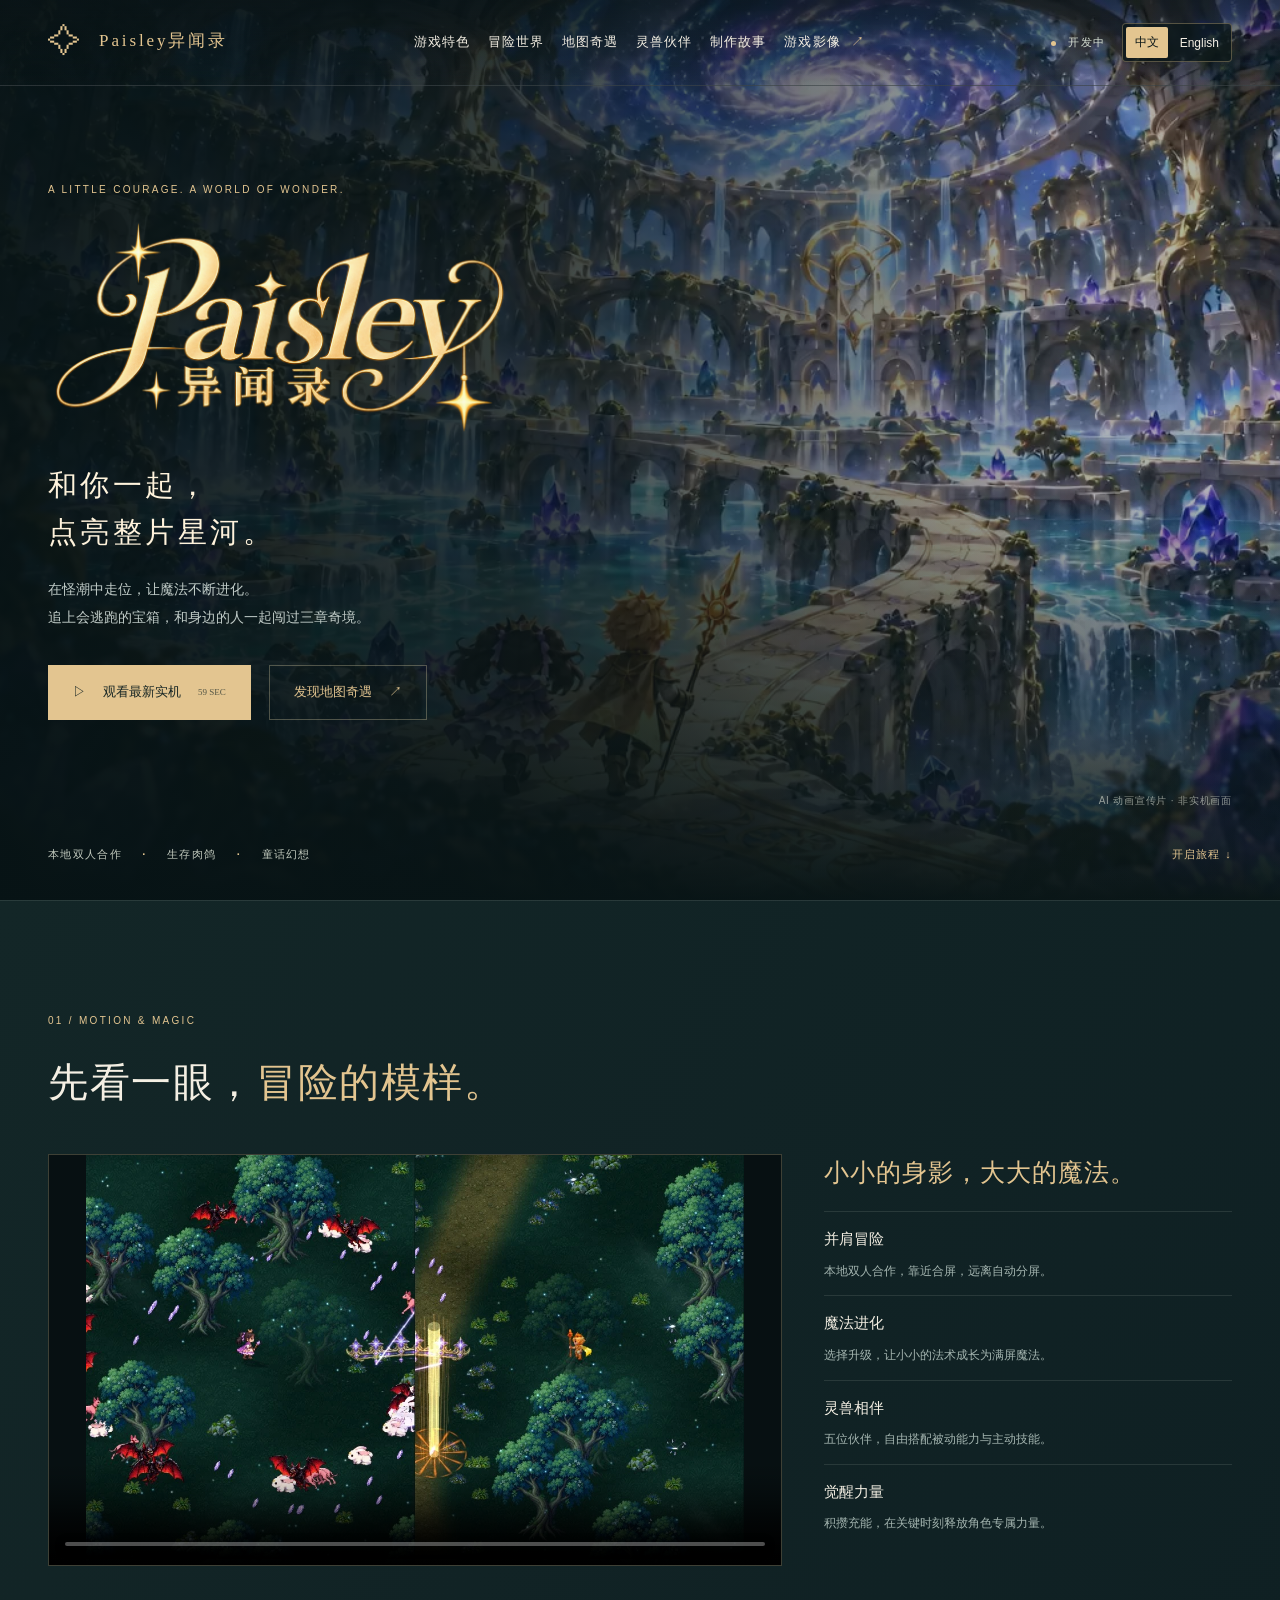
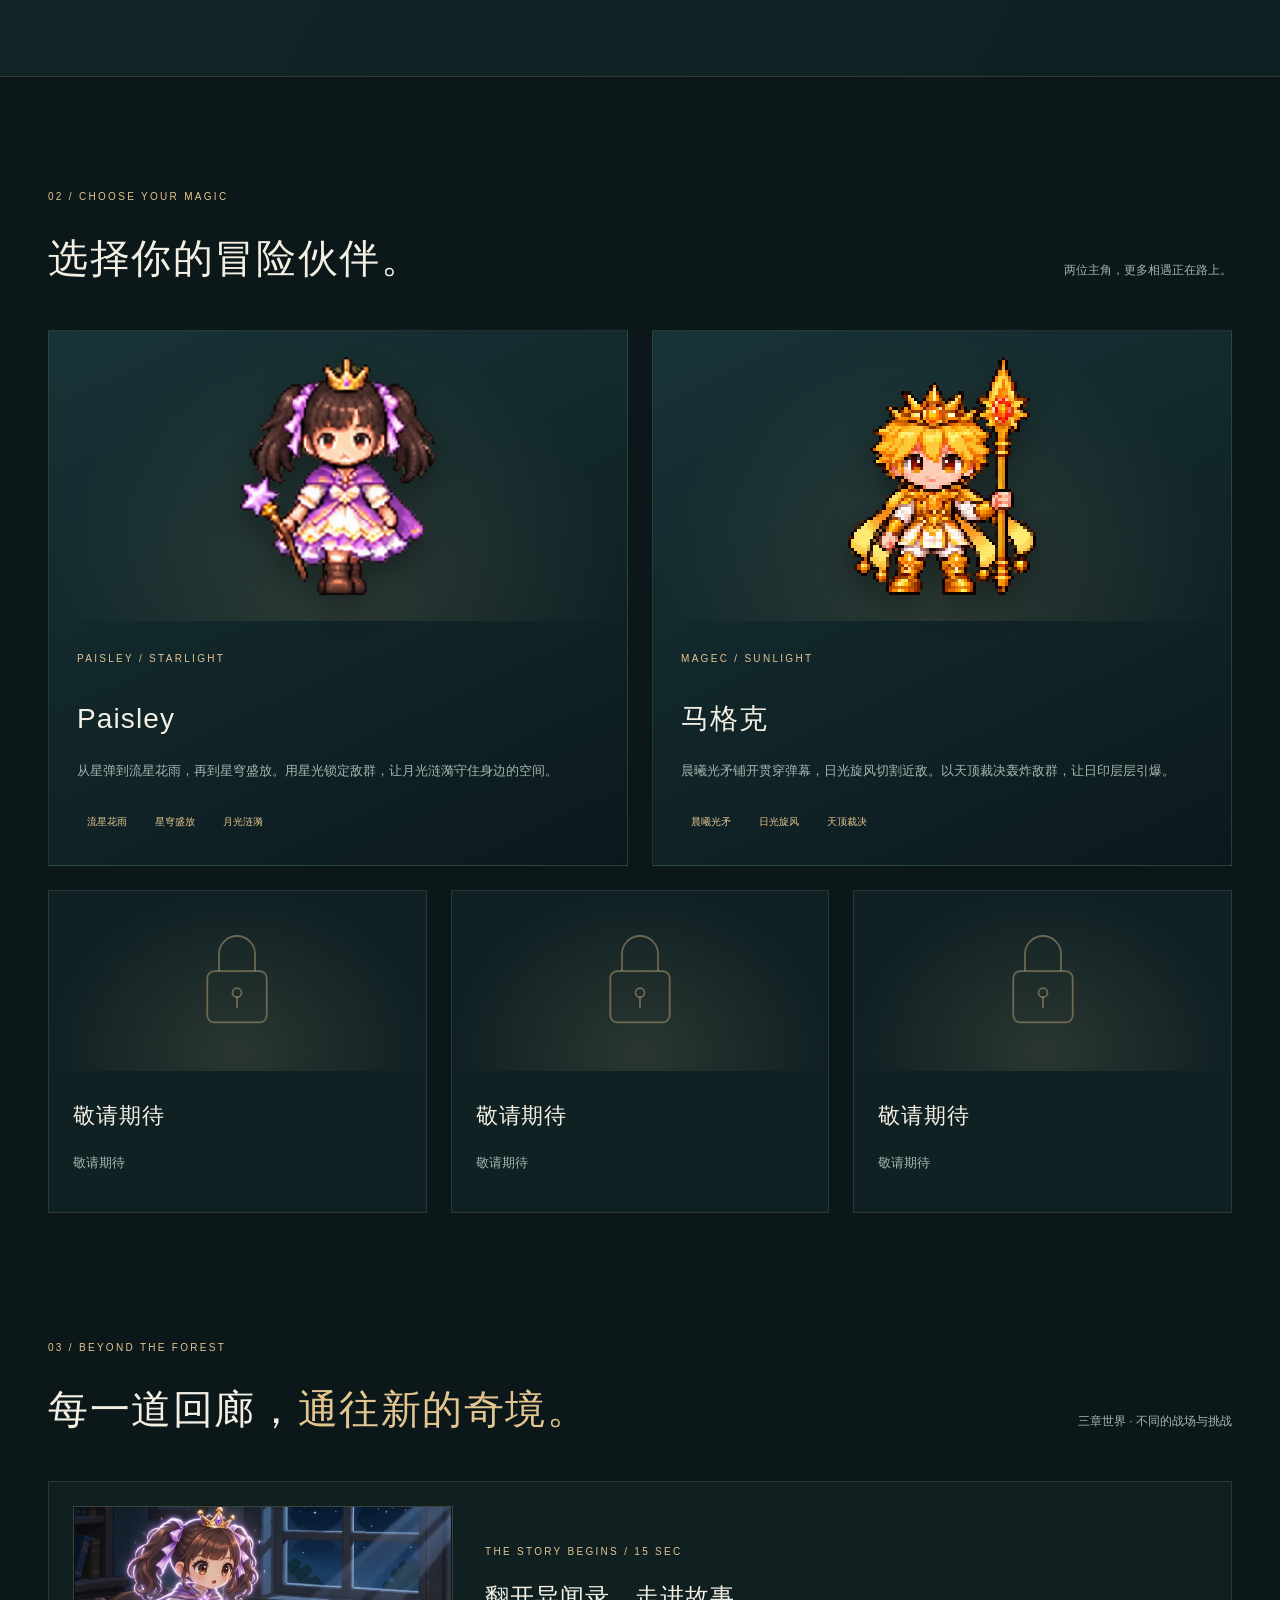
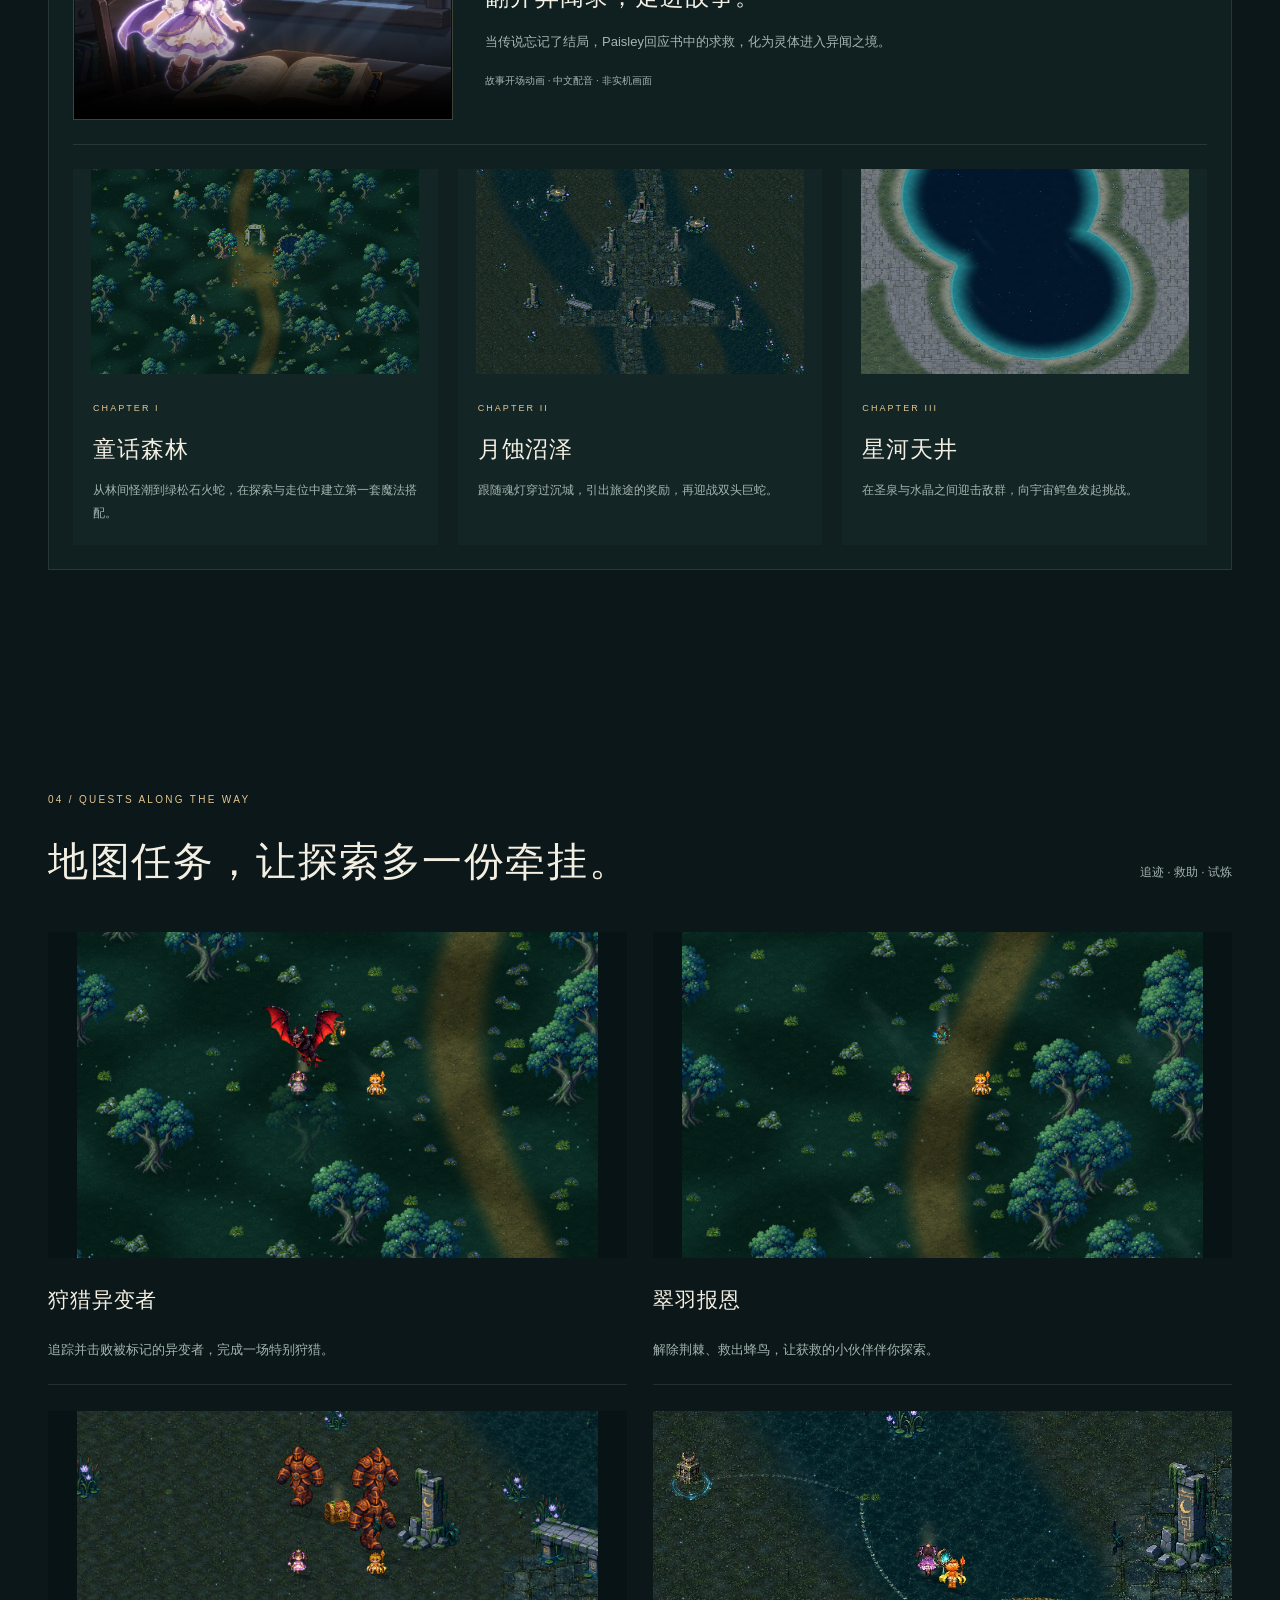
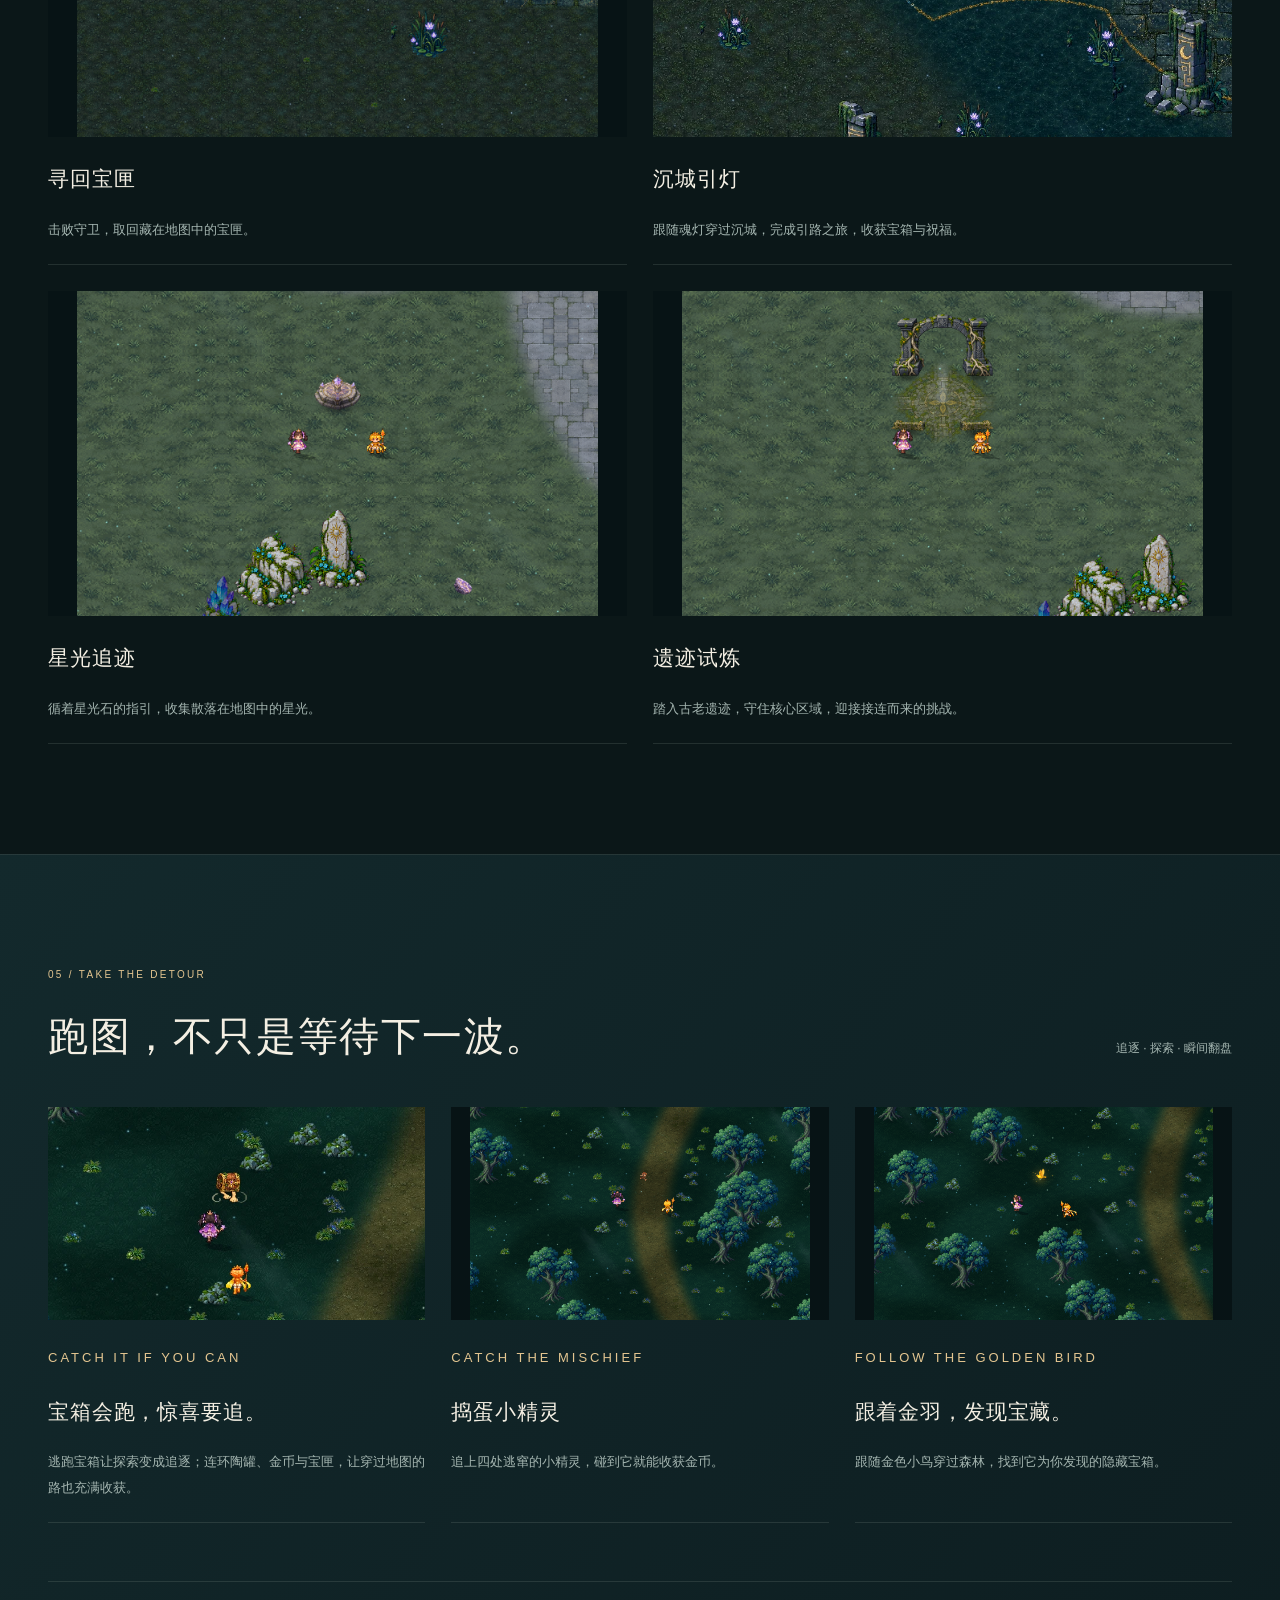
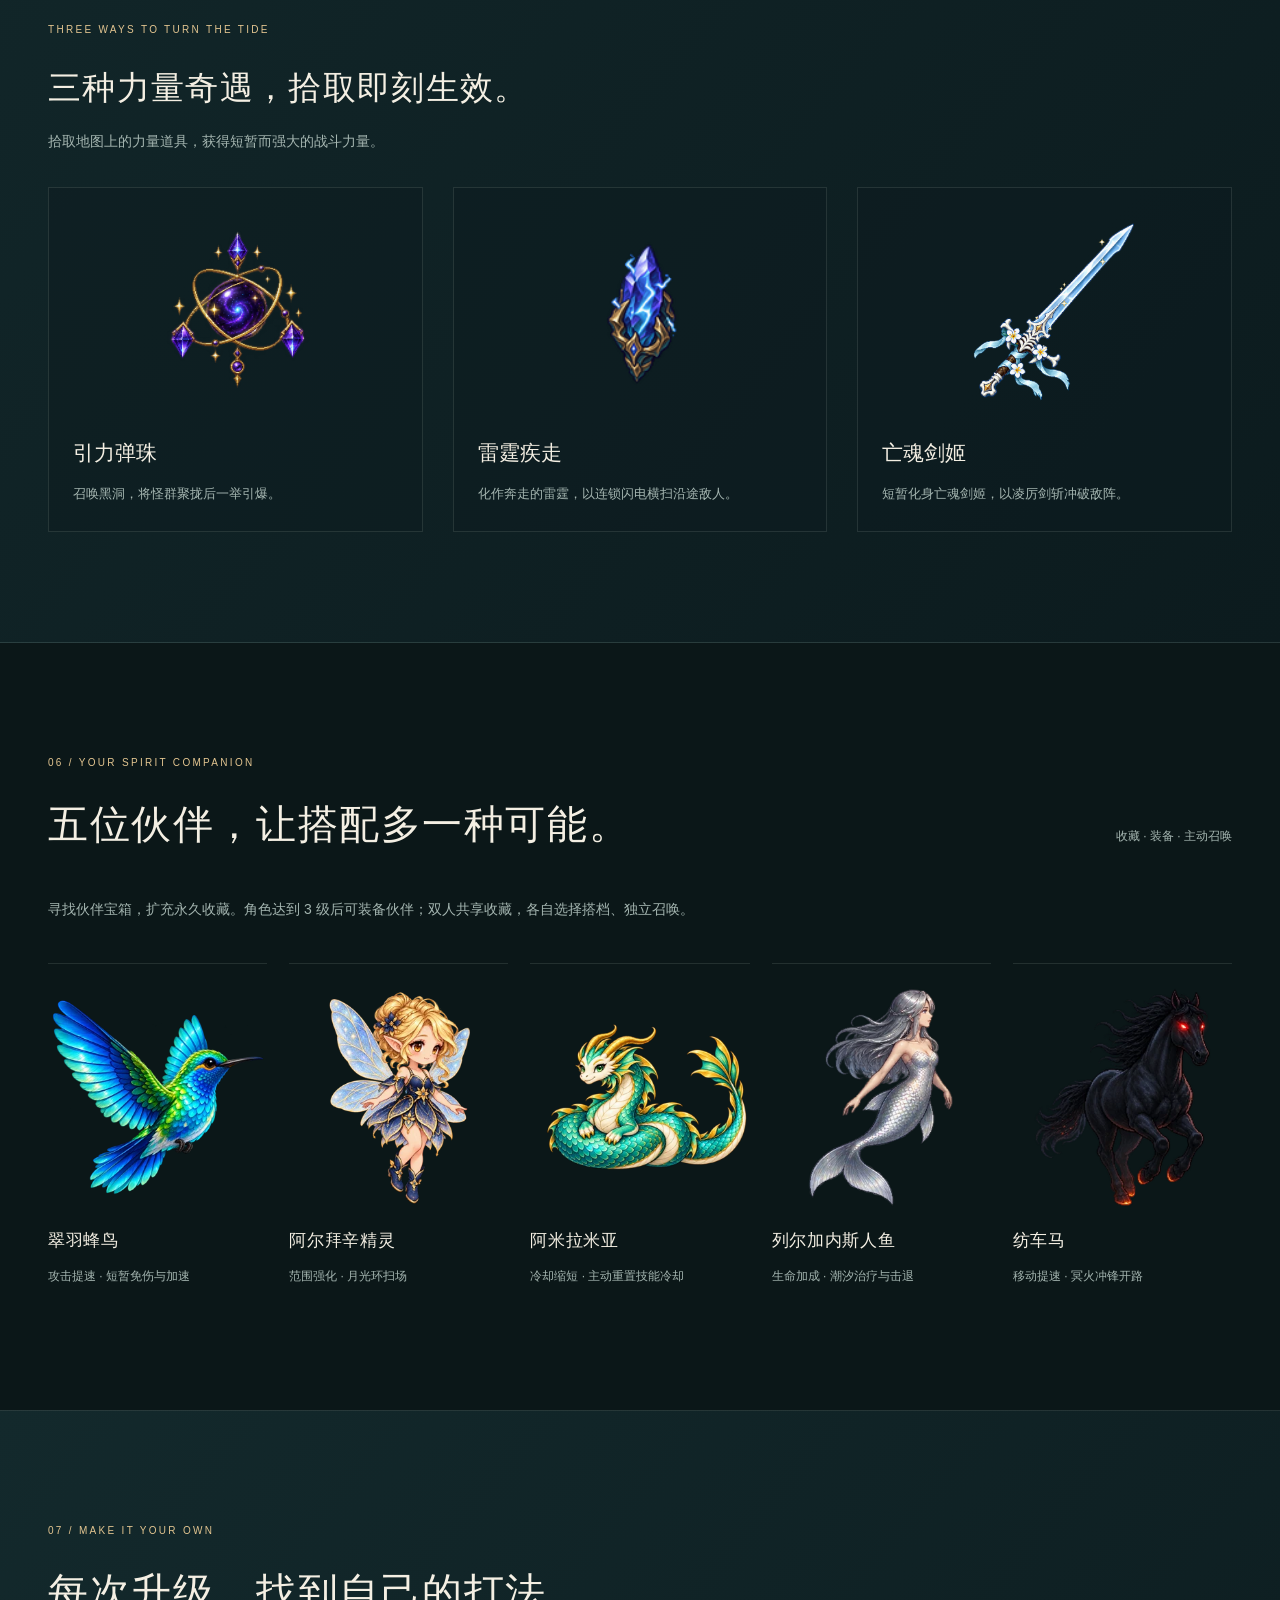
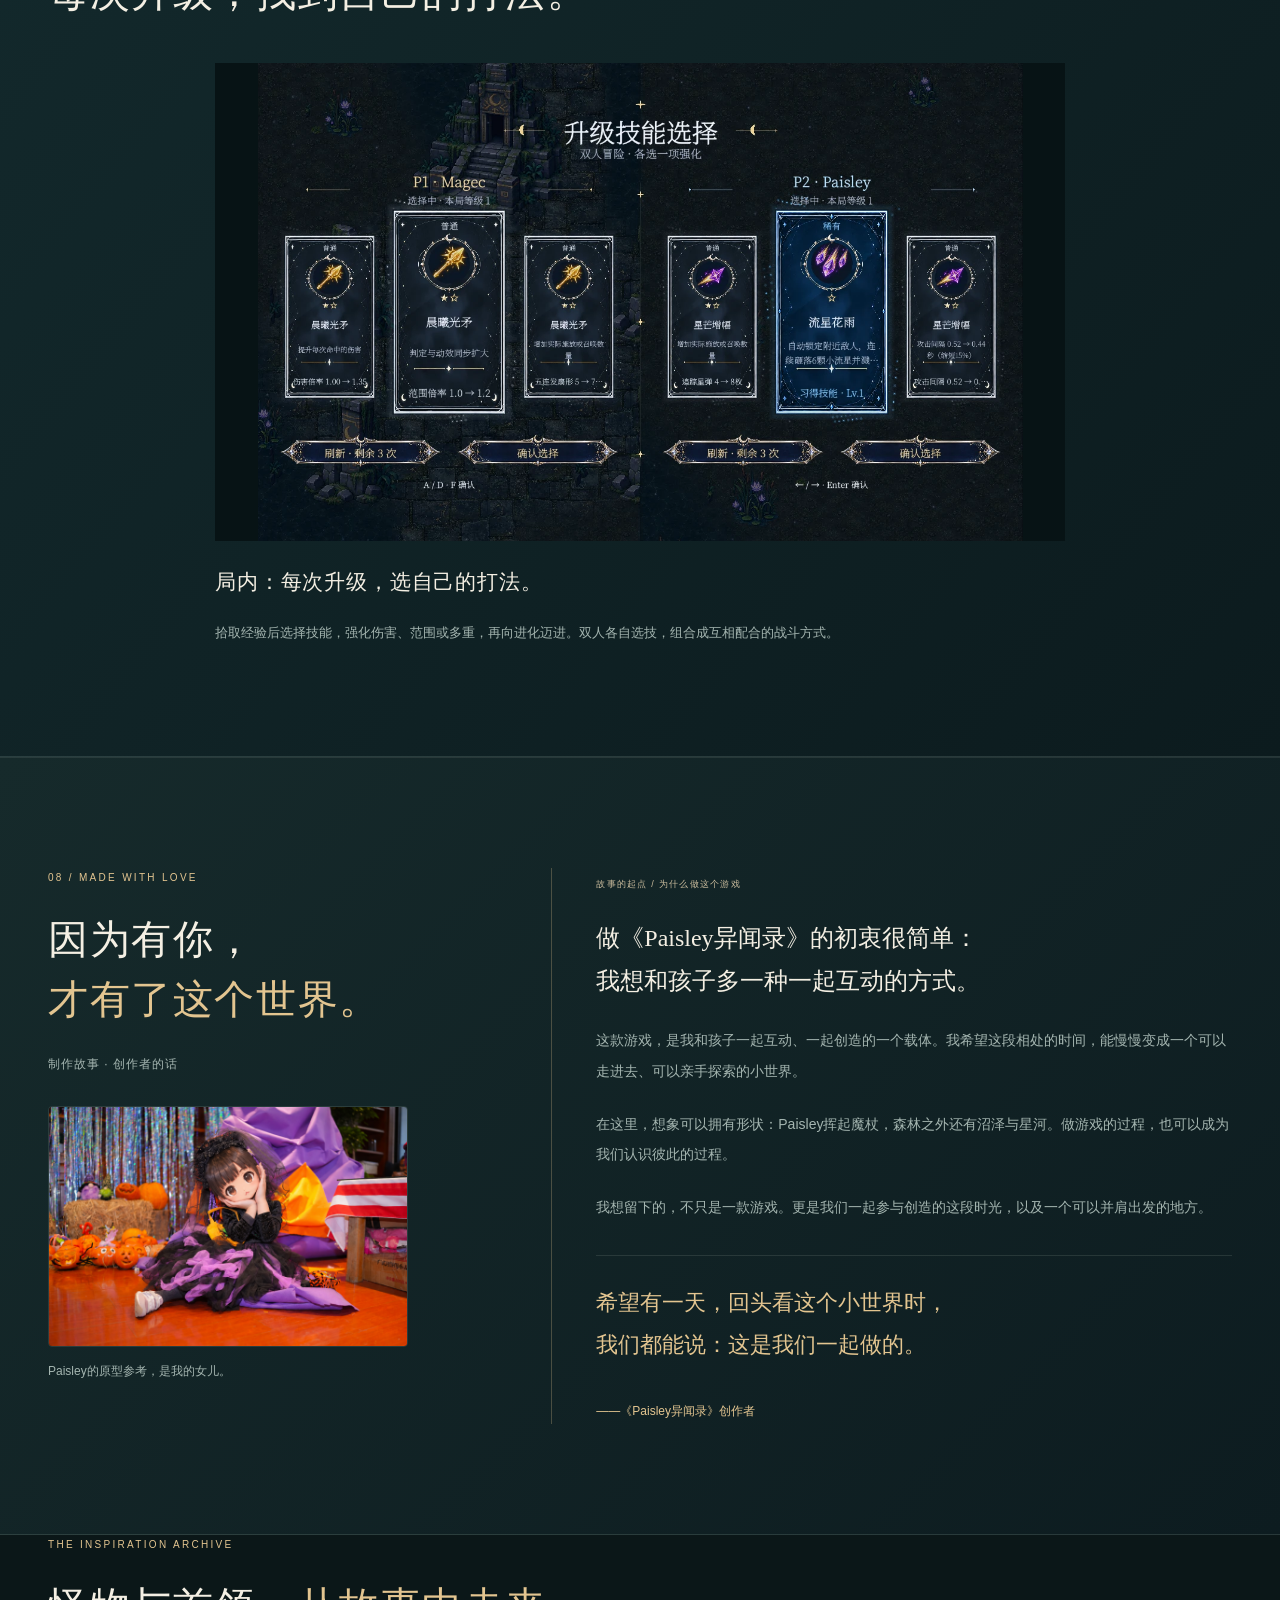
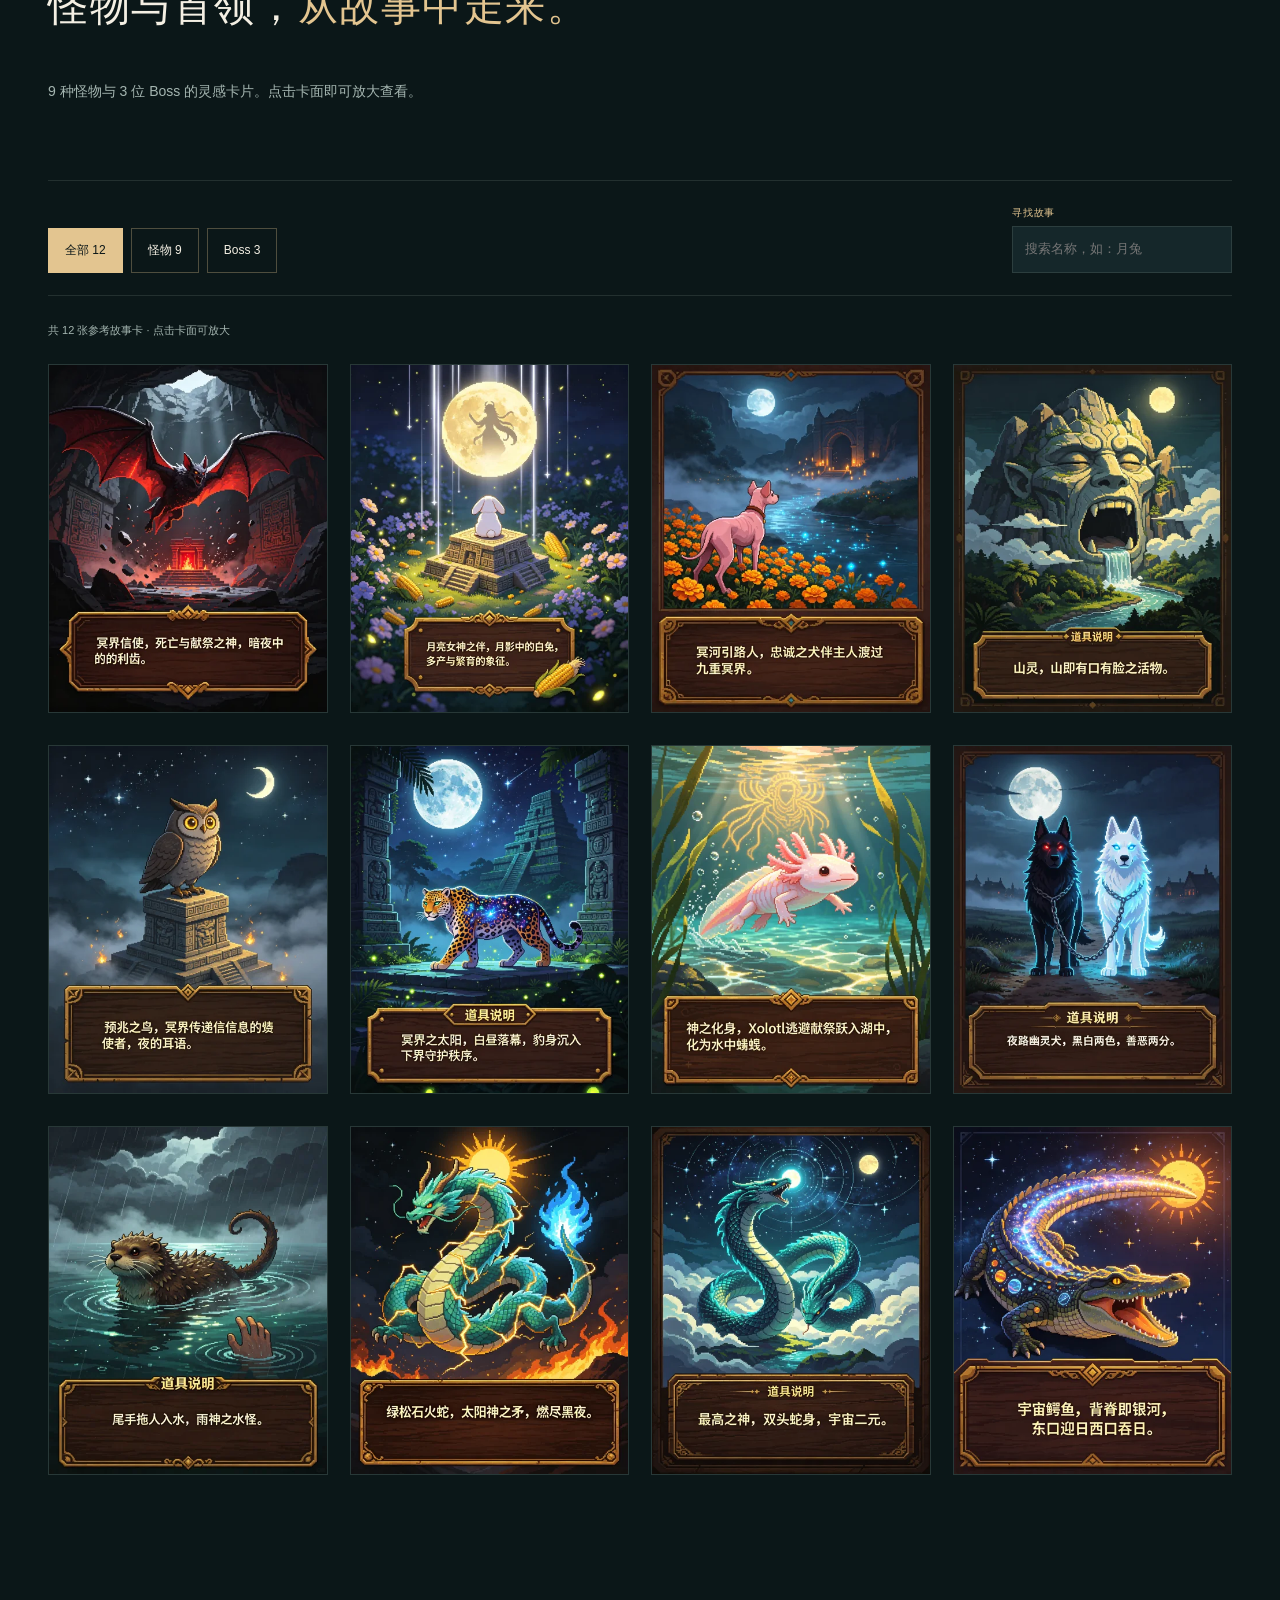
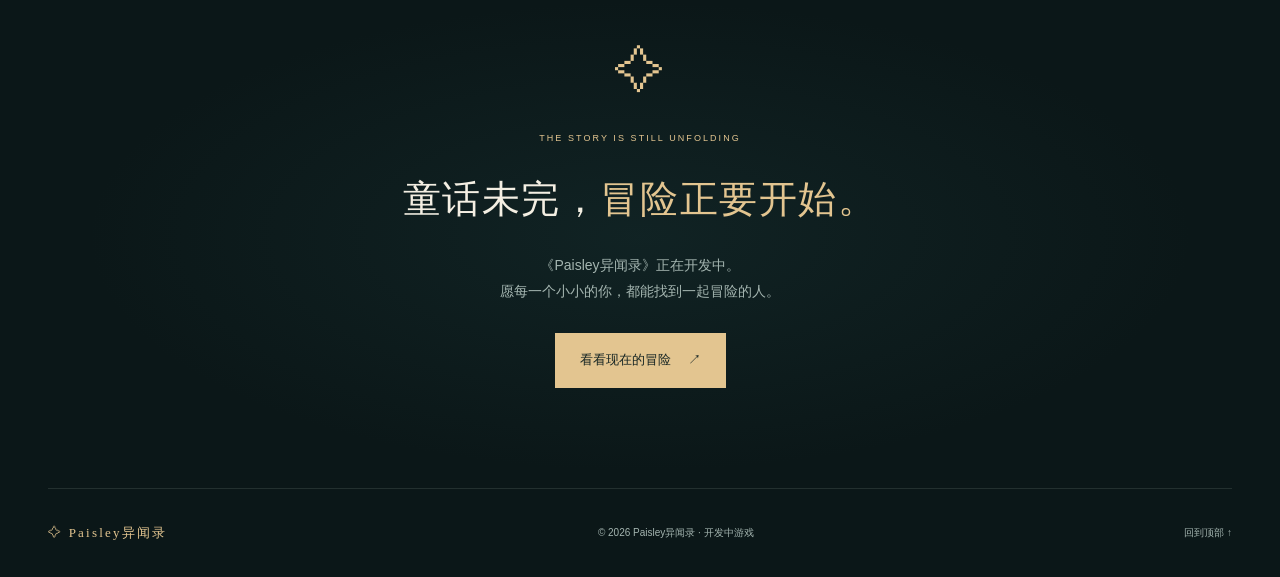
==== index.html @ 0dbfaace "Group compact story video above chapter maps" ====
<!doctype html>
<html lang="zh-CN">
<head>
  <meta charset="utf-8">
  <meta name="viewport" content="width=device-width, initial-scale=1">
  <meta name="theme-color" content="#0b1718">
  <title>Paisley异闻录 — 和你一起，点亮星河</title>
  <meta name="description" content="走进Paisley异闻录：本地双人动态分屏、三章世界、技能进化、五只灵兽伙伴与地图奇遇。观看当前开发版本的游戏实机。">
  <meta property="og:title" content="Paisley异闻录">
  <meta property="og:description" content="两位小小的英雄，一场穿越森林与星河的生存冒险。">
  <meta property="og:image" content="https://possbb.github.io/emberwake/media/current/cinematic-clean-poster-20261011.webp">
  <link rel="icon" href="favicon.svg" type="image/svg+xml">
  <link rel="stylesheet" href="style.css?v=clean-hero-20261011">
  <link rel="stylesheet" href="characters.css?v=1">
  <script src="script.js?v=release-scope-20261011" defer></script>
  <link rel="stylesheet" href="lore.css?v=inline-2">

<link rel="stylesheet" href="language.css?v=2"><script src="translations.js?v=elf-activity-20261011" defer></script><script src="language.js?v=clean-hero-20261011" defer></script><script src="lore.js?v=enemy-cards-20261011" defer></script><link rel="stylesheet" href="current.css?v=world-overview-20261011"></head>
<body>
  <a class="skip" href="#main">跳到主要内容</a>
  <header class="header"><a class="brand" href="#" aria-label="Paisley异闻录首页"><span class="brand-star">✧</span> Paisley异闻录</a><nav aria-label="主导航"><a href="#adventure">游戏特色</a><a href="#worlds">冒险世界</a><a href="#encounters">地图奇遇</a><a href="#companions">灵兽伙伴</a><a href="#story">制作故事</a><a href="#films">游戏影像 <span>↗</span></a></nav><span class="status"><i></i> 开发中</span><div class="language-switch" role="group" aria-label="Language / 语言"><button type="button" data-language="zh" aria-pressed="true" lang="zh-CN">中文</button><button type="button" data-language="en" aria-pressed="false" lang="en">English</button></div></header>
  <main id="main">
    <section class="hero" aria-labelledby="hero-title">
      <div class="hero-art"><video id="hero-video" muted playsinline preload="metadata" poster="media/current/cinematic-clean-poster-20261011.webp" aria-hidden="true" tabindex="-1"><source src="media/paisley-cinematic-clean-30s-20261011.mp4" type="video/mp4"></video></div><div class="hero-shade"></div><div class="hero-content wrap">
        <p class="eyebrow">A LITTLE COURAGE. A WORLD OF WONDER.</p>
        <h1 id="hero-title" class="hero-wordmark"><img src="media/current/paisley-wordmark.png" alt="Paisley异闻录" fetchpriority="high"></h1>
        <p class="hero-line">和你一起，<br>点亮整片星河。</p>
        <p class="hero-description">在怪潮中走位，让魔法不断进化。<br>追上会逃跑的宝箱，和身边的人一起闯过三章奇境。</p>
        <div class="actions"><a class="button primary" href="#films" data-watch="gameplay"><span>▷</span> 观看最新实机 <small>59 SEC</small></a><a class="button quiet" href="#encounters">发现地图奇遇 <span>↗</span></a></div>
      </div><div class="hero-bottom wrap"><span>本地双人合作 <b>·</b> 生存肉鸽 <b>·</b> 童话幻想</span><a href="#adventure">开启旅程 ↓</a></div><span class="art-note">AI 动画宣传片 · 非实机画面</span>
    </section>

<section id="films" class="section films"><div class="wrap"><div class="section-heading"><div><p class="eyebrow">01 / MOTION & MAGIC</p><h2>先看一眼，<em>冒险的模样。</em></h2></div></div><div class="film-grid"><article class="film"><div class="video-frame"><video id="gameplay" controls playsinline preload="metadata" poster="media/current/coop.webp" aria-label="59秒开发中游戏实机演示"><source src="media/gameplay-zh.mp4" type="video/mp4">您的浏览器不支持视频播放，<a href="media/gameplay-zh.mp4">下载实机视频</a>。</video></div></article><aside id="adventure" class="film-features" aria-labelledby="film-features-title"><h3 id="film-features-title">小小的身影，大大的魔法。</h3><ul><li><h4>并肩冒险</h4><p>本地双人合作，靠近合屏，远离自动分屏。</p></li><li><h4>魔法进化</h4><p>选择升级，让小小的法术成长为满屏魔法。</p></li><li><h4>灵兽相伴</h4><p>五位伙伴，自由搭配被动能力与主动技能。</p></li><li><h4>觉醒力量</h4><p>积攒充能，在关键时刻释放角色专属力量。</p></li></ul></aside></div></div></section>

<section id="characters" class="section wrap current-heroes"><div class="section-heading"><div><p class="eyebrow">02 / CHOOSE YOUR MAGIC</p><h2>选择你的冒险伙伴。</h2></div><p>两位主角，更多相遇正在路上。</p></div><div class="current-roster"><article><div class="current-hero-art"><img src="media/current/princess.webp" alt="Paisley当前游戏形象" width="500" height="500" loading="lazy"></div><div class="current-hero-copy"><p class="eyebrow">PAISLEY / STARLIGHT</p><h3>Paisley</h3><p>从星弹到流星花雨，再到星穹盛放。用星光锁定敌群，让月光涟漪守住身边的空间。</p><ul class="spell-tags"><li>流星花雨</li><li>星穹盛放</li><li>月光涟漪</li></ul></div></article><article><div class="current-hero-art"><img src="media/current/magec-pixel-v9.png" alt="马格克当前游戏形象" width="500" height="500" loading="lazy"></div><div class="current-hero-copy"><p class="eyebrow">MAGEC / SUNLIGHT</p><h3>马格克</h3><p>晨曦光矛铺开贯穿弹幕，日光旋风切割近敌。以天顶裁决轰炸敌群，让日印层层引爆。</p><ul class="spell-tags"><li>晨曦光矛</li><li>日光旋风</li><li>天顶裁决</li></ul></div></article></div><div class="locked-roster"><article class="hero-locked"><div class="current-hero-art" aria-hidden="true"><svg viewBox="0 0 100 120" width="90" height="108" fill="none" stroke="currentColor" stroke-width="2"><path d="M30 49V30a20 20 0 0 1 40 0v19"/><rect x="17" y="49" width="66" height="57" rx="8"/><circle cx="50" cy="73" r="5"/><path d="M50 78v12"/></svg></div><div class="current-hero-copy"><h3>敬请期待</h3><p>敬请期待</p></div></article><article class="hero-locked"><div class="current-hero-art" aria-hidden="true"><svg viewBox="0 0 100 120" width="90" height="108" fill="none" stroke="currentColor" stroke-width="2"><path d="M30 49V30a20 20 0 0 1 40 0v19"/><rect x="17" y="49" width="66" height="57" rx="8"/><circle cx="50" cy="73" r="5"/><path d="M50 78v12"/></svg></div><div class="current-hero-copy"><h3>敬请期待</h3><p>敬请期待</p></div></article><article class="hero-locked"><div class="current-hero-art" aria-hidden="true"><svg viewBox="0 0 100 120" width="90" height="108" fill="none" stroke="currentColor" stroke-width="2"><path d="M30 49V30a20 20 0 0 1 40 0v19"/><rect x="17" y="49" width="66" height="57" rx="8"/><circle cx="50" cy="73" r="5"/><path d="M50 78v12"/></svg></div><div class="current-hero-copy"><h3>敬请期待</h3><p>敬请期待</p></div></article></div></section>
    <section id="worlds" class="section wrap worlds"><div class="section-heading"><div><p class="eyebrow">03 / BEYOND THE FOREST</p><h2>每一道回廊，<em>通往新的奇境。</em></h2></div><p>三章世界 · 不同的战场与挑战</p></div><div class="world-overview"><figure class="world-story film"><div class="video-frame"><video id="world-story-video" controls playsinline preload="none" poster="media/current/story-spirit-poster.webp" aria-label="15秒故事开场：小公主化为灵体进入异闻录"><source src="media/paisley-story-spirit-15s.mp4" type="video/mp4"><a href="media/paisley-story-spirit-15s.mp4">下载故事视频</a></video></div><figcaption><div><span class="eyebrow">THE STORY BEGINS / 15 SEC</span><h3>翻开异闻录，走进故事。</h3><p>当传说忘记了结局，Paisley回应书中的求救，化为灵体进入异闻之境。</p></div><span class="world-story-note">故事开场动画 · 中文配音 · 非实机画面</span></figcaption></figure><div class="world-grid"><article><img src="media/current/map-view-2x-0.webp" alt="童话森林地图预览，林木与草地间的探索道路" loading="lazy"><div><span class="eyebrow">CHAPTER I</span><h3>童话森林</h3><p>从林间怪潮到绿松石火蛇，在探索与走位中建立第一套魔法搭配。</p></div></article><article><img src="media/current/map-view-2x-1.webp" alt="月蚀沼泽与沉没神庙地图预览" loading="lazy"><div><span class="eyebrow">CHAPTER II</span><h3>月蚀沼泽</h3><p>跟随魂灯穿过沉城，引出旅途的奖励，再迎战双头巨蛇。</p></div></article><article><img src="media/current/map-view-2x-2.webp" alt="星河天井与映星圣泉地图预览" loading="lazy"><div><span class="eyebrow">CHAPTER III</span><h3>星河天井</h3><p>在圣泉与水晶之间迎击敌群，向宇宙鳄鱼发起挑战。</p></div></article></div></div></section>



<section id="map-tasks" class="section wrap"><div class="section-heading"><div><p class="eyebrow">04 / QUESTS ALONG THE WAY</p><h2>地图任务，让探索多一份牵挂。</h2></div><p>追迹 · 救助 · 试炼</p></div><div class="encounter-grid"><article><img src="media/current/task-hunt.webp" alt="狩猎异变者" loading="lazy" width="1440" height="810"><div><h3>狩猎异变者</h3><p>追踪并击败被标记的异变者，完成一场特别狩猎。</p></div></article><article><img src="media/current/task-hummingbird.webp" alt="翠羽报恩" loading="lazy" width="1440" height="810"><div><h3>翠羽报恩</h3><p>解除荆棘、救出蜂鸟，让获救的小伙伴伴你探索。</p></div></article><article><img src="media/current/task-cache-chapter.webp" alt="寻回宝匣" loading="lazy" width="1440" height="810"><div><h3>寻回宝匣</h3><p>击败守卫，取回藏在地图中的宝匣。</p></div></article><article><img src="media/current/lantern-activity.webp" alt="沉城引灯" loading="lazy" width="1440" height="810"><div><h3>沉城引灯</h3><p>跟随魂灯穿过沉城，完成引路之旅，收获宝箱与祝福。</p></div></article><article><img src="media/current/task-trail-chapter.webp" alt="星光追迹" loading="lazy" width="1440" height="810"><div><h3>星光追迹</h3><p>循着星光石的指引，收集散落在地图中的星光。</p></div></article><article><img src="media/current/task-trial-chapter.webp" alt="遗迹试炼" loading="lazy" width="1440" height="810"><div><h3>遗迹试炼</h3><p>踏入古老遗迹，守住核心区域，迎接接连而来的挑战。</p></div></article></div></section>
<section id="encounters" class="section encounters"><div class="wrap"><div class="section-heading"><div><p class="eyebrow">05 / TAKE THE DETOUR</p><h2>跑图，不只是等待下一波。</h2></div><p>追逐 · 探索 · 瞬间翻盘</p></div><div class="encounter-grid"><article><img src="media/current/chest-activity.webp" alt="宝箱会跑，惊喜要追。" loading="lazy" width="1440" height="810"><div><p class="eyebrow">CATCH IT IF YOU CAN</p><h3>宝箱会跑，惊喜要追。</h3><p>逃跑宝箱让探索变成追逐；连环陶罐、金币与宝匣，让穿过地图的路也充满收获。</p></div></article><article><img src="media/current/mischievous-elf-activity.webp" alt="捣蛋小精灵" loading="lazy" width="1440" height="810"><div><p class="eyebrow">CATCH THE MISCHIEF</p><h3>捣蛋小精灵</h3><p>追上四处逃窜的小精灵，碰到它就能收获金币。</p></div></article><article><img src="media/current/golden-bird-activity.webp" alt="跟着金羽，发现宝藏。" loading="lazy" width="1440" height="810"><div><p class="eyebrow">FOLLOW THE GOLDEN BIRD</p><h3>跟着金羽，发现宝藏。</h3><p>跟随金色小鸟穿过森林，找到它为你发现的隐藏宝箱。</p></div></article></div><div class="power-encounters" aria-labelledby="power-title"><p class="eyebrow">THREE WAYS TO TURN THE TIDE</p><h3 id="power-title">三种力量奇遇，拾取即刻生效。</h3><p class="power-intro">拾取地图上的力量道具，获得短暂而强大的战斗力量。</p><div class="power-grid"><article><div class="power-art power-art-gravity"><img src="media/current/power-gravity.png" alt="引力弹珠" loading="lazy"></div><h4>引力弹珠</h4><p>召唤黑洞，将怪群聚拢后一举引爆。</p></article><article><div class="power-art power-art-thunder"><img src="media/current/power-thunder.png" alt="雷霆疾走" loading="lazy"></div><h4>雷霆疾走</h4><p>化作奔走的雷霆，以连锁闪电横扫沿途敌人。</p></article><article><div class="power-art power-art-swordswoman"><img src="media/current/power-swordswoman.png" alt="亡魂剑姬" loading="lazy"></div><h4>亡魂剑姬</h4><p>短暂化身亡魂剑姬，以凌厉剑斩冲破敌阵。</p></article></div></div></div></section>
<section id="companions" class="section wrap"><div class="section-heading"><div><p class="eyebrow">06 / YOUR SPIRIT COMPANION</p><h2>五位伙伴，让搭配多一种可能。</h2></div><p>收藏 · 装备 · 主动召唤</p></div><p class="module-intro">寻找伙伴宝箱，扩充永久收藏。角色达到 3 级后可装备伙伴；双人共享收藏，各自选择搭档、独立召唤。</p><div class="companion-grid"><article><img src="media/current/jade_hummingbird.webp" alt="翠羽蜂鸟" loading="lazy" width="320" height="320"><h3>翠羽蜂鸟</h3><p>攻击提速 · 短暂免伤与加速</p></article><article><img src="media/current/albaicin.webp" alt="阿尔拜辛精灵" loading="lazy" width="320" height="320"><h3>阿尔拜辛精灵</h3><p>范围强化 · 月光环扫场</p></article><article><img src="media/current/amilamia.webp" alt="阿米拉米亚" loading="lazy" width="320" height="320"><h3>阿米拉米亚</h3><p>冷却缩短 · 主动重置技能冷却</p></article><article><img src="media/current/sirena_lierganes.webp" alt="列尔加内斯人鱼" loading="lazy" width="320" height="320"><h3>列尔加内斯人鱼</h3><p>生命加成 · 潮汐治疗与击退</p></article><article><img src="media/current/cabalo_fiana.webp" alt="纺车马" loading="lazy" width="320" height="320"><h3>纺车马</h3><p>移动提速 · 冥火冲锋开路</p></article></div></section>
<section id="growth" class="section growth"><div class="wrap"><div class="section-heading"><div><p class="eyebrow">07 / MAKE IT YOUR OWN</p><h2>每次升级，找到自己的打法。</h2></div></div><div class="growth-grid"><article><img src="media/current/choices.webp" alt="局内：每次升级，选自己的打法。" loading="lazy" width="1440" height="810"><h3>局内：每次升级，选自己的打法。</h3><p>拾取经验后选择技能，强化伤害、范围或多重，再向进化迈进。双人各自选技，组合成互相配合的战斗方式。</p></article></div></div></section>
    <section id="story" class="section story-section" aria-labelledby="story-title">
      <div class="wrap story-layout">
        <div class="story-heading"><p class="eyebrow">08 / MADE WITH LOVE</p><h2 id="story-title">因为有你，<br><em>才有了这个世界。</em></h2><p class="story-caption">制作故事 · 创作者的话</p><figure id="princess-inspiration" class="princess-inspiration"><img src="media/current/princess-inspiration.png" alt="女儿的照片，以游戏Paisley风格呈现" width="1536" height="1024" loading="lazy"><figcaption>Paisley的原型参考，是我的女儿。</figcaption></figure></div>
        <article class="story-letter"><span class="tag">故事的起点 / 为什么做这个游戏</span><p class="story-lead">做《Paisley异闻录》的初衷很简单：<br>我想和孩子多一种一起互动的方式。</p><p>这款游戏，是我和孩子一起互动、一起创造的一个载体。我希望这段相处的时间，能慢慢变成一个可以走进去、可以亲手探索的小世界。</p><p>在这里，想象可以拥有形状：Paisley挥起魔杖，森林之外还有沼泽与星河。做游戏的过程，也可以成为我们认识彼此的过程。</p><p>我想留下的，不只是一款游戏。更是我们一起参与创造的这段时光，以及一个可以并肩出发的地方。</p><blockquote>希望有一天，回头看这个小世界时，<br>我们都能说：这是我们一起做的。</blockquote><p class="story-sign">——《Paisley异闻录》创作者</p></article>
      </div>

    </section>

      <section id="inspiration" class="section wrap inspiration"><div class="section-heading"><div><p class="eyebrow">THE INSPIRATION ARCHIVE</p><h2>怪物与首领，<em>从故事中走来。</em></h2></div></div><p class="devlog-intro">9 种怪物与 3 位 Boss 的灵感卡片。点击卡面即可放大查看。</p><div class="inline-library"><div class="lore-tools"><div class="lore-filters" role="group" aria-label="按类型筛选"><button type="button" data-filter="全部" aria-pressed="true">全部 12</button><button type="button" data-filter="怪物" aria-pressed="false">怪物 9</button><button type="button" data-filter="Boss" aria-pressed="false">Boss 3</button></div><label class="lore-search">寻找故事<input type="search" id="card-search" placeholder="搜索名称，如：月兔" autocomplete="off"></label></div><p id="card-count" class="lore-count" aria-live="polite">共 12 张参考故事卡 · 点击卡面可放大</p><div class="lore-grid"><article id="camazotz" class="lore-card" data-category="怪物"><a class="card-image" href="media/lore/camazotz.webp" data-card-title="蝙蝠 · Camazotz" aria-label="放大阅读：蝙蝠 · Camazotz"><img src="media/lore/camazotz-thumb.webp" alt="蝙蝠 · Camazotz HD-2D 参考故事卡，点击放大阅读卡面文字" width="480" height="600" loading="lazy"></a></article><article id="rabbit" class="lore-card" data-category="怪物"><a class="card-image" href="media/lore/rabbit.webp" data-card-title="月兔" aria-label="放大阅读：月兔"><img src="media/lore/rabbit-thumb.webp" alt="月兔 HD-2D 参考故事卡，点击放大阅读卡面文字" width="480" height="600" loading="lazy"></a></article><article id="xolo" class="lore-card" data-category="怪物"><a class="card-image" href="media/lore/xolo.webp" data-card-title="无毛犬 · Xoloitzcuintli" aria-label="放大阅读：无毛犬 · Xoloitzcuintli"><img src="media/lore/xolo-thumb.webp" alt="无毛犬 · Xoloitzcuintli HD-2D 参考故事卡，点击放大阅读卡面文字" width="480" height="600" loading="lazy"></a></article><article id="witz" class="lore-card" data-category="怪物"><a class="card-image" href="media/lore/witz.webp" data-card-title="山灵 · Witz" aria-label="放大阅读：山灵 · Witz"><img src="media/lore/witz-thumb.webp" alt="山灵 · Witz HD-2D 参考故事卡，点击放大阅读卡面文字" width="480" height="600" loading="lazy"></a></article><article id="tecolote" class="lore-card" data-category="怪物"><a class="card-image" href="media/lore/tecolote.webp" data-card-title="猫头鹰 · Tecolote" aria-label="放大阅读：猫头鹰 · Tecolote"><img src="media/lore/tecolote-thumb.webp" alt="猫头鹰 · Tecolote HD-2D 参考故事卡，点击放大阅读卡面文字" width="480" height="600" loading="lazy"></a></article><article id="balam" class="lore-card" data-category="怪物"><a class="card-image" href="media/lore/balam.webp" data-card-title="美洲豹 · Balam" aria-label="放大阅读：美洲豹 · Balam"><img src="media/lore/balam-thumb.webp" alt="美洲豹 · Balam HD-2D 参考故事卡，点击放大阅读卡面文字" width="480" height="600" loading="lazy"></a></article><article id="axolotl" class="lore-card" data-category="怪物"><a class="card-image" href="media/lore/axolotl.webp" data-card-title="蝾螈 · Axolotl" aria-label="放大阅读：蝾螈 · Axolotl"><img src="media/lore/axolotl-thumb.webp" alt="蝾螈 · Axolotl HD-2D 参考故事卡，点击放大阅读卡面文字" width="480" height="600" loading="lazy"></a></article><article id="cadejo" class="lore-card" data-category="怪物"><a class="card-image" href="media/lore/cadejo.webp" data-card-title="幽灵犬 · Cadejo" aria-label="放大阅读：幽灵犬 · Cadejo"><img src="media/lore/cadejo-thumb.webp" alt="幽灵犬 · Cadejo HD-2D 参考故事卡，点击放大阅读卡面文字" width="480" height="600" loading="lazy"></a></article><article id="ahuizotl" class="lore-card" data-category="怪物"><a class="card-image" href="media/lore/ahuizotl.webp" data-card-title="水怪 · Ahuizotl" aria-label="放大阅读：水怪 · Ahuizotl"><img src="media/lore/ahuizotl-thumb.webp" alt="水怪 · Ahuizotl HD-2D 参考故事卡，点击放大阅读卡面文字" width="480" height="600" loading="lazy"></a></article><article id="xiuhcoatl" class="lore-card" data-category="Boss"><a class="card-image" href="media/lore/xiuhcoatl.webp" data-card-title="绿松石火蛇 · Xiuhcoatl" aria-label="放大阅读：绿松石火蛇 · Xiuhcoatl"><img src="media/lore/xiuhcoatl-thumb.webp" alt="绿松石火蛇 · Xiuhcoatl HD-2D 参考故事卡，点击放大阅读卡面文字" width="480" height="600" loading="lazy"></a></article><article id="itzamna" class="lore-card" data-category="Boss"><a class="card-image" href="media/lore/itzamna.webp" data-card-title="双头蛇 · Itzamna" aria-label="放大阅读：双头蛇 · Itzamna"><img src="media/lore/itzamna-thumb.webp" alt="双头蛇 · Itzamna HD-2D 参考故事卡，点击放大阅读卡面文字" width="480" height="600" loading="lazy"></a></article><article id="itzamcabain" class="lore-card" data-category="Boss"><a class="card-image" href="media/lore/itzamcabain.webp" data-card-title="宇宙鳄鱼 · Itzam Cab Ain" aria-label="放大阅读：宇宙鳄鱼 · Itzam Cab Ain"><img src="media/lore/itzamcabain-thumb.webp" alt="宇宙鳄鱼 · Itzam Cab Ain HD-2D 参考故事卡，点击放大阅读卡面文字" width="480" height="600" loading="lazy"></a></article></div><p id="card-empty" hidden>没有找到对应卡片，试试其他名称或分类。</p><noscript><p>可直接点击卡面打开大图；启用 JavaScript 后可使用分类与搜索。</p></noscript></div></section>
    <section class="closing wrap"><span class="closing-star">✧</span><p class="eyebrow">THE STORY IS STILL UNFOLDING</p><h2>童话未完，<em>冒险正要开始。</em></h2><p>《Paisley异闻录》正在开发中。<br>愿每一个小小的你，都能找到一起冒险的人。</p><a class="button primary" href="#films" data-watch="gameplay">看看现在的冒险 <span>↗</span></a></section>
  </main>
  <footer class="footer wrap"><a class="brand" href="#">✧ Paisley异闻录</a><p>© 2026 Paisley异闻录 · 开发中游戏</p><a href="#">回到顶部 ↑</a></footer>
<dialog id="card-viewer" aria-labelledby="viewer-title"><div class="viewer-bar"><h2 id="viewer-title">参考故事卡</h2><button id="viewer-close" type="button" aria-label="关闭大图">关闭 ×</button></div><img id="viewer-image" alt=""></dialog></body>
</html>
---- style.css ----
@charset "UTF-8";
:root{--bg:#0b1718;--panel:#102021;--gold:#e3c590;--text:#f4efe3;--muted:#a4b5b0;--line:#bac8ba24;--serif:Georgia,"Noto Serif SC","Songti SC",SimSun,serif}*{box-sizing:border-box}html{scroll-behavior:smooth;scroll-padding-top:88px}body{margin:0;background:var(--bg);color:var(--text);font-family:"Microsoft YaHei","PingFang SC",sans-serif;font-size:15px;line-height:1.9}a{color:inherit;text-decoration:none}button,a,video{ -webkit-tap-highlight-color:transparent}a:focus-visible,video:focus-visible{outline:2px solid var(--gold);outline-offset:6px}img{max-width:100%;display:block}p,h1,h2,h3{margin-top:0}h2{font-family:var(--serif);font-size:clamp(29px,3.1vw,44px);font-weight:400;line-height:1.5;letter-spacing:.04em;margin-bottom:23px}h2 em{font-style:normal;color:var(--gold)}h3{font-weight:500;letter-spacing:.04em}p{color:var(--muted)}.wrap{width:min(1200px,calc(100% - 96px));margin-inline:auto}.header{height:86px;display:flex;align-items:center;gap:32px;padding:0 48px;position:absolute;inset:0 0 auto;z-index:3;border-bottom:1px solid #fff2;background:linear-gradient(#09131699,transparent)}.brand{font-family:Georgia,serif;letter-spacing:.17em;font-size:17px;color:var(--gold);white-space:nowrap}.brand-star{font-size:33px;vertical-align:middle;margin-right:8px}.header nav{display:flex;gap:36px;margin:auto;font-size:13px;letter-spacing:.08em}.header nav a:hover,.footer a:hover{color:var(--gold)}.header nav span{color:var(--gold);margin-left:6px}.status{font-size:11px;letter-spacing:.13em;color:#d5ded2}.status i{display:inline-block;width:5px;height:5px;background:var(--gold);border-radius:50%;margin-right:8px}.hero{position:relative;min-height:780px;height:min(920px,100svh);overflow:hidden;background:#14282b}.hero-art{position:absolute;inset:0;background:url(media/current/cinematic-clean-poster-20261011.webp) center 45%/cover no-repeat;opacity:.83}.hero-shade{position:absolute;inset:0;background:linear-gradient(90deg,#071315ed 0%,#071315a6 34%,#07131510 76%),linear-gradient(0deg,var(--bg),transparent 32%,#07131526)}.hero-content{position:relative;padding-top:180px}.eyebrow{font-size:10px;font-weight:500;letter-spacing:.23em;color:var(--gold);margin-bottom:24px}.hero h1{font-family:var(--serif);font-weight:400;font-size:clamp(60px,7.5vw,104px);line-height:1.25;letter-spacing:.12em;margin-bottom:8px;text-shadow:0 4px 40px #0007}.english-title{font-family:Georgia,serif;font-size:16px;color:var(--gold);letter-spacing:.22em;margin-bottom:34px}.hero-line{color:#fff3dc;font-family:var(--serif);font-size:29px;line-height:1.6;letter-spacing:.12em;margin-bottom:20px}.hero-description{color:#c0cbc7;font-size:14px;line-height:2}.actions{display:flex;gap:18px;margin-top:34px;align-items:center}.button{display:inline-flex;align-items:center;justify-content:center;gap:17px;padding:14px 24px;min-height:52px;font-size:13px;transition:background .2s,transform .2s}.button:hover{transform:translateY(-2px)}.primary{background:var(--gold);color:#162523;border:1px solid var(--gold)}.primary:hover{background:#f3d9ac}.button small{font:9px Georgia,serif;opacity:.7}.quiet{border:1px solid #d8cda155;color:var(--gold)}.quiet:hover{background:#e3c59015}.hero-bottom{position:absolute;bottom:35px;left:0;right:0;display:flex;justify-content:space-between;font-size:11px;letter-spacing:.12em;color:#c1c9bd}.hero-bottom b{margin:0 16px;color:var(--gold)}.hero-bottom a{color:var(--gold)}.art-note{position:absolute;right:48px;bottom:90px;font-size:10px;letter-spacing:.08em;color:#e2e7da99}.section{padding-top:110px;padding-bottom:110px}.adventure{display:grid;grid-template-columns:.85fr 1.4fr;gap:80px}.section-intro>p:last-child{font-size:14px;line-height:2.2}.features{display:grid;grid-template-columns:1fr 1fr;gap:40px 45px}.features article{border-top:1px solid var(--line);padding-top:22px}.feature-number{font-family:Georgia,serif;color:var(--gold);font-style:italic;font-size:20px}.features h3{font-size:19px;margin:12px 0}.features p{font-size:13px;line-height:2;margin-bottom:17px}.tag{font-size:9px;letter-spacing:.14em;color:#cbbd9e}.films{background:linear-gradient(120deg,#132627,#0f2023);border-block:1px solid var(--line)}.section-heading{display:flex;align-items:end;justify-content:space-between;gap:25px;margin-bottom:40px}.section-heading h2{margin-bottom:0}.section-heading>p{font-size:12px;margin-bottom:8px}.film-grid{display:grid;grid-template-columns:1fr 1fr;gap:30px}.video-frame{border:1px solid #c4b68b4a;background:#071012;aspect-ratio:16/9;overflow:hidden}.video-frame video{width:100%;height:100%;display:block;object-fit:contain}.film-heading{display:flex;align-items:center;justify-content:space-between;margin:20px 0 10px}.film-heading h3{font-family:var(--serif);font-size:24px;margin:0}.film-heading>span{color:var(--gold);font-size:11px;letter-spacing:.1em}.film>p{font-size:12px;line-height:2.2}.film-label{color:var(--gold);margin-right:10px}.blue{color:#a6d4e2}.video-note{font-size:11px;line-height:1.8;padding-top:22px;margin:24px 0 0;border-top:1px solid var(--line);color:#819b97}.heroes{display:grid;grid-template-columns:1fr 1fr;gap:110px;align-items:center}.hero-portrait{position:relative;max-width:480px;border:1px solid #c4b68b50;padding:10px}.hero-portrait>img{width:100%;aspect-ratio:4/5;object-fit:cover;object-position:50% 35%}.portrait-caption{background:linear-gradient(transparent,#0b1718ef);position:absolute;bottom:10px;left:10px;right:10px;padding:80px 26px 25px;color:var(--gold);font:11px Georgia,serif;letter-spacing:.18em}.portrait-caption span{display:block;font-family:var(--serif);font-size:28px;margin-top:14px;color:var(--text)}.hero-story>p{font-size:14px;line-height:2.2}.hero-story .eyebrow{font-size:10px}.bear-intro{display:flex;align-items:center;gap:22px;border-top:1px solid var(--line);margin-top:30px;padding-top:23px}.bear-intro>img{width:92px;height:105px;object-fit:contain}.bear-intro h3{font-family:var(--serif);font-size:24px;margin:4px 0}.bear-intro p{font-size:12px;margin:0}.worlds{padding-top:15px}.world-grid{display:grid;grid-template-columns:repeat(3,1fr);gap:24px}.world-grid article{border-bottom:1px solid #c4b68b40;background:#122122}.world-grid img{width:100%;aspect-ratio:16/10;object-fit:cover;opacity:.9;transition:opacity .3s}.world-grid article:hover img{opacity:1}.world-grid article>div{padding:26px 24px 20px}.world-grid h3{font-family:var(--serif);font-size:25px;margin:12px 0 7px}.world-grid p{font-size:12px;margin:0}.world-grid .eyebrow{font-size:9px}.closing{text-align:center;padding:40px 0 100px;background:radial-gradient(ellipse,#20434444,transparent 66%)}.closing-star{font-size:50px;color:var(--gold);display:block;margin-bottom:10px}.closing .eyebrow{font-size:9px}.closing h2{font-size:clamp(28px,3vw,40px)}.closing>p:not(.eyebrow){font-size:14px;margin-bottom:28px}.footer{border-top:1px solid var(--line);padding-block:32px;display:flex;justify-content:space-between;align-items:center;gap:20px}.footer .brand{font-size:13px}.footer p,.footer>a:last-child{font-size:10px;color:var(--muted);margin:0}.skip{position:absolute;top:-60px;left:10px;padding:8px;background:var(--gold);color:var(--bg);z-index:10}.skip:focus{top:10px}
@media(min-width:1600px){.hero-content{padding-top:210px}.hero-art{background-position:center 42%}}@media(max-width:1000px){.wrap{width:calc(100% - 64px)}.header{padding-inline:32px}.adventure{gap:40px;grid-template-columns:.8fr 1.2fr}.heroes{gap:55px}.features{gap:28px}.hero{height:820px;min-height:0}.hero-art{background-position:58% center}.section{padding-block:80px}.worlds{padding-top:0}.section-heading{align-items:start;flex-direction:column;gap:10px}.world-grid{gap:16px}.world-grid article>div{padding:20px 16px}.world-grid p{min-height:46px}}
@media(max-width:680px){.wrap{width:calc(100% - 40px)}.header{height:70px;padding-inline:20px;gap:15px;justify-content:space-between}.brand{font-size:13px;letter-spacing:.1em}.brand-star{font-size:25px;margin-right:4px}.header nav{margin:0;gap:16px;font-size:11px;letter-spacing:0}.header nav a:first-child{display:none}.header nav span,.status{display:none}.hero{height:790px}.hero-art{background-position:62% center;opacity:.65}.hero-shade{background:linear-gradient(90deg,#071315dc,#07131548),linear-gradient(0deg,var(--bg),transparent 60%)}.hero-content{padding-top:150px}.hero .eyebrow{font-size:8px;letter-spacing:.16em}.hero h1{font-size:58px;letter-spacing:.07em}.english-title{font-size:12px;margin-top:14px;margin-bottom:34px}.hero-line{font-size:27px}.hero-description{font-size:12px}.actions{gap:12px;margin-top:32px}.button{padding:13px 17px;gap:10px;font-size:12px}.button small{font-size:8px}.hero-bottom{bottom:29px;font-size:9px;letter-spacing:.03em}.hero-bottom b{margin:0 7px}.art-note{right:20px;bottom:65px;font-size:8px}.section{padding-block:64px}.adventure{grid-template-columns:1fr;gap:24px}.features{gap:28px 24px}.features h3{font-size:16px}.features p{font-size:12px}.tag{font-size:8px}.eyebrow{font-size:9px;margin-bottom:18px}.film-grid{grid-template-columns:1fr;gap:26px}.film-heading h3{font-size:22px}.film>p{font-size:11px}.section-heading{margin-bottom:27px}.section-heading h2{font-size:29px}.section-heading>p{font-size:11px}.heroes{grid-template-columns:1fr;gap:38px}.hero-portrait{width:90%;margin-inline:auto}.hero-story h2{font-size:34px}.hero-story>p{font-size:13px}.bear-intro>img{width:75px;height:86px}.worlds{padding-top:10px}.world-grid{grid-template-columns:1fr;gap:26px}.world-grid p{min-height:0}.world-grid article>div{padding:22px}.closing{padding-top:0;padding-bottom:65px}.closing h2{font-size:26px}.closing h2 em{display:block}.closing>p:not(.eyebrow){font-size:12px}.footer{flex-wrap:wrap;padding-block:26px;gap:16px}.footer p{order:3;width:100%;font-size:9px}.footer .brand{font-size:12px}}
@media(prefers-reduced-motion:reduce){html{scroll-behavior:auto}*,*::before,*::after{transition:none!important;animation:none!important}}
.hero-art video{width:100%;height:100%;object-fit:cover;object-position:center 45%;pointer-events:none}.hero-art video[hidden]{display:none}@media(min-width:1600px){.hero-art video{object-position:center 42%}}@media(max-width:1000px){.hero-art video{object-position:58% center}}@media(max-width:680px){.hero-art video{object-position:62% center}}

/* Creator story and development journal */
.header nav{gap:24px}.story-section{background:linear-gradient(135deg,#162a2b,#0d1c20);border-block:1px solid var(--line)}.story-layout{display:grid;grid-template-columns:.85fr 1.4fr;gap:90px}.story-caption{font-size:12px;letter-spacing:.08em}.story-symbol{font-family:var(--serif);font-size:62px;color:var(--gold);margin:42px 0 12px}.story-symbol span{font:20px Georgia,serif;vertical-align:middle;color:var(--muted);margin:0 18px}.story-letter{border-left:1px solid #e3c59045;padding-left:44px}.story-letter .story-lead{font-family:var(--serif);font-size:24px;line-height:1.8;color:var(--text);margin-top:20px}.story-letter>p{font-size:14px;line-height:2.2;margin-bottom:22px}.story-letter blockquote{font-family:var(--serif);font-size:22px;line-height:1.9;color:var(--gold);margin:32px 0;padding-top:26px;border-top:1px solid var(--line)}.story-letter .story-sign{font-size:12px;color:var(--gold);margin-bottom:0}.devlog-intro{font-size:14px;max-width:780px;line-height:2.1;margin-bottom:45px}.dev-timeline{list-style:none;padding:0;margin:0;display:grid;grid-template-columns:1fr 1fr;gap:0 56px}.dev-timeline li{display:flex;gap:23px;border-top:1px solid var(--line);padding:30px 0}.dev-index{font:italic 28px Georgia,serif;color:#c9b180;min-width:34px}.dev-timeline h3{font-family:var(--serif);font-size:23px;line-height:1.6;margin:10px 0 12px}.dev-timeline p{font-size:13px;line-height:2.1;margin:0}.devlog-note{margin-top:20px;padding:24px 28px;border-left:2px solid var(--gold);background:#142526}.devlog-note .status{display:inline}.devlog-note p{font-size:12px;line-height:2;margin:10px 0 0}@media(max-width:1000px){.story-layout{gap:45px}.story-letter{padding-left:28px}.header nav{gap:16px}.header>.status{display:none}.dev-timeline{gap:0 30px}}@media(max-width:680px){.header{height:104px;flex-wrap:wrap;align-content:center;gap:6px}.header nav{width:100%;justify-content:space-between;gap:12px}.header nav a:first-child{display:block}.hero-content{padding-top:162px}.story-layout{grid-template-columns:1fr;gap:22px}.story-symbol{margin:20px 0 10px;font-size:42px}.story-letter{padding-left:20px}.story-letter .story-lead{font-size:21px}.story-letter>p{font-size:13px}.story-letter blockquote{font-size:19px}.dev-timeline{grid-template-columns:1fr}.dev-timeline li{gap:16px;padding:25px 0}.dev-timeline h3{font-size:22px}.devlog-intro{font-size:13px}.dev-index{font-size:24px}.devlog-note{padding:20px}}
.inspiration{padding-top:0}.inspiration-grid{display:grid;grid-template-columns:repeat(4,minmax(0,1fr));gap:24px}.inspiration-grid a{border-bottom:1px solid var(--line);padding-bottom:18px}.inspiration-grid img{width:100%;height:auto;aspect-ratio:4/5;object-fit:contain;background:#071011}.inspiration-grid span{display:block;font-family:var(--serif);font-size:18px;margin-top:15px}.inspiration-grid small{color:var(--gold);font-size:10px}.header nav{gap:18px}@media(max-width:1000px){.header nav{gap:12px}.inspiration-grid{gap:16px}}@media(max-width:680px){.header nav{gap:10px;flex-wrap:wrap;justify-content:flex-start}.header{height:120px}.hero-content{padding-top:177px}.inspiration-grid{grid-template-columns:repeat(2,minmax(0,1fr));gap:24px 16px}.inspiration-grid span{font-size:16px}.inspiration .section-heading{align-items:start}}

/* Localized game title */
.hero .english-title{letter-spacing:.06em;max-width:540px;line-height:1.6}
@media(max-width:600px){.hero h1{font-size:clamp(38px,10vw,58px)}}
---- characters.css ----
.character-roster{padding-top:0}.character-grid{display:grid;grid-template-columns:repeat(2,minmax(0,1fr));gap:28px}.character-card{--hero-color:142,219,213;overflow:hidden;border:1px solid rgba(var(--hero-color),.25);background:#102021;border-radius:8px}.character-card.solar{--hero-color:239,192,102}.character-art{height:250px;display:flex;align-items:flex-end;justify-content:center;overflow:hidden;background:radial-gradient(ellipse at 50% 90%,rgba(var(--hero-color),.22),transparent 68%),linear-gradient(145deg,#142a2b,#0a151b);border-bottom:1px solid rgba(var(--hero-color),.2)}.character-art img{width:270px;height:225px;max-width:80%;object-fit:contain;object-position:center bottom;image-rendering:pixelated;filter:drop-shadow(0 0 25px rgba(var(--hero-color),.15))}.character-copy{padding:30px}.character-copy .eyebrow{color:rgb(var(--hero-color));margin-bottom:12px}.character-copy h3{font-size:30px;margin:0 0 16px}.character-copy p{font-size:15px;line-height:1.9;color:var(--muted)}.spell-tags{list-style:none;display:flex;flex-wrap:wrap;gap:8px;padding:0;margin:22px 0 0}.spell-tags li{font-size:12px;color:rgb(var(--hero-color));border:1px solid rgba(var(--hero-color),.25);padding:6px 10px;border-radius:30px}.future-characters{display:grid;grid-template-columns:1fr 1fr;gap:28px;margin-top:28px}.future-characters>div{border:1px dashed var(--line);padding:25px;text-align:center;background:#0e1c1d}.future-characters .eyebrow{font-size:10px;margin-bottom:12px;color:var(--muted)}.future-characters h3{font-size:19px;color:var(--muted);margin:0}@media(max-width:680px){.character-grid{grid-template-columns:1fr}.character-art{height:210px}.character-art img{height:195px;width:240px}.character-copy{padding:24px}.future-characters{gap:14px}.future-characters>div{padding:20px 8px}.future-characters .eyebrow{font-size:8px}}
---- lore.css ----
.lore-header{display:flex;justify-content:space-between;align-items:center;padding-block:28px;border-bottom:1px solid var(--line)}.lore-header>a:last-child{font-size:12px;color:var(--gold)}.lore-intro{padding-top:75px;padding-bottom:40px}.lore-intro h1{font-family:var(--serif);font-size:clamp(36px,5vw,64px);font-weight:400;line-height:1.4;letter-spacing:.04em;margin-bottom:25px}.lore-intro em{color:var(--gold);font-style:normal}.lore-description{font-size:14px;line-height:2.2}.lore-boundary{font-size:12px;max-width:800px;color:#94a8a2}.lore-library{padding-bottom:80px}.lore-tools{display:flex;align-items:end;justify-content:space-between;gap:24px;border-block:1px solid var(--line);padding-block:22px}.lore-filters{display:flex;gap:8px;flex-wrap:wrap}.lore-filters button,#viewer-close{font:inherit;font-size:12px;border:1px solid #e3c59050;background:transparent;color:var(--text);padding:10px 16px;cursor:pointer}.lore-filters button[aria-pressed=true]{background:var(--gold);color:var(--bg)}button:focus-visible,input:focus-visible{outline:2px solid var(--gold);outline-offset:3px}.lore-search{font-size:10px;color:var(--gold);letter-spacing:.08em}.lore-search input{display:block;margin-top:4px;padding:10px 12px;width:220px;font:inherit;font-size:13px;background:#15272a;border:1px solid var(--line);color:var(--text)}.lore-count{font-size:11px;margin:24px 0}.lore-grid{display:grid;grid-template-columns:repeat(4,minmax(0,1fr));gap:32px 22px}.lore-card{background:#102122;border:1px solid var(--line);scroll-margin-top:24px}.lore-card[hidden]{display:none}.card-image{display:block;position:relative}.card-image img{width:100%;height:auto;aspect-ratio:4/5;object-fit:contain;background:#071011}.card-image>span{position:absolute;bottom:10px;right:10px;background:#071315e8;color:var(--gold);font-size:10px;padding:3px 10px;border:1px solid #e3c59066}.card-image:hover{outline:1px solid var(--gold)}.lore-caption{padding:18px}.lore-caption h2{font-size:19px;line-height:1.6;letter-spacing:0;margin:9px 0}.lore-caption p{font-size:12px;margin:0}.lore-caption .tag{font-size:9px}#card-viewer{background:#0b1718;color:var(--text);border:1px solid #e3c59080;padding:0;width:min(900px,94vw);max-height:92svh;overflow:auto}#card-viewer::backdrop{background:#030909ed}.viewer-bar{position:sticky;top:0;background:#0b1718f5;padding:15px 20px;display:flex;align-items:center;gap:20px;z-index:1;border-bottom:1px solid var(--line)}.viewer-bar h2{font:16px var(--serif);margin:0;margin-right:auto}.viewer-bar a{font-size:11px;color:var(--gold);white-space:nowrap}#viewer-image{width:100%;height:auto}#card-viewer>p{font-size:11px;text-align:center;margin:16px}body:has(dialog[open]){overflow:hidden}@media(max-width:1000px){.lore-grid{grid-template-columns:repeat(3,minmax(0,1fr))}.lore-tools{flex-wrap:wrap}}@media(max-width:680px){.lore-header{padding-block:22px}.lore-header>a:last-child{font-size:10px}.lore-intro{padding-top:45px}.lore-intro h1{font-size:36px}.lore-description{font-size:13px}.lore-grid{grid-template-columns:repeat(2,minmax(0,1fr));gap:20px 12px}.lore-caption{padding:12px}.lore-caption h2{font-size:16px}.lore-caption p{font-size:11px}.lore-filters button{padding:9px 12px}.lore-search,.lore-search input{width:100%}.viewer-bar{gap:10px;padding:12px}.viewer-bar h2{font-size:14px}.viewer-bar a{font-size:10px}#viewer-close{padding:8px;white-space:nowrap}.card-image>span{font-size:9px;bottom:6px;right:6px}}

.inline-archive{margin-top:32px}.inline-archive>summary{width:fit-content;list-style:none;cursor:pointer}.inline-archive>summary::-webkit-details-marker{display:none}.archive-close,.inline-archive[open] .archive-open{display:none}.inline-archive[open] .archive-close{display:inline}.inline-library{padding-top:28px}.inline-library .lore-grid{margin-top:24px}#inspiration{scroll-margin-top:28px}
---- language.css ----
.language-switch{display:flex;align-items:center;gap:3px;flex-shrink:0;border:1px solid #e3c59055;border-radius:4px;padding:3px;background:#0b1718b8}
.language-switch button{font:12px Arial,sans-serif;color:var(--text);background:transparent;border:0;border-radius:2px;padding:7px 9px;cursor:pointer;white-space:nowrap}
.language-switch button[aria-pressed=true]{background:var(--gold);color:#0b1718}
.language-switch button:focus-visible{outline:2px solid var(--gold);outline-offset:3px}
.header{gap:16px}.header nav{flex:1;justify-content:center;gap:18px}.header>.status{white-space:nowrap}
.lore-header{gap:20px}.lore-header>.language-switch{margin-left:auto}
html[lang=en]{--ui-font:Arial,Helvetica,sans-serif;--serif:Georgia,'Times New Roman',serif}
html[lang=en] .hero-line{line-height:1.25;letter-spacing:0}
html[lang=en] h2{letter-spacing:0;line-height:1.25}
html[lang=en] .hero-description{max-width:560px}
html[lang=en] .hero-content{max-width:1200px}
html[lang=en] .lore-caption h2{font-size:18px;overflow-wrap:anywhere}
html[lang=en] .hero-bottom{letter-spacing:0}
@media(max-width:1200px){.header>.status{display:none}.header nav{gap:12px}.header .brand{font-size:14px}}
@media(max-width:900px){.header{height:auto;min-height:112px;flex-wrap:wrap;padding-block:16px;gap:12px}.header>.language-switch{margin-left:auto}.header nav{order:3;width:100%;flex-basis:100%;justify-content:flex-start;flex-wrap:wrap;gap:10px 18px}.header nav a{display:block!important}.hero-content{padding-top:190px}.lore-header{flex-wrap:wrap}.lore-header>a:nth-child(2){order:3;width:100%}}
@media(max-width:680px){.header{min-height:120px;padding-inline:20px;align-content:center}.header .brand{font-size:13px;letter-spacing:1px}.language-switch button{padding:7px 8px;font-size:12px}.header nav{gap:8px 14px}.header nav a{font-size:11px}.hero-content{padding-top:190px}html[lang=en] .hero-line{font-size:32px}html[lang=en] .hero-bottom{font-size:9px}html[lang=en] .hero-bottom b{margin-inline:4px}html[lang=en] .hero-bottom>a{display:none}html[lang=en] .section-heading h2{font-size:29px}.lore-filters{max-width:100%}html[lang=en] .lore-filters button{padding:9px 10px;font-size:11px}}
---- current.css ----
/* Current game showcase. Existing site typography and palette are retained. */
.hero-art{background-image:url(media/current/cinematic-clean-poster-20261011.webp)}
.hero-shade{background:linear-gradient(90deg,#071315f5 0%,#071315c7 40%,#07131530 85%),linear-gradient(0deg,var(--bg),transparent 45%)}
.current-roster{display:grid;grid-template-columns:repeat(2,minmax(0,1fr));gap:24px}
.current-roster article{border:1px solid var(--line);background:linear-gradient(155deg,#183337,#0b191c);overflow:hidden}
.current-hero-art{height:290px;display:flex;justify-content:center;align-items:end;padding:26px;background:radial-gradient(ellipse at 50% 90%,#c7b27625,transparent 70%)}
.current-hero-art img{width:auto;height:100%;max-width:100%;object-fit:contain;filter:drop-shadow(0 12px 14px #0005)}
.current-hero-copy{padding:28px}.current-hero-copy h3{font-size:28px;margin-bottom:14px}.current-hero-copy p{font-size:13px}.current-hero-copy .eyebrow{font-size:10px}
.current-hero-copy .spell-tags li{color:var(--gold);border-color:var(--line);font-size:10px}
.encounters,.growth{background:linear-gradient(130deg,#13292c,#0c1b1e);border-block:1px solid var(--line)}
.encounter-grid{display:grid;grid-template-columns:repeat(3,minmax(0,1fr));gap:26px}
.encounter-grid article{border-bottom:1px solid var(--line)}.encounter-grid img,.growth-grid img{width:100%;height:auto;aspect-ratio:16/9;object-fit:contain;background:#071315}
.encounter-grid article>div{padding:25px 0 8px}.encounter-grid h3,.growth-grid h3{font-size:21px;line-height:1.6}.encounter-grid p,.growth-grid p{font-size:13px;line-height:2}
.capture-note{font-size:11px;margin:30px 0 0;color:var(--muted)}.module-intro{max-width:780px;margin-bottom:40px;font-size:14px}
.companion-grid{display:grid;grid-template-columns:repeat(5,minmax(0,1fr));gap:22px}.companion-grid article{border-top:1px solid var(--line);padding-top:24px}.companion-grid img{width:100%;height:auto;aspect-ratio:1;object-fit:contain}.companion-grid h3{font-size:17px;margin:18px 0 8px}.companion-grid p{font-size:12px;line-height:1.9}
.growth-grid{display:grid;grid-template-columns:1fr;gap:32px;max-width:850px;margin-inline:auto}.growth-grid h3{margin-top:24px}.growth-grid p{margin-bottom:0}
.world-grid img{aspect-ratio:16/9;object-fit:contain}.hero-description{max-width:630px}
@media(max-width:1050px){.header nav{gap:12px;font-size:11px}.current-hero-copy{padding:22px}.current-hero-art{height:240px}.companion-grid{grid-template-columns:repeat(3,minmax(0,1fr))}}
@media(max-width:680px){.current-roster,.encounter-grid,.growth-grid{grid-template-columns:1fr}.current-hero-art{height:280px}.companion-grid{grid-template-columns:repeat(2,minmax(0,1fr));gap:20px}.section{padding-top:65px;padding-bottom:65px}.header nav{display:flex;overflow-x:auto;flex-wrap:nowrap;white-space:nowrap;justify-content:flex-start;width:100%;padding-bottom:5px}.header{height:125px}.hero-content{padding-top:178px}.hero{min-height:790px}.hero-bottom{flex-wrap:wrap;gap:12px}.art-note{bottom:110px;right:24px}.hero-description{font-size:14px}.actions{flex-wrap:wrap}.current-hero-copy h3{font-size:26px}}
@media(prefers-reduced-motion:reduce){html{scroll-behavior:auto}.hero-art video{display:none}}

.film-grid{grid-template-columns:minmax(0,1.8fr) minmax(250px,1fr);gap:42px;align-items:start;max-width:none}.film-features{scroll-margin-top:110px}.film-features>h3{font:400 25px/1.5 var(--serif);margin:0 0 20px;color:var(--gold)}.film-features ul{list-style:none;padding:0;margin:0}.film-features li{padding:13px 0;border-top:1px solid var(--line)}.film-features h4{font-size:15px;margin:0 0 6px;font-weight:500}.film-features p{font-size:12px;line-height:1.9;margin:0}@media(max-width:800px){.film-grid{grid-template-columns:1fr;gap:28px}.film-features ul{display:grid;grid-template-columns:1fr 1fr;gap:0 22px}}@media(max-width:420px){.film-features ul{grid-template-columns:1fr}}

.power-encounters{margin-top:58px;padding-top:38px;border-top:1px solid var(--line)}
.power-encounters>h3{font:400 clamp(24px,2.6vw,34px)/1.5 var(--serif);margin-bottom:15px}.power-intro{font-size:14px;max-width:780px}
.power-grid{display:grid;grid-template-columns:repeat(3,minmax(0,1fr));gap:30px;margin-top:32px}.power-grid article{padding:24px;border:1px solid var(--line);background:#0c1b1e70}.power-grid h4{font-size:21px;font-weight:500;line-height:1.6;margin:12px 0}.power-grid p{font-size:13px;line-height:2}.power-grid .power-tag{color:var(--gold);font-size:12px}.power-tip{border-top:1px solid var(--line);padding-top:18px;margin-bottom:0}
@media(max-width:800px){.power-grid{grid-template-columns:1fr;gap:20px}.power-encounters{margin-top:36px}.power-grid article{padding:22px}}

.power-art{position:relative;width:200px;height:200px;margin:0 auto 24px;overflow:hidden}.power-art img{display:block;width:100%;height:100%;object-fit:contain}.power-art-gravity img{position:absolute;left:0;top:0;width:600px;height:400px;max-width:none}.power-grid article>p{margin-bottom:0}

.princess-inspiration{width:100%;max-width:360px;margin:30px 0 0}.princess-inspiration img{display:block;width:100%;height:auto;border:1px solid var(--line);border-radius:4px}.princess-inspiration figcaption{color:var(--muted);font-size:12px;line-height:1.9;margin-top:13px}.story-layout{align-items:start}@media(max-width:680px){.princess-inspiration{max-width:340px;margin:24px 0 12px}.story-layout{gap:30px}}

.hero h1.hero-wordmark{width:min(460px,100%);margin:0 0 30px;line-height:0;letter-spacing:0}.hero-wordmark img{display:block;width:100%;height:auto}@media(max-width:680px){.hero h1.hero-wordmark{width:min(310px,100%);margin-bottom:26px}}

.current-hero-art img[src*="magec-pixel-v9"]{image-rendering:pixelated}.locked-roster{display:grid;grid-template-columns:repeat(3,minmax(0,1fr));gap:24px;margin-top:24px}.hero-locked{border:1px solid var(--line);background:#102124}.hero-locked .current-hero-art{height:180px;align-items:center;color:#c9b18075}.hero-locked .current-hero-copy{padding:24px}.hero-locked h3{font-size:22px}.hero-locked p{color:var(--muted)}@media(max-width:680px){.locked-roster{grid-template-columns:1fr}.hero-locked .current-hero-art{height:150px}}

#map-tasks .encounter-grid{grid-template-columns:repeat(2,minmax(0,1fr))}@media(max-width:680px){#map-tasks .encounter-grid{grid-template-columns:1fr}}

/* Story opening and chapters share one compact world module. */
.world-overview{border:1px solid var(--line);background:#102021;padding:24px}
.world-story{display:grid;grid-template-columns:minmax(0,380px) minmax(0,1fr);align-items:center;gap:32px;margin:0 0 24px;padding-bottom:24px;border-bottom:1px solid var(--line);max-width:none}
.world-story .video-frame{aspect-ratio:16/9;background:#071315}
.world-story video{display:block;width:100%;height:100%;object-fit:contain}
.world-story figcaption{min-width:0}
.world-story h3{font-size:24px;margin:10px 0}
.world-story p{font-size:13px;margin:0;max-width:540px}
.world-story-note{display:block;font-size:10px;color:var(--muted);margin-top:16px}
.world-overview .world-grid{gap:20px}
.world-overview .world-grid article{background:#142526;border-bottom:0}
.world-overview .world-grid article>div{padding:18px 20px 20px}
.world-overview .world-grid h3{font-size:23px;margin-top:8px}
@media(max-width:1000px){.world-story{grid-template-columns:minmax(0,42%) minmax(0,1fr);gap:24px}.world-story h3{font-size:21px}.world-overview{padding:20px}.world-overview .world-grid{gap:14px}.world-overview .world-grid article>div{padding:16px}}
@media(max-width:680px){.world-overview{padding:16px}.world-story{grid-template-columns:1fr;gap:16px;margin-bottom:20px;padding-bottom:20px}.world-story h3{font-size:22px}.world-story-note{margin-top:12px}.world-overview .world-grid{gap:16px}.world-overview .world-grid article{display:grid;grid-template-columns:38% minmax(0,1fr);align-items:center}.world-overview .world-grid img{height:100%;aspect-ratio:auto;object-fit:cover}.world-overview .world-grid article>div{padding:14px}.world-overview .world-grid h3{font-size:19px;margin:4px 0}.world-overview .world-grid p{font-size:11px}.world-overview .world-grid .eyebrow{font-size:8px;letter-spacing:.12em}}
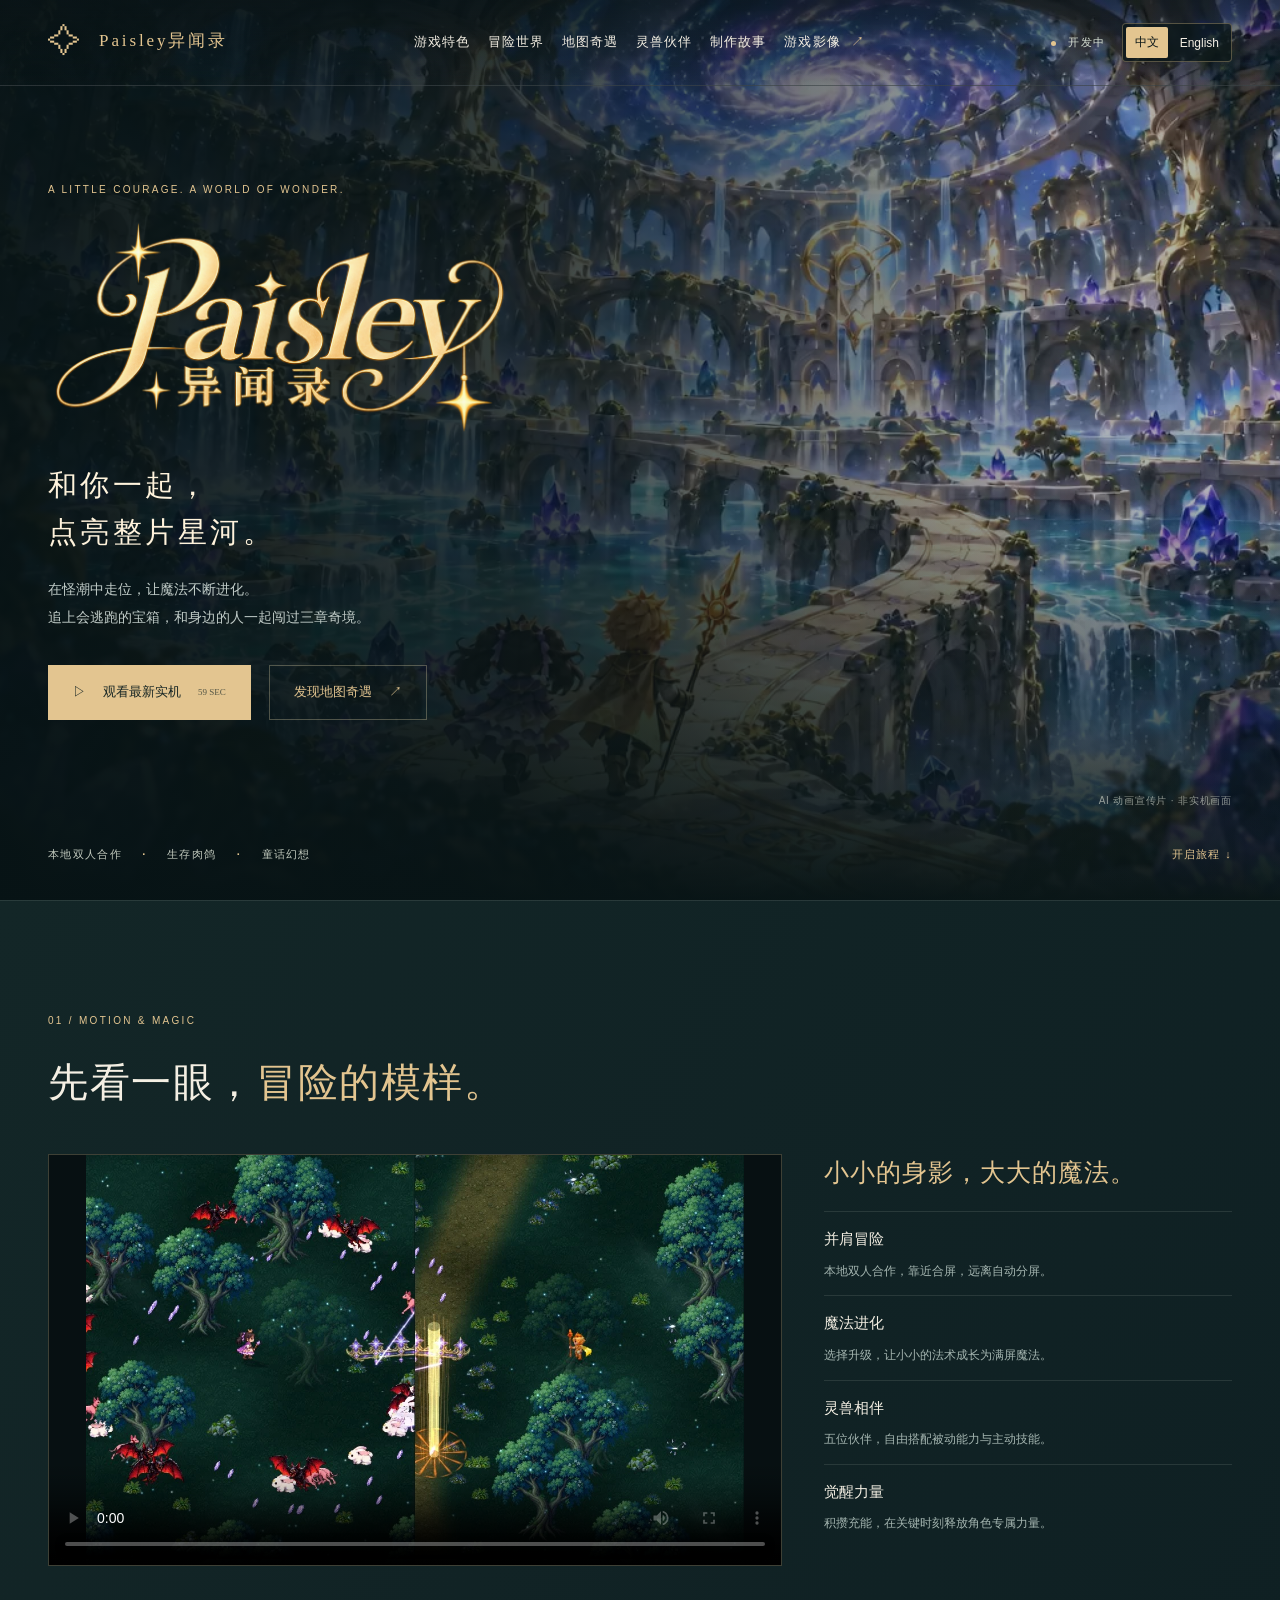
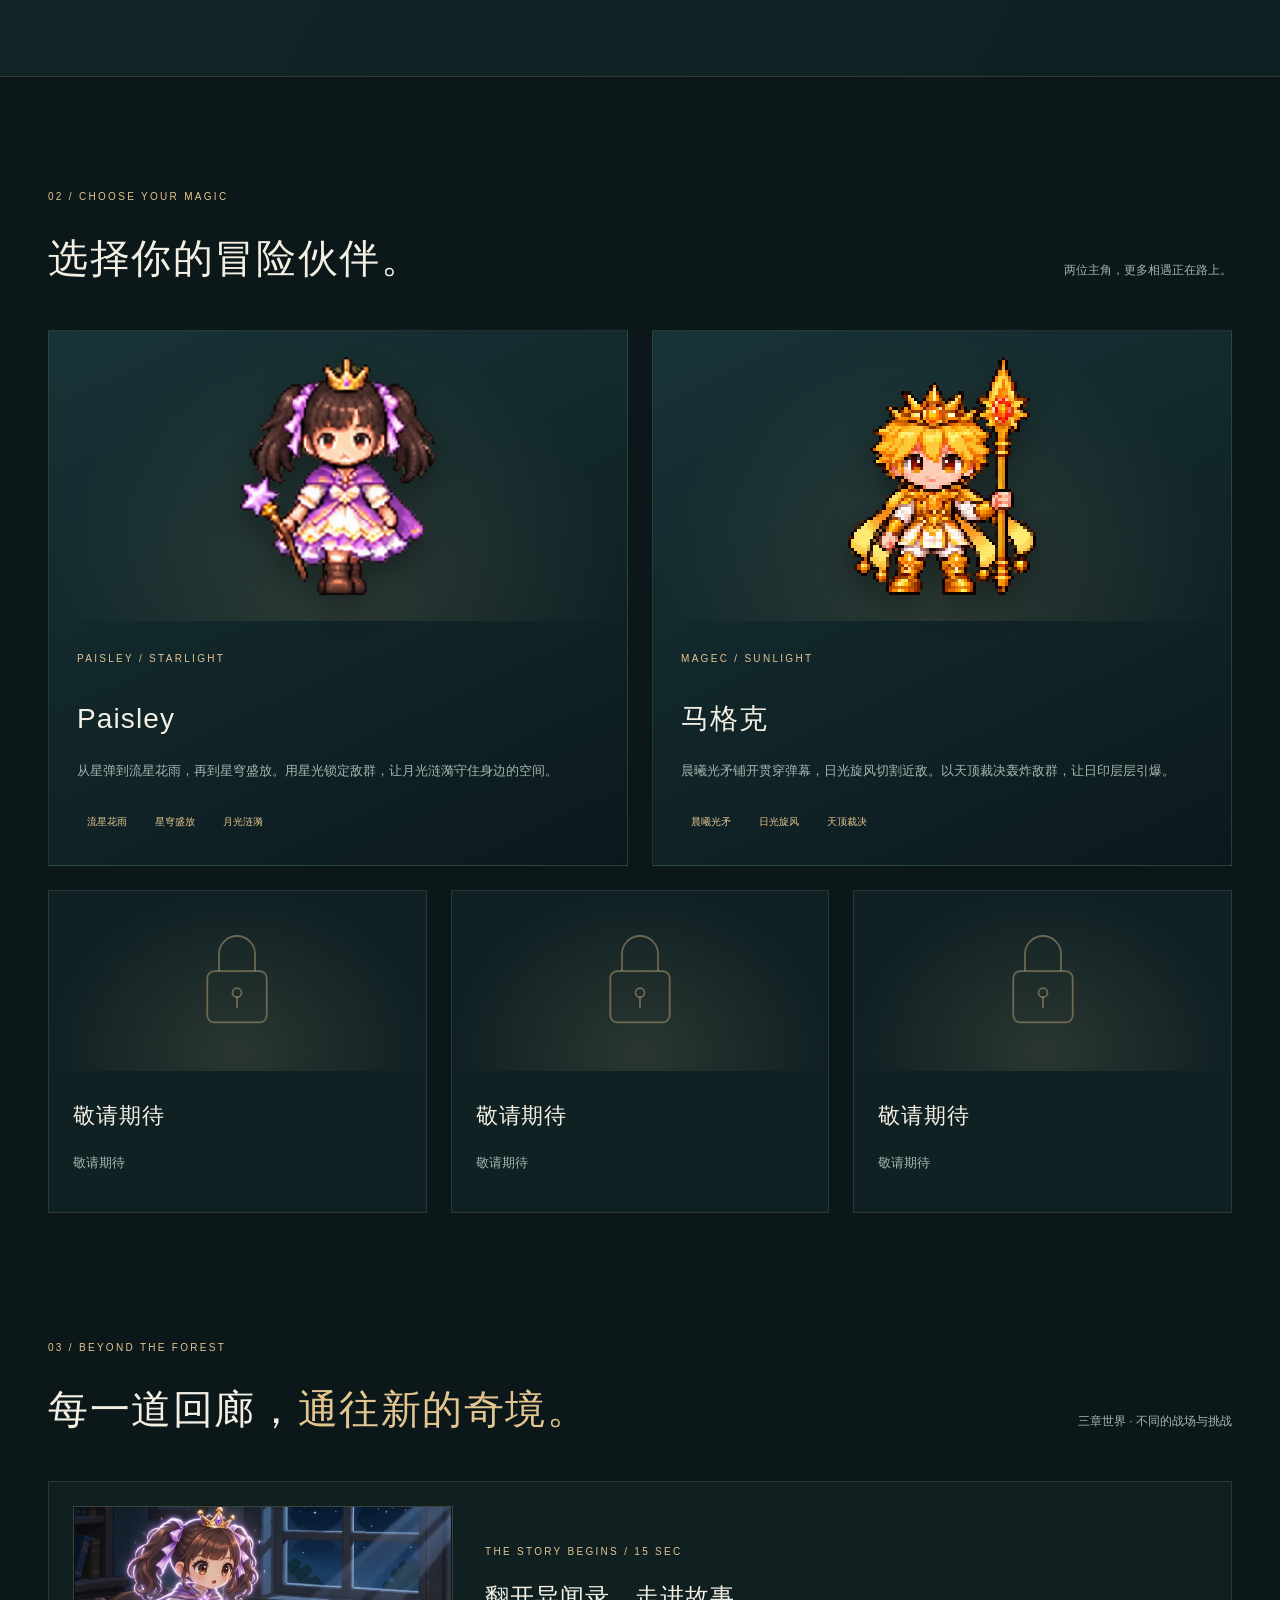
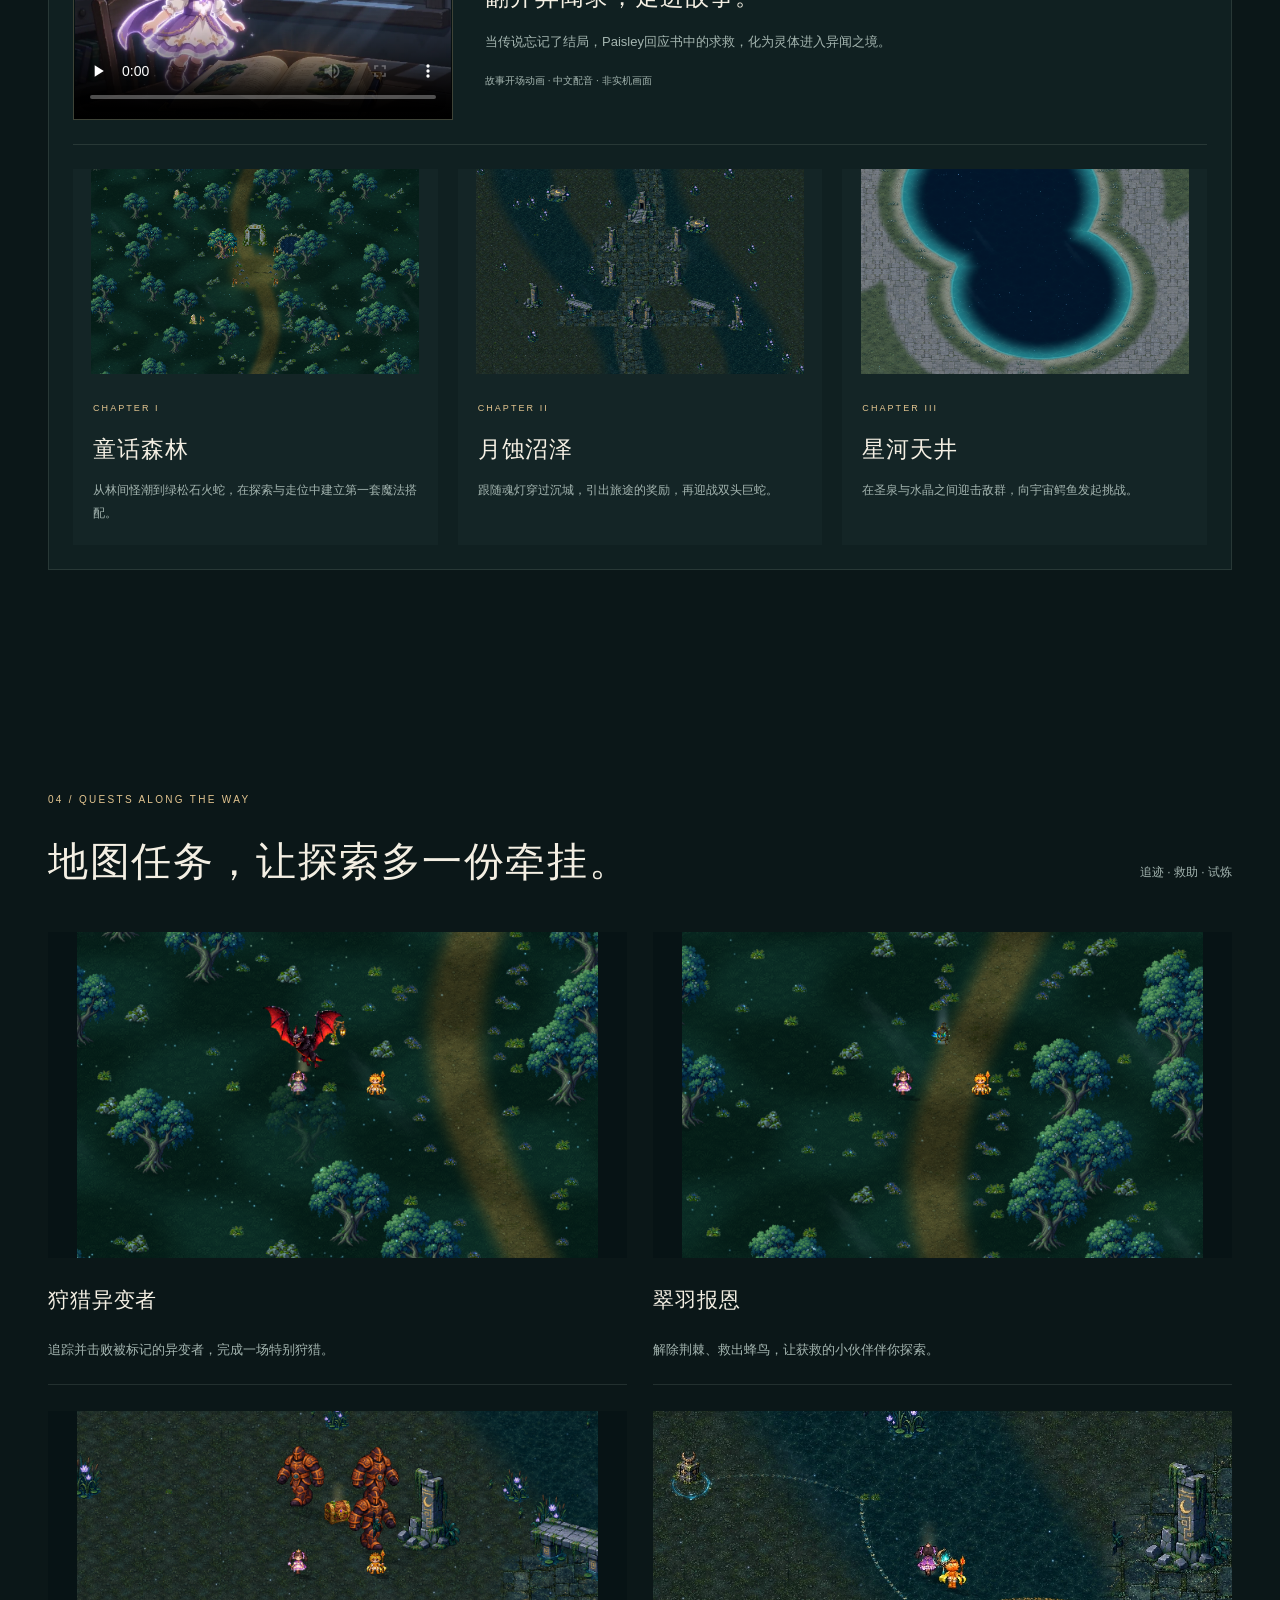
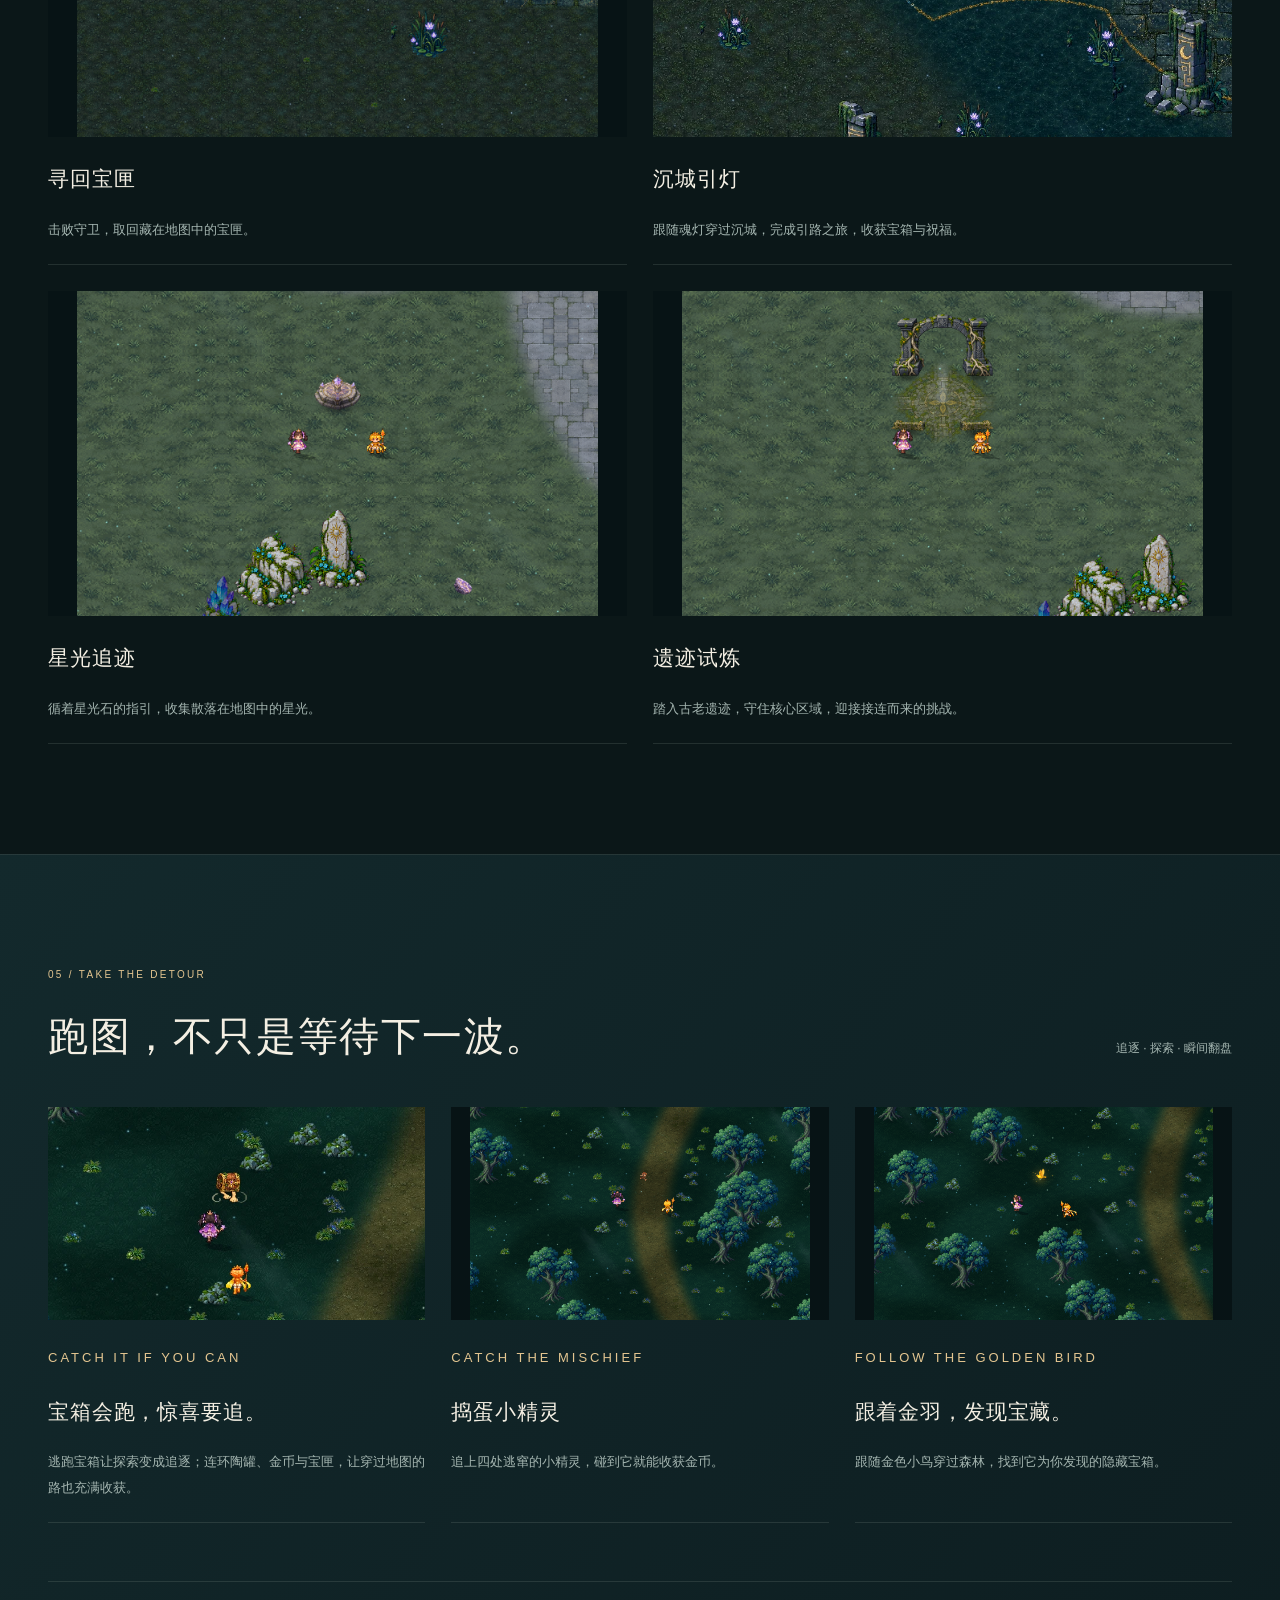
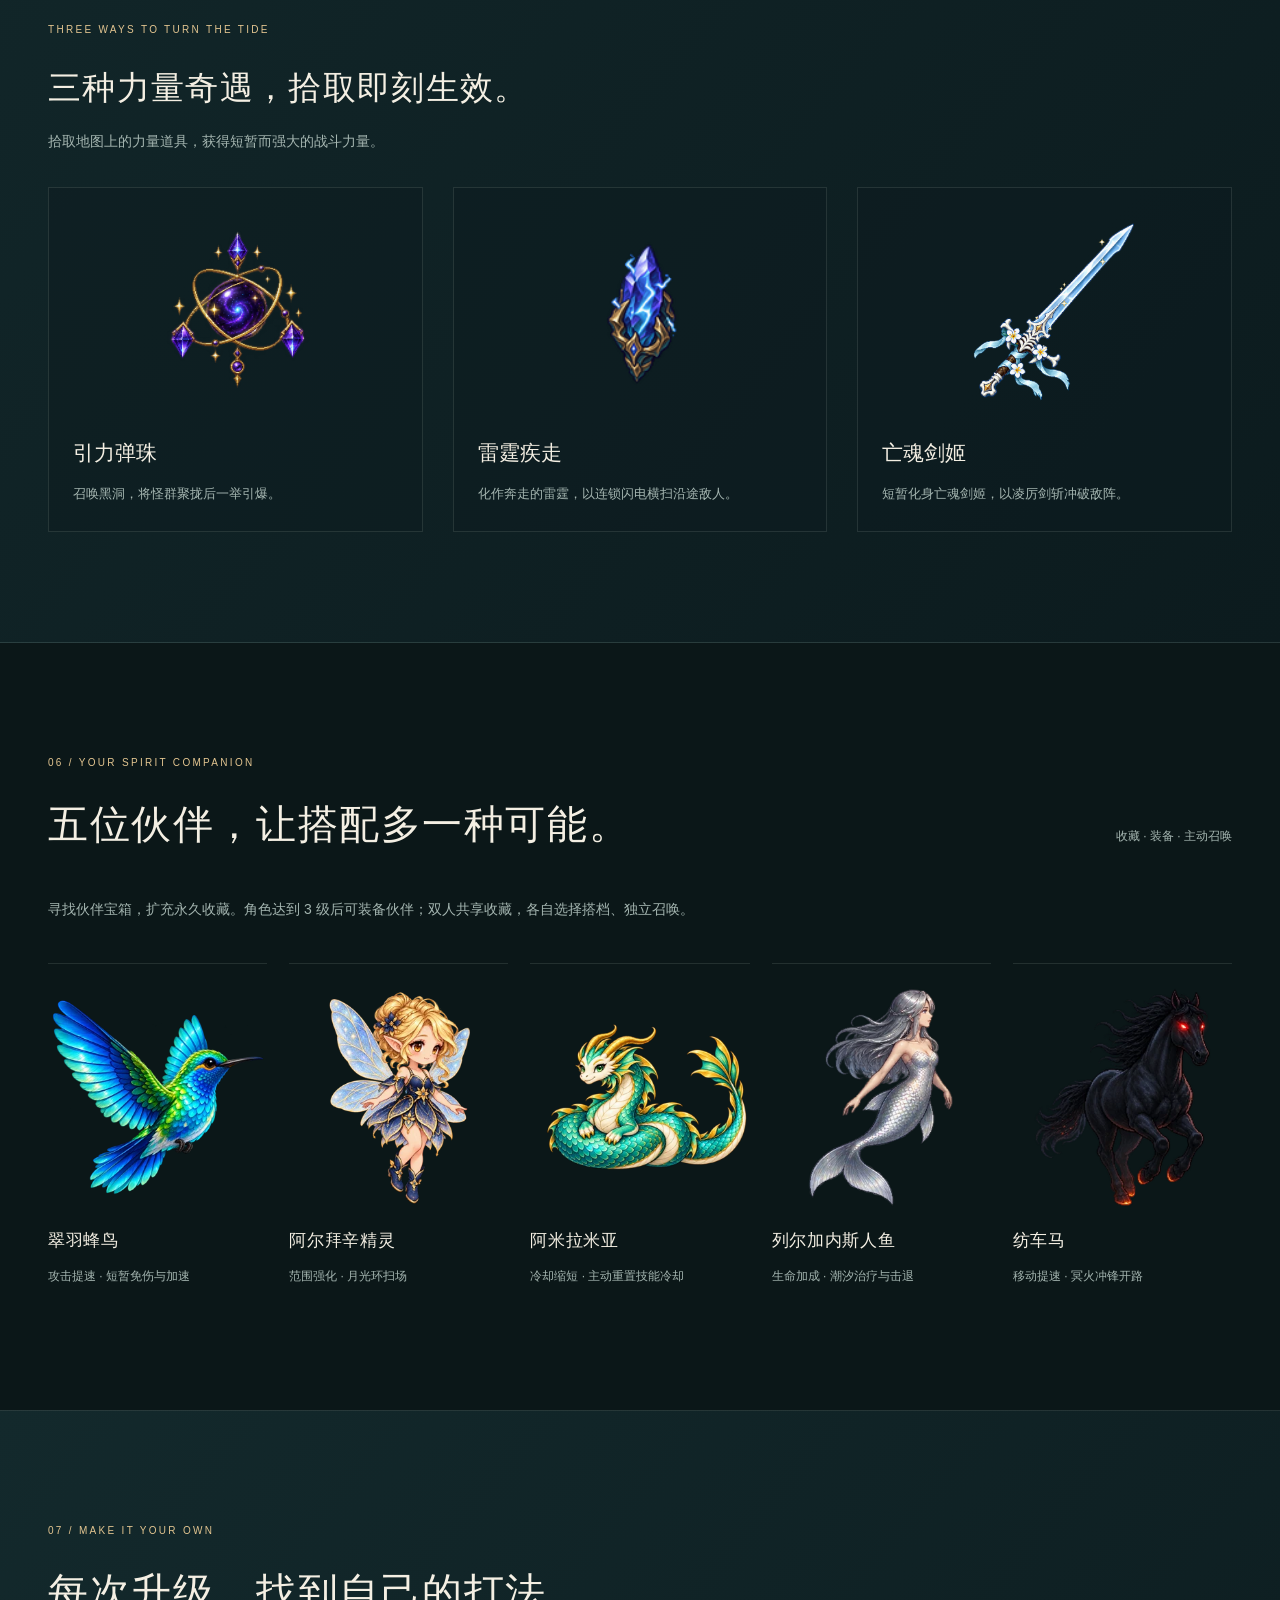
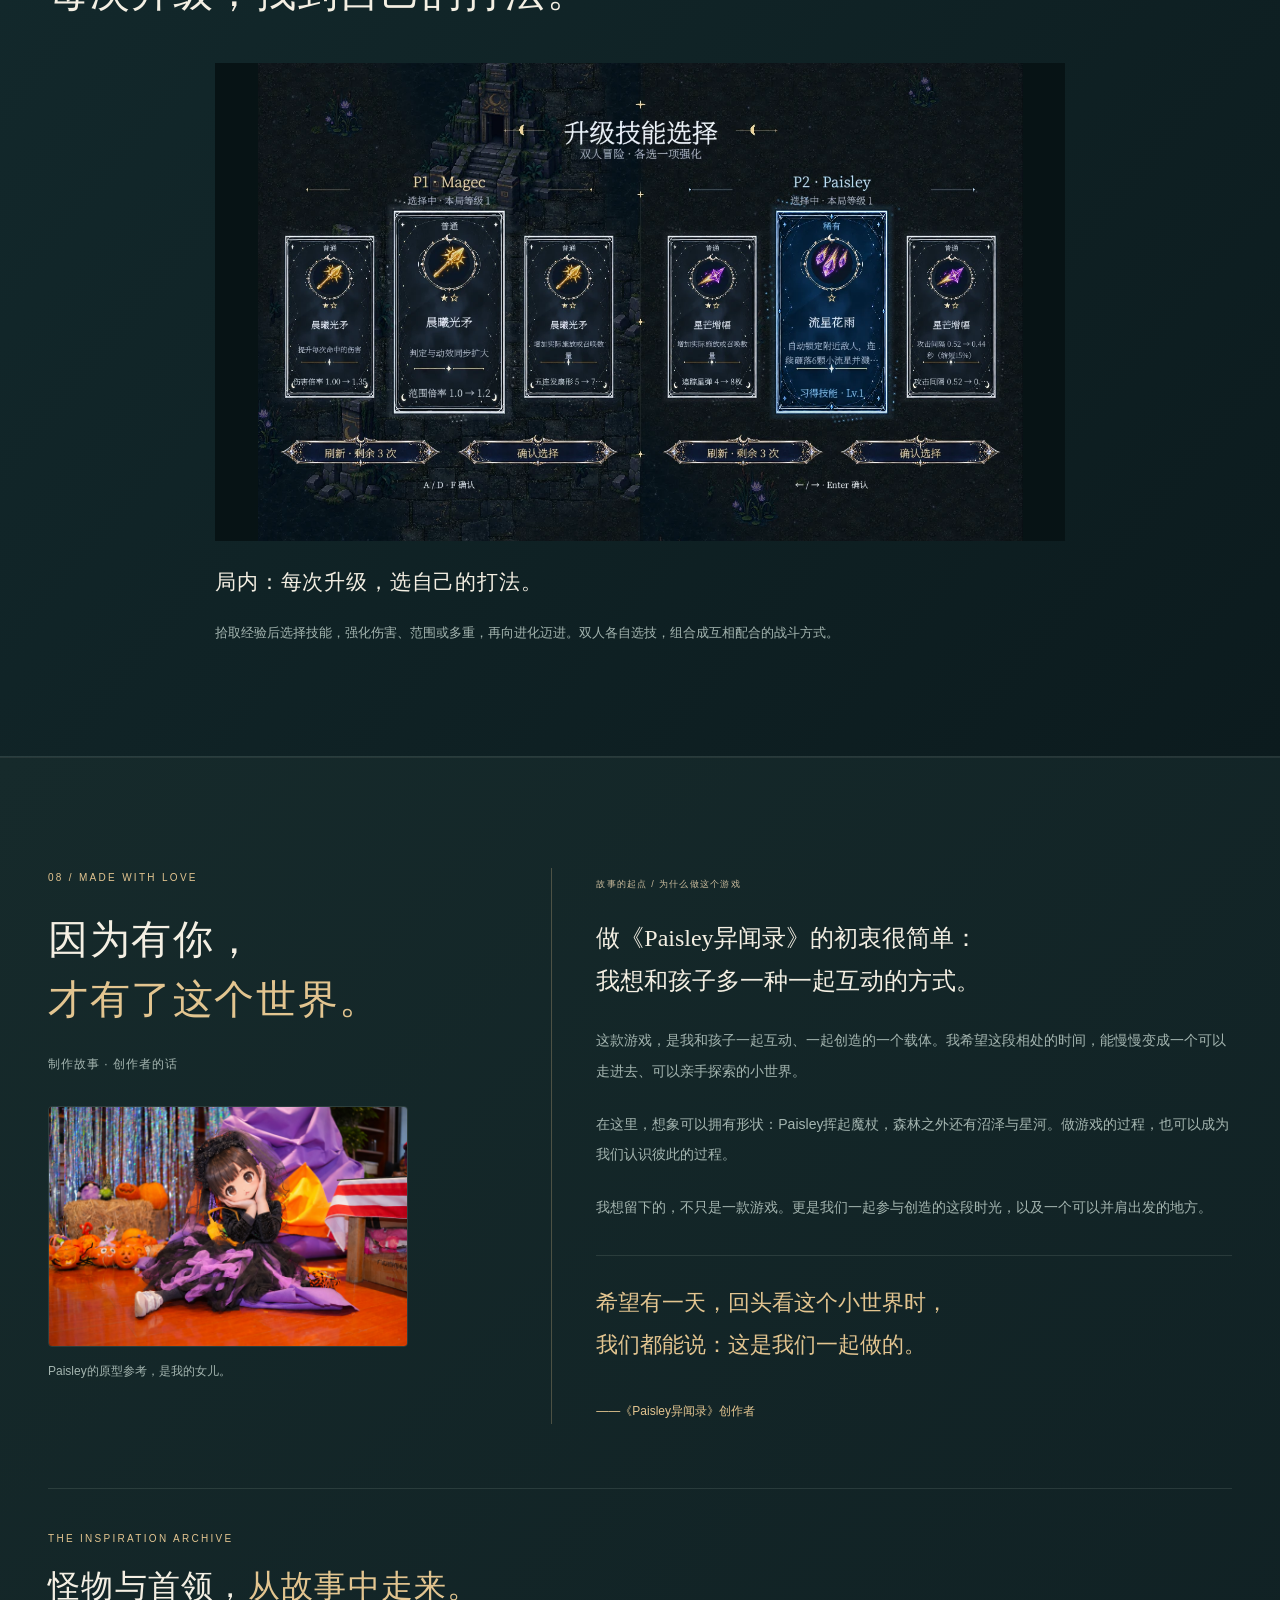
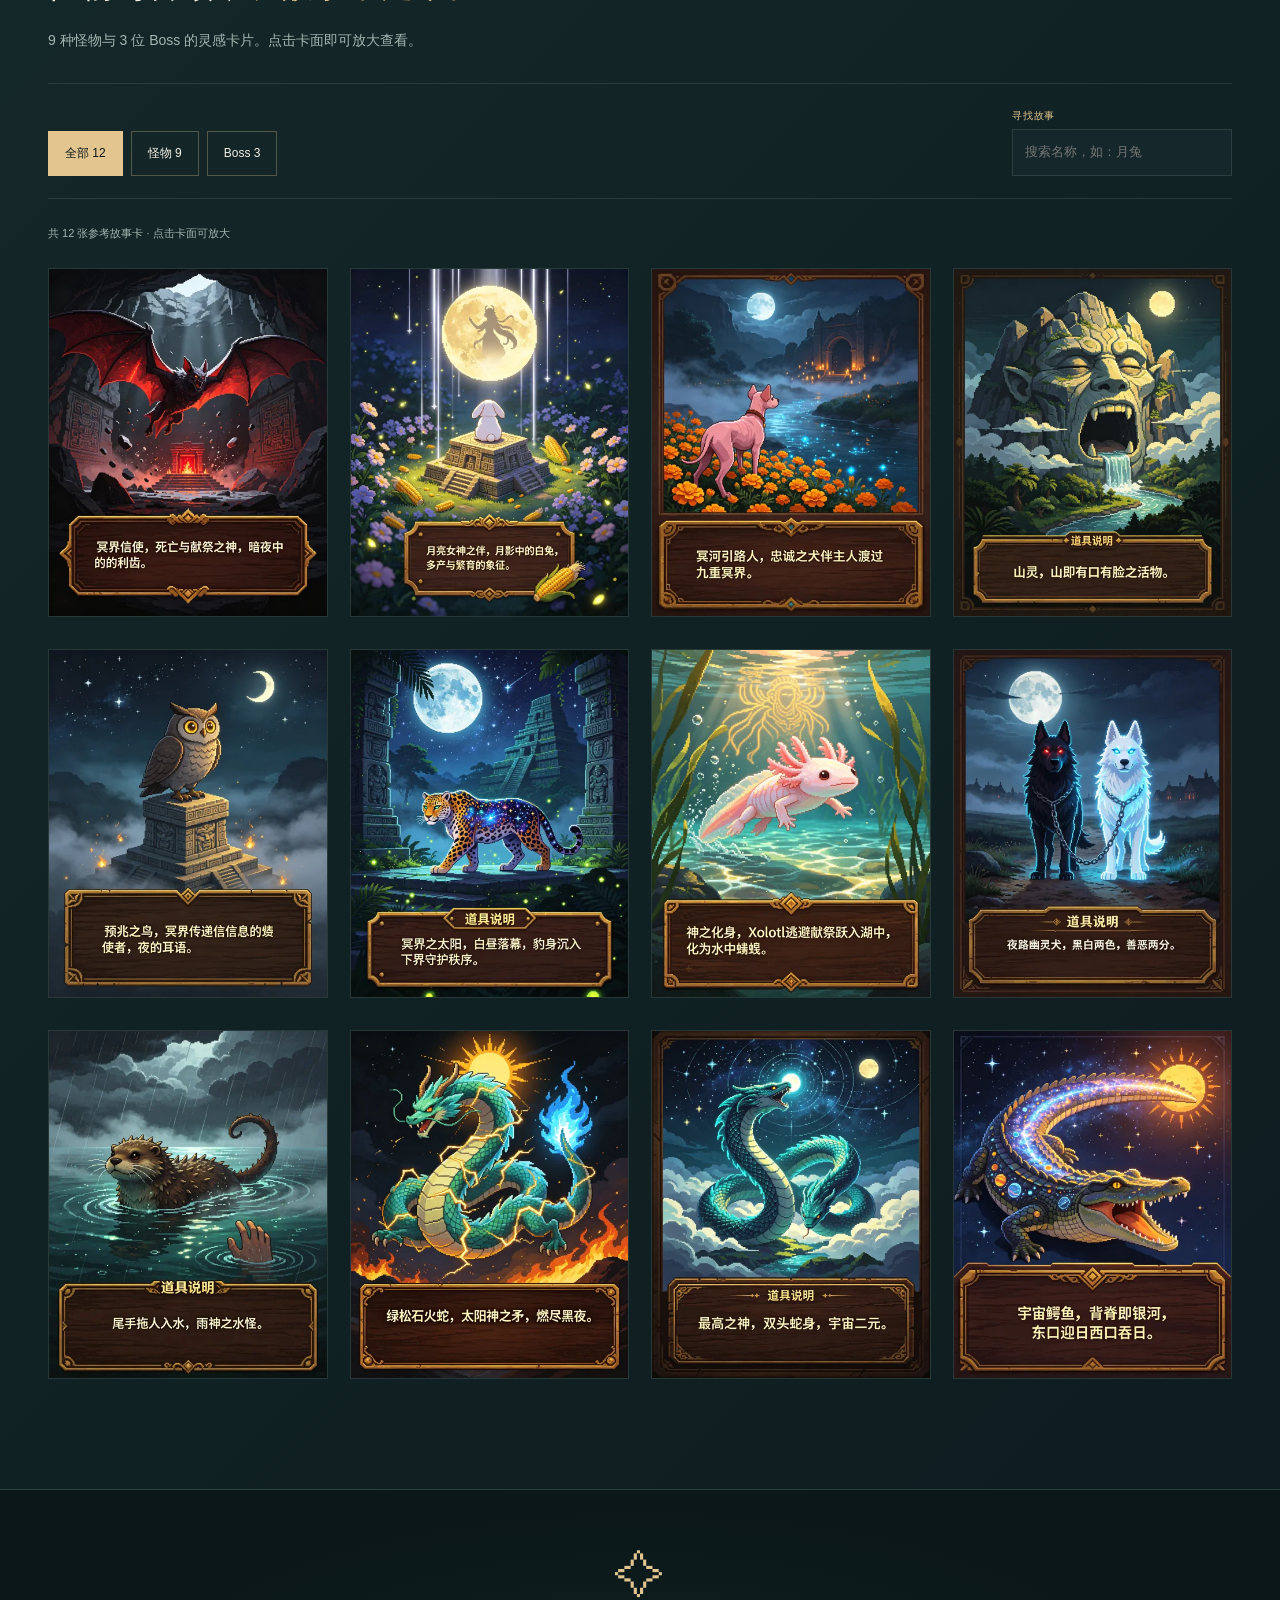
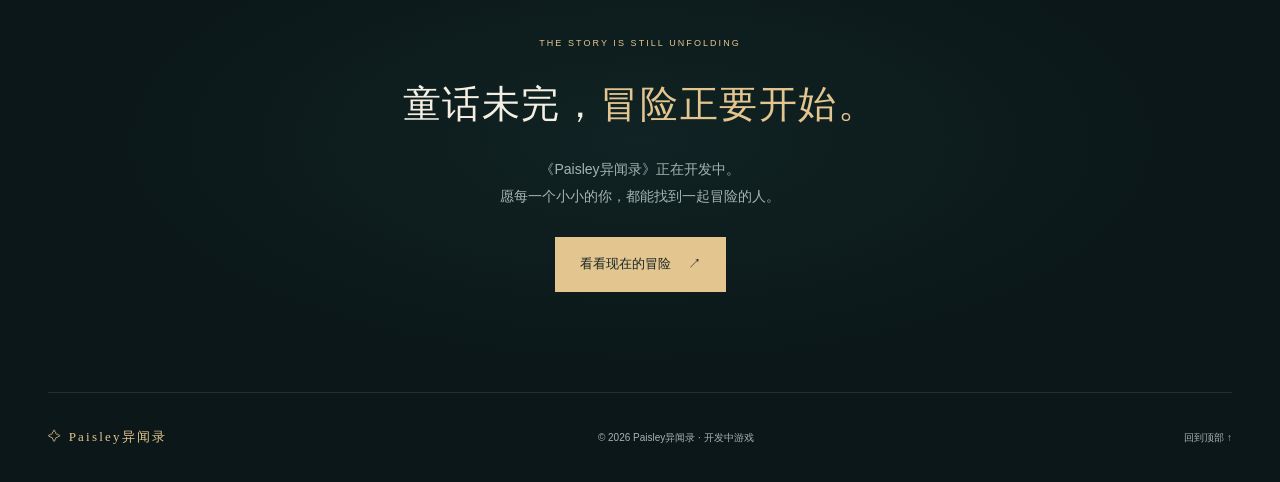
==== commit 7931dcc3: "Merge inspiration archive into creator story section" ====
--- a/index.html
+++ b/index.html
@@ -15,7 +15,7 @@
   <script src="script.js?v=release-scope-20261011" defer></script>
   <link rel="stylesheet" href="lore.css?v=inline-2">
 
-<link rel="stylesheet" href="language.css?v=2"><script src="translations.js?v=elf-activity-20261011" defer></script><script src="language.js?v=clean-hero-20261011" defer></script><script src="lore.js?v=enemy-cards-20261011" defer></script><link rel="stylesheet" href="current.css?v=world-overview-20261011"></head>
+<link rel="stylesheet" href="language.css?v=2"><script src="translations.js?v=elf-activity-20261011" defer></script><script src="language.js?v=clean-hero-20261011" defer></script><script src="lore.js?v=enemy-cards-20261011" defer></script><link rel="stylesheet" href="current.css?v=unified-story-20261011"></head>
 <body>
   <a class="skip" href="#main">跳到主要内容</a>
   <header class="header"><a class="brand" href="#" aria-label="Paisley异闻录首页"><span class="brand-star">✧</span> Paisley异闻录</a><nav aria-label="主导航"><a href="#adventure">游戏特色</a><a href="#worlds">冒险世界</a><a href="#encounters">地图奇遇</a><a href="#companions">灵兽伙伴</a><a href="#story">制作故事</a><a href="#films">游戏影像 <span>↗</span></a></nav><span class="status"><i></i> 开发中</span><div class="language-switch" role="group" aria-label="Language / 语言"><button type="button" data-language="zh" aria-pressed="true" lang="zh-CN">中文</button><button type="button" data-language="en" aria-pressed="false" lang="en">English</button></div></header>
@@ -47,9 +47,8 @@
         <article class="story-letter"><span class="tag">故事的起点 / 为什么做这个游戏</span><p class="story-lead">做《Paisley异闻录》的初衷很简单：<br>我想和孩子多一种一起互动的方式。</p><p>这款游戏，是我和孩子一起互动、一起创造的一个载体。我希望这段相处的时间，能慢慢变成一个可以走进去、可以亲手探索的小世界。</p><p>在这里，想象可以拥有形状：Paisley挥起魔杖，森林之外还有沼泽与星河。做游戏的过程，也可以成为我们认识彼此的过程。</p><p>我想留下的，不只是一款游戏。更是我们一起参与创造的这段时光，以及一个可以并肩出发的地方。</p><blockquote>希望有一天，回头看这个小世界时，<br>我们都能说：这是我们一起做的。</blockquote><p class="story-sign">——《Paisley异闻录》创作者</p></article>
       </div>
 
+      <div id="inspiration" class="wrap inspiration story-inspiration"><div class="section-heading"><div><p class="eyebrow">THE INSPIRATION ARCHIVE</p><h3>怪物与首领，<em>从故事中走来。</em></h3></div></div><p class="devlog-intro">9 种怪物与 3 位 Boss 的灵感卡片。点击卡面即可放大查看。</p><div class="inline-library"><div class="lore-tools"><div class="lore-filters" role="group" aria-label="按类型筛选"><button type="button" data-filter="全部" aria-pressed="true">全部 12</button><button type="button" data-filter="怪物" aria-pressed="false">怪物 9</button><button type="button" data-filter="Boss" aria-pressed="false">Boss 3</button></div><label class="lore-search">寻找故事<input type="search" id="card-search" placeholder="搜索名称，如：月兔" autocomplete="off"></label></div><p id="card-count" class="lore-count" aria-live="polite">共 12 张参考故事卡 · 点击卡面可放大</p><div class="lore-grid"><article id="camazotz" class="lore-card" data-category="怪物"><a class="card-image" href="media/lore/camazotz.webp" data-card-title="蝙蝠 · Camazotz" aria-label="放大阅读：蝙蝠 · Camazotz"><img src="media/lore/camazotz-thumb.webp" alt="蝙蝠 · Camazotz HD-2D 参考故事卡，点击放大阅读卡面文字" width="480" height="600" loading="lazy"></a></article><article id="rabbit" class="lore-card" data-category="怪物"><a class="card-image" href="media/lore/rabbit.webp" data-card-title="月兔" aria-label="放大阅读：月兔"><img src="media/lore/rabbit-thumb.webp" alt="月兔 HD-2D 参考故事卡，点击放大阅读卡面文字" width="480" height="600" loading="lazy"></a></article><article id="xolo" class="lore-card" data-category="怪物"><a class="card-image" href="media/lore/xolo.webp" data-card-title="无毛犬 · Xoloitzcuintli" aria-label="放大阅读：无毛犬 · Xoloitzcuintli"><img src="media/lore/xolo-thumb.webp" alt="无毛犬 · Xoloitzcuintli HD-2D 参考故事卡，点击放大阅读卡面文字" width="480" height="600" loading="lazy"></a></article><article id="witz" class="lore-card" data-category="怪物"><a class="card-image" href="media/lore/witz.webp" data-card-title="山灵 · Witz" aria-label="放大阅读：山灵 · Witz"><img src="media/lore/witz-thumb.webp" alt="山灵 · Witz HD-2D 参考故事卡，点击放大阅读卡面文字" width="480" height="600" loading="lazy"></a></article><article id="tecolote" class="lore-card" data-category="怪物"><a class="card-image" href="media/lore/tecolote.webp" data-card-title="猫头鹰 · Tecolote" aria-label="放大阅读：猫头鹰 · Tecolote"><img src="media/lore/tecolote-thumb.webp" alt="猫头鹰 · Tecolote HD-2D 参考故事卡，点击放大阅读卡面文字" width="480" height="600" loading="lazy"></a></article><article id="balam" class="lore-card" data-category="怪物"><a class="card-image" href="media/lore/balam.webp" data-card-title="美洲豹 · Balam" aria-label="放大阅读：美洲豹 · Balam"><img src="media/lore/balam-thumb.webp" alt="美洲豹 · Balam HD-2D 参考故事卡，点击放大阅读卡面文字" width="480" height="600" loading="lazy"></a></article><article id="axolotl" class="lore-card" data-category="怪物"><a class="card-image" href="media/lore/axolotl.webp" data-card-title="蝾螈 · Axolotl" aria-label="放大阅读：蝾螈 · Axolotl"><img src="media/lore/axolotl-thumb.webp" alt="蝾螈 · Axolotl HD-2D 参考故事卡，点击放大阅读卡面文字" width="480" height="600" loading="lazy"></a></article><article id="cadejo" class="lore-card" data-category="怪物"><a class="card-image" href="media/lore/cadejo.webp" data-card-title="幽灵犬 · Cadejo" aria-label="放大阅读：幽灵犬 · Cadejo"><img src="media/lore/cadejo-thumb.webp" alt="幽灵犬 · Cadejo HD-2D 参考故事卡，点击放大阅读卡面文字" width="480" height="600" loading="lazy"></a></article><article id="ahuizotl" class="lore-card" data-category="怪物"><a class="card-image" href="media/lore/ahuizotl.webp" data-card-title="水怪 · Ahuizotl" aria-label="放大阅读：水怪 · Ahuizotl"><img src="media/lore/ahuizotl-thumb.webp" alt="水怪 · Ahuizotl HD-2D 参考故事卡，点击放大阅读卡面文字" width="480" height="600" loading="lazy"></a></article><article id="xiuhcoatl" class="lore-card" data-category="Boss"><a class="card-image" href="media/lore/xiuhcoatl.webp" data-card-title="绿松石火蛇 · Xiuhcoatl" aria-label="放大阅读：绿松石火蛇 · Xiuhcoatl"><img src="media/lore/xiuhcoatl-thumb.webp" alt="绿松石火蛇 · Xiuhcoatl HD-2D 参考故事卡，点击放大阅读卡面文字" width="480" height="600" loading="lazy"></a></article><article id="itzamna" class="lore-card" data-category="Boss"><a class="card-image" href="media/lore/itzamna.webp" data-card-title="双头蛇 · Itzamna" aria-label="放大阅读：双头蛇 · Itzamna"><img src="media/lore/itzamna-thumb.webp" alt="双头蛇 · Itzamna HD-2D 参考故事卡，点击放大阅读卡面文字" width="480" height="600" loading="lazy"></a></article><article id="itzamcabain" class="lore-card" data-category="Boss"><a class="card-image" href="media/lore/itzamcabain.webp" data-card-title="宇宙鳄鱼 · Itzam Cab Ain" aria-label="放大阅读：宇宙鳄鱼 · Itzam Cab Ain"><img src="media/lore/itzamcabain-thumb.webp" alt="宇宙鳄鱼 · Itzam Cab Ain HD-2D 参考故事卡，点击放大阅读卡面文字" width="480" height="600" loading="lazy"></a></article></div><p id="card-empty" hidden>没有找到对应卡片，试试其他名称或分类。</p><noscript><p>可直接点击卡面打开大图；启用 JavaScript 后可使用分类与搜索。</p></noscript></div></div>
     </section>
-
-      <section id="inspiration" class="section wrap inspiration"><div class="section-heading"><div><p class="eyebrow">THE INSPIRATION ARCHIVE</p><h2>怪物与首领，<em>从故事中走来。</em></h2></div></div><p class="devlog-intro">9 种怪物与 3 位 Boss 的灵感卡片。点击卡面即可放大查看。</p><div class="inline-library"><div class="lore-tools"><div class="lore-filters" role="group" aria-label="按类型筛选"><button type="button" data-filter="全部" aria-pressed="true">全部 12</button><button type="button" data-filter="怪物" aria-pressed="false">怪物 9</button><button type="button" data-filter="Boss" aria-pressed="false">Boss 3</button></div><label class="lore-search">寻找故事<input type="search" id="card-search" placeholder="搜索名称，如：月兔" autocomplete="off"></label></div><p id="card-count" class="lore-count" aria-live="polite">共 12 张参考故事卡 · 点击卡面可放大</p><div class="lore-grid"><article id="camazotz" class="lore-card" data-category="怪物"><a class="card-image" href="media/lore/camazotz.webp" data-card-title="蝙蝠 · Camazotz" aria-label="放大阅读：蝙蝠 · Camazotz"><img src="media/lore/camazotz-thumb.webp" alt="蝙蝠 · Camazotz HD-2D 参考故事卡，点击放大阅读卡面文字" width="480" height="600" loading="lazy"></a></article><article id="rabbit" class="lore-card" data-category="怪物"><a class="card-image" href="media/lore/rabbit.webp" data-card-title="月兔" aria-label="放大阅读：月兔"><img src="media/lore/rabbit-thumb.webp" alt="月兔 HD-2D 参考故事卡，点击放大阅读卡面文字" width="480" height="600" loading="lazy"></a></article><article id="xolo" class="lore-card" data-category="怪物"><a class="card-image" href="media/lore/xolo.webp" data-card-title="无毛犬 · Xoloitzcuintli" aria-label="放大阅读：无毛犬 · Xoloitzcuintli"><img src="media/lore/xolo-thumb.webp" alt="无毛犬 · Xoloitzcuintli HD-2D 参考故事卡，点击放大阅读卡面文字" width="480" height="600" loading="lazy"></a></article><article id="witz" class="lore-card" data-category="怪物"><a class="card-image" href="media/lore/witz.webp" data-card-title="山灵 · Witz" aria-label="放大阅读：山灵 · Witz"><img src="media/lore/witz-thumb.webp" alt="山灵 · Witz HD-2D 参考故事卡，点击放大阅读卡面文字" width="480" height="600" loading="lazy"></a></article><article id="tecolote" class="lore-card" data-category="怪物"><a class="card-image" href="media/lore/tecolote.webp" data-card-title="猫头鹰 · Tecolote" aria-label="放大阅读：猫头鹰 · Tecolote"><img src="media/lore/tecolote-thumb.webp" alt="猫头鹰 · Tecolote HD-2D 参考故事卡，点击放大阅读卡面文字" width="480" height="600" loading="lazy"></a></article><article id="balam" class="lore-card" data-category="怪物"><a class="card-image" href="media/lore/balam.webp" data-card-title="美洲豹 · Balam" aria-label="放大阅读：美洲豹 · Balam"><img src="media/lore/balam-thumb.webp" alt="美洲豹 · Balam HD-2D 参考故事卡，点击放大阅读卡面文字" width="480" height="600" loading="lazy"></a></article><article id="axolotl" class="lore-card" data-category="怪物"><a class="card-image" href="media/lore/axolotl.webp" data-card-title="蝾螈 · Axolotl" aria-label="放大阅读：蝾螈 · Axolotl"><img src="media/lore/axolotl-thumb.webp" alt="蝾螈 · Axolotl HD-2D 参考故事卡，点击放大阅读卡面文字" width="480" height="600" loading="lazy"></a></article><article id="cadejo" class="lore-card" data-category="怪物"><a class="card-image" href="media/lore/cadejo.webp" data-card-title="幽灵犬 · Cadejo" aria-label="放大阅读：幽灵犬 · Cadejo"><img src="media/lore/cadejo-thumb.webp" alt="幽灵犬 · Cadejo HD-2D 参考故事卡，点击放大阅读卡面文字" width="480" height="600" loading="lazy"></a></article><article id="ahuizotl" class="lore-card" data-category="怪物"><a class="card-image" href="media/lore/ahuizotl.webp" data-card-title="水怪 · Ahuizotl" aria-label="放大阅读：水怪 · Ahuizotl"><img src="media/lore/ahuizotl-thumb.webp" alt="水怪 · Ahuizotl HD-2D 参考故事卡，点击放大阅读卡面文字" width="480" height="600" loading="lazy"></a></article><article id="xiuhcoatl" class="lore-card" data-category="Boss"><a class="card-image" href="media/lore/xiuhcoatl.webp" data-card-title="绿松石火蛇 · Xiuhcoatl" aria-label="放大阅读：绿松石火蛇 · Xiuhcoatl"><img src="media/lore/xiuhcoatl-thumb.webp" alt="绿松石火蛇 · Xiuhcoatl HD-2D 参考故事卡，点击放大阅读卡面文字" width="480" height="600" loading="lazy"></a></article><article id="itzamna" class="lore-card" data-category="Boss"><a class="card-image" href="media/lore/itzamna.webp" data-card-title="双头蛇 · Itzamna" aria-label="放大阅读：双头蛇 · Itzamna"><img src="media/lore/itzamna-thumb.webp" alt="双头蛇 · Itzamna HD-2D 参考故事卡，点击放大阅读卡面文字" width="480" height="600" loading="lazy"></a></article><article id="itzamcabain" class="lore-card" data-category="Boss"><a class="card-image" href="media/lore/itzamcabain.webp" data-card-title="宇宙鳄鱼 · Itzam Cab Ain" aria-label="放大阅读：宇宙鳄鱼 · Itzam Cab Ain"><img src="media/lore/itzamcabain-thumb.webp" alt="宇宙鳄鱼 · Itzam Cab Ain HD-2D 参考故事卡，点击放大阅读卡面文字" width="480" height="600" loading="lazy"></a></article></div><p id="card-empty" hidden>没有找到对应卡片，试试其他名称或分类。</p><noscript><p>可直接点击卡面打开大图；启用 JavaScript 后可使用分类与搜索。</p></noscript></div></section>
     <section class="closing wrap"><span class="closing-star">✧</span><p class="eyebrow">THE STORY IS STILL UNFOLDING</p><h2>童话未完，<em>冒险正要开始。</em></h2><p>《Paisley异闻录》正在开发中。<br>愿每一个小小的你，都能找到一起冒险的人。</p><a class="button primary" href="#films" data-watch="gameplay">看看现在的冒险 <span>↗</span></a></section>
   </main>
   <footer class="footer wrap"><a class="brand" href="#">✧ Paisley异闻录</a><p>© 2026 Paisley异闻录 · 开发中游戏</p><a href="#">回到顶部 ↑</a></footer>
--- a/current.css
+++ b/current.css
@@ -51,3 +51,5 @@
 .world-overview .world-grid h3{font-size:23px;margin-top:8px}
 @media(max-width:1000px){.world-story{grid-template-columns:minmax(0,42%) minmax(0,1fr);gap:24px}.world-story h3{font-size:21px}.world-overview{padding:20px}.world-overview .world-grid{gap:14px}.world-overview .world-grid article>div{padding:16px}}
 @media(max-width:680px){.world-overview{padding:16px}.world-story{grid-template-columns:1fr;gap:16px;margin-bottom:20px;padding-bottom:20px}.world-story h3{font-size:22px}.world-story-note{margin-top:12px}.world-overview .world-grid{gap:16px}.world-overview .world-grid article{display:grid;grid-template-columns:38% minmax(0,1fr);align-items:center}.world-overview .world-grid img{height:100%;aspect-ratio:auto;object-fit:cover}.world-overview .world-grid article>div{padding:14px}.world-overview .world-grid h3{font-size:19px;margin:4px 0}.world-overview .world-grid p{font-size:11px}.world-overview .world-grid .eyebrow{font-size:8px;letter-spacing:.12em}}
+
+.story-inspiration{margin-top:64px;padding-top:40px;border-top:1px solid var(--line)}.story-inspiration .section-heading{margin-bottom:16px}.story-inspiration h3{font-family:var(--serif);font-size:clamp(24px,2.5vw,32px);font-weight:400;line-height:1.5;margin-bottom:0}.story-inspiration h3 em{font-style:normal;color:var(--gold)}.story-inspiration .eyebrow{margin-bottom:14px}.story-inspiration .devlog-intro{margin-bottom:0}@media(max-width:680px){.story-inspiration{margin-top:40px;padding-top:30px}}
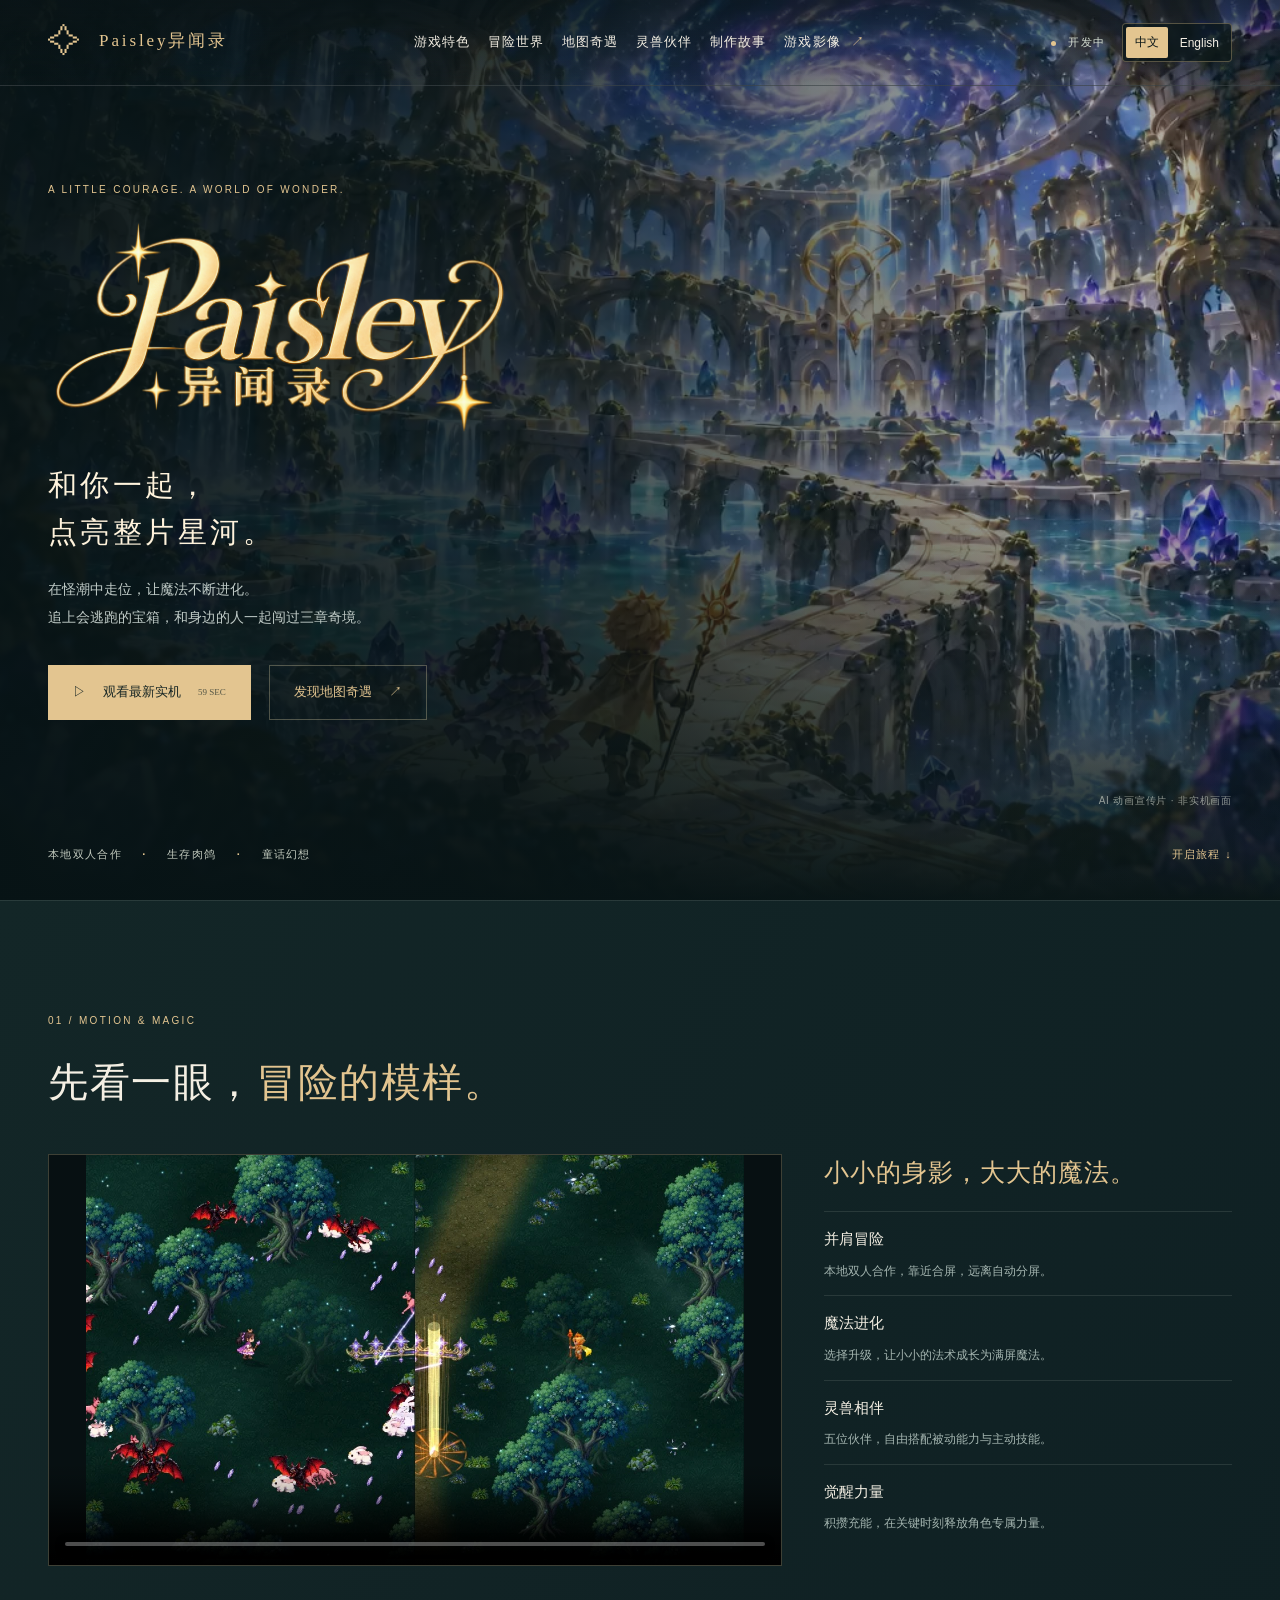
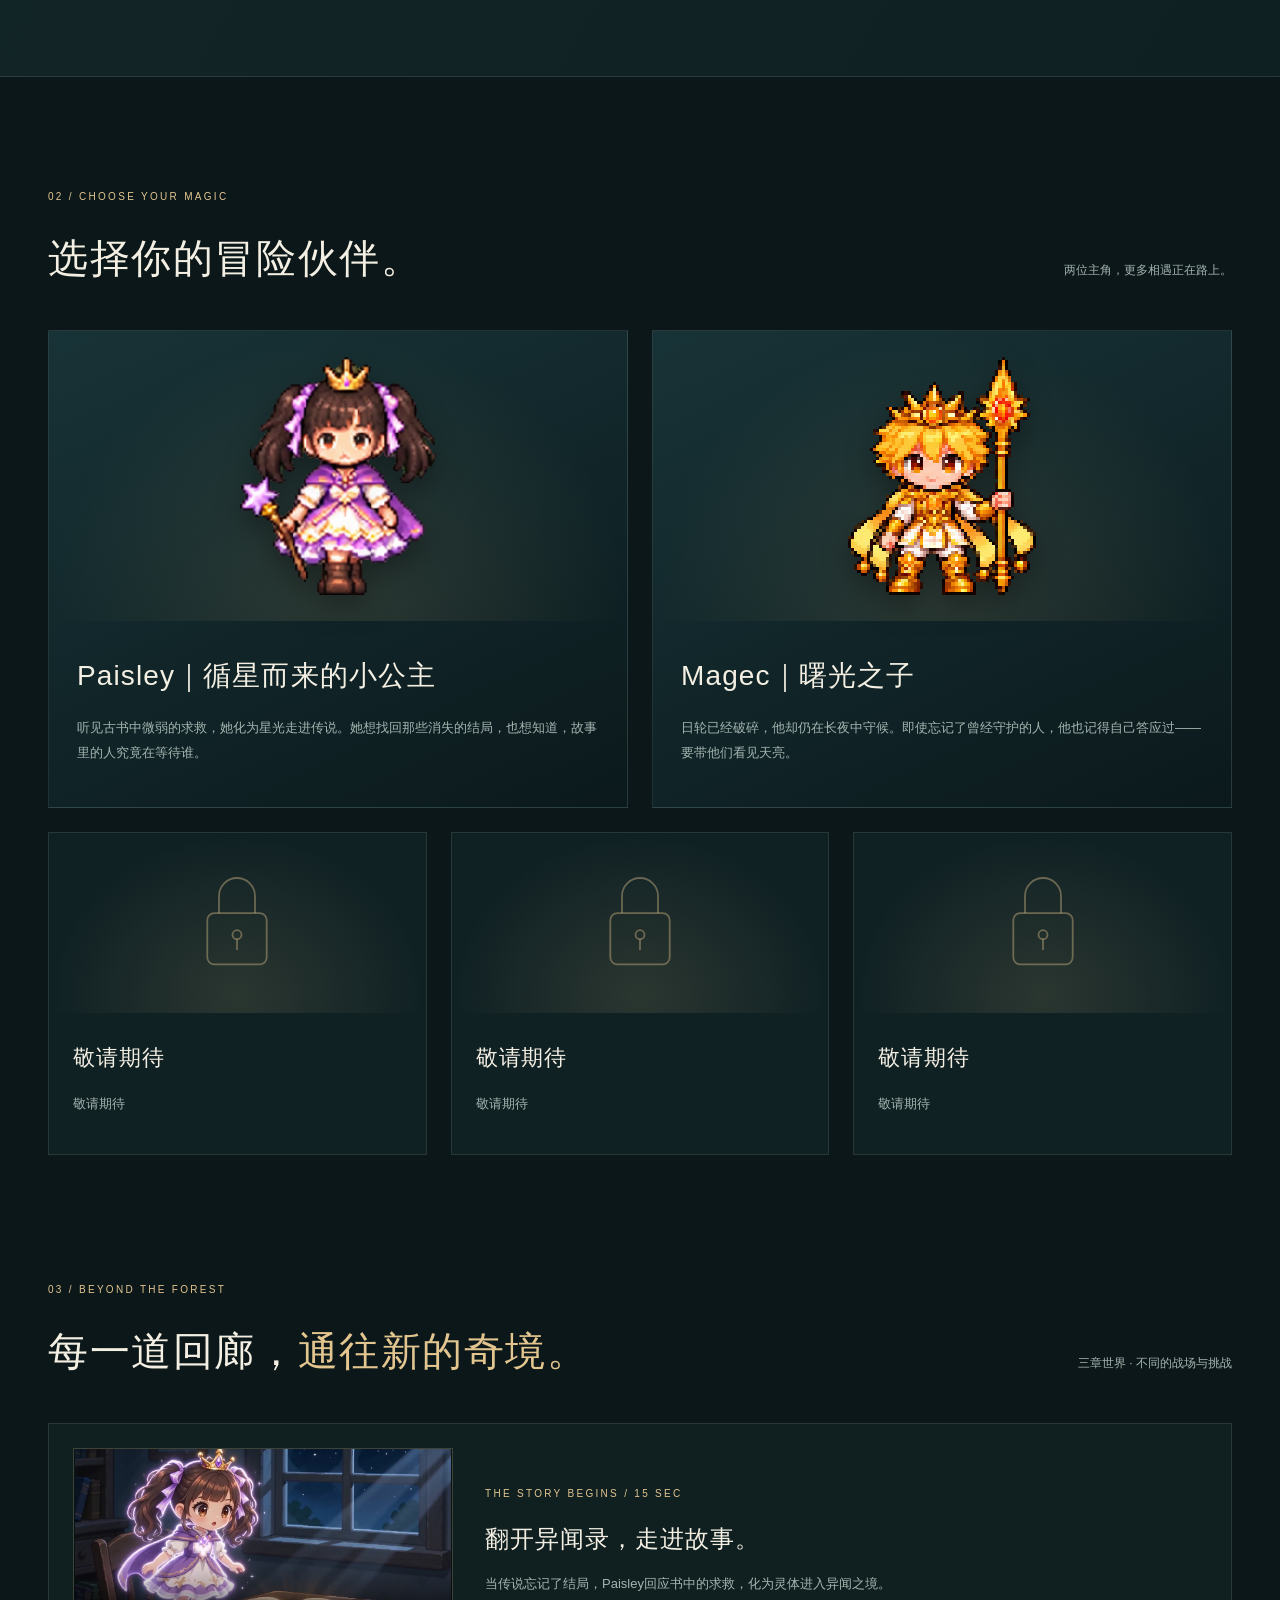
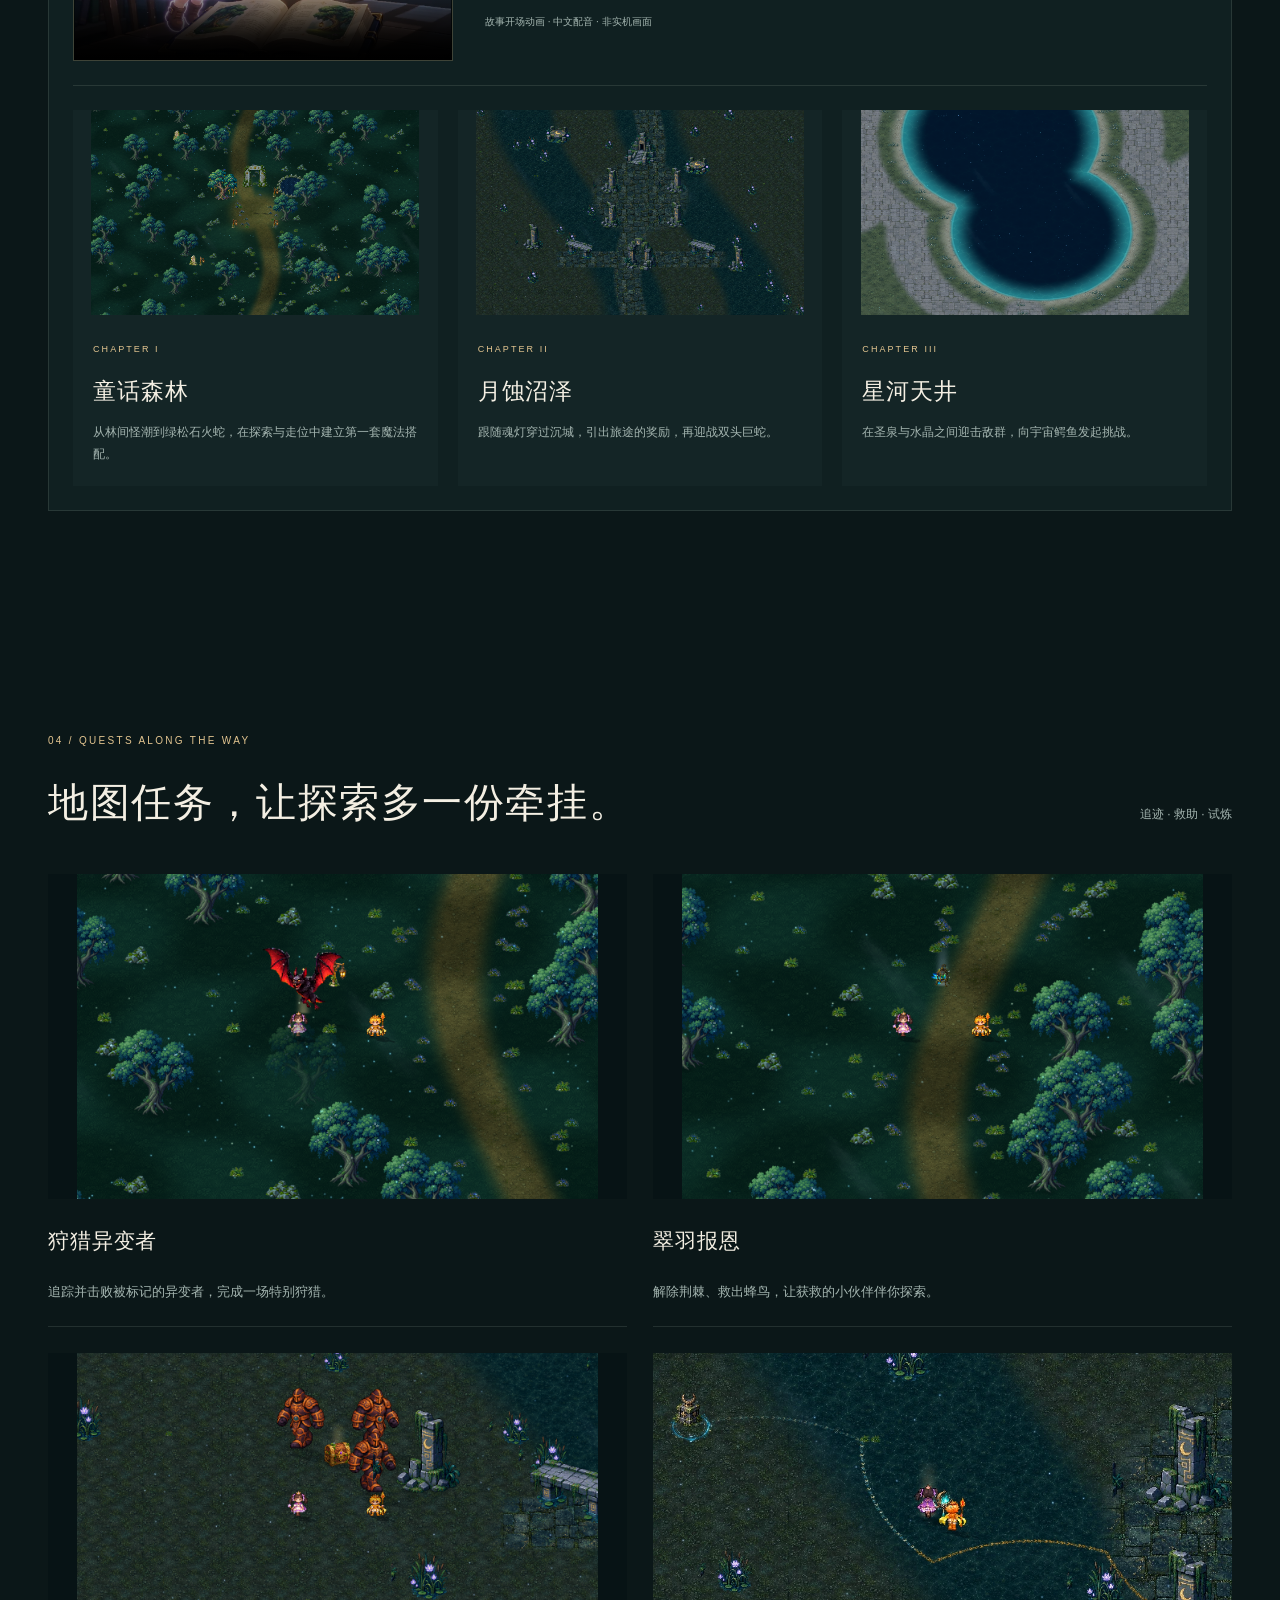
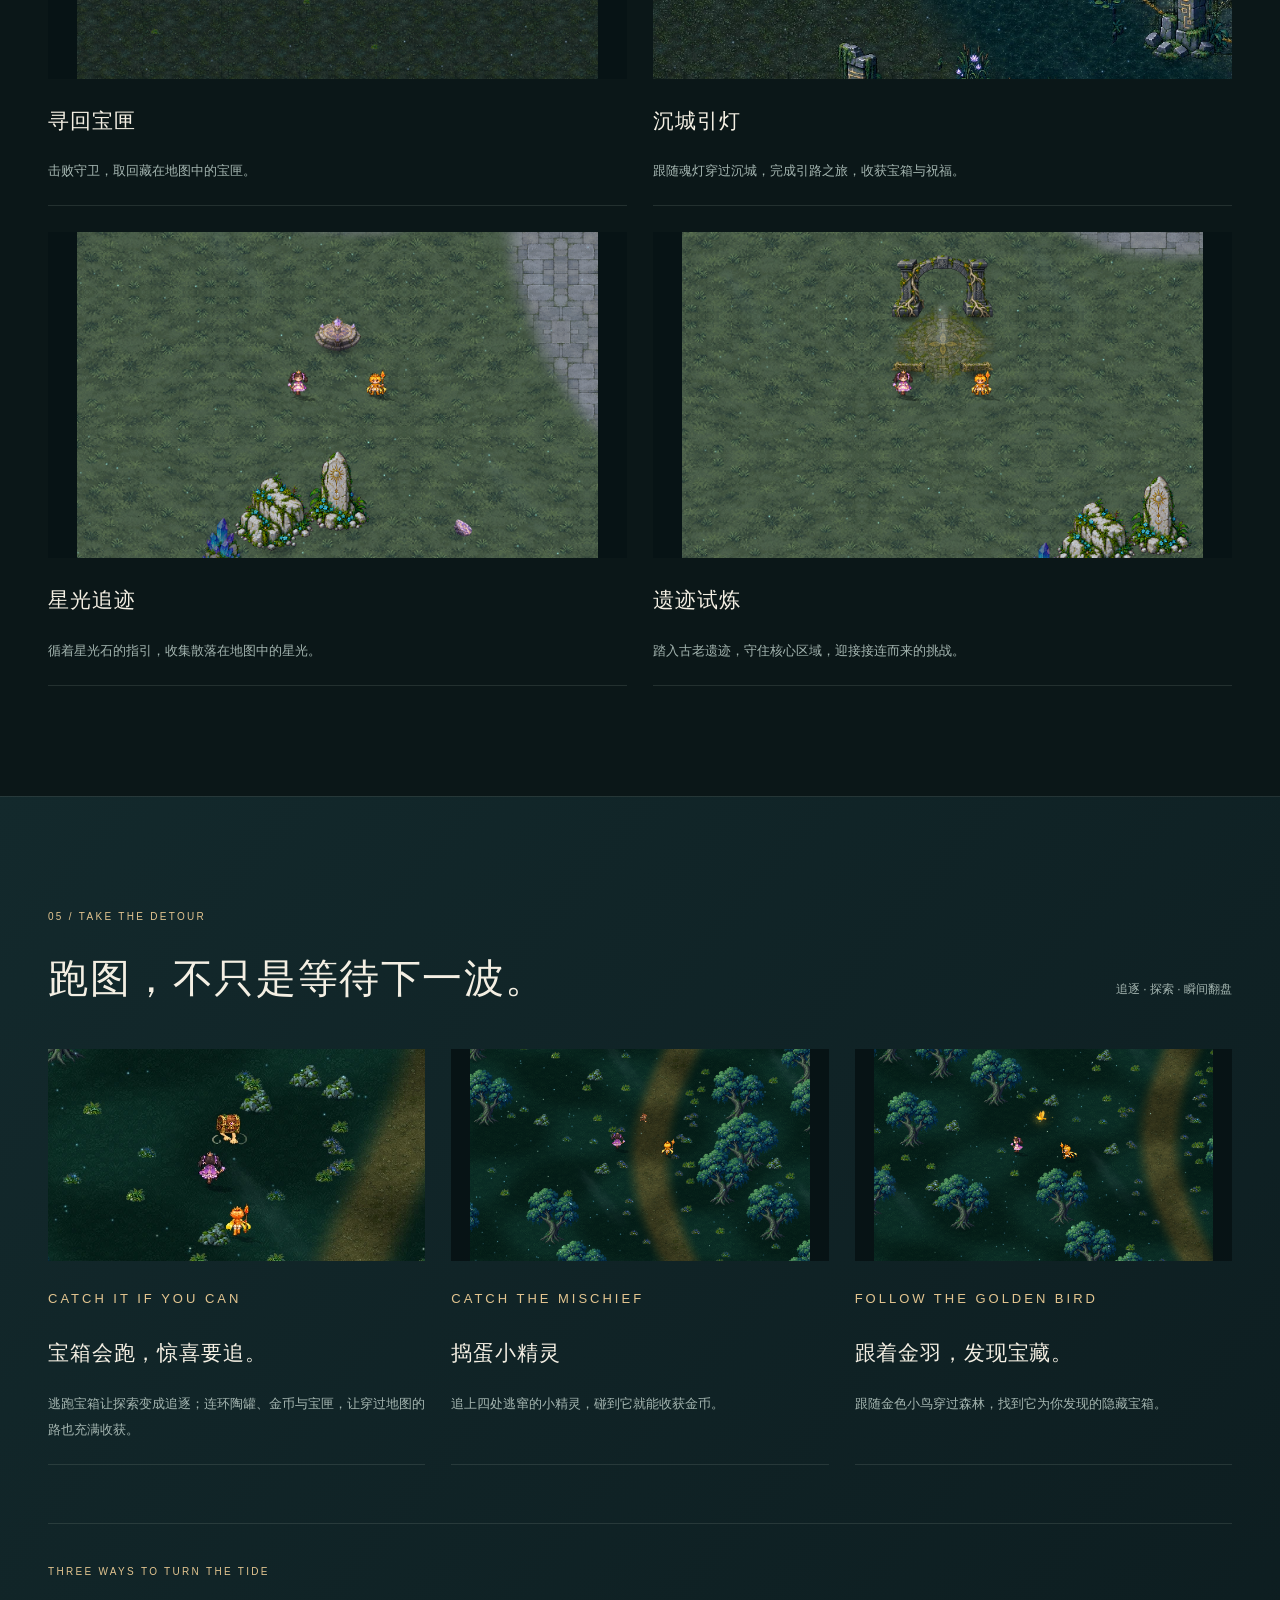
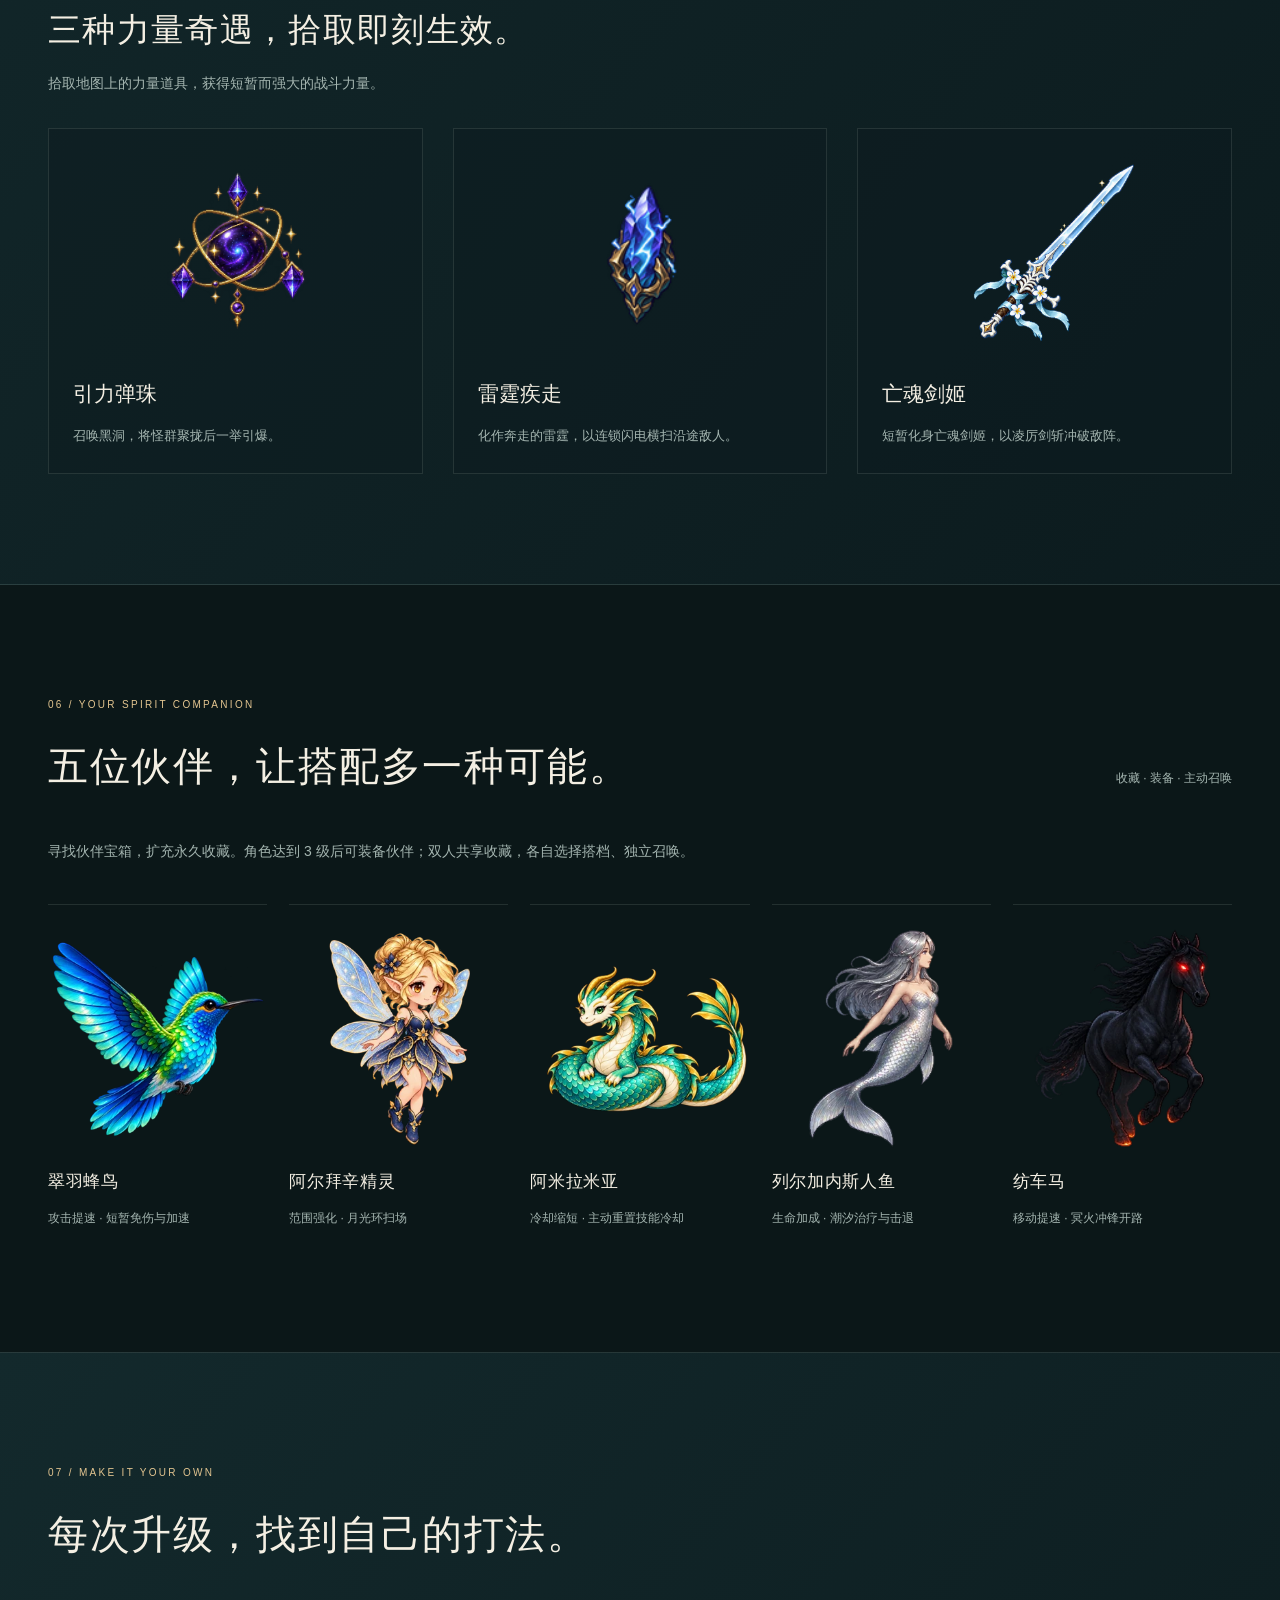
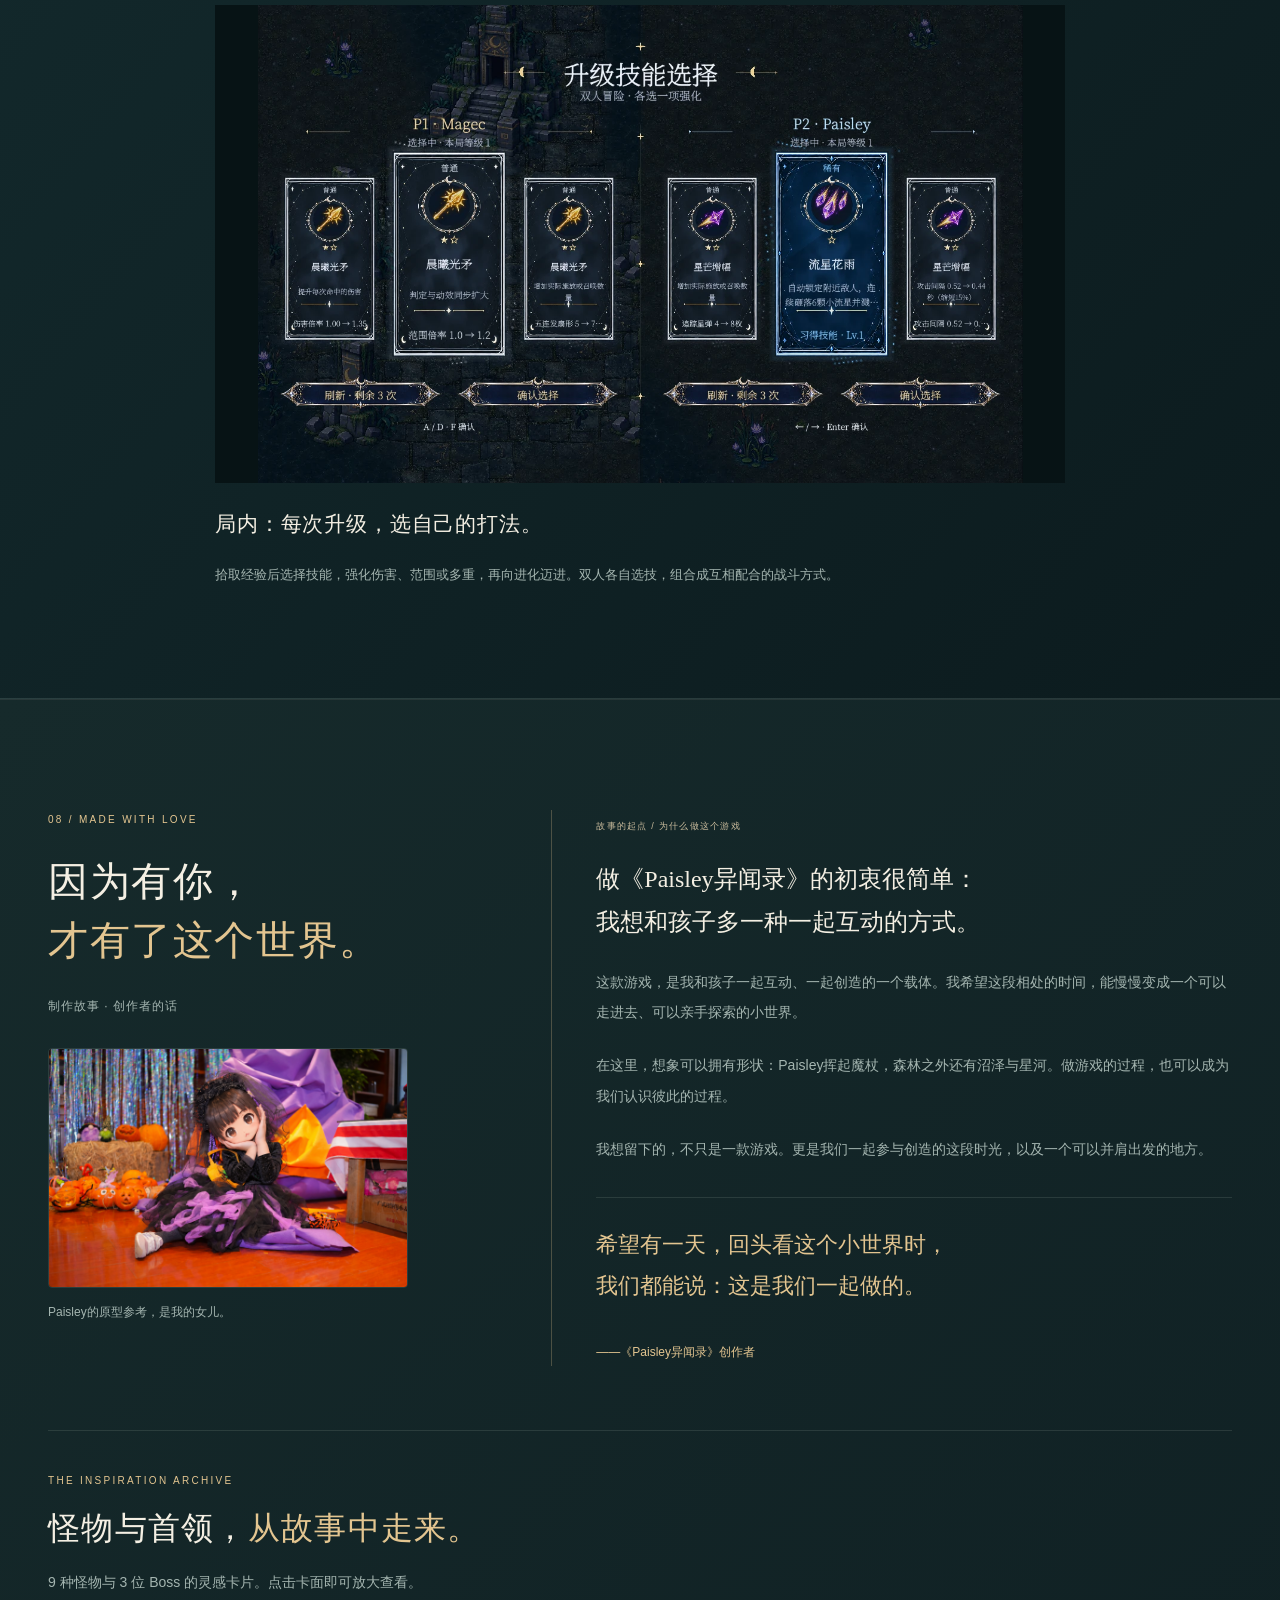
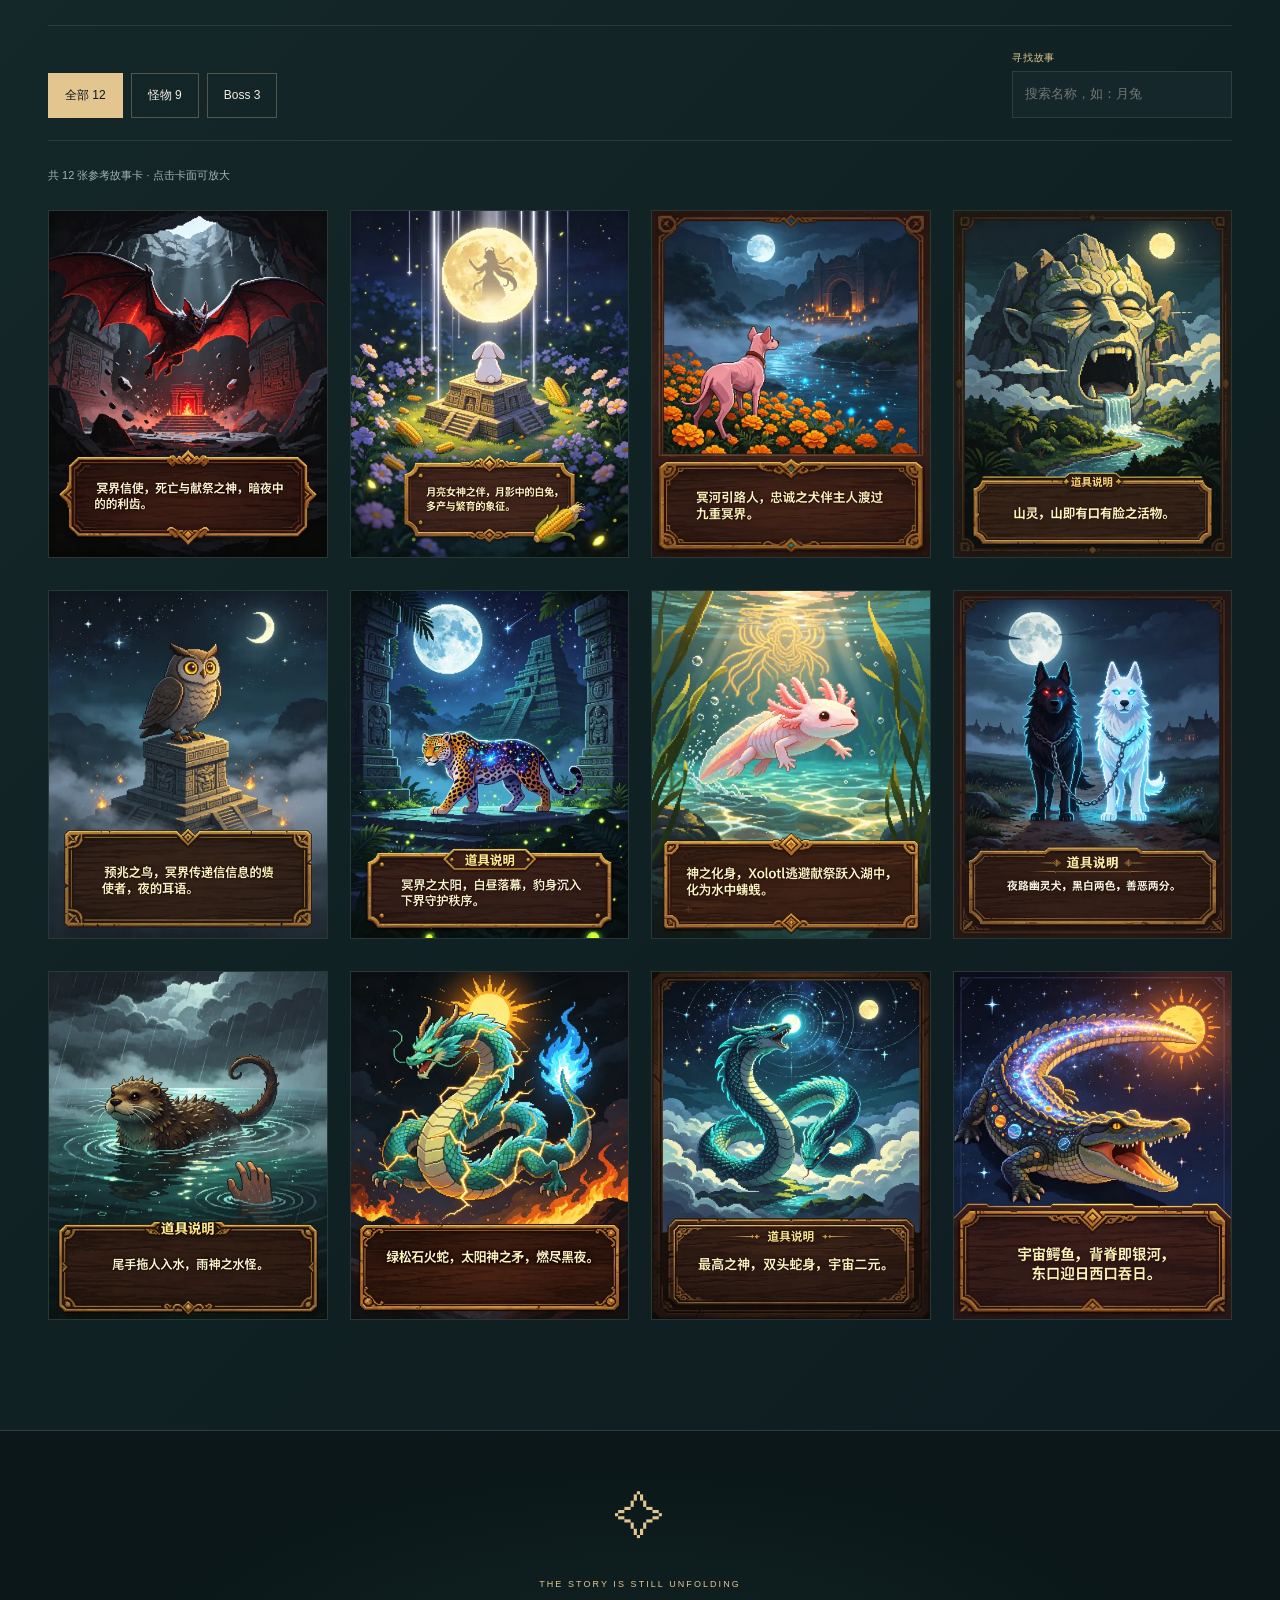
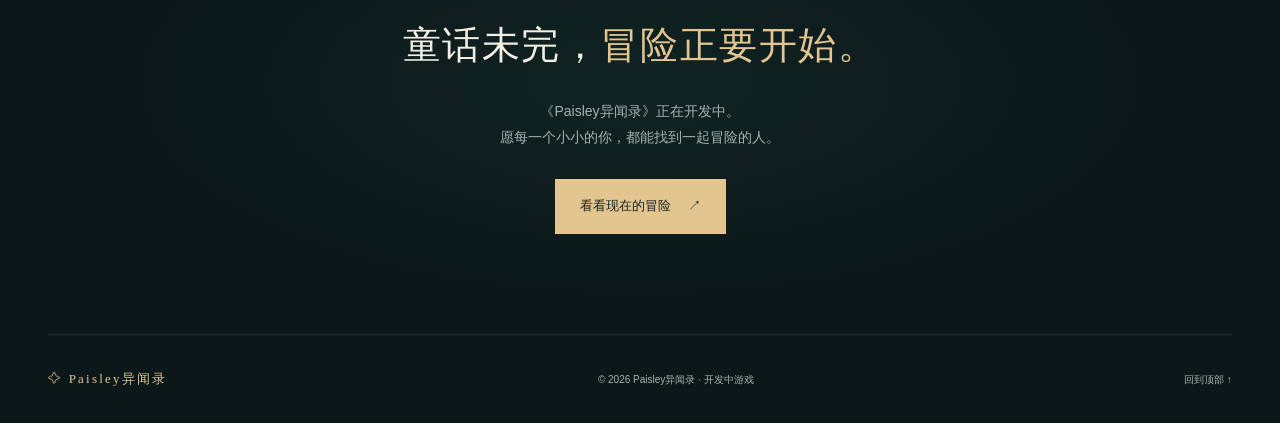
==== commit 30f8b199: "Replace hero skill summaries with character stories" ====
--- a/index.html
+++ b/index.html
@@ -15,7 +15,7 @@
   <script src="script.js?v=release-scope-20261011" defer></script>
   <link rel="stylesheet" href="lore.css?v=inline-2">
 
-<link rel="stylesheet" href="language.css?v=2"><script src="translations.js?v=elf-activity-20261011" defer></script><script src="language.js?v=clean-hero-20261011" defer></script><script src="lore.js?v=enemy-cards-20261011" defer></script><link rel="stylesheet" href="current.css?v=unified-story-20261011"></head>
+<link rel="stylesheet" href="language.css?v=2"><script src="translations.js?v=hero-stories-20261011" defer></script><script src="language.js?v=clean-hero-20261011" defer></script><script src="lore.js?v=enemy-cards-20261011" defer></script><link rel="stylesheet" href="current.css?v=unified-story-20261011"></head>
 <body>
   <a class="skip" href="#main">跳到主要内容</a>
   <header class="header"><a class="brand" href="#" aria-label="Paisley异闻录首页"><span class="brand-star">✧</span> Paisley异闻录</a><nav aria-label="主导航"><a href="#adventure">游戏特色</a><a href="#worlds">冒险世界</a><a href="#encounters">地图奇遇</a><a href="#companions">灵兽伙伴</a><a href="#story">制作故事</a><a href="#films">游戏影像 <span>↗</span></a></nav><span class="status"><i></i> 开发中</span><div class="language-switch" role="group" aria-label="Language / 语言"><button type="button" data-language="zh" aria-pressed="true" lang="zh-CN">中文</button><button type="button" data-language="en" aria-pressed="false" lang="en">English</button></div></header>
@@ -32,7 +32,7 @@
 
 <section id="films" class="section films"><div class="wrap"><div class="section-heading"><div><p class="eyebrow">01 / MOTION & MAGIC</p><h2>先看一眼，<em>冒险的模样。</em></h2></div></div><div class="film-grid"><article class="film"><div class="video-frame"><video id="gameplay" controls playsinline preload="metadata" poster="media/current/coop.webp" aria-label="59秒开发中游戏实机演示"><source src="media/gameplay-zh.mp4" type="video/mp4">您的浏览器不支持视频播放，<a href="media/gameplay-zh.mp4">下载实机视频</a>。</video></div></article><aside id="adventure" class="film-features" aria-labelledby="film-features-title"><h3 id="film-features-title">小小的身影，大大的魔法。</h3><ul><li><h4>并肩冒险</h4><p>本地双人合作，靠近合屏，远离自动分屏。</p></li><li><h4>魔法进化</h4><p>选择升级，让小小的法术成长为满屏魔法。</p></li><li><h4>灵兽相伴</h4><p>五位伙伴，自由搭配被动能力与主动技能。</p></li><li><h4>觉醒力量</h4><p>积攒充能，在关键时刻释放角色专属力量。</p></li></ul></aside></div></div></section>
 
-<section id="characters" class="section wrap current-heroes"><div class="section-heading"><div><p class="eyebrow">02 / CHOOSE YOUR MAGIC</p><h2>选择你的冒险伙伴。</h2></div><p>两位主角，更多相遇正在路上。</p></div><div class="current-roster"><article><div class="current-hero-art"><img src="media/current/princess.webp" alt="Paisley当前游戏形象" width="500" height="500" loading="lazy"></div><div class="current-hero-copy"><p class="eyebrow">PAISLEY / STARLIGHT</p><h3>Paisley</h3><p>从星弹到流星花雨，再到星穹盛放。用星光锁定敌群，让月光涟漪守住身边的空间。</p><ul class="spell-tags"><li>流星花雨</li><li>星穹盛放</li><li>月光涟漪</li></ul></div></article><article><div class="current-hero-art"><img src="media/current/magec-pixel-v9.png" alt="马格克当前游戏形象" width="500" height="500" loading="lazy"></div><div class="current-hero-copy"><p class="eyebrow">MAGEC / SUNLIGHT</p><h3>马格克</h3><p>晨曦光矛铺开贯穿弹幕，日光旋风切割近敌。以天顶裁决轰炸敌群，让日印层层引爆。</p><ul class="spell-tags"><li>晨曦光矛</li><li>日光旋风</li><li>天顶裁决</li></ul></div></article></div><div class="locked-roster"><article class="hero-locked"><div class="current-hero-art" aria-hidden="true"><svg viewBox="0 0 100 120" width="90" height="108" fill="none" stroke="currentColor" stroke-width="2"><path d="M30 49V30a20 20 0 0 1 40 0v19"/><rect x="17" y="49" width="66" height="57" rx="8"/><circle cx="50" cy="73" r="5"/><path d="M50 78v12"/></svg></div><div class="current-hero-copy"><h3>敬请期待</h3><p>敬请期待</p></div></article><article class="hero-locked"><div class="current-hero-art" aria-hidden="true"><svg viewBox="0 0 100 120" width="90" height="108" fill="none" stroke="currentColor" stroke-width="2"><path d="M30 49V30a20 20 0 0 1 40 0v19"/><rect x="17" y="49" width="66" height="57" rx="8"/><circle cx="50" cy="73" r="5"/><path d="M50 78v12"/></svg></div><div class="current-hero-copy"><h3>敬请期待</h3><p>敬请期待</p></div></article><article class="hero-locked"><div class="current-hero-art" aria-hidden="true"><svg viewBox="0 0 100 120" width="90" height="108" fill="none" stroke="currentColor" stroke-width="2"><path d="M30 49V30a20 20 0 0 1 40 0v19"/><rect x="17" y="49" width="66" height="57" rx="8"/><circle cx="50" cy="73" r="5"/><path d="M50 78v12"/></svg></div><div class="current-hero-copy"><h3>敬请期待</h3><p>敬请期待</p></div></article></div></section>
+<section id="characters" class="section wrap current-heroes"><div class="section-heading"><div><p class="eyebrow">02 / CHOOSE YOUR MAGIC</p><h2>选择你的冒险伙伴。</h2></div><p>两位主角，更多相遇正在路上。</p></div><div class="current-roster"><article><div class="current-hero-art"><img src="media/current/princess.webp" alt="Paisley当前游戏形象" width="500" height="500" loading="lazy"></div><div class="current-hero-copy"><h3>Paisley｜循星而来的小公主</h3><p>听见古书中微弱的求救，她化为星光走进传说。她想找回那些消失的结局，也想知道，故事里的人究竟在等待谁。</p></div></article><article><div class="current-hero-art"><img src="media/current/magec-pixel-v9.png" alt="马格克当前游戏形象" width="500" height="500" loading="lazy"></div><div class="current-hero-copy"><h3>Magec｜曙光之子</h3><p>日轮已经破碎，他却仍在长夜中守候。即使忘记了曾经守护的人，他也记得自己答应过——要带他们看见天亮。</p></div></article></div><div class="locked-roster"><article class="hero-locked"><div class="current-hero-art" aria-hidden="true"><svg viewBox="0 0 100 120" width="90" height="108" fill="none" stroke="currentColor" stroke-width="2"><path d="M30 49V30a20 20 0 0 1 40 0v19"/><rect x="17" y="49" width="66" height="57" rx="8"/><circle cx="50" cy="73" r="5"/><path d="M50 78v12"/></svg></div><div class="current-hero-copy"><h3>敬请期待</h3><p>敬请期待</p></div></article><article class="hero-locked"><div class="current-hero-art" aria-hidden="true"><svg viewBox="0 0 100 120" width="90" height="108" fill="none" stroke="currentColor" stroke-width="2"><path d="M30 49V30a20 20 0 0 1 40 0v19"/><rect x="17" y="49" width="66" height="57" rx="8"/><circle cx="50" cy="73" r="5"/><path d="M50 78v12"/></svg></div><div class="current-hero-copy"><h3>敬请期待</h3><p>敬请期待</p></div></article><article class="hero-locked"><div class="current-hero-art" aria-hidden="true"><svg viewBox="0 0 100 120" width="90" height="108" fill="none" stroke="currentColor" stroke-width="2"><path d="M30 49V30a20 20 0 0 1 40 0v19"/><rect x="17" y="49" width="66" height="57" rx="8"/><circle cx="50" cy="73" r="5"/><path d="M50 78v12"/></svg></div><div class="current-hero-copy"><h3>敬请期待</h3><p>敬请期待</p></div></article></div></section>
     <section id="worlds" class="section wrap worlds"><div class="section-heading"><div><p class="eyebrow">03 / BEYOND THE FOREST</p><h2>每一道回廊，<em>通往新的奇境。</em></h2></div><p>三章世界 · 不同的战场与挑战</p></div><div class="world-overview"><figure class="world-story film"><div class="video-frame"><video id="world-story-video" controls playsinline preload="none" poster="media/current/story-spirit-poster.webp" aria-label="15秒故事开场：小公主化为灵体进入异闻录"><source src="media/paisley-story-spirit-15s.mp4" type="video/mp4"><a href="media/paisley-story-spirit-15s.mp4">下载故事视频</a></video></div><figcaption><div><span class="eyebrow">THE STORY BEGINS / 15 SEC</span><h3>翻开异闻录，走进故事。</h3><p>当传说忘记了结局，Paisley回应书中的求救，化为灵体进入异闻之境。</p></div><span class="world-story-note">故事开场动画 · 中文配音 · 非实机画面</span></figcaption></figure><div class="world-grid"><article><img src="media/current/map-view-2x-0.webp" alt="童话森林地图预览，林木与草地间的探索道路" loading="lazy"><div><span class="eyebrow">CHAPTER I</span><h3>童话森林</h3><p>从林间怪潮到绿松石火蛇，在探索与走位中建立第一套魔法搭配。</p></div></article><article><img src="media/current/map-view-2x-1.webp" alt="月蚀沼泽与沉没神庙地图预览" loading="lazy"><div><span class="eyebrow">CHAPTER II</span><h3>月蚀沼泽</h3><p>跟随魂灯穿过沉城，引出旅途的奖励，再迎战双头巨蛇。</p></div></article><article><img src="media/current/map-view-2x-2.webp" alt="星河天井与映星圣泉地图预览" loading="lazy"><div><span class="eyebrow">CHAPTER III</span><h3>星河天井</h3><p>在圣泉与水晶之间迎击敌群，向宇宙鳄鱼发起挑战。</p></div></article></div></div></section>
 
 
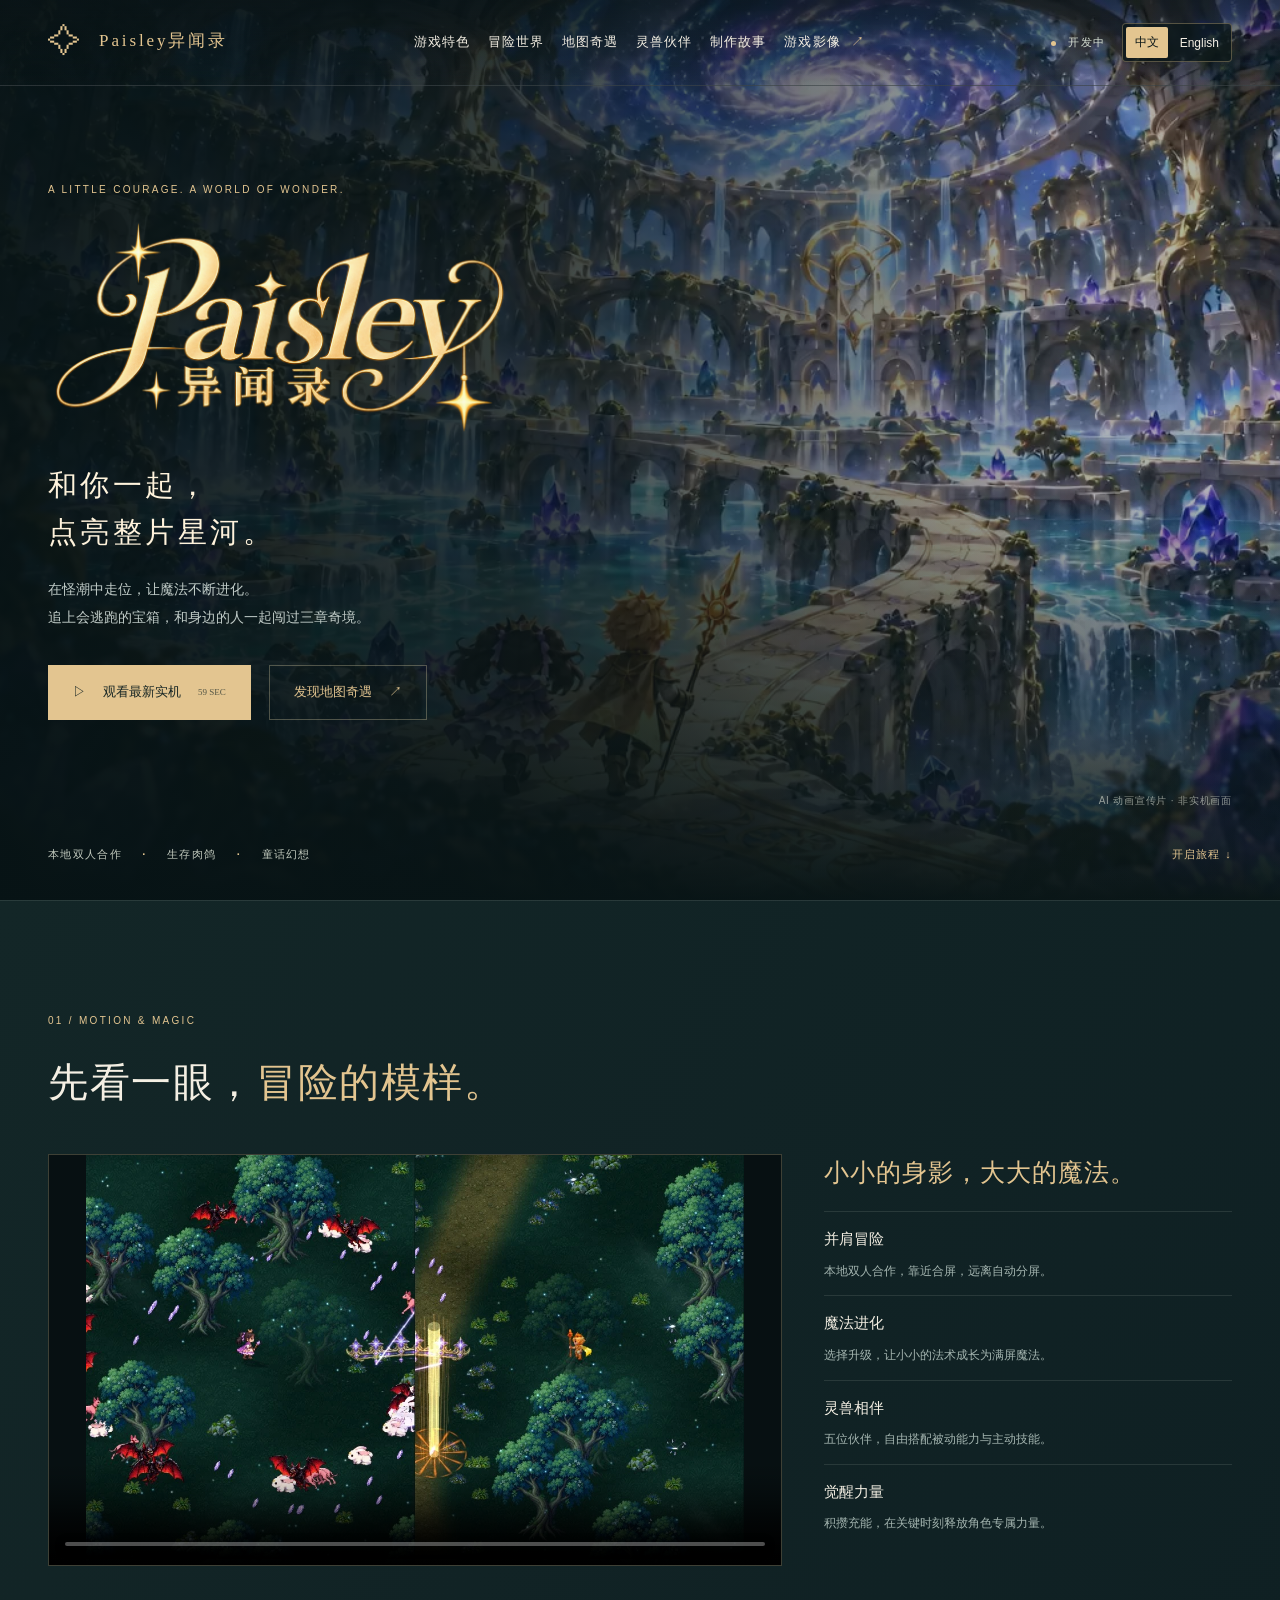
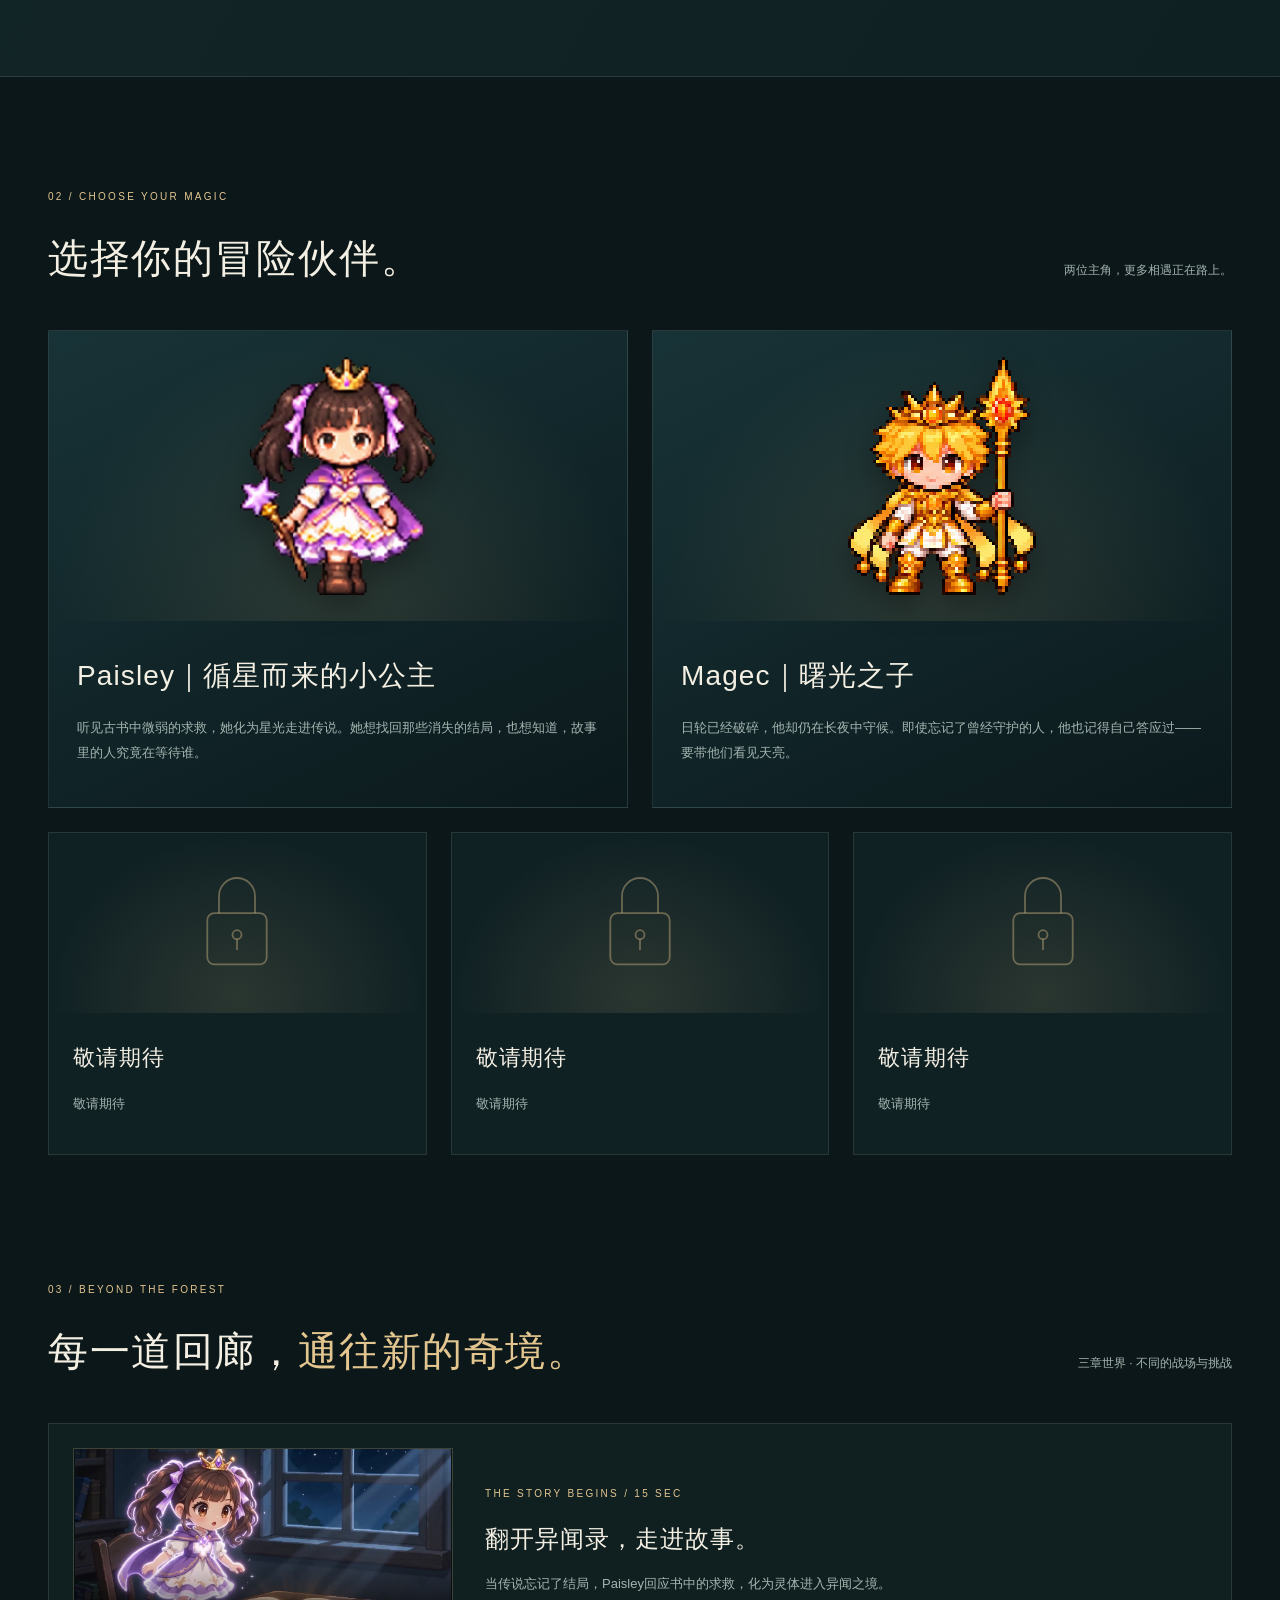
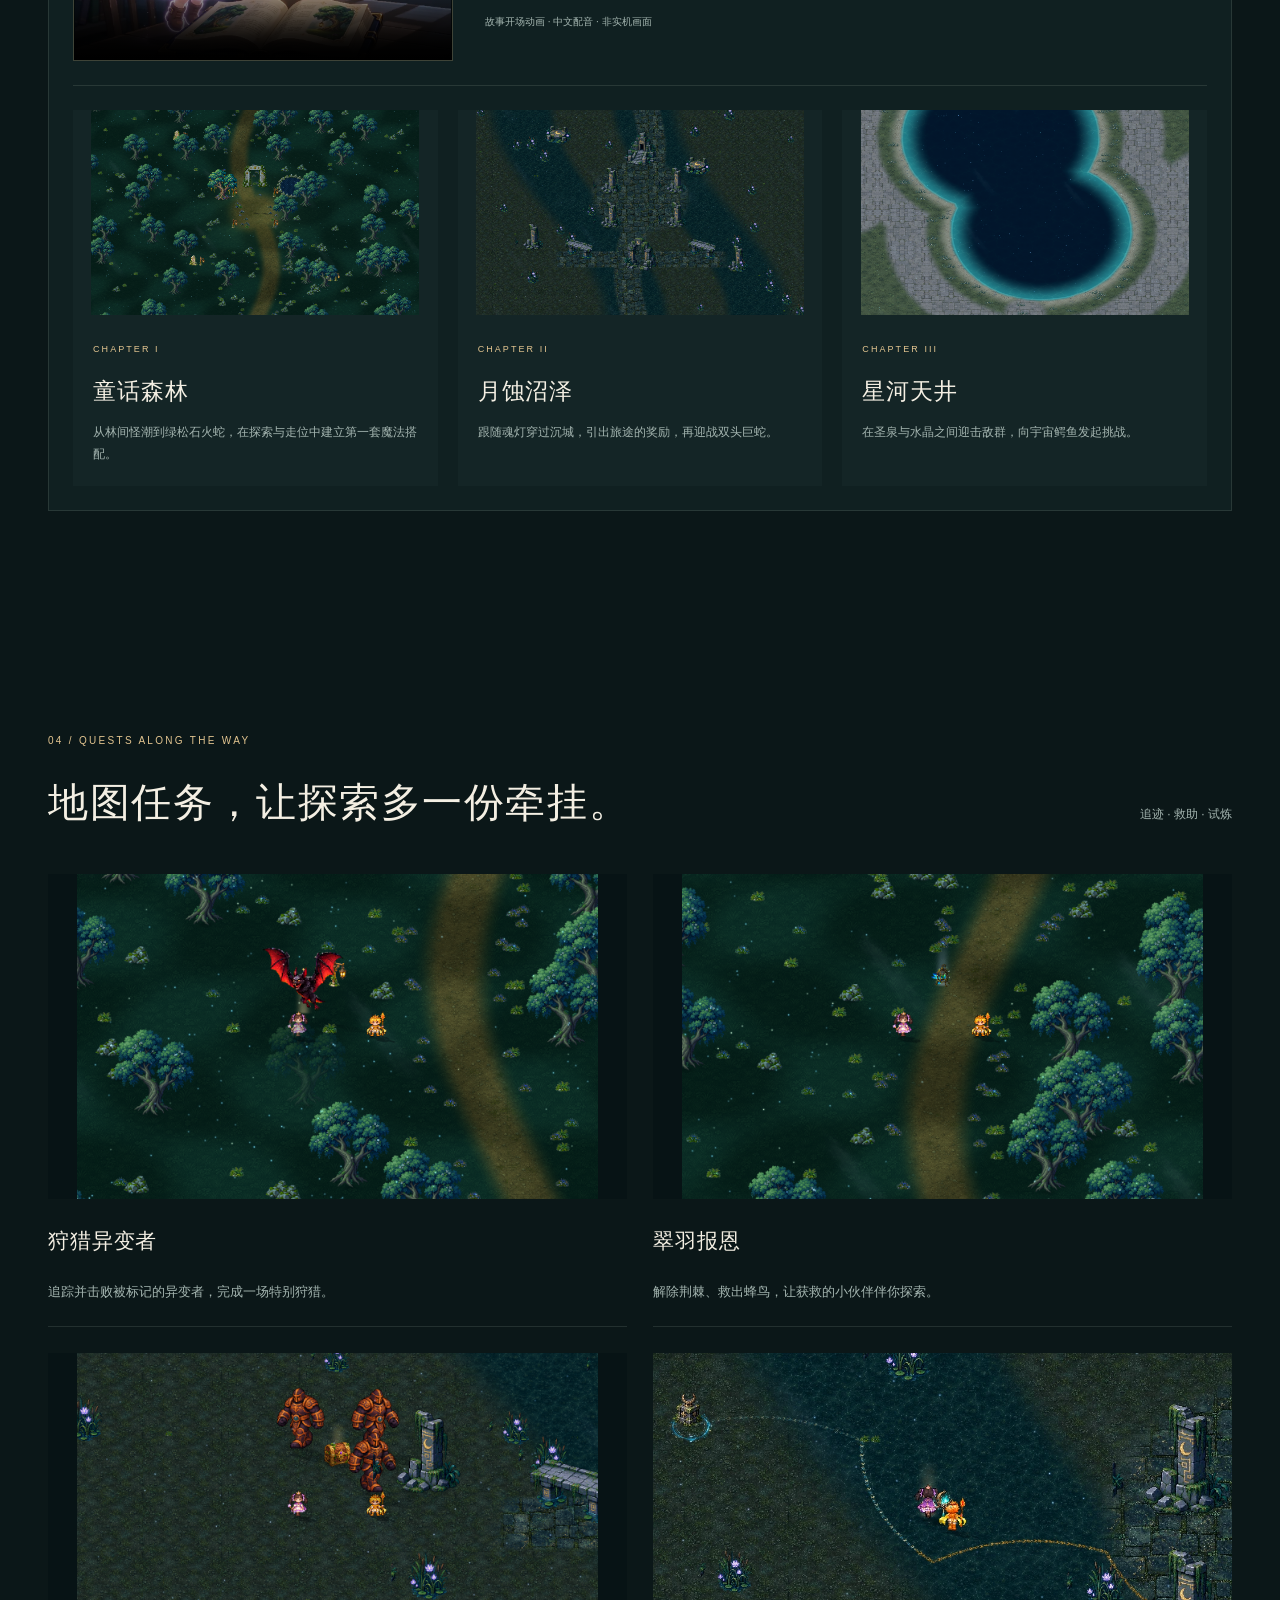
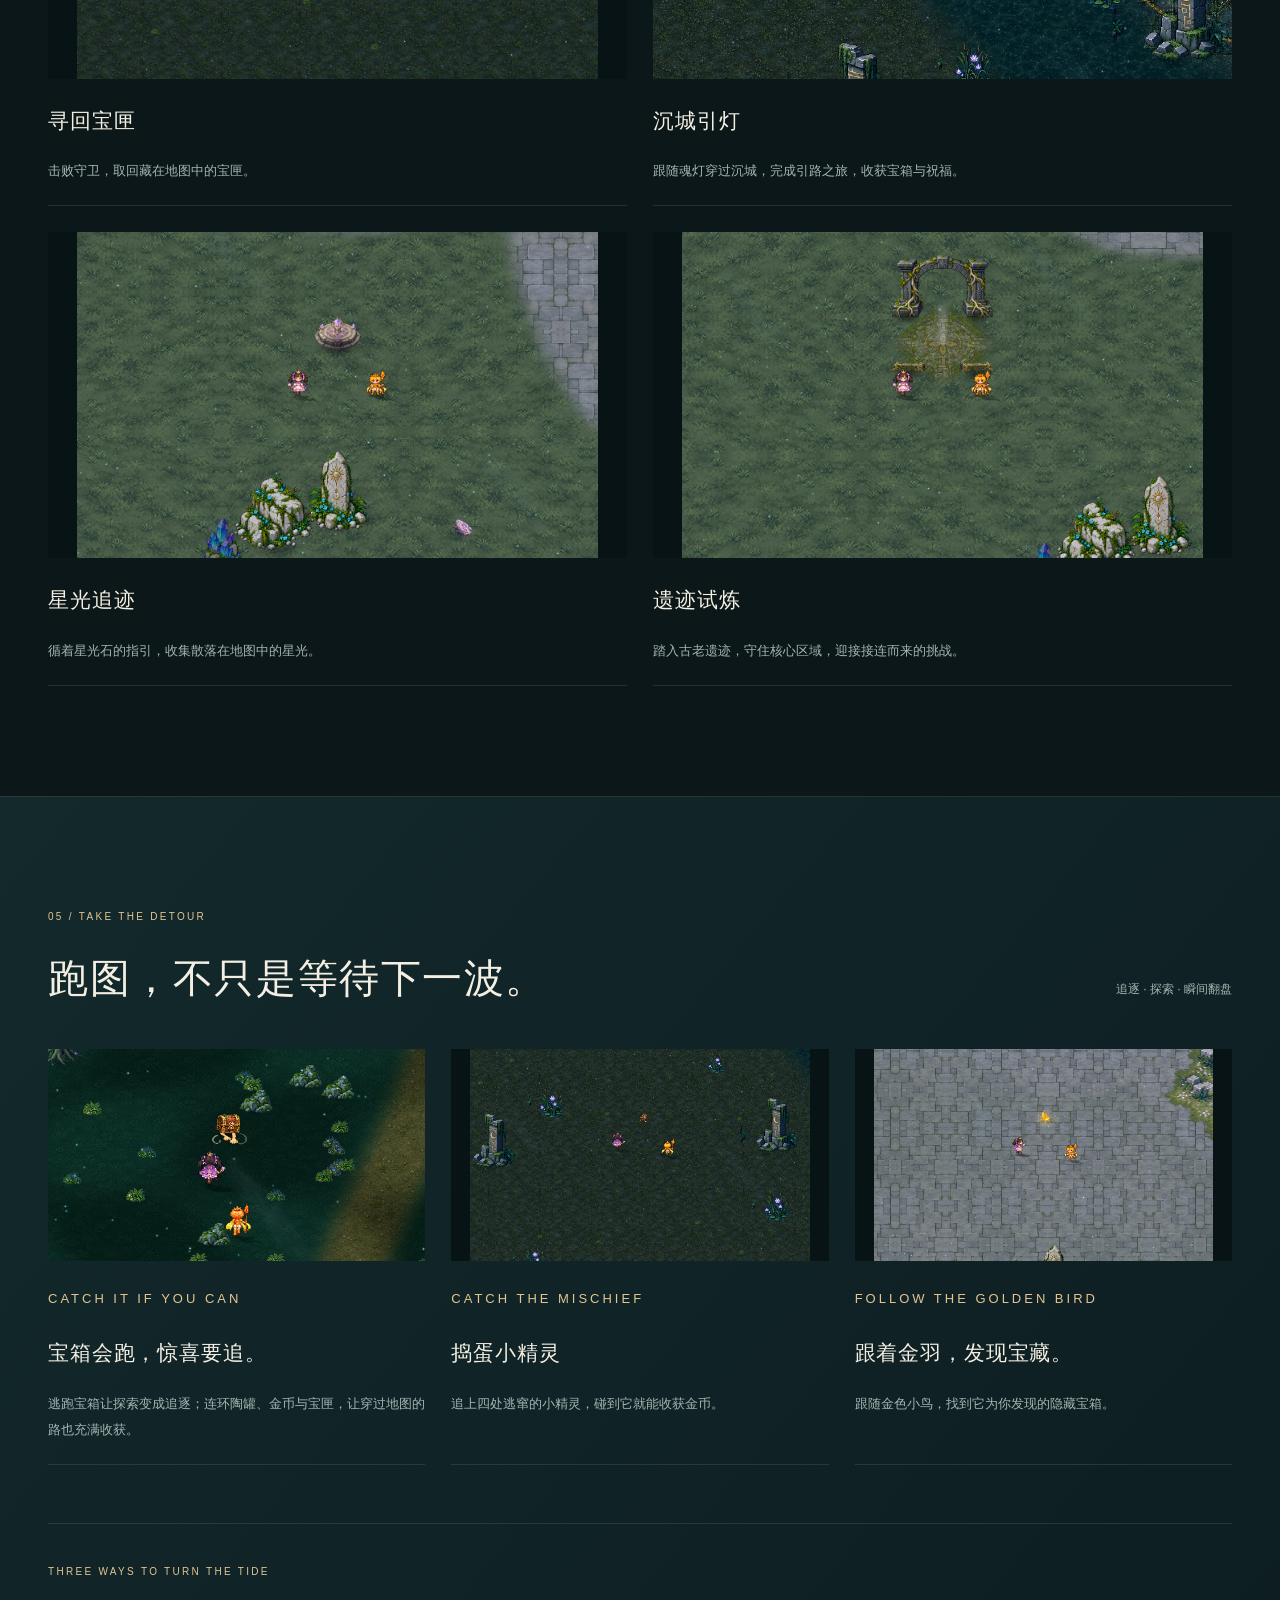
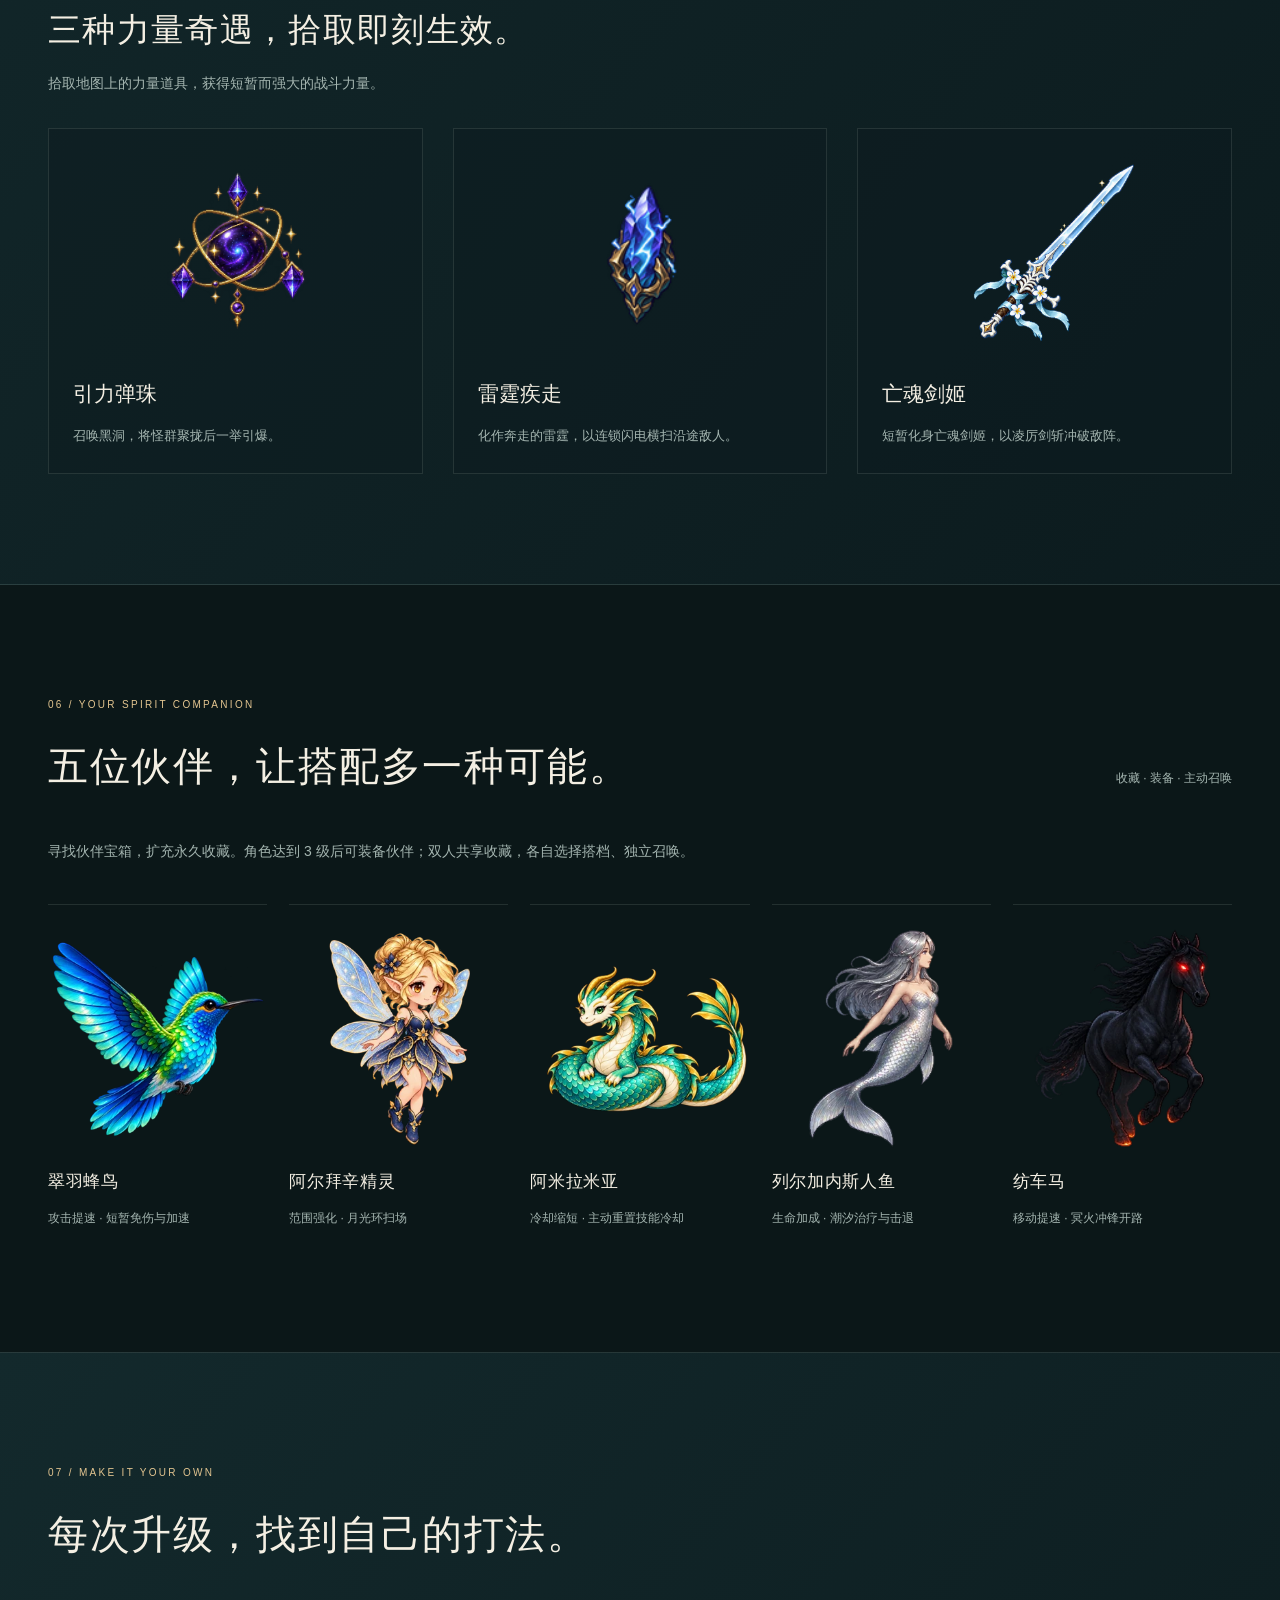
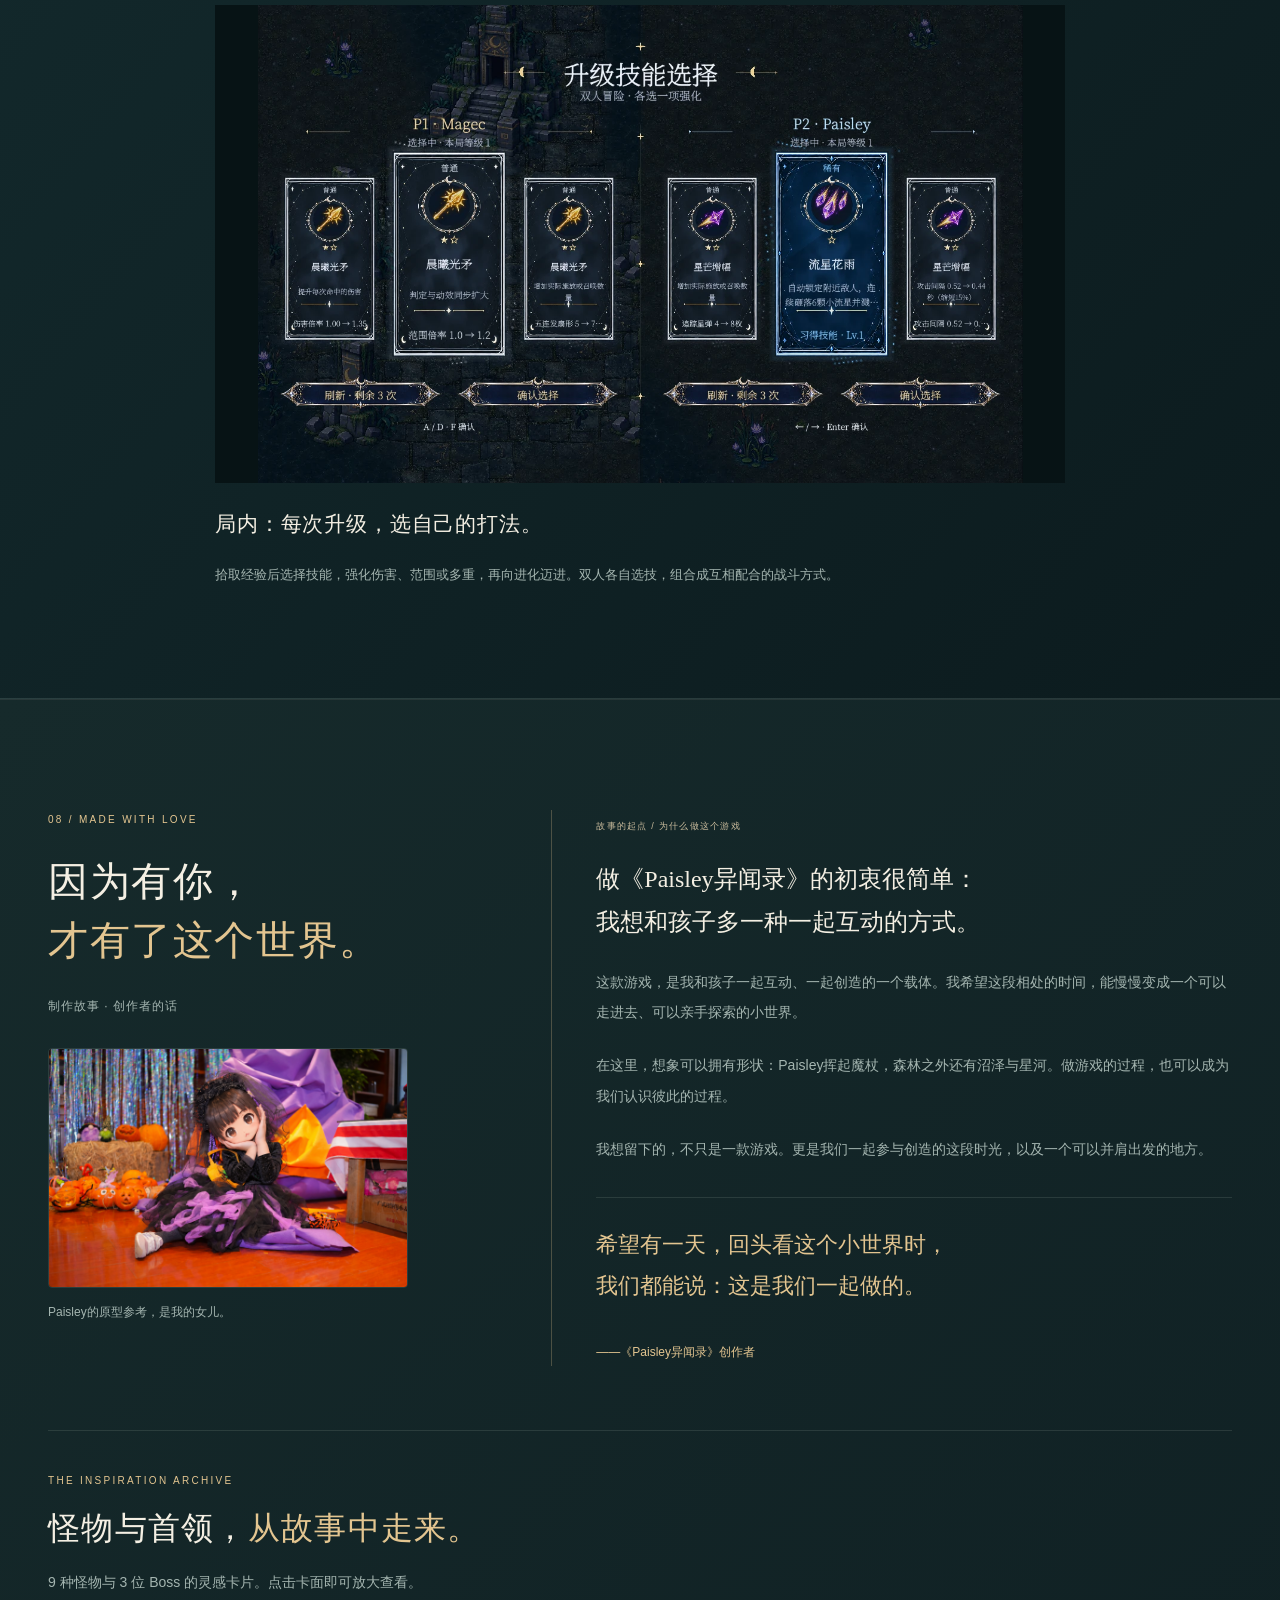
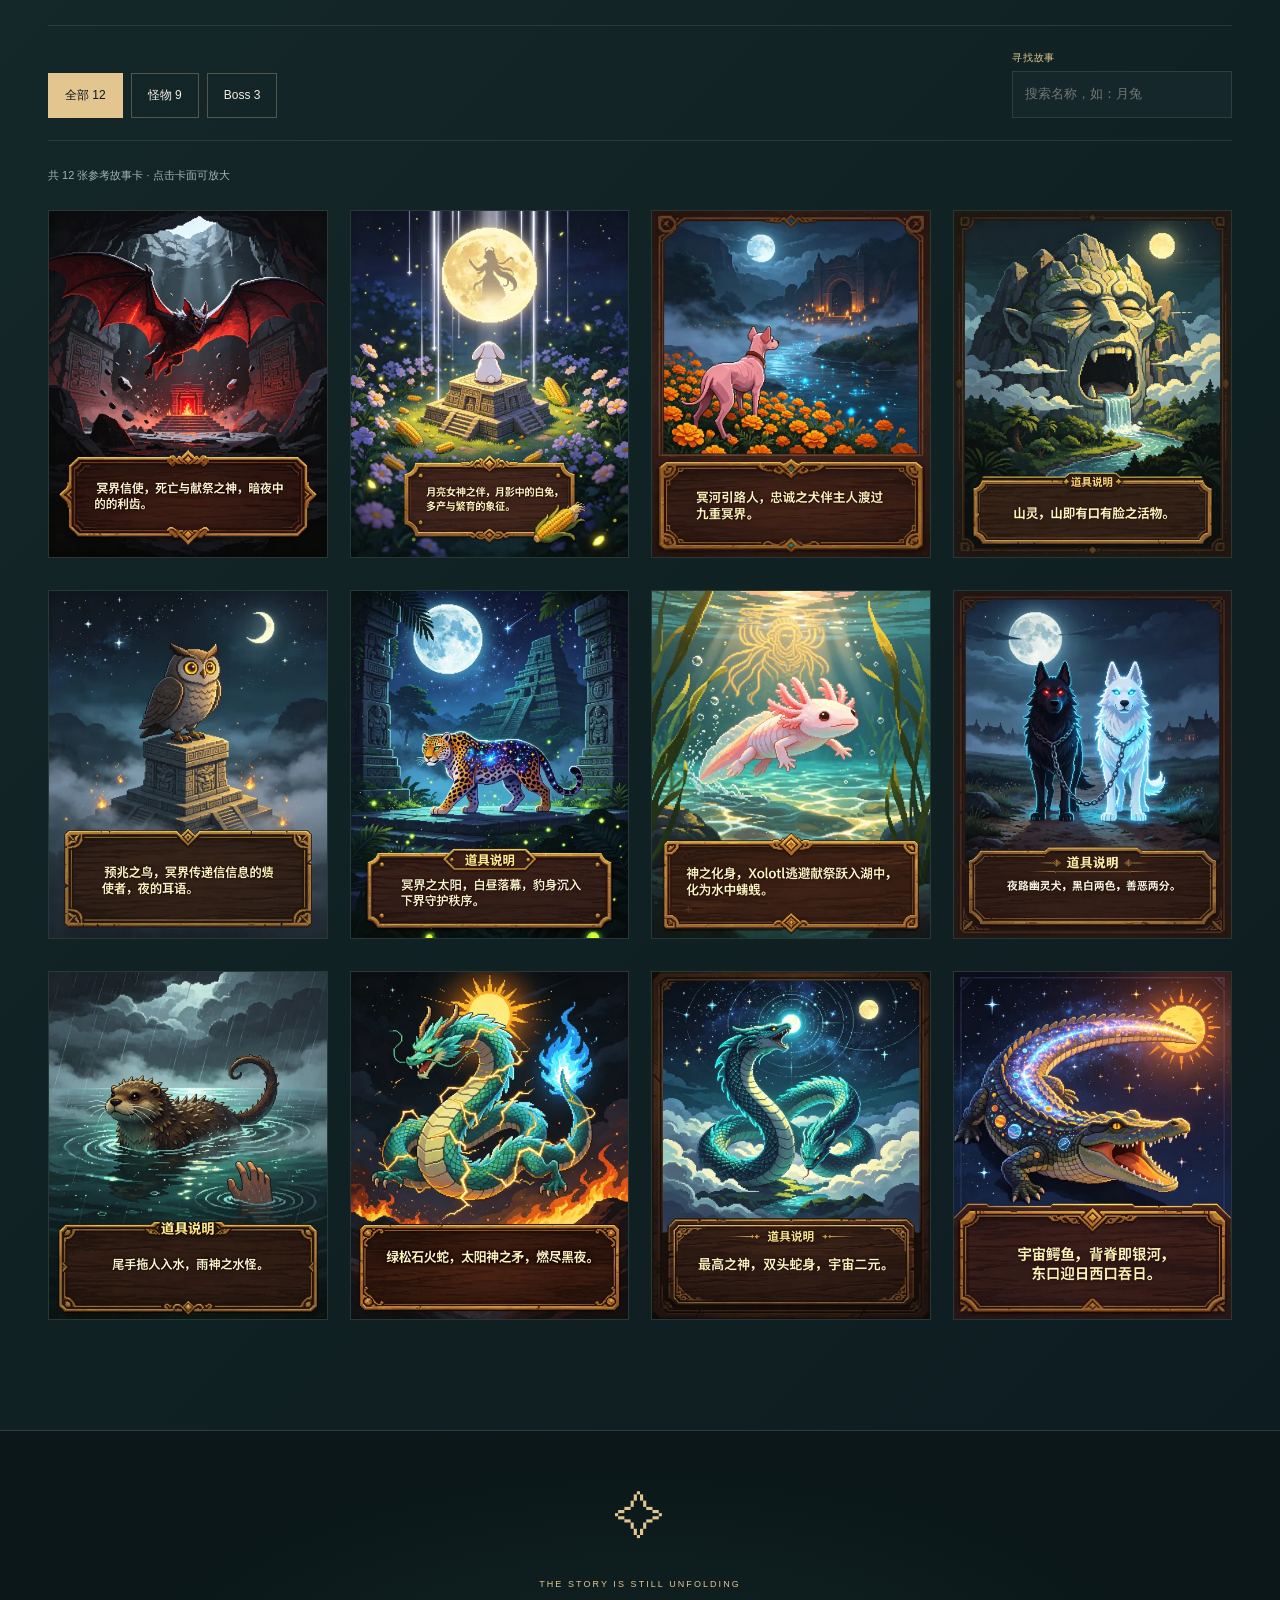
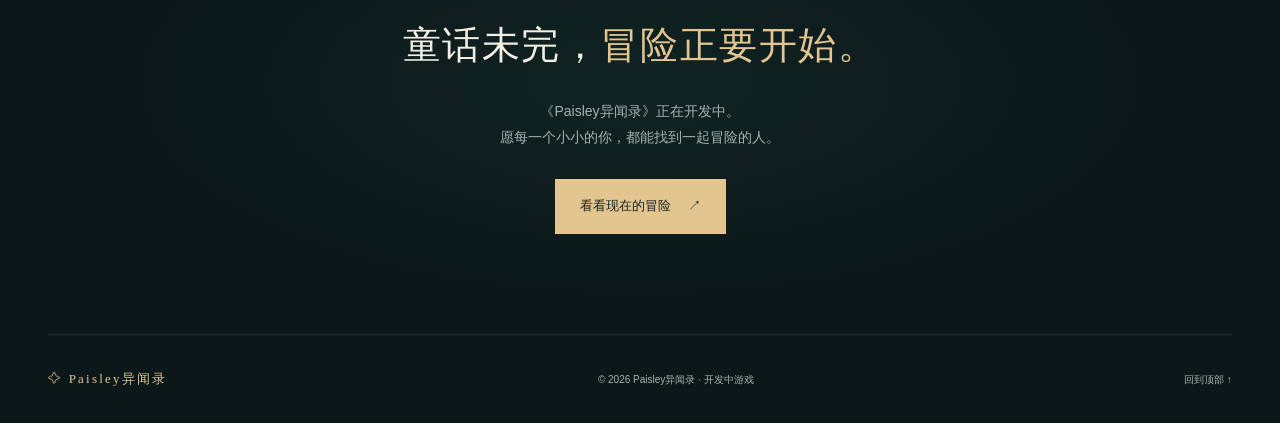
==== commit 3e924ce2: "Show one encounter in each chapter environment" ====
--- a/index.html
+++ b/index.html
@@ -15,7 +15,7 @@
   <script src="script.js?v=release-scope-20261011" defer></script>
   <link rel="stylesheet" href="lore.css?v=inline-2">
 
-<link rel="stylesheet" href="language.css?v=2"><script src="translations.js?v=hero-stories-20261011" defer></script><script src="language.js?v=clean-hero-20261011" defer></script><script src="lore.js?v=enemy-cards-20261011" defer></script><link rel="stylesheet" href="current.css?v=unified-story-20261011"></head>
+<link rel="stylesheet" href="language.css?v=2"><script src="translations.js?v=encounter-chapters-20261011" defer></script><script src="language.js?v=clean-hero-20261011" defer></script><script src="lore.js?v=enemy-cards-20261011" defer></script><link rel="stylesheet" href="current.css?v=unified-story-20261011"></head>
 <body>
   <a class="skip" href="#main">跳到主要内容</a>
   <header class="header"><a class="brand" href="#" aria-label="Paisley异闻录首页"><span class="brand-star">✧</span> Paisley异闻录</a><nav aria-label="主导航"><a href="#adventure">游戏特色</a><a href="#worlds">冒险世界</a><a href="#encounters">地图奇遇</a><a href="#companions">灵兽伙伴</a><a href="#story">制作故事</a><a href="#films">游戏影像 <span>↗</span></a></nav><span class="status"><i></i> 开发中</span><div class="language-switch" role="group" aria-label="Language / 语言"><button type="button" data-language="zh" aria-pressed="true" lang="zh-CN">中文</button><button type="button" data-language="en" aria-pressed="false" lang="en">English</button></div></header>
@@ -38,7 +38,7 @@
 
 
 <section id="map-tasks" class="section wrap"><div class="section-heading"><div><p class="eyebrow">04 / QUESTS ALONG THE WAY</p><h2>地图任务，让探索多一份牵挂。</h2></div><p>追迹 · 救助 · 试炼</p></div><div class="encounter-grid"><article><img src="media/current/task-hunt.webp" alt="狩猎异变者" loading="lazy" width="1440" height="810"><div><h3>狩猎异变者</h3><p>追踪并击败被标记的异变者，完成一场特别狩猎。</p></div></article><article><img src="media/current/task-hummingbird.webp" alt="翠羽报恩" loading="lazy" width="1440" height="810"><div><h3>翠羽报恩</h3><p>解除荆棘、救出蜂鸟，让获救的小伙伴伴你探索。</p></div></article><article><img src="media/current/task-cache-chapter.webp" alt="寻回宝匣" loading="lazy" width="1440" height="810"><div><h3>寻回宝匣</h3><p>击败守卫，取回藏在地图中的宝匣。</p></div></article><article><img src="media/current/lantern-activity.webp" alt="沉城引灯" loading="lazy" width="1440" height="810"><div><h3>沉城引灯</h3><p>跟随魂灯穿过沉城，完成引路之旅，收获宝箱与祝福。</p></div></article><article><img src="media/current/task-trail-chapter.webp" alt="星光追迹" loading="lazy" width="1440" height="810"><div><h3>星光追迹</h3><p>循着星光石的指引，收集散落在地图中的星光。</p></div></article><article><img src="media/current/task-trial-chapter.webp" alt="遗迹试炼" loading="lazy" width="1440" height="810"><div><h3>遗迹试炼</h3><p>踏入古老遗迹，守住核心区域，迎接接连而来的挑战。</p></div></article></div></section>
-<section id="encounters" class="section encounters"><div class="wrap"><div class="section-heading"><div><p class="eyebrow">05 / TAKE THE DETOUR</p><h2>跑图，不只是等待下一波。</h2></div><p>追逐 · 探索 · 瞬间翻盘</p></div><div class="encounter-grid"><article><img src="media/current/chest-activity.webp" alt="宝箱会跑，惊喜要追。" loading="lazy" width="1440" height="810"><div><p class="eyebrow">CATCH IT IF YOU CAN</p><h3>宝箱会跑，惊喜要追。</h3><p>逃跑宝箱让探索变成追逐；连环陶罐、金币与宝匣，让穿过地图的路也充满收获。</p></div></article><article><img src="media/current/mischievous-elf-activity.webp" alt="捣蛋小精灵" loading="lazy" width="1440" height="810"><div><p class="eyebrow">CATCH THE MISCHIEF</p><h3>捣蛋小精灵</h3><p>追上四处逃窜的小精灵，碰到它就能收获金币。</p></div></article><article><img src="media/current/golden-bird-activity.webp" alt="跟着金羽，发现宝藏。" loading="lazy" width="1440" height="810"><div><p class="eyebrow">FOLLOW THE GOLDEN BIRD</p><h3>跟着金羽，发现宝藏。</h3><p>跟随金色小鸟穿过森林，找到它为你发现的隐藏宝箱。</p></div></article></div><div class="power-encounters" aria-labelledby="power-title"><p class="eyebrow">THREE WAYS TO TURN THE TIDE</p><h3 id="power-title">三种力量奇遇，拾取即刻生效。</h3><p class="power-intro">拾取地图上的力量道具，获得短暂而强大的战斗力量。</p><div class="power-grid"><article><div class="power-art power-art-gravity"><img src="media/current/power-gravity.png" alt="引力弹珠" loading="lazy"></div><h4>引力弹珠</h4><p>召唤黑洞，将怪群聚拢后一举引爆。</p></article><article><div class="power-art power-art-thunder"><img src="media/current/power-thunder.png" alt="雷霆疾走" loading="lazy"></div><h4>雷霆疾走</h4><p>化作奔走的雷霆，以连锁闪电横扫沿途敌人。</p></article><article><div class="power-art power-art-swordswoman"><img src="media/current/power-swordswoman.png" alt="亡魂剑姬" loading="lazy"></div><h4>亡魂剑姬</h4><p>短暂化身亡魂剑姬，以凌厉剑斩冲破敌阵。</p></article></div></div></div></section>
+<section id="encounters" class="section encounters"><div class="wrap"><div class="section-heading"><div><p class="eyebrow">05 / TAKE THE DETOUR</p><h2>跑图，不只是等待下一波。</h2></div><p>追逐 · 探索 · 瞬间翻盘</p></div><div class="encounter-grid"><article><img src="media/current/chest-activity.webp" alt="宝箱会跑，惊喜要追。" loading="lazy" width="1440" height="810"><div><p class="eyebrow">CATCH IT IF YOU CAN</p><h3>宝箱会跑，惊喜要追。</h3><p>逃跑宝箱让探索变成追逐；连环陶罐、金币与宝匣，让穿过地图的路也充满收获。</p></div></article><article><img src="media/current/mischievous-elf-swamp.webp" alt="捣蛋小精灵" loading="lazy" width="1440" height="810"><div><p class="eyebrow">CATCH THE MISCHIEF</p><h3>捣蛋小精灵</h3><p>追上四处逃窜的小精灵，碰到它就能收获金币。</p></div></article><article><img src="media/current/golden-bird-spring.webp" alt="跟着金羽，发现宝藏。" loading="lazy" width="1440" height="810"><div><p class="eyebrow">FOLLOW THE GOLDEN BIRD</p><h3>跟着金羽，发现宝藏。</h3><p>跟随金色小鸟，找到它为你发现的隐藏宝箱。</p></div></article></div><div class="power-encounters" aria-labelledby="power-title"><p class="eyebrow">THREE WAYS TO TURN THE TIDE</p><h3 id="power-title">三种力量奇遇，拾取即刻生效。</h3><p class="power-intro">拾取地图上的力量道具，获得短暂而强大的战斗力量。</p><div class="power-grid"><article><div class="power-art power-art-gravity"><img src="media/current/power-gravity.png" alt="引力弹珠" loading="lazy"></div><h4>引力弹珠</h4><p>召唤黑洞，将怪群聚拢后一举引爆。</p></article><article><div class="power-art power-art-thunder"><img src="media/current/power-thunder.png" alt="雷霆疾走" loading="lazy"></div><h4>雷霆疾走</h4><p>化作奔走的雷霆，以连锁闪电横扫沿途敌人。</p></article><article><div class="power-art power-art-swordswoman"><img src="media/current/power-swordswoman.png" alt="亡魂剑姬" loading="lazy"></div><h4>亡魂剑姬</h4><p>短暂化身亡魂剑姬，以凌厉剑斩冲破敌阵。</p></article></div></div></div></section>
 <section id="companions" class="section wrap"><div class="section-heading"><div><p class="eyebrow">06 / YOUR SPIRIT COMPANION</p><h2>五位伙伴，让搭配多一种可能。</h2></div><p>收藏 · 装备 · 主动召唤</p></div><p class="module-intro">寻找伙伴宝箱，扩充永久收藏。角色达到 3 级后可装备伙伴；双人共享收藏，各自选择搭档、独立召唤。</p><div class="companion-grid"><article><img src="media/current/jade_hummingbird.webp" alt="翠羽蜂鸟" loading="lazy" width="320" height="320"><h3>翠羽蜂鸟</h3><p>攻击提速 · 短暂免伤与加速</p></article><article><img src="media/current/albaicin.webp" alt="阿尔拜辛精灵" loading="lazy" width="320" height="320"><h3>阿尔拜辛精灵</h3><p>范围强化 · 月光环扫场</p></article><article><img src="media/current/amilamia.webp" alt="阿米拉米亚" loading="lazy" width="320" height="320"><h3>阿米拉米亚</h3><p>冷却缩短 · 主动重置技能冷却</p></article><article><img src="media/current/sirena_lierganes.webp" alt="列尔加内斯人鱼" loading="lazy" width="320" height="320"><h3>列尔加内斯人鱼</h3><p>生命加成 · 潮汐治疗与击退</p></article><article><img src="media/current/cabalo_fiana.webp" alt="纺车马" loading="lazy" width="320" height="320"><h3>纺车马</h3><p>移动提速 · 冥火冲锋开路</p></article></div></section>
 <section id="growth" class="section growth"><div class="wrap"><div class="section-heading"><div><p class="eyebrow">07 / MAKE IT YOUR OWN</p><h2>每次升级，找到自己的打法。</h2></div></div><div class="growth-grid"><article><img src="media/current/choices.webp" alt="局内：每次升级，选自己的打法。" loading="lazy" width="1440" height="810"><h3>局内：每次升级，选自己的打法。</h3><p>拾取经验后选择技能，强化伤害、范围或多重，再向进化迈进。双人各自选技，组合成互相配合的战斗方式。</p></article></div></div></section>
     <section id="story" class="section story-section" aria-labelledby="story-title">
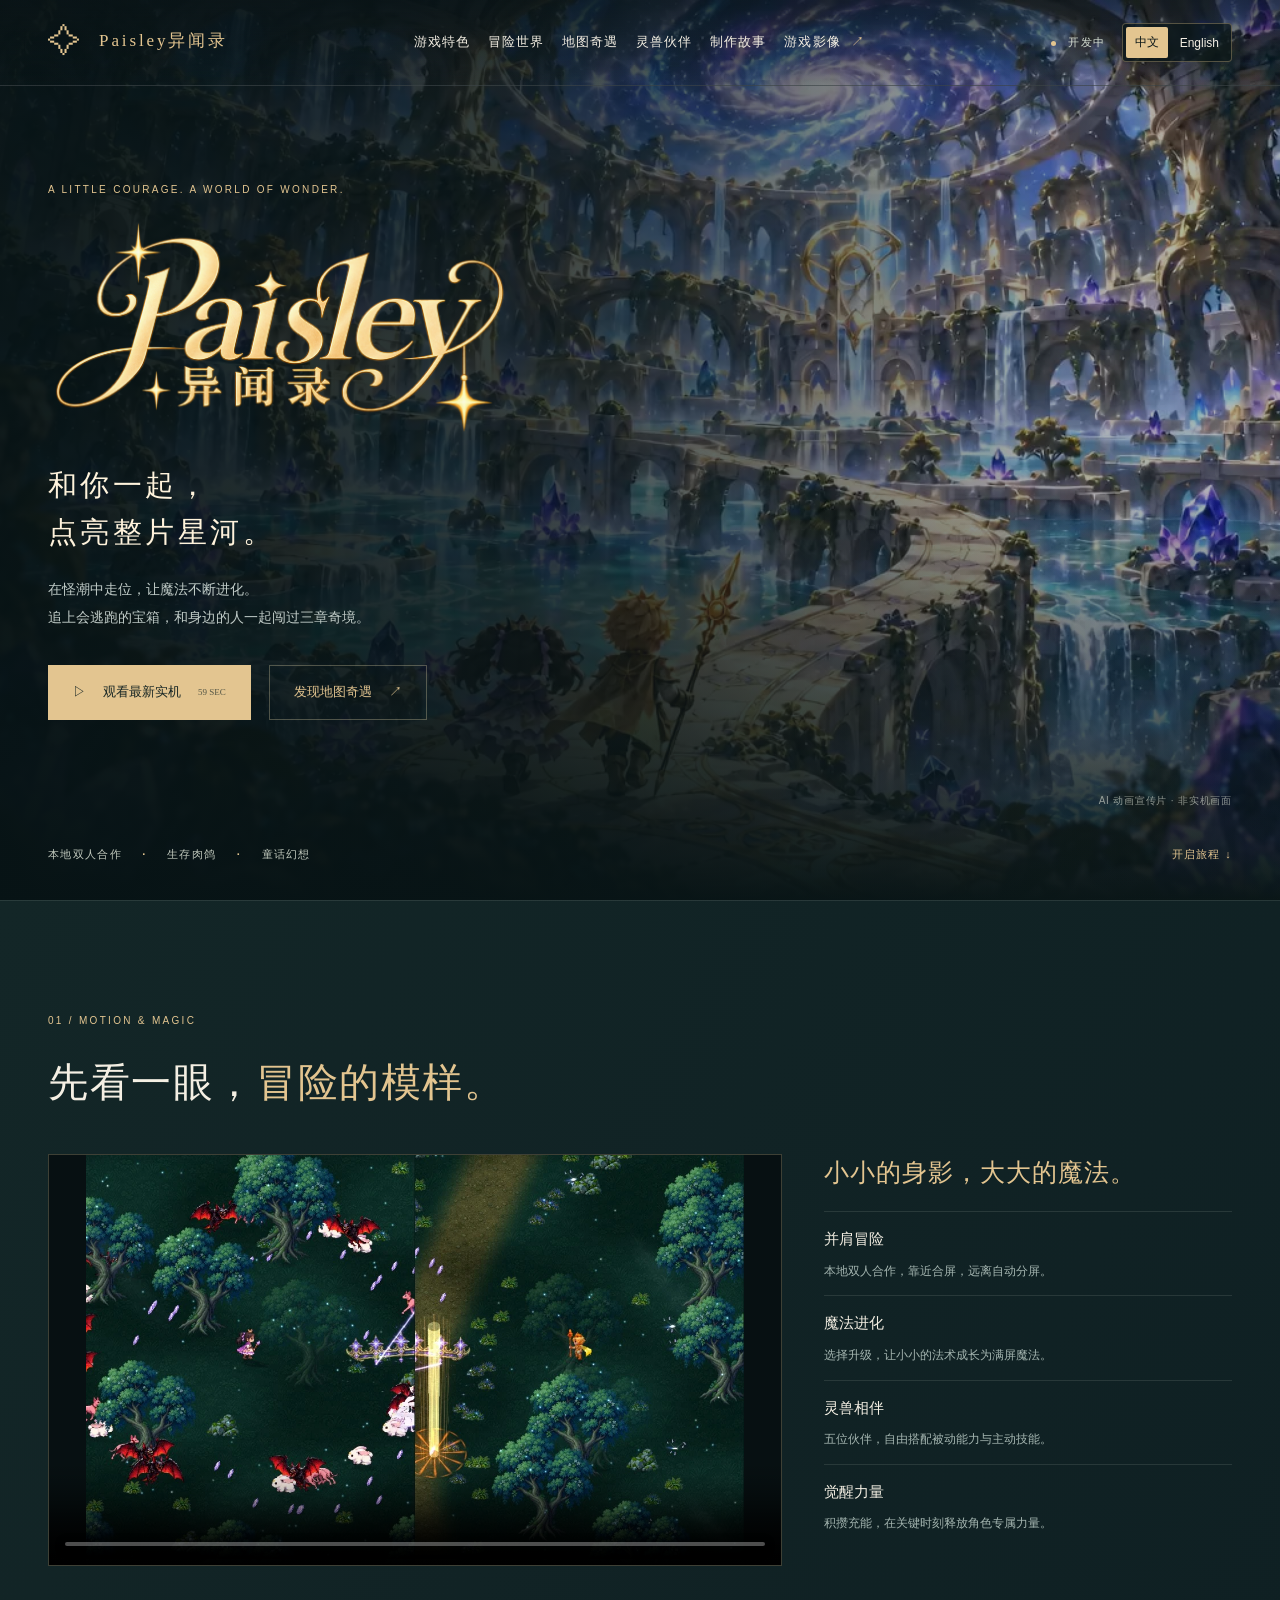
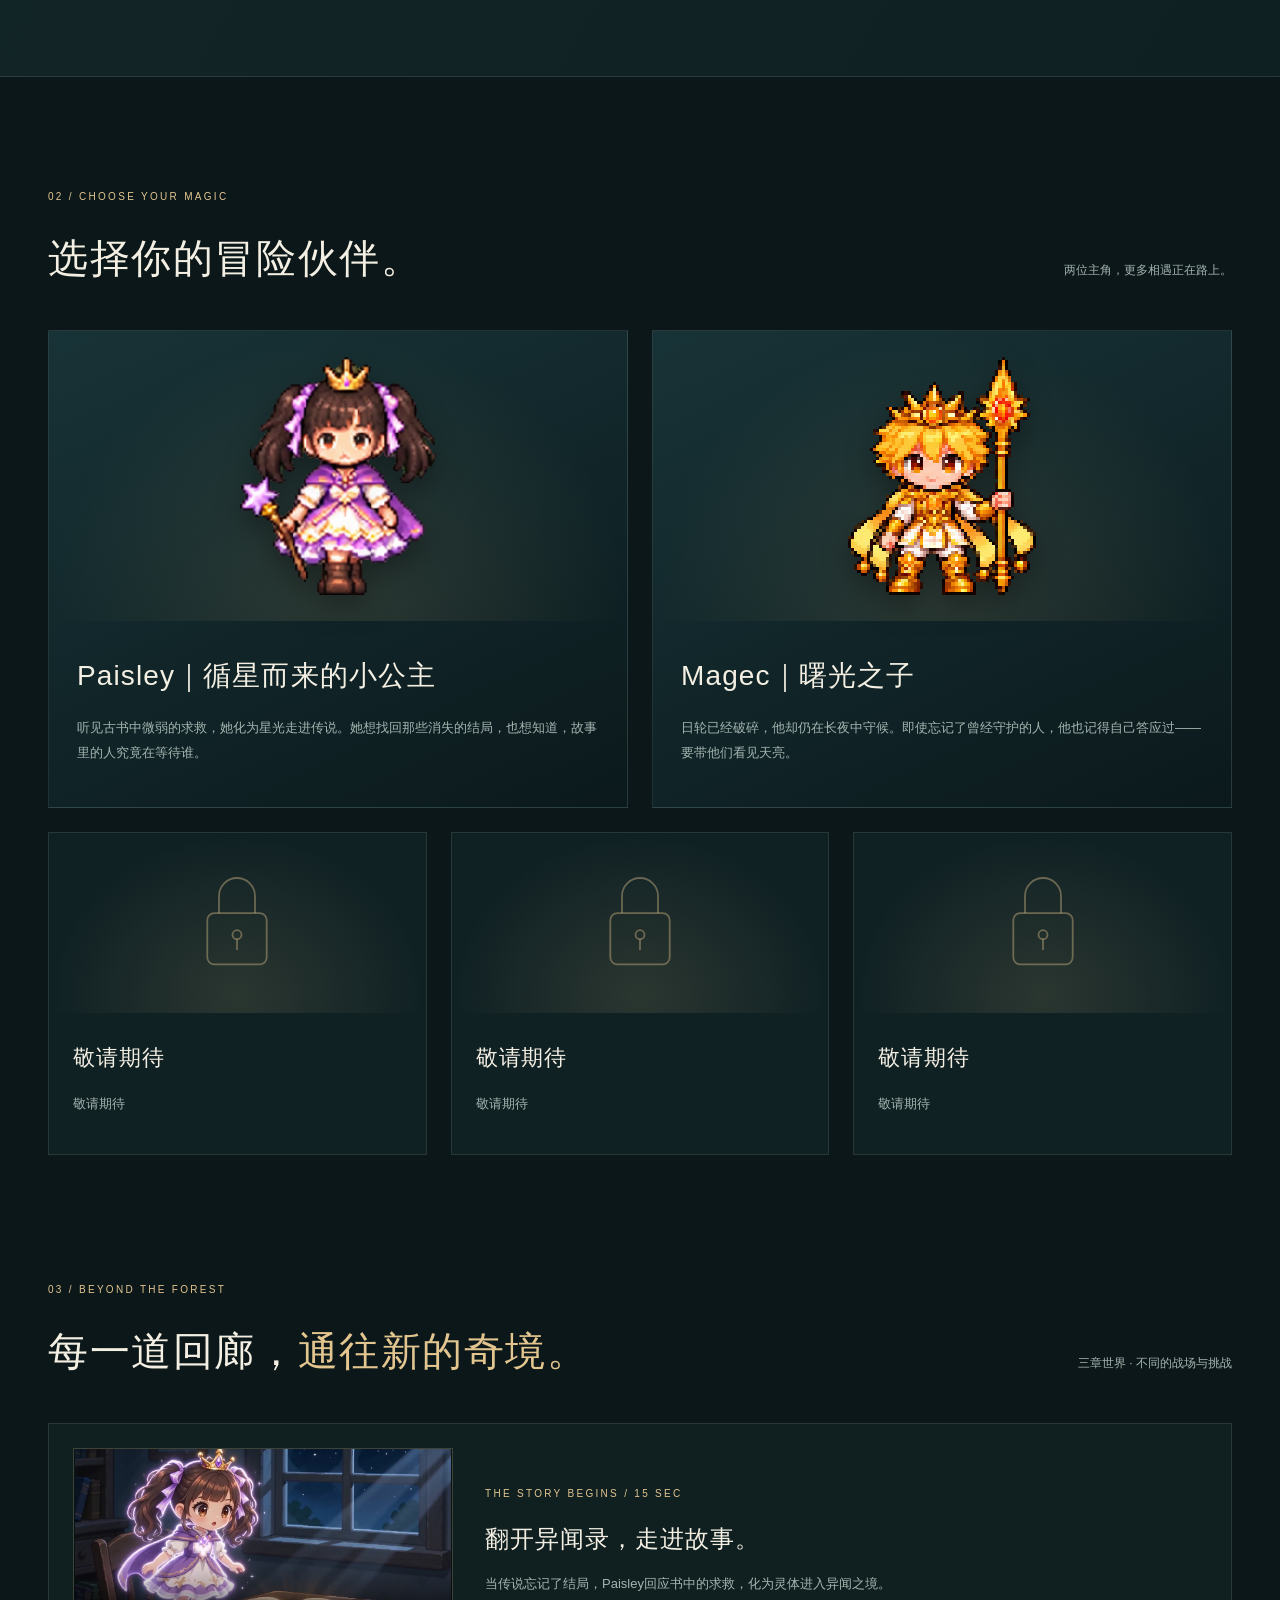
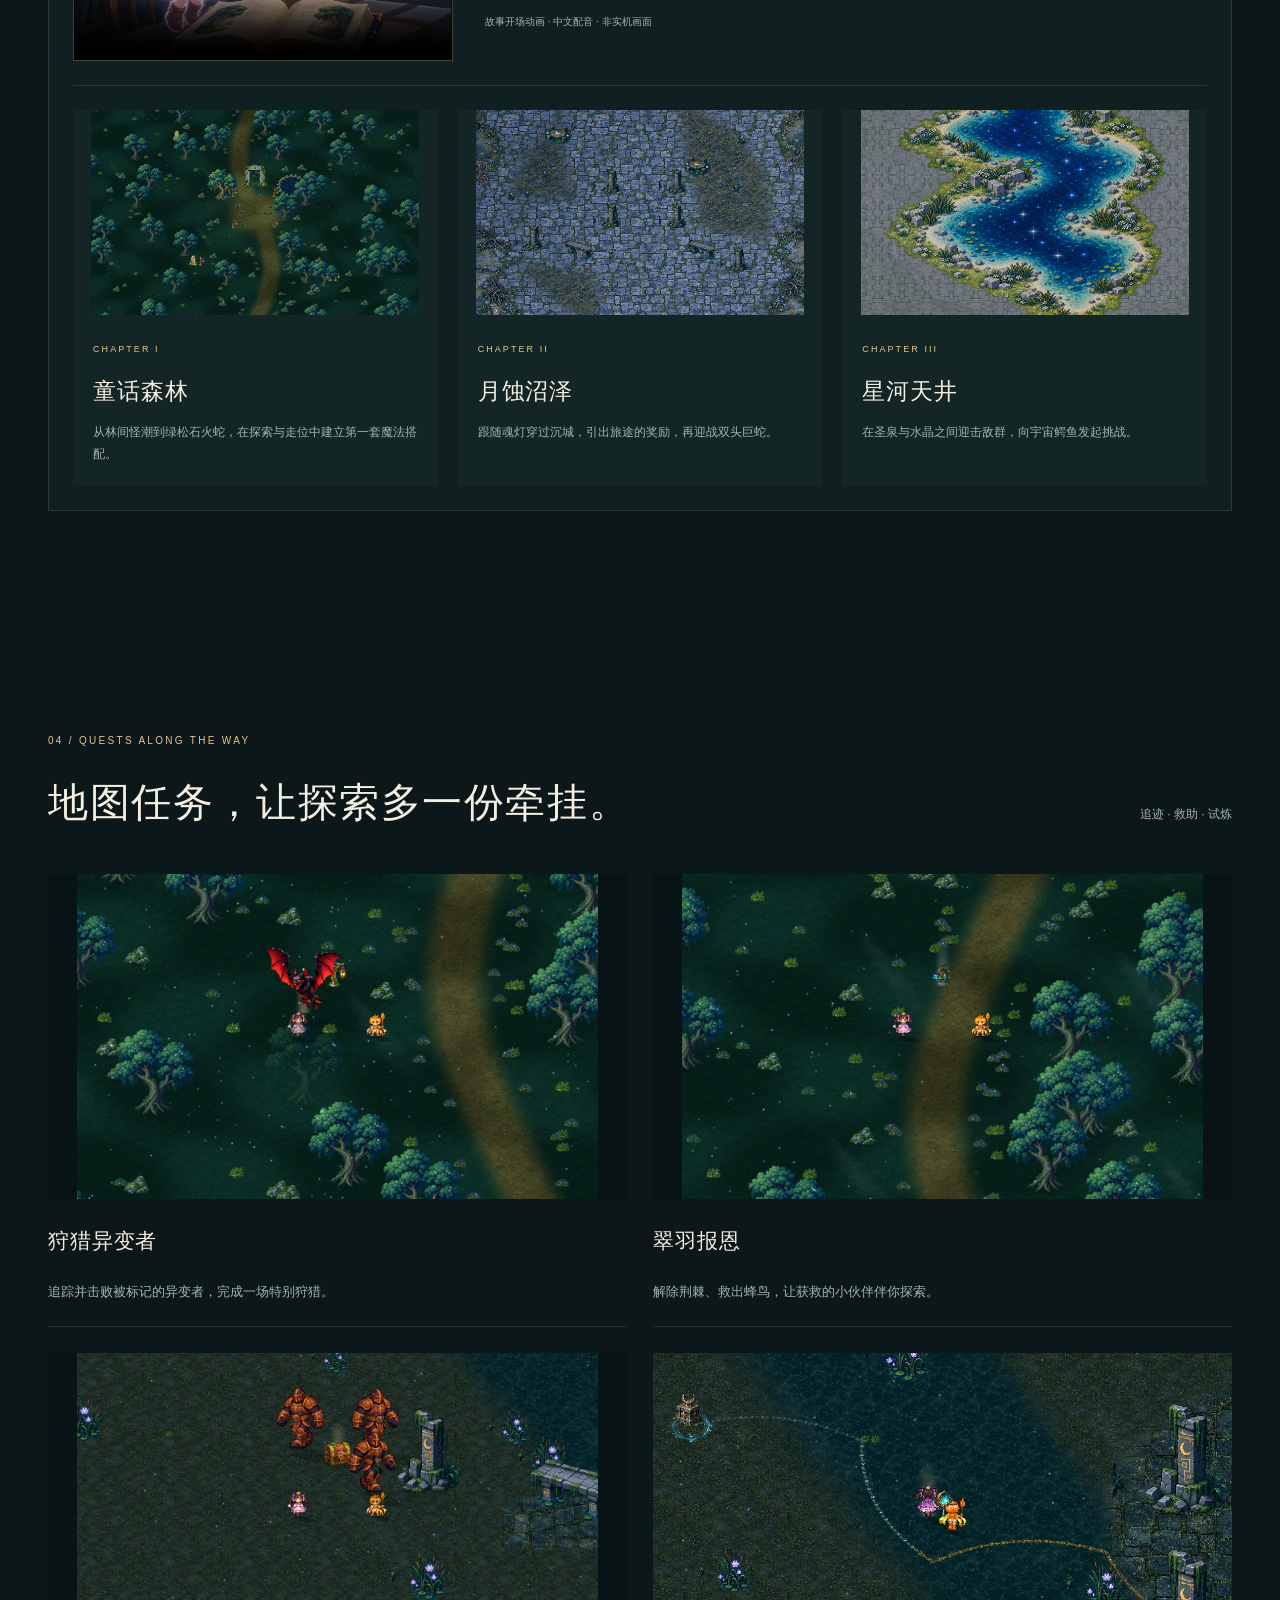
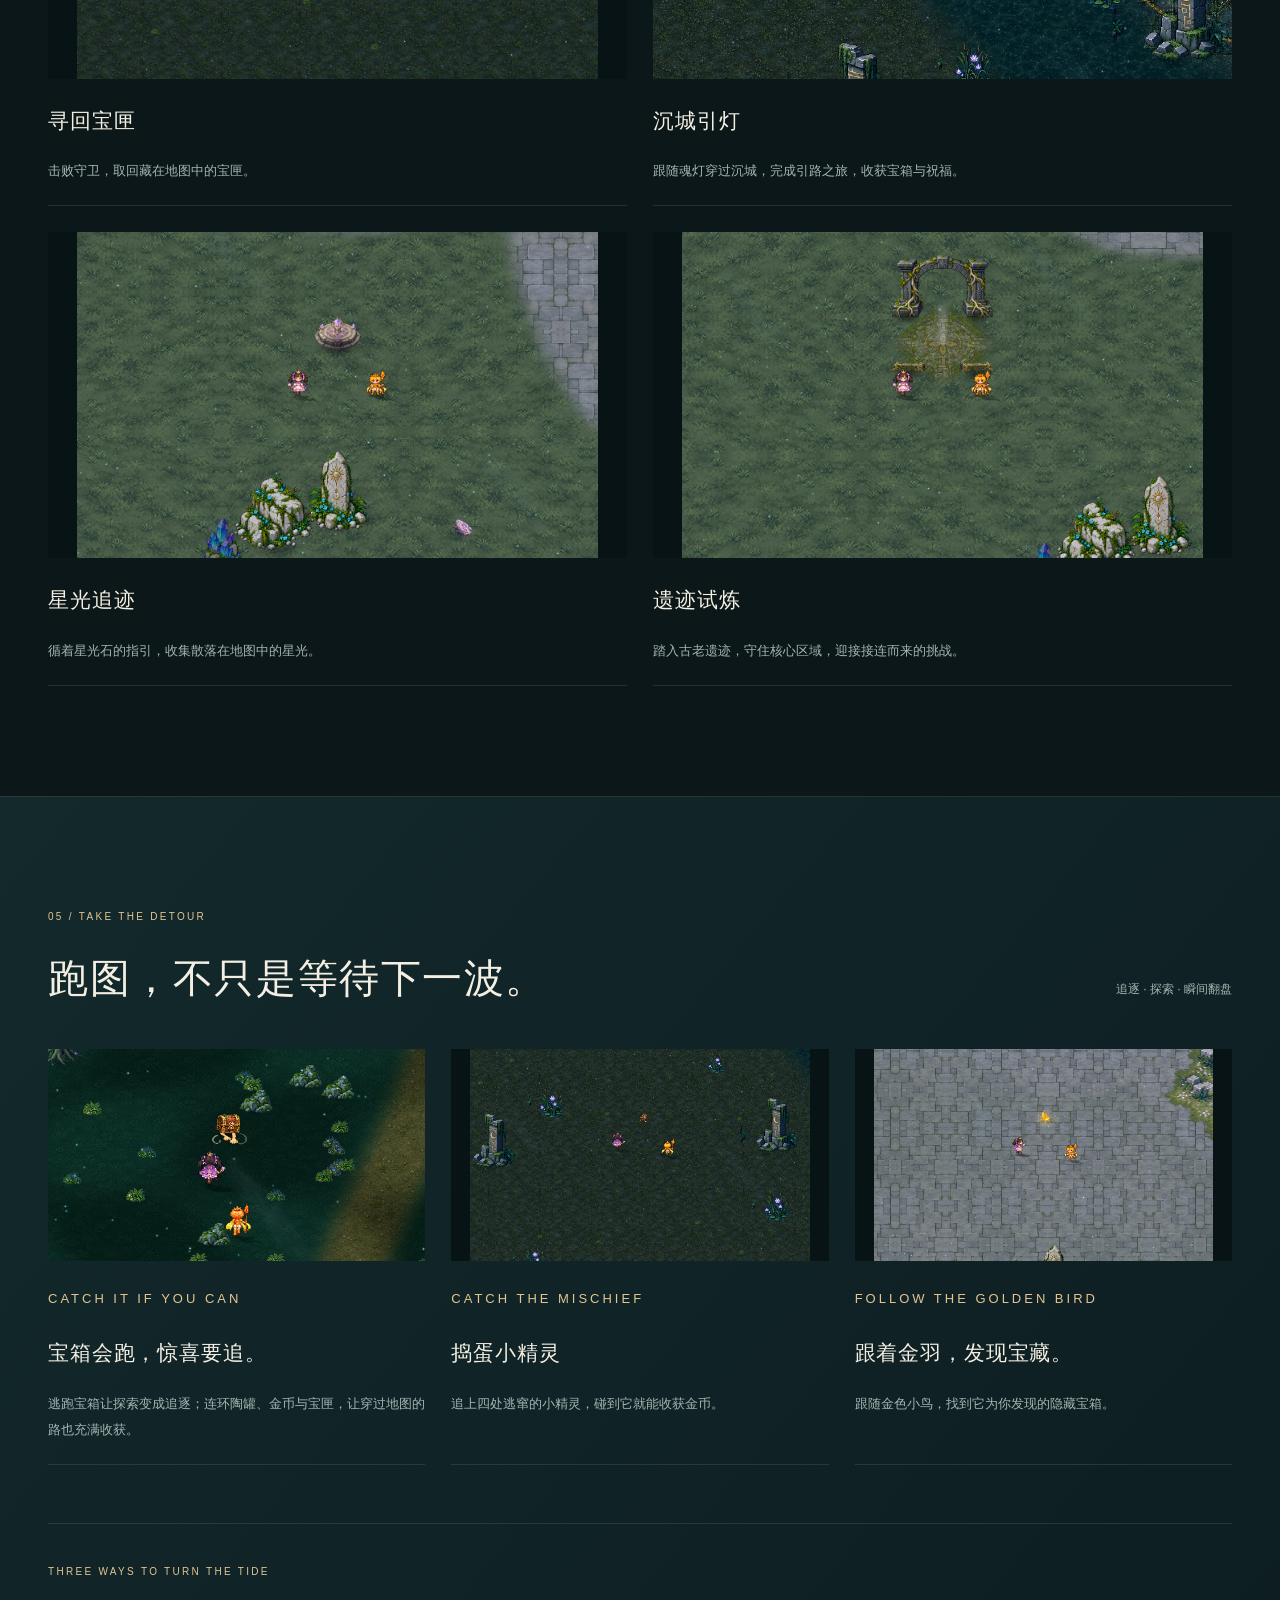
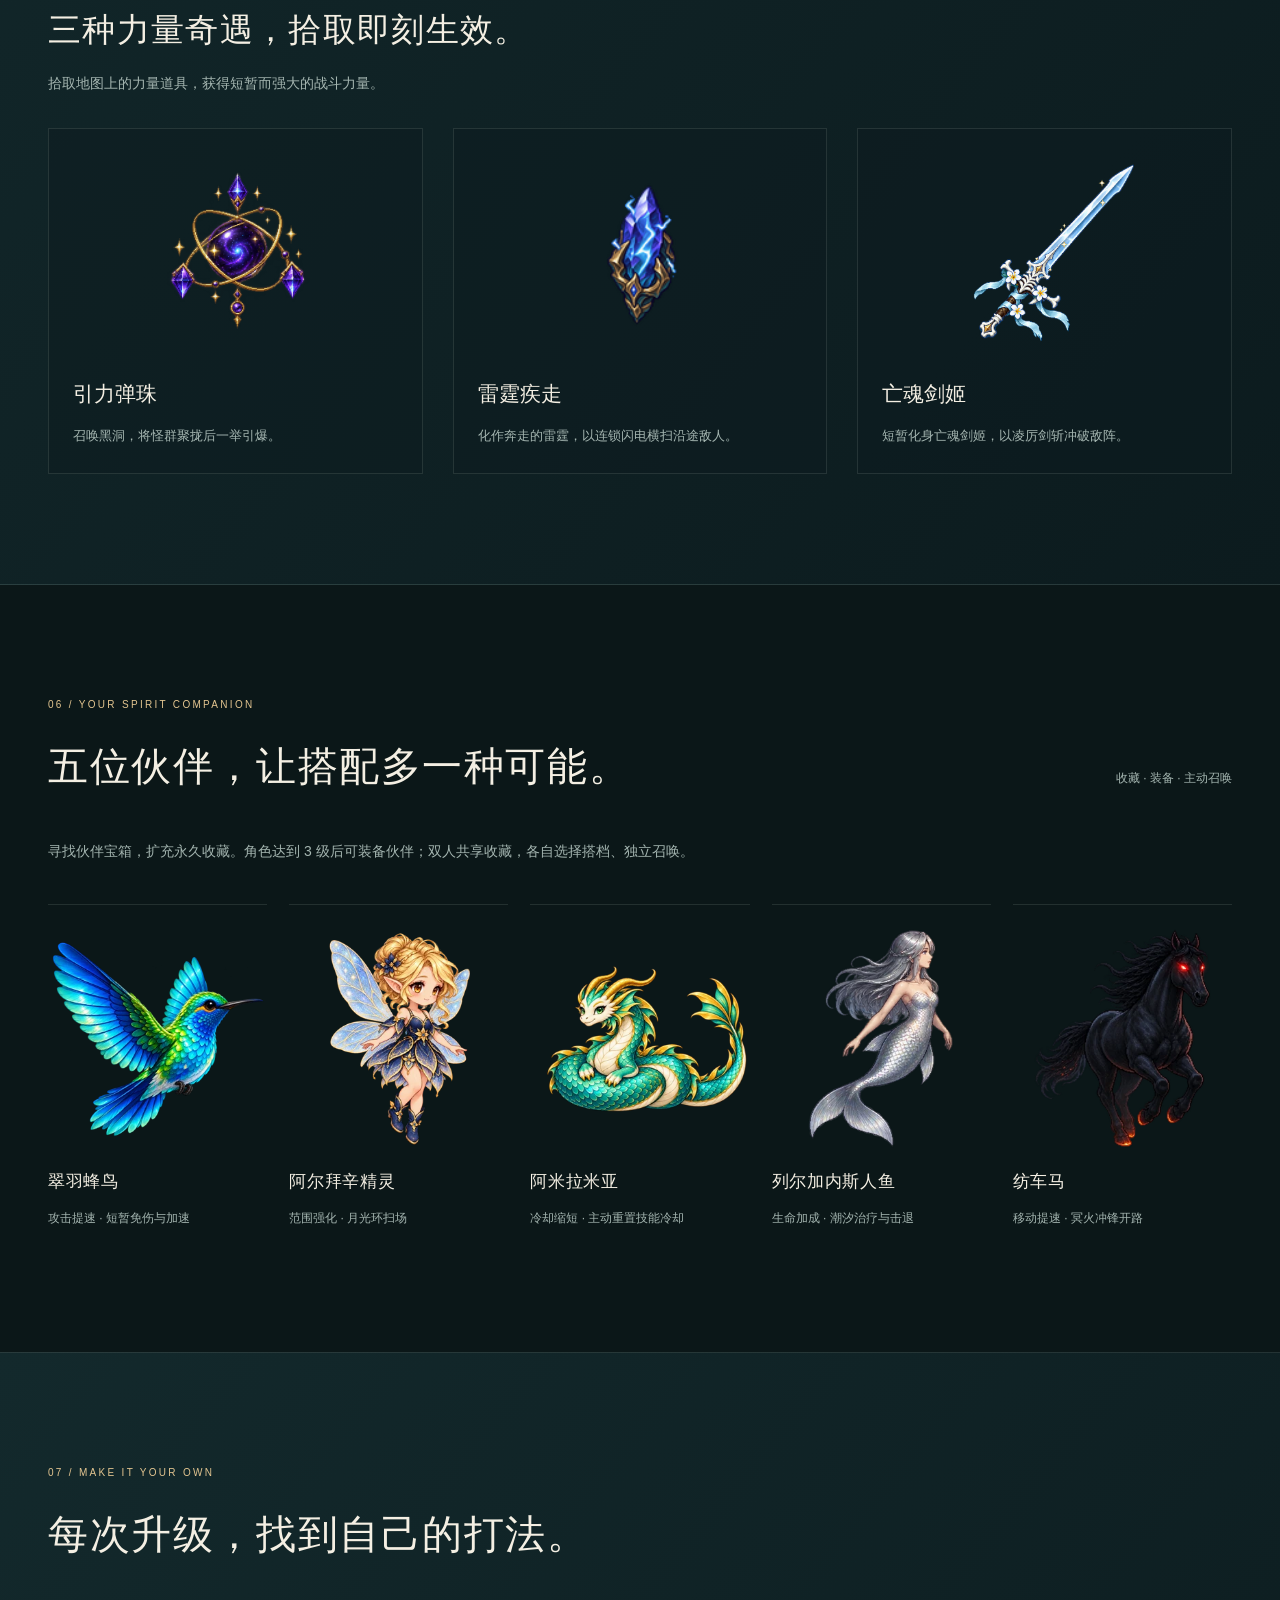
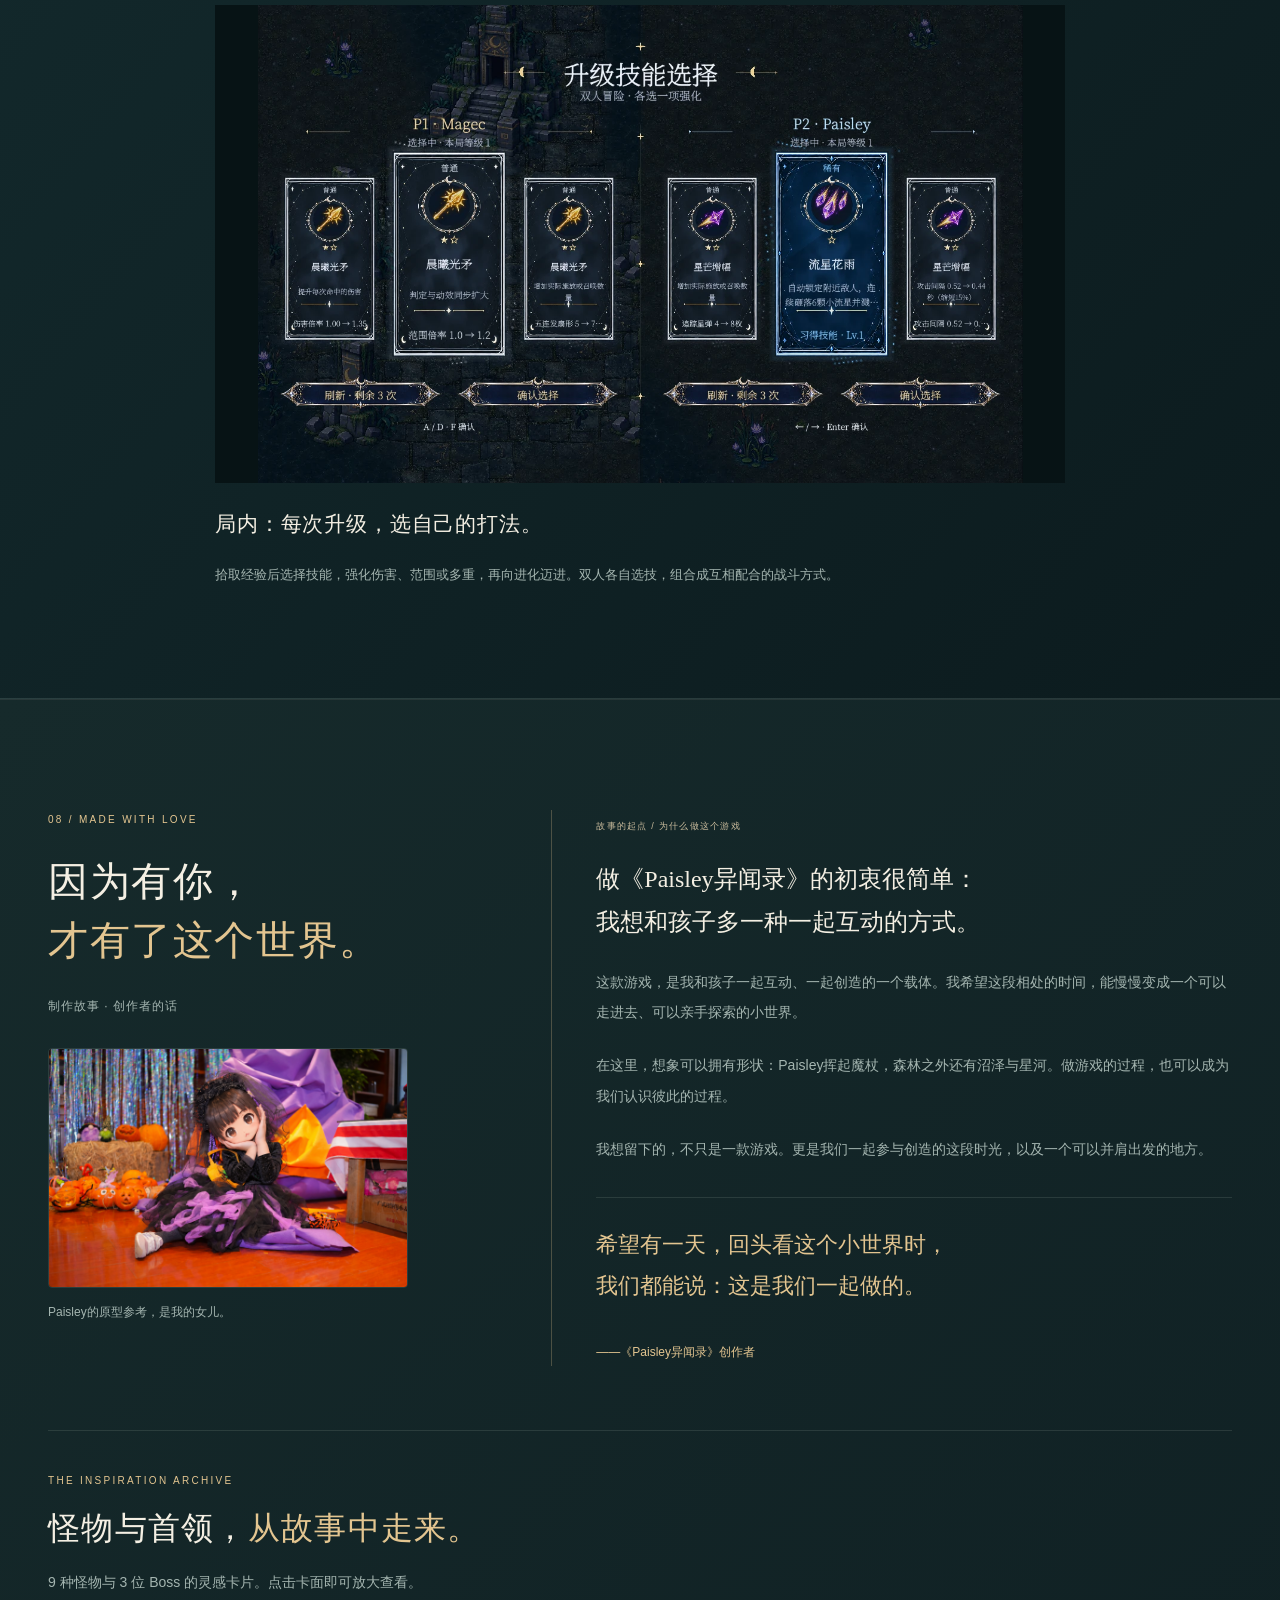
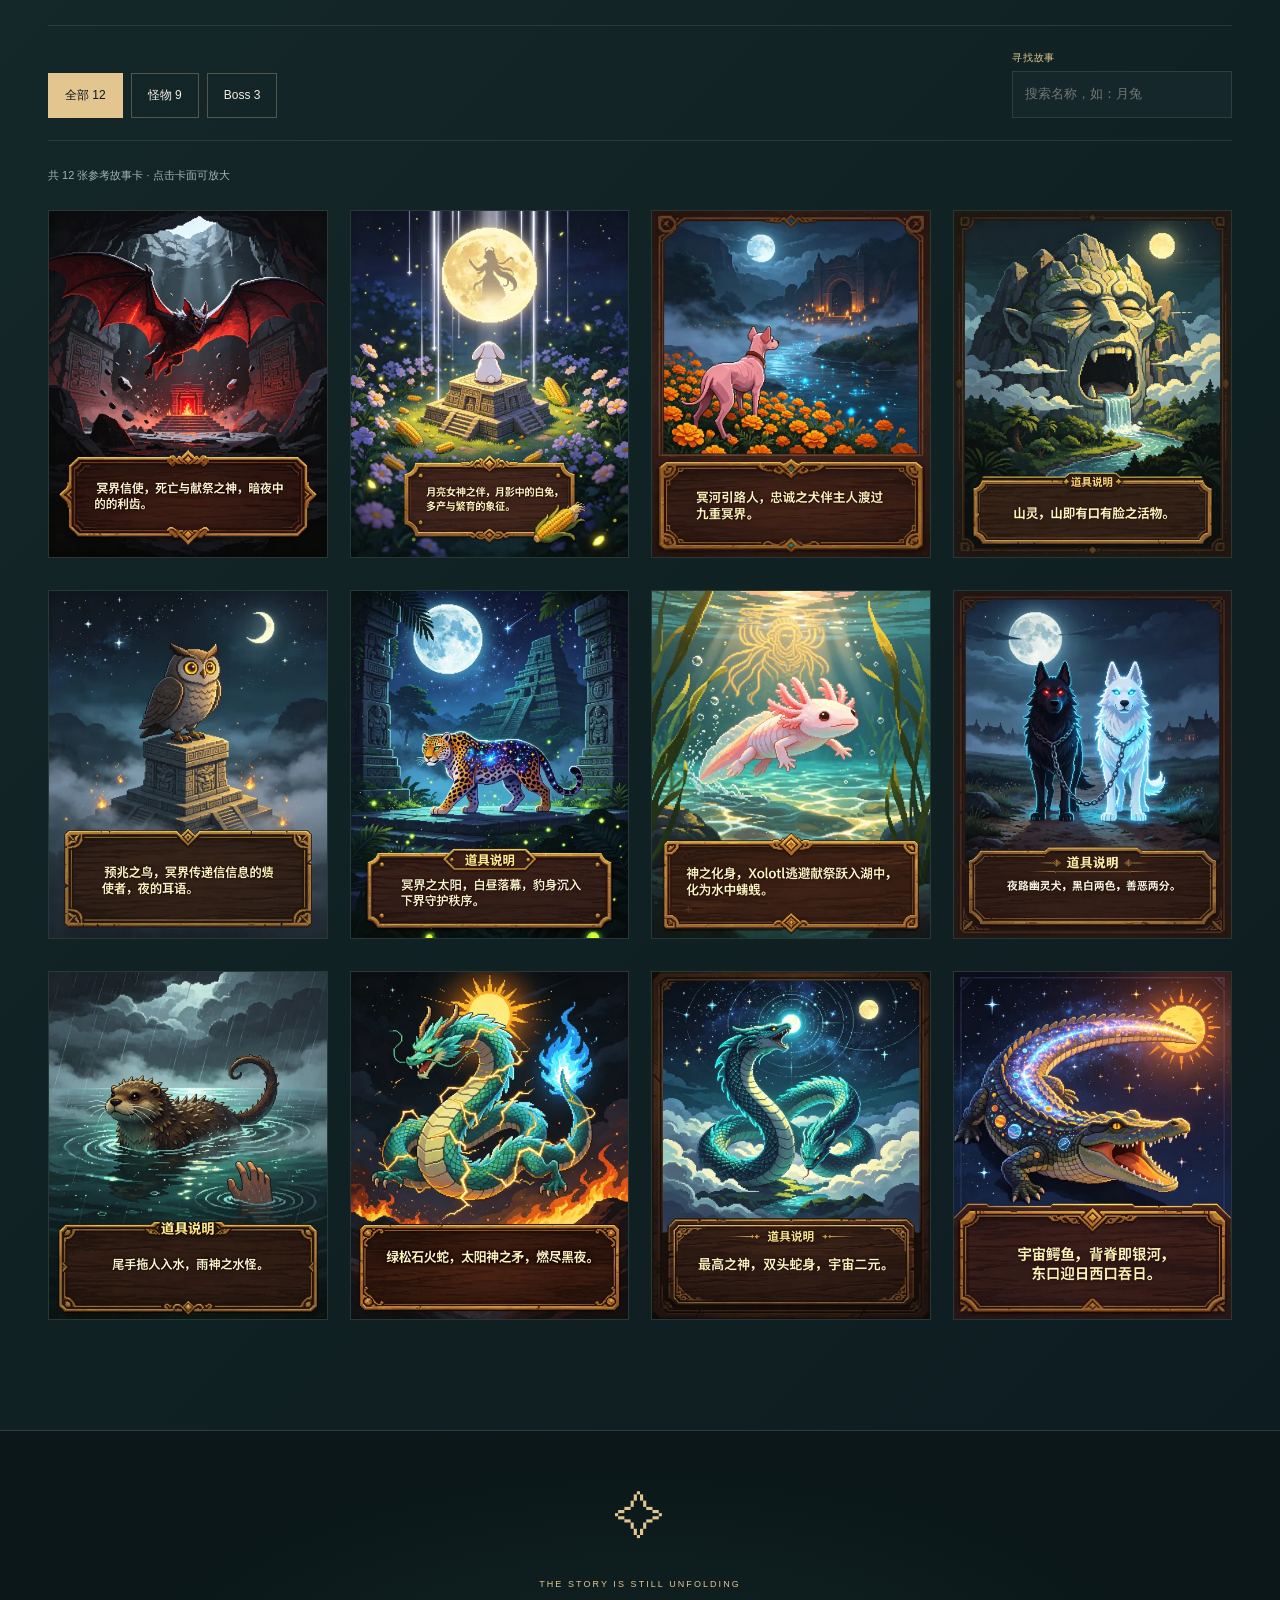
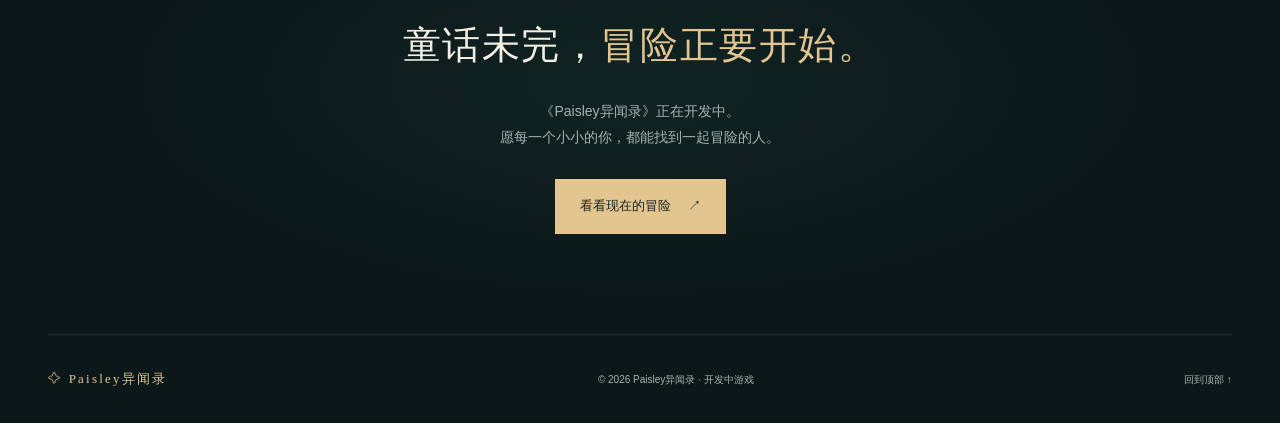
==== commit d0e59965: "Refresh chapter two and three screenshots from current game" ====
--- a/index.html
+++ b/index.html
@@ -33,7 +33,7 @@
 <section id="films" class="section films"><div class="wrap"><div class="section-heading"><div><p class="eyebrow">01 / MOTION & MAGIC</p><h2>先看一眼，<em>冒险的模样。</em></h2></div></div><div class="film-grid"><article class="film"><div class="video-frame"><video id="gameplay" controls playsinline preload="metadata" poster="media/current/coop.webp" aria-label="59秒开发中游戏实机演示"><source src="media/gameplay-zh.mp4" type="video/mp4">您的浏览器不支持视频播放，<a href="media/gameplay-zh.mp4">下载实机视频</a>。</video></div></article><aside id="adventure" class="film-features" aria-labelledby="film-features-title"><h3 id="film-features-title">小小的身影，大大的魔法。</h3><ul><li><h4>并肩冒险</h4><p>本地双人合作，靠近合屏，远离自动分屏。</p></li><li><h4>魔法进化</h4><p>选择升级，让小小的法术成长为满屏魔法。</p></li><li><h4>灵兽相伴</h4><p>五位伙伴，自由搭配被动能力与主动技能。</p></li><li><h4>觉醒力量</h4><p>积攒充能，在关键时刻释放角色专属力量。</p></li></ul></aside></div></div></section>
 
 <section id="characters" class="section wrap current-heroes"><div class="section-heading"><div><p class="eyebrow">02 / CHOOSE YOUR MAGIC</p><h2>选择你的冒险伙伴。</h2></div><p>两位主角，更多相遇正在路上。</p></div><div class="current-roster"><article><div class="current-hero-art"><img src="media/current/princess.webp" alt="Paisley当前游戏形象" width="500" height="500" loading="lazy"></div><div class="current-hero-copy"><h3>Paisley｜循星而来的小公主</h3><p>听见古书中微弱的求救，她化为星光走进传说。她想找回那些消失的结局，也想知道，故事里的人究竟在等待谁。</p></div></article><article><div class="current-hero-art"><img src="media/current/magec-pixel-v9.png" alt="马格克当前游戏形象" width="500" height="500" loading="lazy"></div><div class="current-hero-copy"><h3>Magec｜曙光之子</h3><p>日轮已经破碎，他却仍在长夜中守候。即使忘记了曾经守护的人，他也记得自己答应过——要带他们看见天亮。</p></div></article></div><div class="locked-roster"><article class="hero-locked"><div class="current-hero-art" aria-hidden="true"><svg viewBox="0 0 100 120" width="90" height="108" fill="none" stroke="currentColor" stroke-width="2"><path d="M30 49V30a20 20 0 0 1 40 0v19"/><rect x="17" y="49" width="66" height="57" rx="8"/><circle cx="50" cy="73" r="5"/><path d="M50 78v12"/></svg></div><div class="current-hero-copy"><h3>敬请期待</h3><p>敬请期待</p></div></article><article class="hero-locked"><div class="current-hero-art" aria-hidden="true"><svg viewBox="0 0 100 120" width="90" height="108" fill="none" stroke="currentColor" stroke-width="2"><path d="M30 49V30a20 20 0 0 1 40 0v19"/><rect x="17" y="49" width="66" height="57" rx="8"/><circle cx="50" cy="73" r="5"/><path d="M50 78v12"/></svg></div><div class="current-hero-copy"><h3>敬请期待</h3><p>敬请期待</p></div></article><article class="hero-locked"><div class="current-hero-art" aria-hidden="true"><svg viewBox="0 0 100 120" width="90" height="108" fill="none" stroke="currentColor" stroke-width="2"><path d="M30 49V30a20 20 0 0 1 40 0v19"/><rect x="17" y="49" width="66" height="57" rx="8"/><circle cx="50" cy="73" r="5"/><path d="M50 78v12"/></svg></div><div class="current-hero-copy"><h3>敬请期待</h3><p>敬请期待</p></div></article></div></section>
-    <section id="worlds" class="section wrap worlds"><div class="section-heading"><div><p class="eyebrow">03 / BEYOND THE FOREST</p><h2>每一道回廊，<em>通往新的奇境。</em></h2></div><p>三章世界 · 不同的战场与挑战</p></div><div class="world-overview"><figure class="world-story film"><div class="video-frame"><video id="world-story-video" controls playsinline preload="none" poster="media/current/story-spirit-poster.webp" aria-label="15秒故事开场：小公主化为灵体进入异闻录"><source src="media/paisley-story-spirit-15s.mp4" type="video/mp4"><a href="media/paisley-story-spirit-15s.mp4">下载故事视频</a></video></div><figcaption><div><span class="eyebrow">THE STORY BEGINS / 15 SEC</span><h3>翻开异闻录，走进故事。</h3><p>当传说忘记了结局，Paisley回应书中的求救，化为灵体进入异闻之境。</p></div><span class="world-story-note">故事开场动画 · 中文配音 · 非实机画面</span></figcaption></figure><div class="world-grid"><article><img src="media/current/map-view-2x-0.webp" alt="童话森林地图预览，林木与草地间的探索道路" loading="lazy"><div><span class="eyebrow">CHAPTER I</span><h3>童话森林</h3><p>从林间怪潮到绿松石火蛇，在探索与走位中建立第一套魔法搭配。</p></div></article><article><img src="media/current/map-view-2x-1.webp" alt="月蚀沼泽与沉没神庙地图预览" loading="lazy"><div><span class="eyebrow">CHAPTER II</span><h3>月蚀沼泽</h3><p>跟随魂灯穿过沉城，引出旅途的奖励，再迎战双头巨蛇。</p></div></article><article><img src="media/current/map-view-2x-2.webp" alt="星河天井与映星圣泉地图预览" loading="lazy"><div><span class="eyebrow">CHAPTER III</span><h3>星河天井</h3><p>在圣泉与水晶之间迎击敌群，向宇宙鳄鱼发起挑战。</p></div></article></div></div></section>
+    <section id="worlds" class="section wrap worlds"><div class="section-heading"><div><p class="eyebrow">03 / BEYOND THE FOREST</p><h2>每一道回廊，<em>通往新的奇境。</em></h2></div><p>三章世界 · 不同的战场与挑战</p></div><div class="world-overview"><figure class="world-story film"><div class="video-frame"><video id="world-story-video" controls playsinline preload="none" poster="media/current/story-spirit-poster.webp" aria-label="15秒故事开场：小公主化为灵体进入异闻录"><source src="media/paisley-story-spirit-15s.mp4" type="video/mp4"><a href="media/paisley-story-spirit-15s.mp4">下载故事视频</a></video></div><figcaption><div><span class="eyebrow">THE STORY BEGINS / 15 SEC</span><h3>翻开异闻录，走进故事。</h3><p>当传说忘记了结局，Paisley回应书中的求救，化为灵体进入异闻之境。</p></div><span class="world-story-note">故事开场动画 · 中文配音 · 非实机画面</span></figcaption></figure><div class="world-grid"><article><img src="media/current/map-view-2x-0.webp" alt="童话森林地图预览，林木与草地间的探索道路" loading="lazy"><div><span class="eyebrow">CHAPTER I</span><h3>童话森林</h3><p>从林间怪潮到绿松石火蛇，在探索与走位中建立第一套魔法搭配。</p></div></article><article><img src="media/current/map-view-current-20261012-1.webp" alt="月蚀沼泽与沉没神庙地图预览" loading="lazy"><div><span class="eyebrow">CHAPTER II</span><h3>月蚀沼泽</h3><p>跟随魂灯穿过沉城，引出旅途的奖励，再迎战双头巨蛇。</p></div></article><article><img src="media/current/map-view-current-20261012-2.webp" alt="星河天井与映星圣泉地图预览" loading="lazy"><div><span class="eyebrow">CHAPTER III</span><h3>星河天井</h3><p>在圣泉与水晶之间迎击敌群，向宇宙鳄鱼发起挑战。</p></div></article></div></div></section>
 
 
 
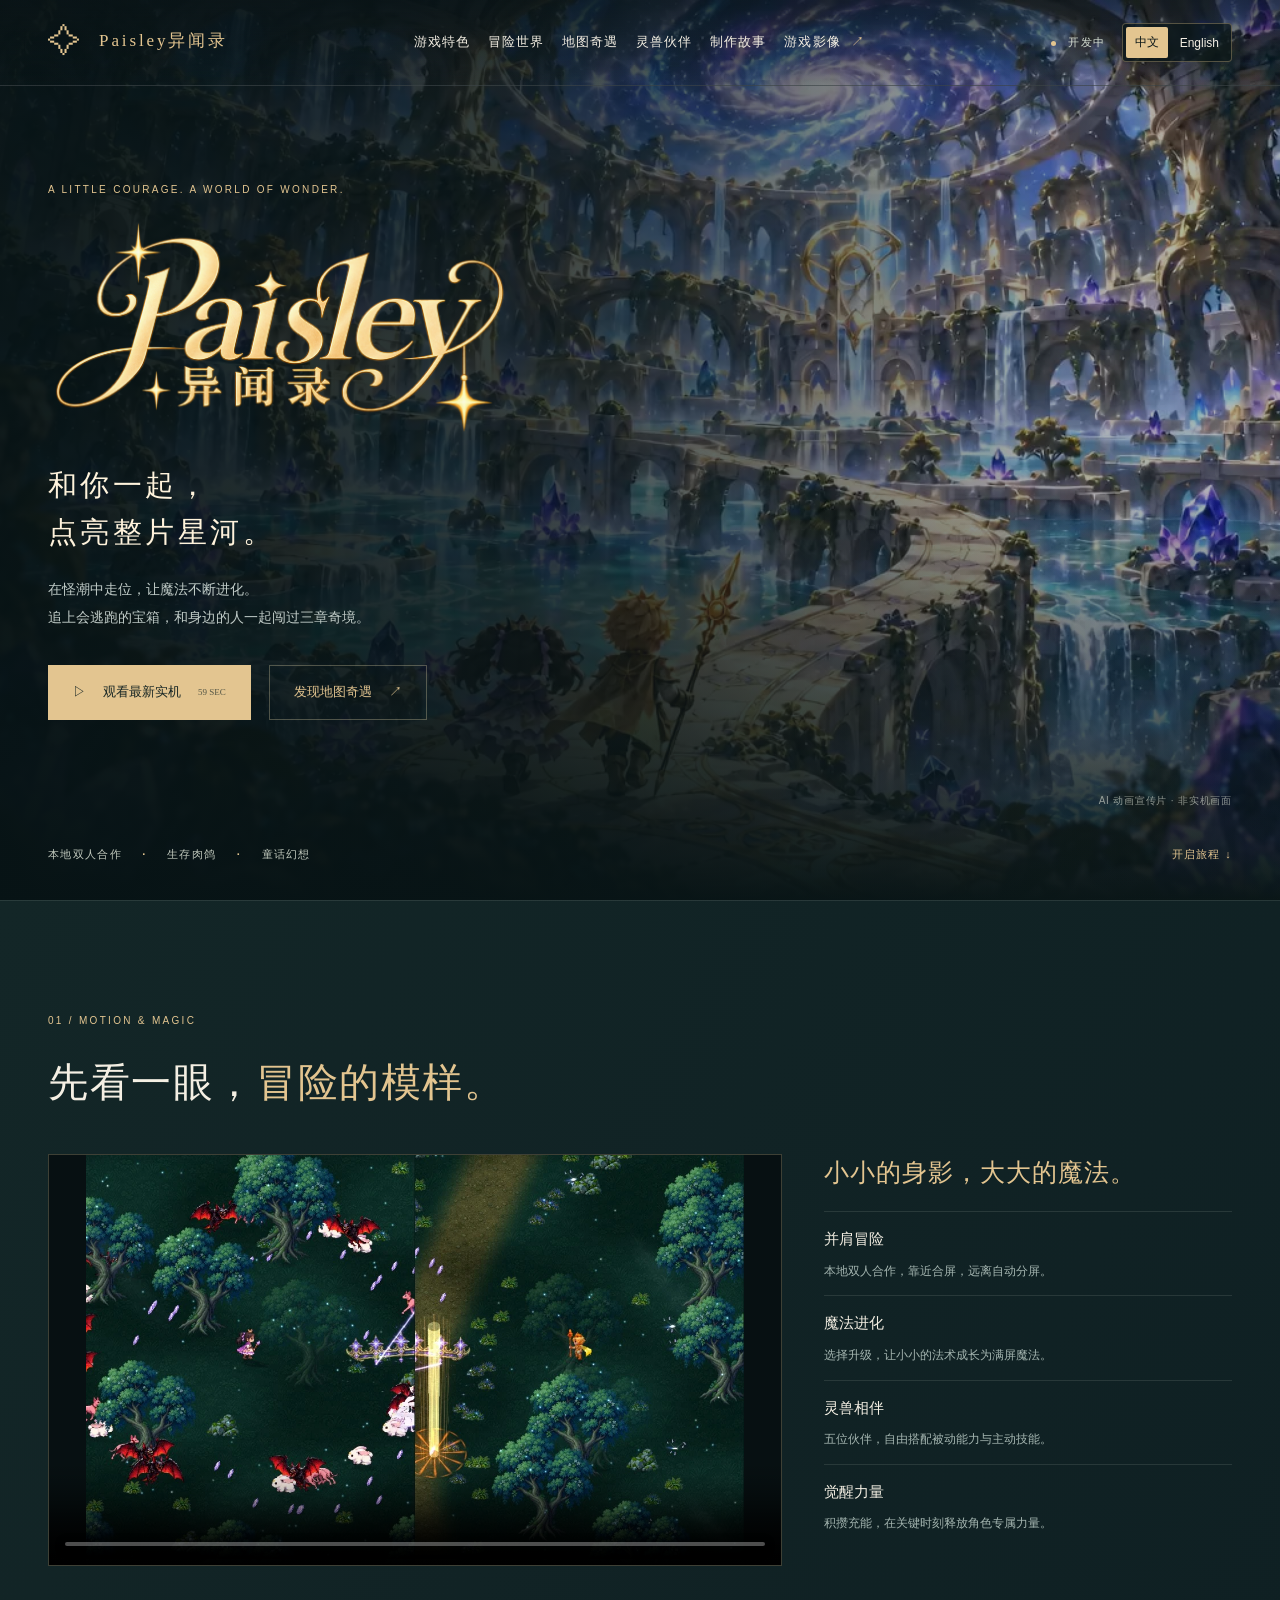
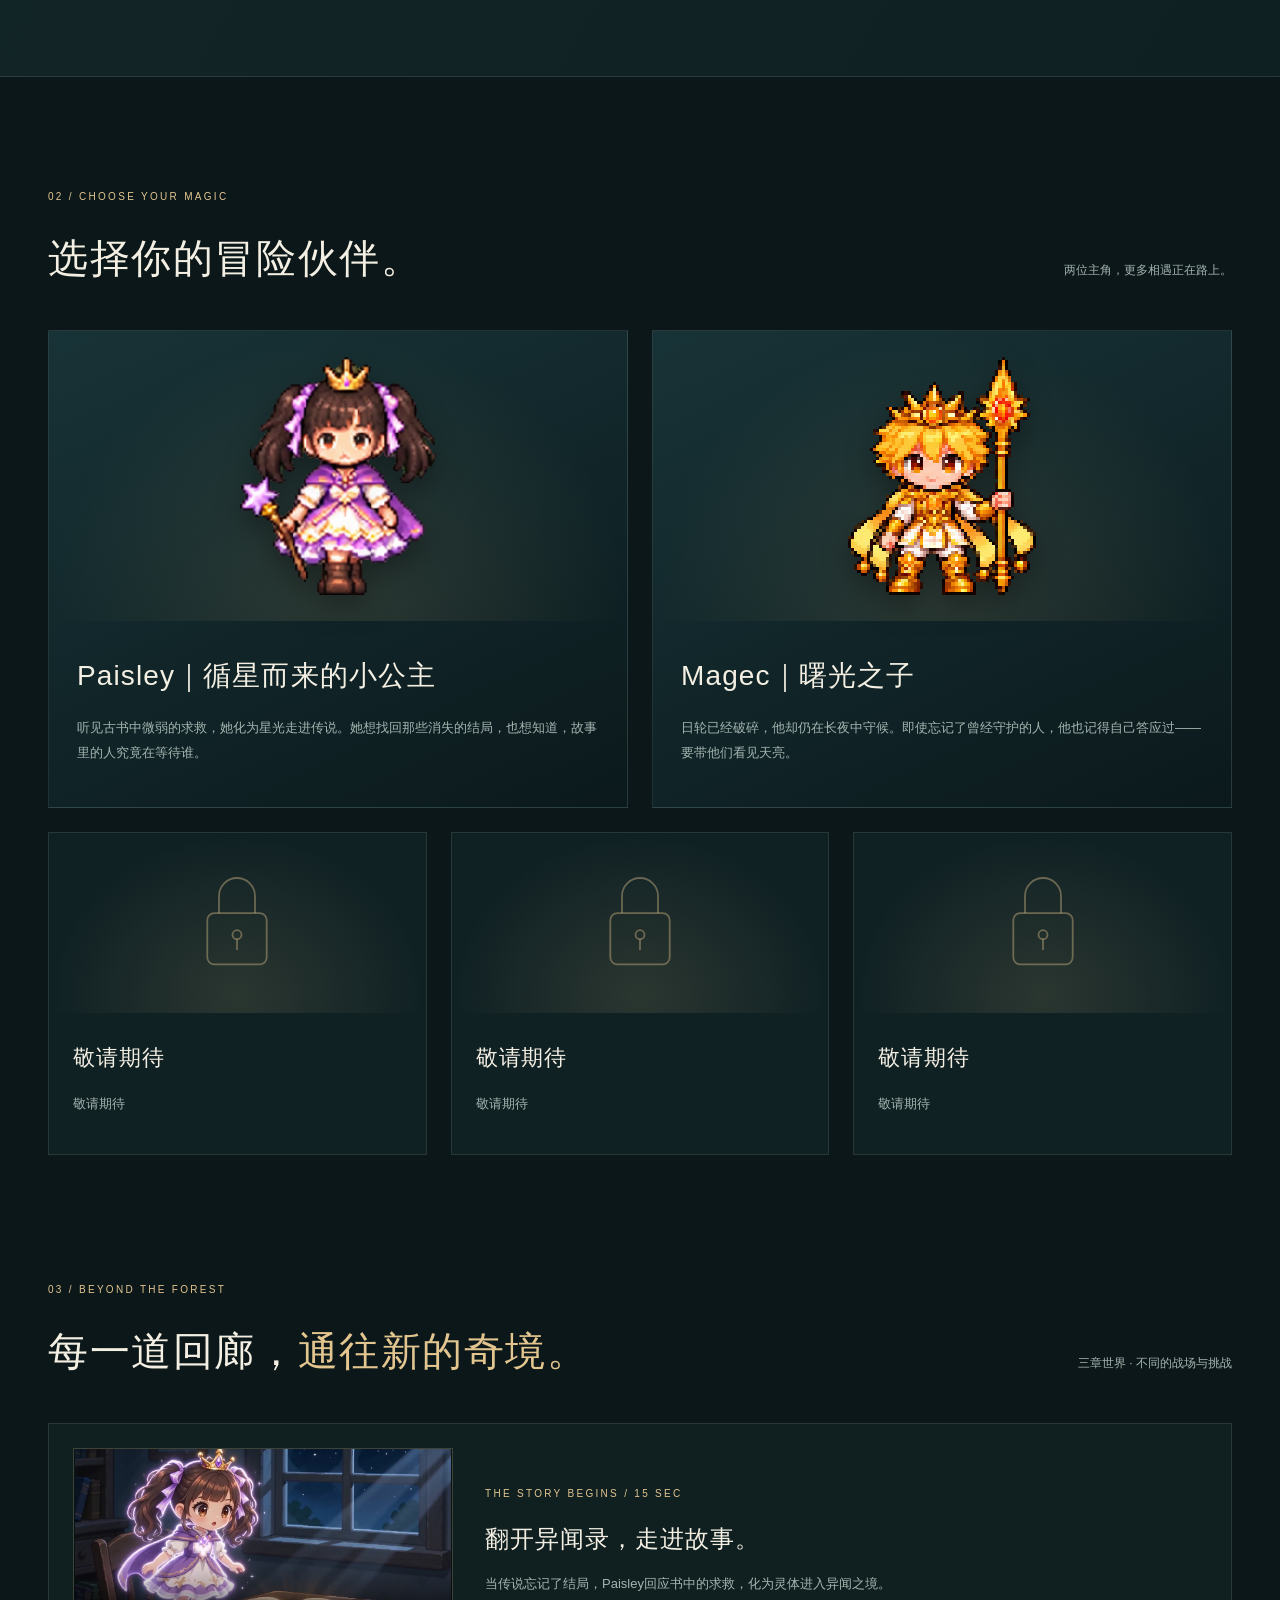
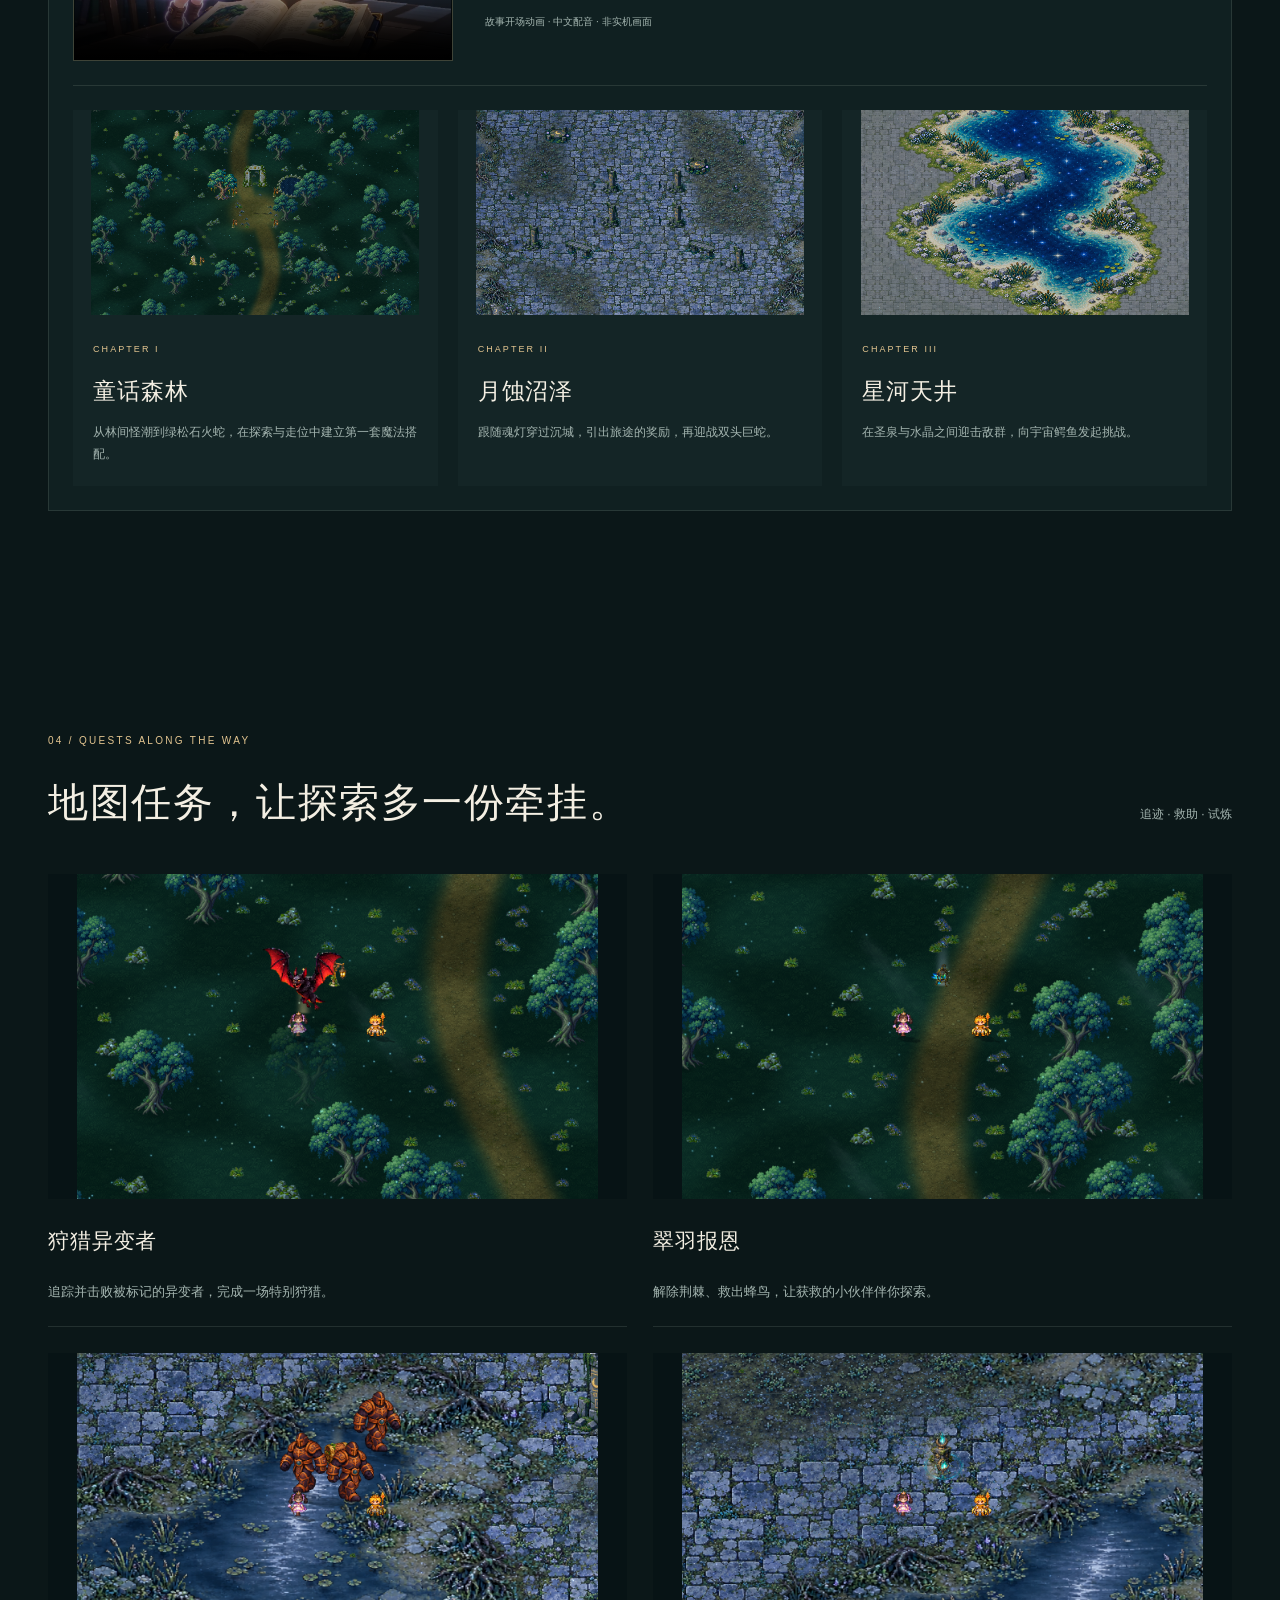
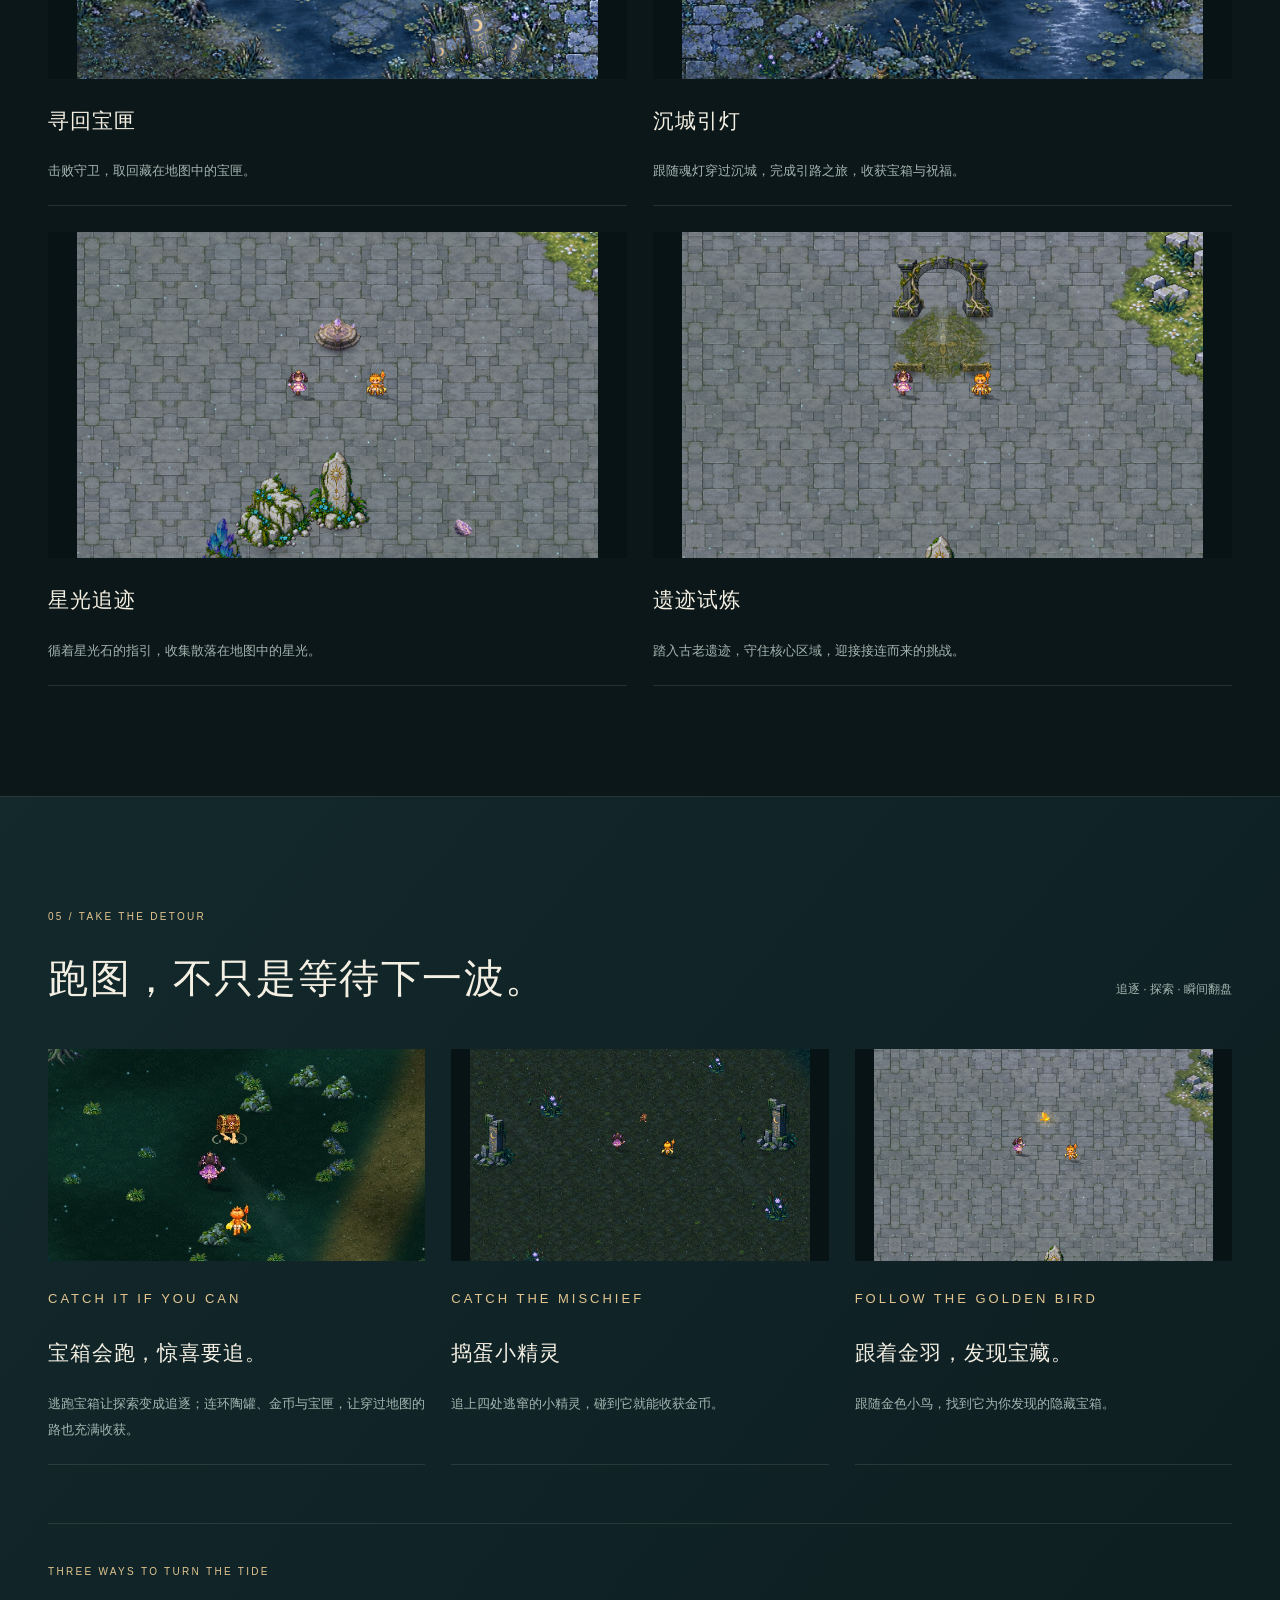
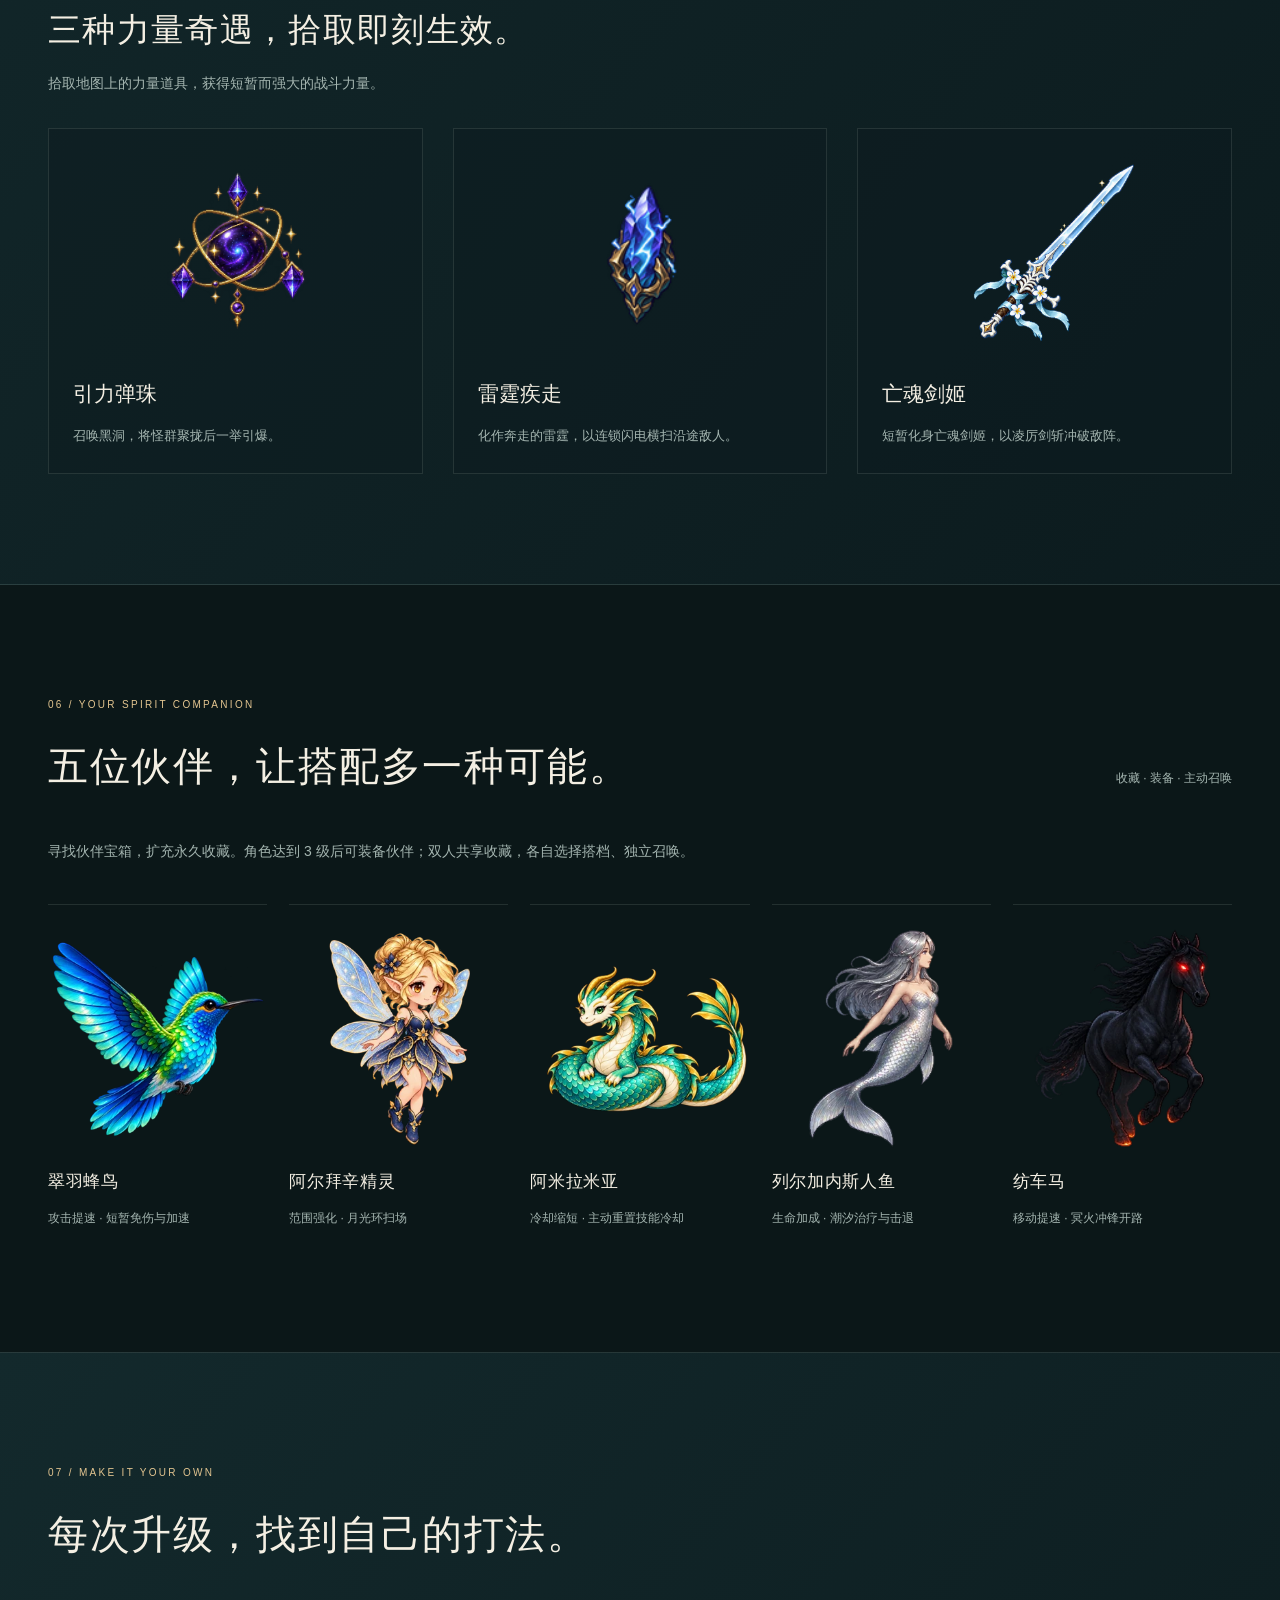
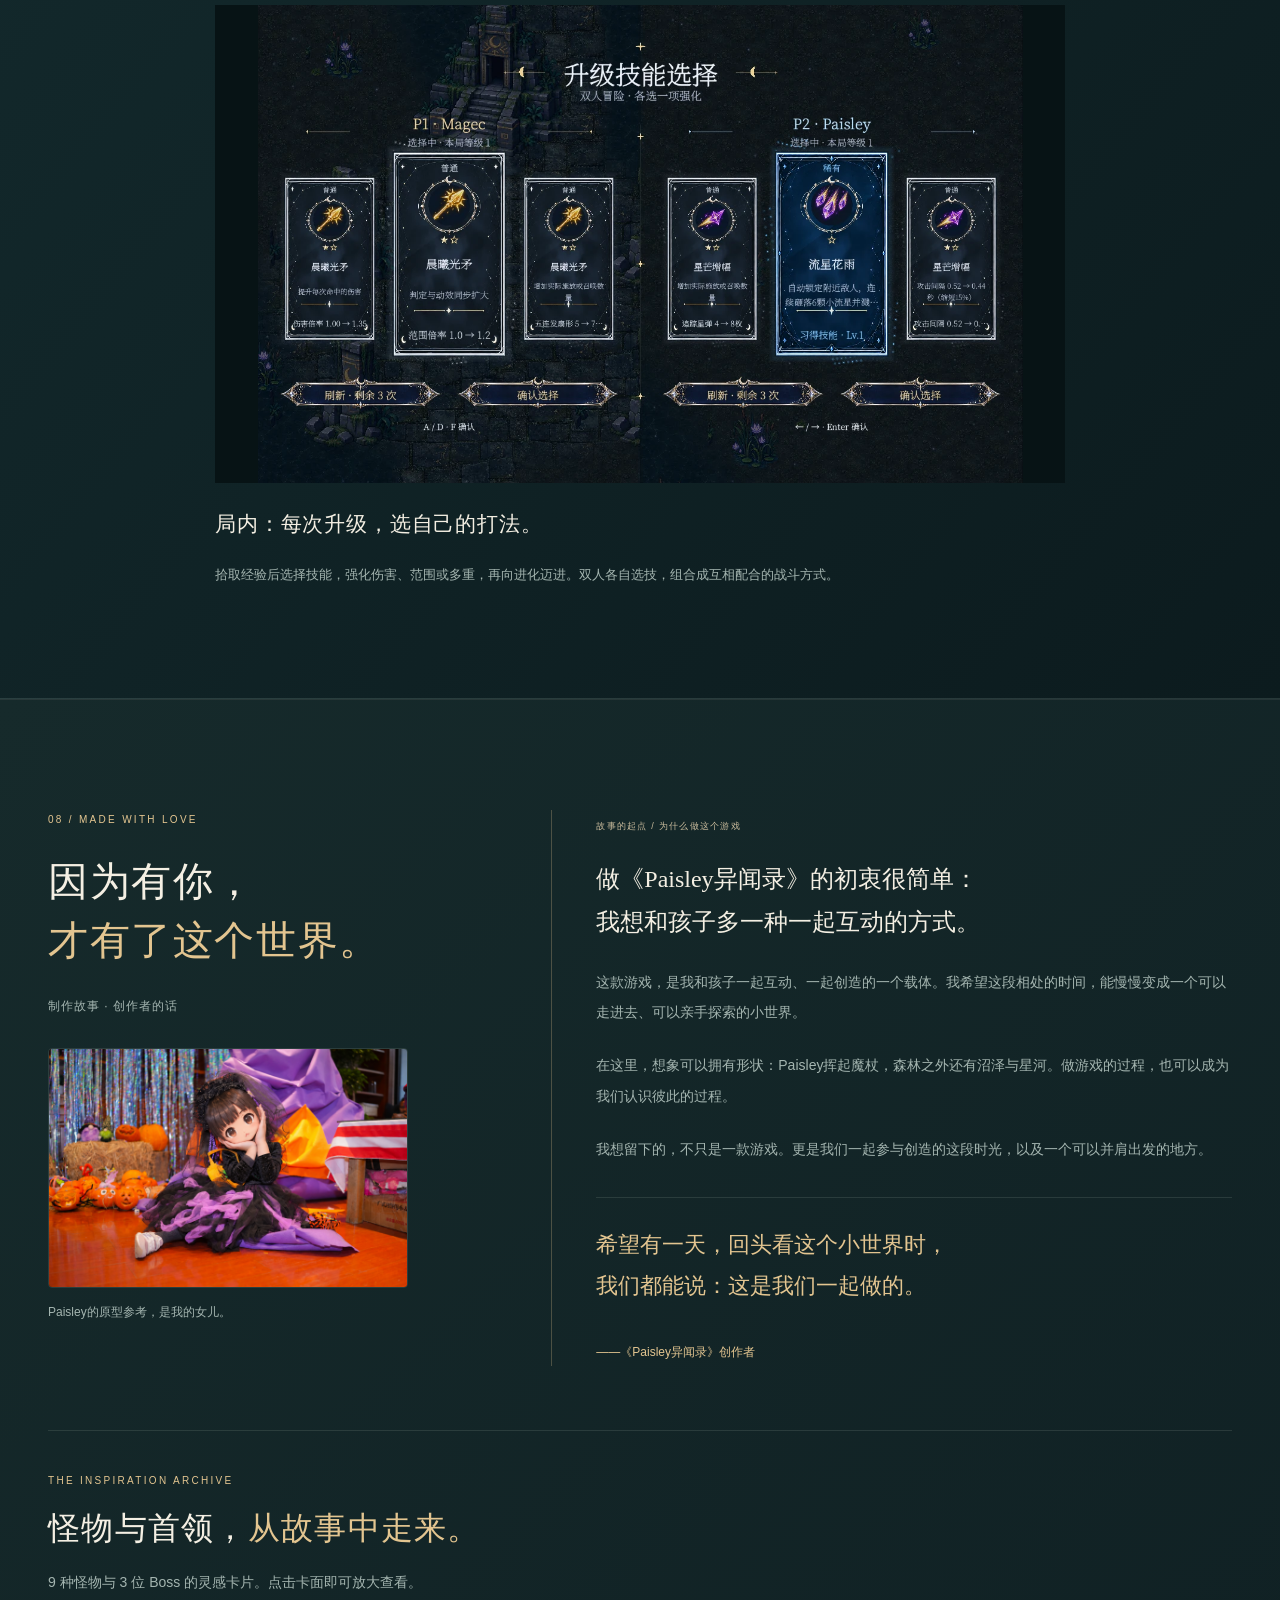
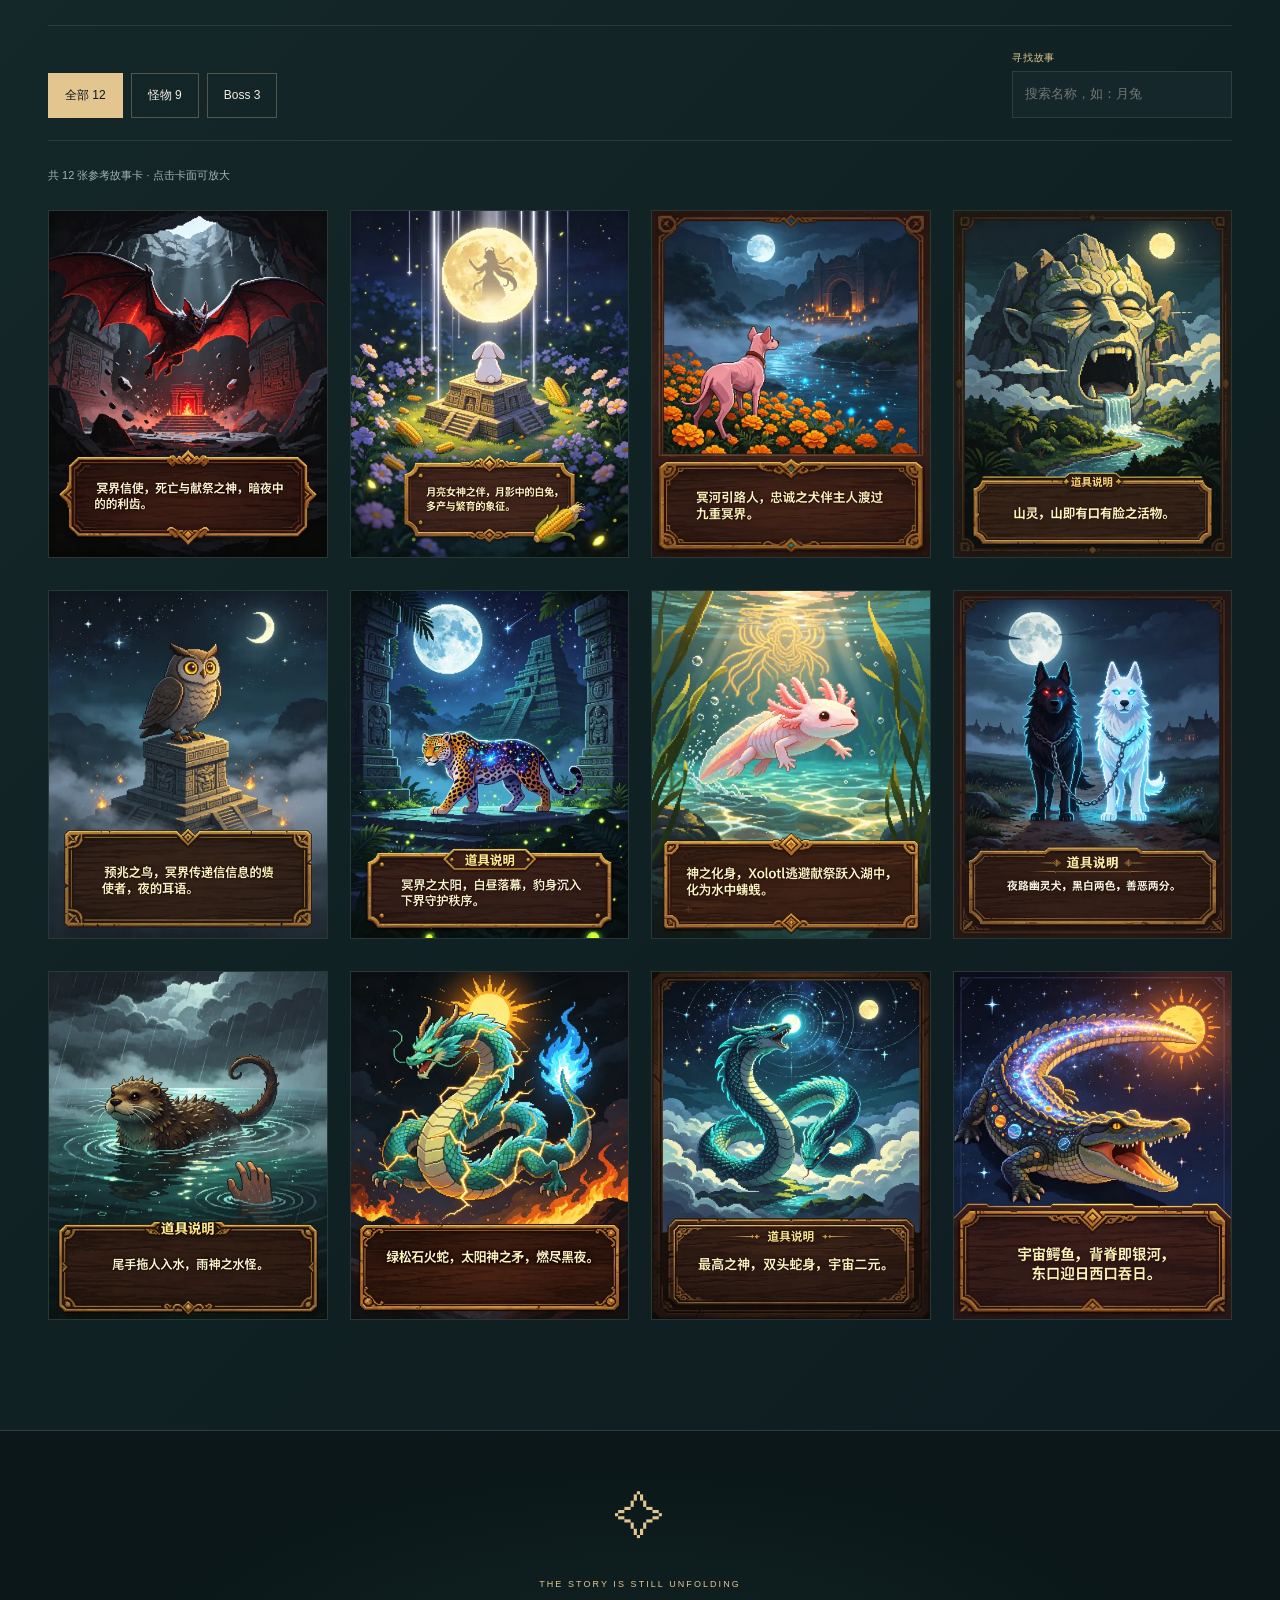
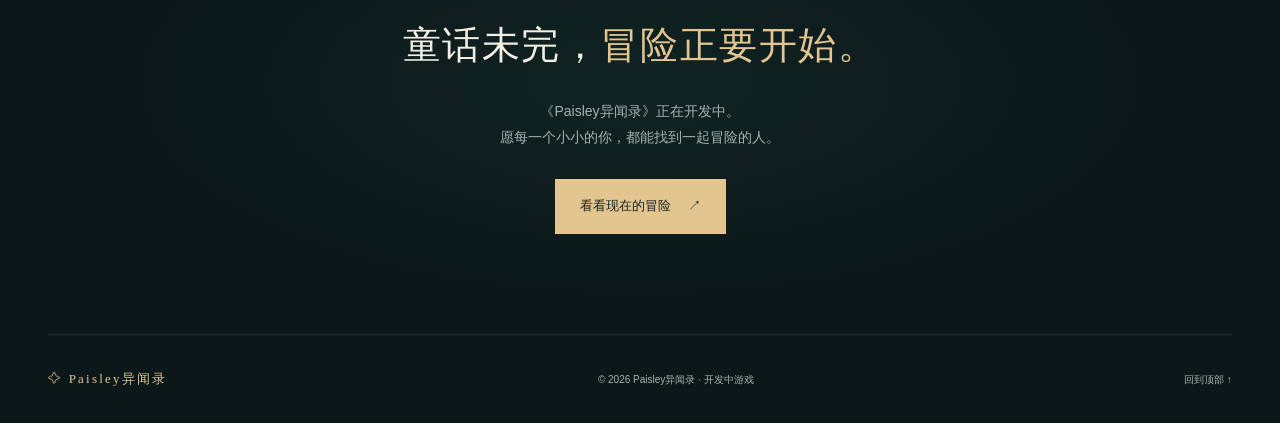
==== commit 4a578b25: "Refresh four quest screenshots with current chapter maps" ====
--- a/index.html
+++ b/index.html
@@ -37,7 +37,7 @@
 
 
 
-<section id="map-tasks" class="section wrap"><div class="section-heading"><div><p class="eyebrow">04 / QUESTS ALONG THE WAY</p><h2>地图任务，让探索多一份牵挂。</h2></div><p>追迹 · 救助 · 试炼</p></div><div class="encounter-grid"><article><img src="media/current/task-hunt.webp" alt="狩猎异变者" loading="lazy" width="1440" height="810"><div><h3>狩猎异变者</h3><p>追踪并击败被标记的异变者，完成一场特别狩猎。</p></div></article><article><img src="media/current/task-hummingbird.webp" alt="翠羽报恩" loading="lazy" width="1440" height="810"><div><h3>翠羽报恩</h3><p>解除荆棘、救出蜂鸟，让获救的小伙伴伴你探索。</p></div></article><article><img src="media/current/task-cache-chapter.webp" alt="寻回宝匣" loading="lazy" width="1440" height="810"><div><h3>寻回宝匣</h3><p>击败守卫，取回藏在地图中的宝匣。</p></div></article><article><img src="media/current/lantern-activity.webp" alt="沉城引灯" loading="lazy" width="1440" height="810"><div><h3>沉城引灯</h3><p>跟随魂灯穿过沉城，完成引路之旅，收获宝箱与祝福。</p></div></article><article><img src="media/current/task-trail-chapter.webp" alt="星光追迹" loading="lazy" width="1440" height="810"><div><h3>星光追迹</h3><p>循着星光石的指引，收集散落在地图中的星光。</p></div></article><article><img src="media/current/task-trial-chapter.webp" alt="遗迹试炼" loading="lazy" width="1440" height="810"><div><h3>遗迹试炼</h3><p>踏入古老遗迹，守住核心区域，迎接接连而来的挑战。</p></div></article></div></section>
+<section id="map-tasks" class="section wrap"><div class="section-heading"><div><p class="eyebrow">04 / QUESTS ALONG THE WAY</p><h2>地图任务，让探索多一份牵挂。</h2></div><p>追迹 · 救助 · 试炼</p></div><div class="encounter-grid"><article><img src="media/current/task-hunt.webp" alt="狩猎异变者" loading="lazy" width="1440" height="810"><div><h3>狩猎异变者</h3><p>追踪并击败被标记的异变者，完成一场特别狩猎。</p></div></article><article><img src="media/current/task-hummingbird.webp" alt="翠羽报恩" loading="lazy" width="1440" height="810"><div><h3>翠羽报恩</h3><p>解除荆棘、救出蜂鸟，让获救的小伙伴伴你探索。</p></div></article><article><img src="media/current/task-cache-current-20261012.webp" alt="寻回宝匣" loading="lazy" width="1440" height="810"><div><h3>寻回宝匣</h3><p>击败守卫，取回藏在地图中的宝匣。</p></div></article><article><img src="media/current/task-sunken_lantern-current-20261012.webp" alt="沉城引灯" loading="lazy" width="1440" height="810"><div><h3>沉城引灯</h3><p>跟随魂灯穿过沉城，完成引路之旅，收获宝箱与祝福。</p></div></article><article><img src="media/current/task-trail-current-20261012.webp" alt="星光追迹" loading="lazy" width="1440" height="810"><div><h3>星光追迹</h3><p>循着星光石的指引，收集散落在地图中的星光。</p></div></article><article><img src="media/current/task-trial-current-20261012.webp" alt="遗迹试炼" loading="lazy" width="1440" height="810"><div><h3>遗迹试炼</h3><p>踏入古老遗迹，守住核心区域，迎接接连而来的挑战。</p></div></article></div></section>
 <section id="encounters" class="section encounters"><div class="wrap"><div class="section-heading"><div><p class="eyebrow">05 / TAKE THE DETOUR</p><h2>跑图，不只是等待下一波。</h2></div><p>追逐 · 探索 · 瞬间翻盘</p></div><div class="encounter-grid"><article><img src="media/current/chest-activity.webp" alt="宝箱会跑，惊喜要追。" loading="lazy" width="1440" height="810"><div><p class="eyebrow">CATCH IT IF YOU CAN</p><h3>宝箱会跑，惊喜要追。</h3><p>逃跑宝箱让探索变成追逐；连环陶罐、金币与宝匣，让穿过地图的路也充满收获。</p></div></article><article><img src="media/current/mischievous-elf-swamp.webp" alt="捣蛋小精灵" loading="lazy" width="1440" height="810"><div><p class="eyebrow">CATCH THE MISCHIEF</p><h3>捣蛋小精灵</h3><p>追上四处逃窜的小精灵，碰到它就能收获金币。</p></div></article><article><img src="media/current/golden-bird-spring.webp" alt="跟着金羽，发现宝藏。" loading="lazy" width="1440" height="810"><div><p class="eyebrow">FOLLOW THE GOLDEN BIRD</p><h3>跟着金羽，发现宝藏。</h3><p>跟随金色小鸟，找到它为你发现的隐藏宝箱。</p></div></article></div><div class="power-encounters" aria-labelledby="power-title"><p class="eyebrow">THREE WAYS TO TURN THE TIDE</p><h3 id="power-title">三种力量奇遇，拾取即刻生效。</h3><p class="power-intro">拾取地图上的力量道具，获得短暂而强大的战斗力量。</p><div class="power-grid"><article><div class="power-art power-art-gravity"><img src="media/current/power-gravity.png" alt="引力弹珠" loading="lazy"></div><h4>引力弹珠</h4><p>召唤黑洞，将怪群聚拢后一举引爆。</p></article><article><div class="power-art power-art-thunder"><img src="media/current/power-thunder.png" alt="雷霆疾走" loading="lazy"></div><h4>雷霆疾走</h4><p>化作奔走的雷霆，以连锁闪电横扫沿途敌人。</p></article><article><div class="power-art power-art-swordswoman"><img src="media/current/power-swordswoman.png" alt="亡魂剑姬" loading="lazy"></div><h4>亡魂剑姬</h4><p>短暂化身亡魂剑姬，以凌厉剑斩冲破敌阵。</p></article></div></div></div></section>
 <section id="companions" class="section wrap"><div class="section-heading"><div><p class="eyebrow">06 / YOUR SPIRIT COMPANION</p><h2>五位伙伴，让搭配多一种可能。</h2></div><p>收藏 · 装备 · 主动召唤</p></div><p class="module-intro">寻找伙伴宝箱，扩充永久收藏。角色达到 3 级后可装备伙伴；双人共享收藏，各自选择搭档、独立召唤。</p><div class="companion-grid"><article><img src="media/current/jade_hummingbird.webp" alt="翠羽蜂鸟" loading="lazy" width="320" height="320"><h3>翠羽蜂鸟</h3><p>攻击提速 · 短暂免伤与加速</p></article><article><img src="media/current/albaicin.webp" alt="阿尔拜辛精灵" loading="lazy" width="320" height="320"><h3>阿尔拜辛精灵</h3><p>范围强化 · 月光环扫场</p></article><article><img src="media/current/amilamia.webp" alt="阿米拉米亚" loading="lazy" width="320" height="320"><h3>阿米拉米亚</h3><p>冷却缩短 · 主动重置技能冷却</p></article><article><img src="media/current/sirena_lierganes.webp" alt="列尔加内斯人鱼" loading="lazy" width="320" height="320"><h3>列尔加内斯人鱼</h3><p>生命加成 · 潮汐治疗与击退</p></article><article><img src="media/current/cabalo_fiana.webp" alt="纺车马" loading="lazy" width="320" height="320"><h3>纺车马</h3><p>移动提速 · 冥火冲锋开路</p></article></div></section>
 <section id="growth" class="section growth"><div class="wrap"><div class="section-heading"><div><p class="eyebrow">07 / MAKE IT YOUR OWN</p><h2>每次升级，找到自己的打法。</h2></div></div><div class="growth-grid"><article><img src="media/current/choices.webp" alt="局内：每次升级，选自己的打法。" loading="lazy" width="1440" height="810"><h3>局内：每次升级，选自己的打法。</h3><p>拾取经验后选择技能，强化伤害、范围或多重，再向进化迈进。双人各自选技，组合成互相配合的战斗方式。</p></article></div></div></section>
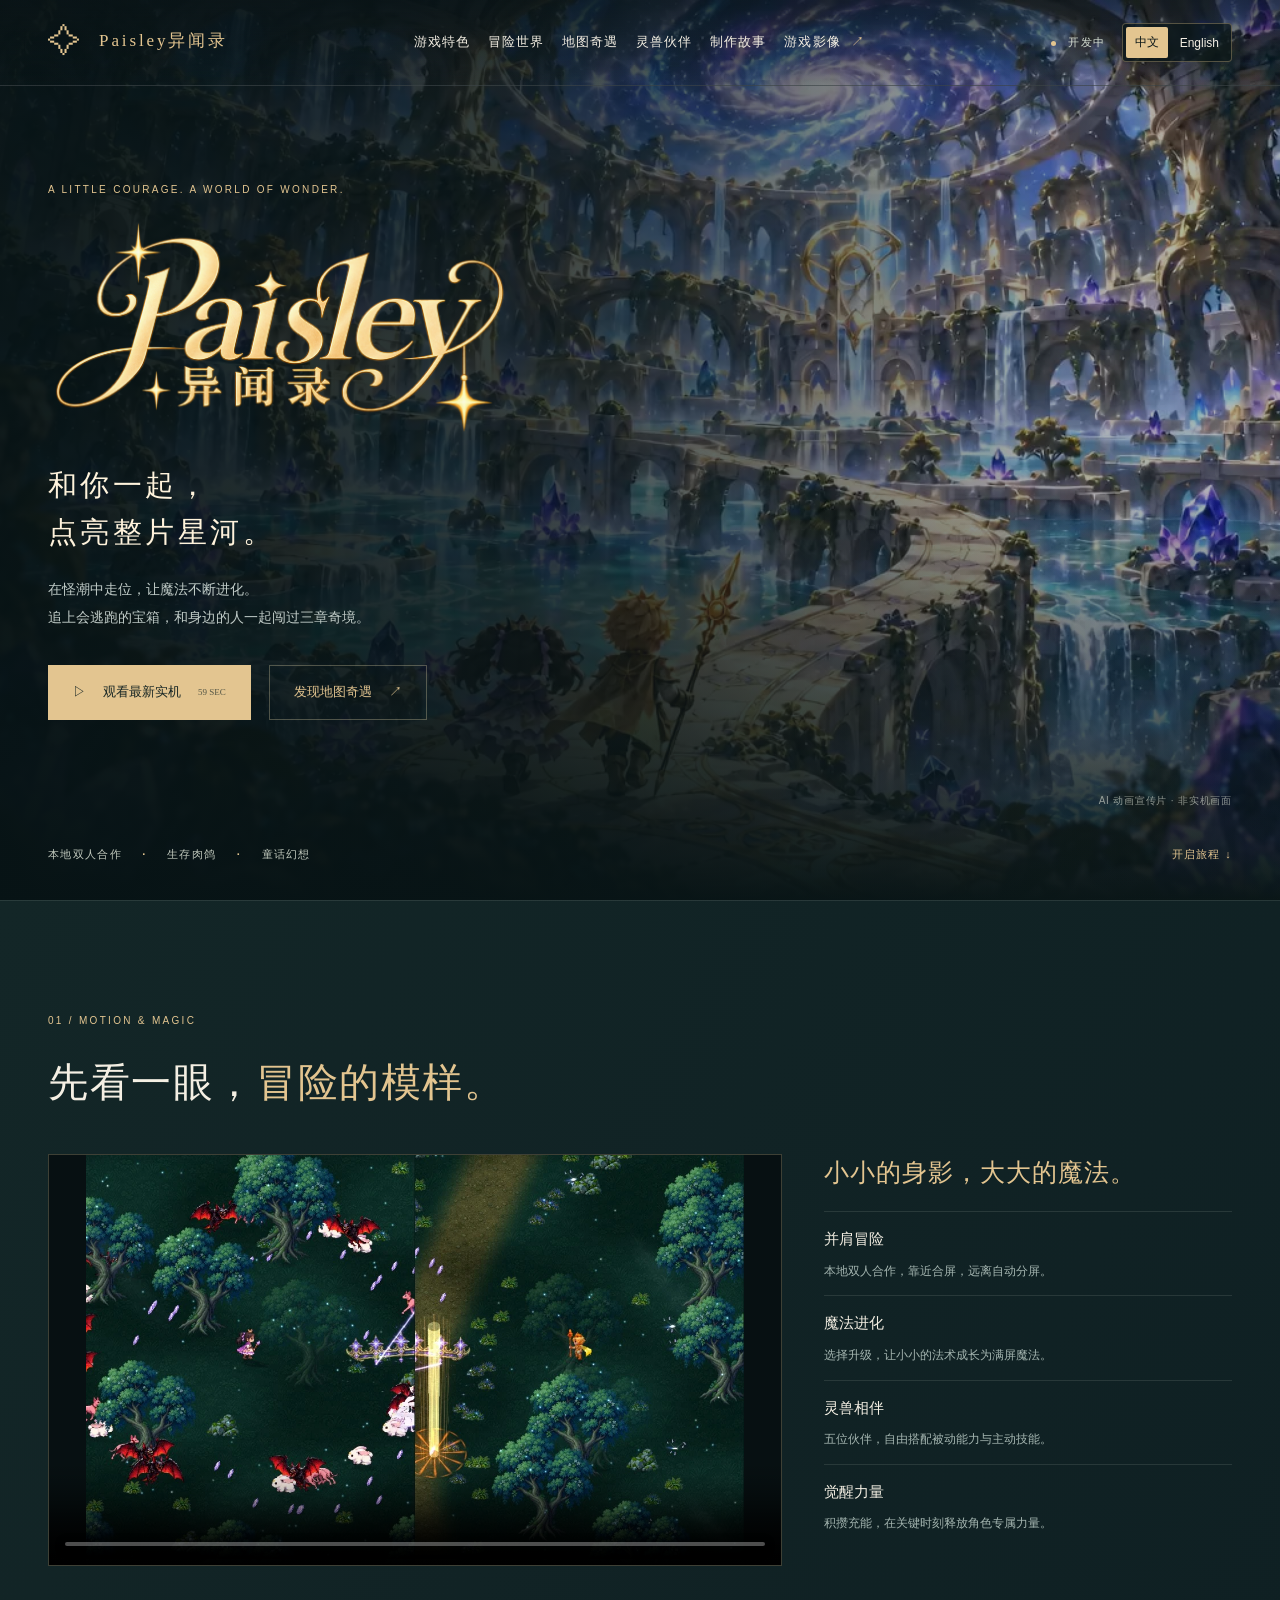
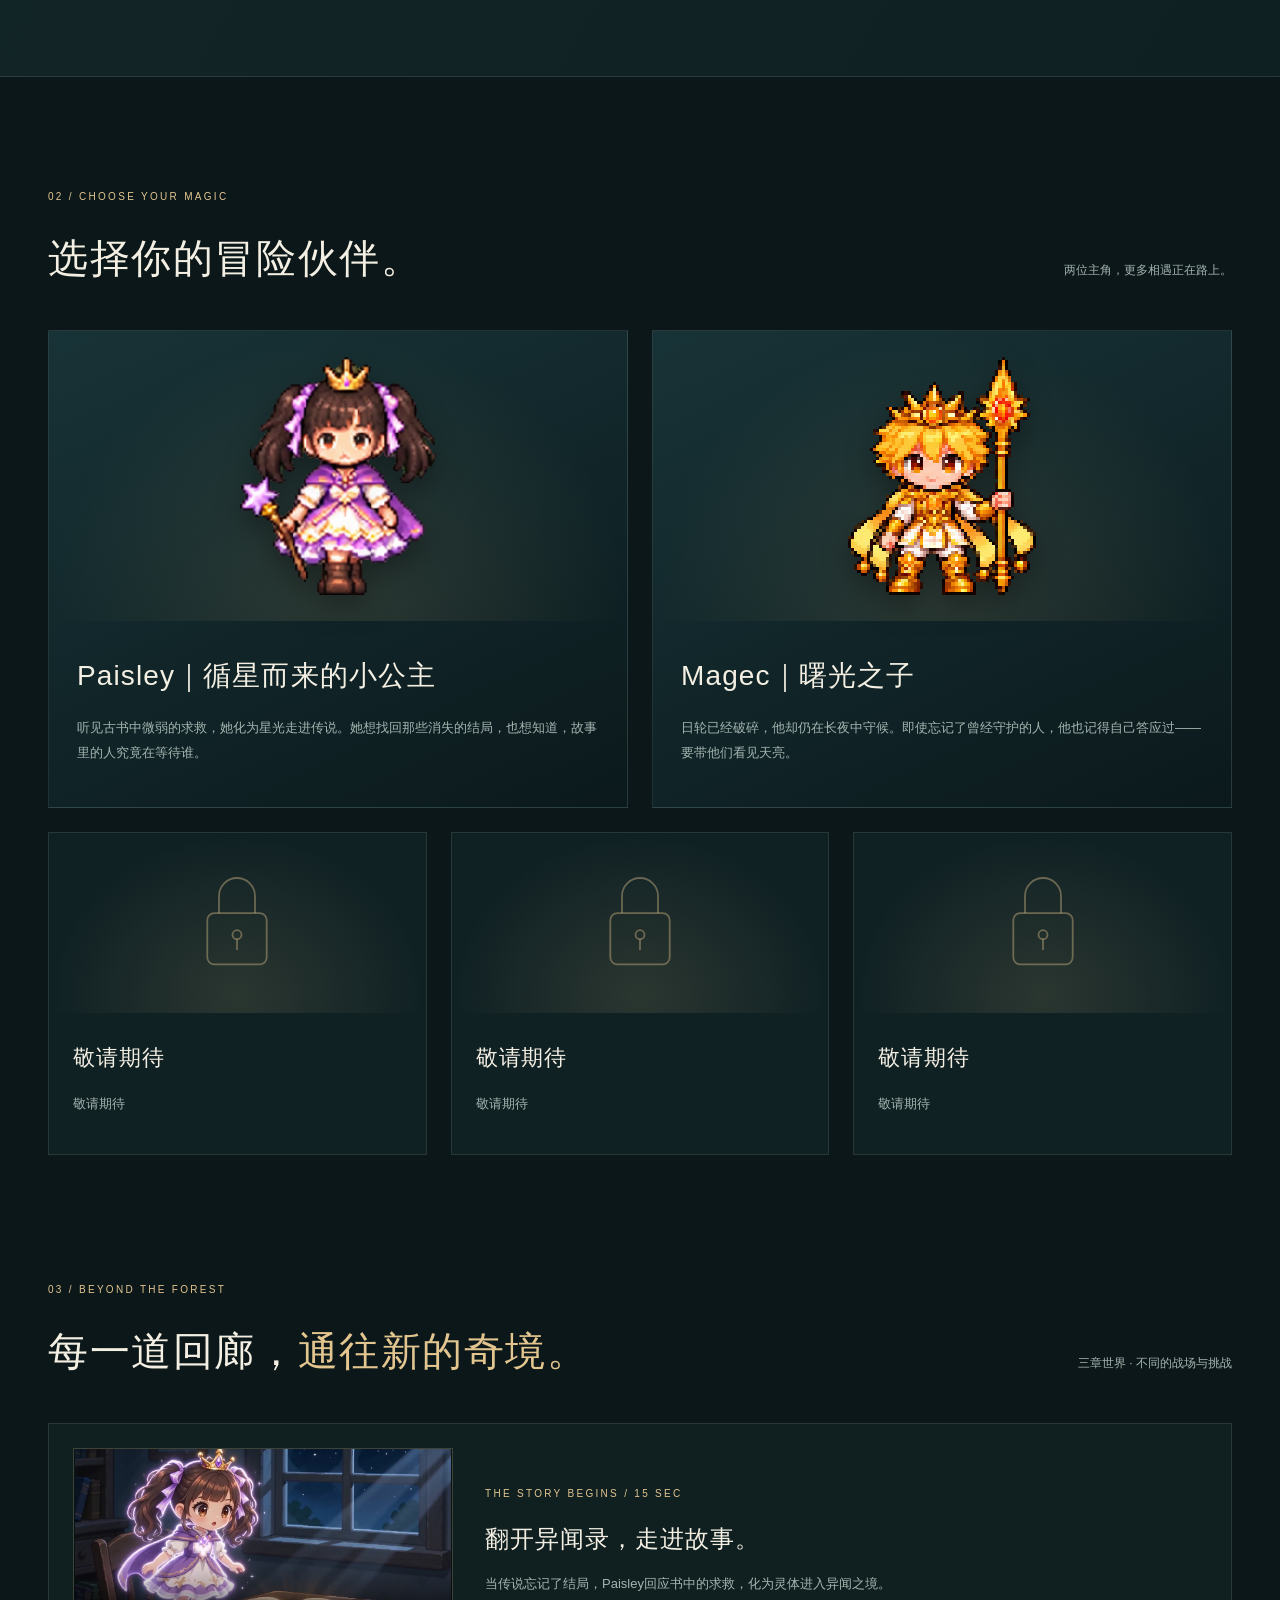
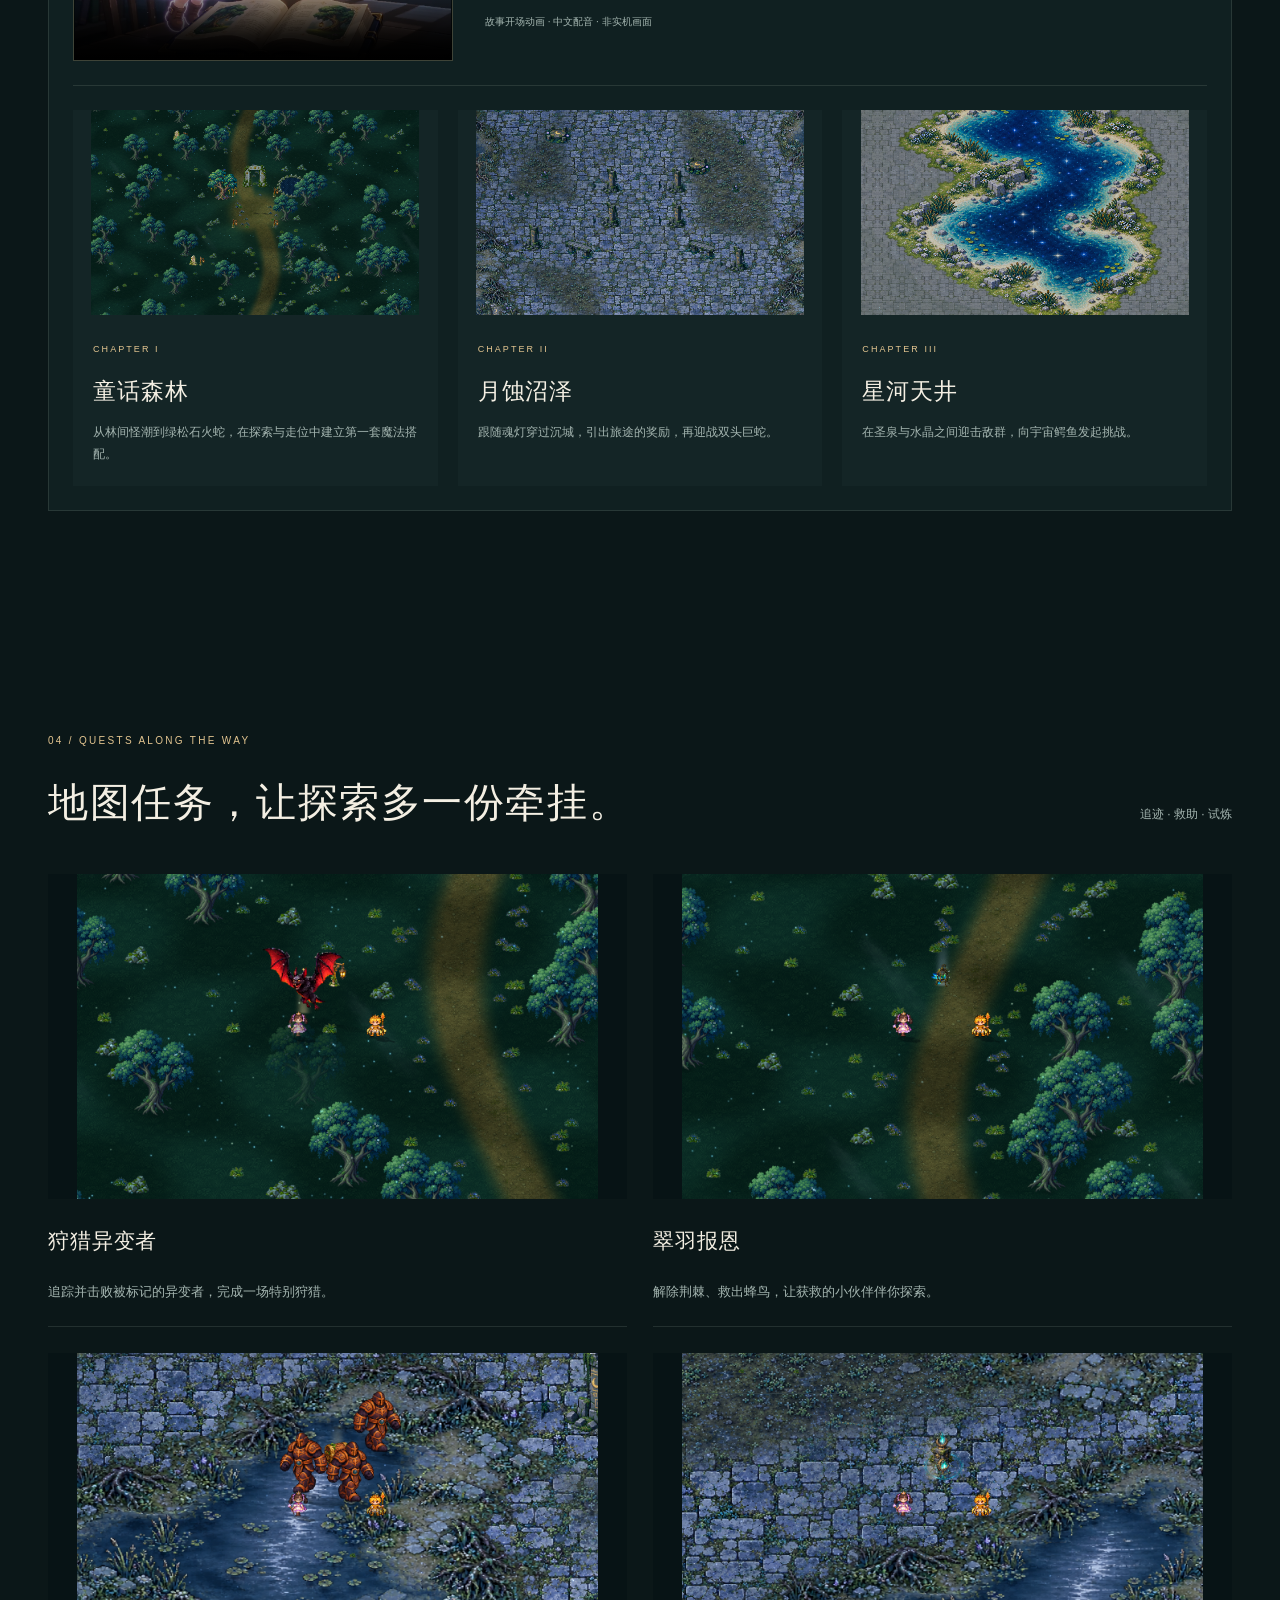
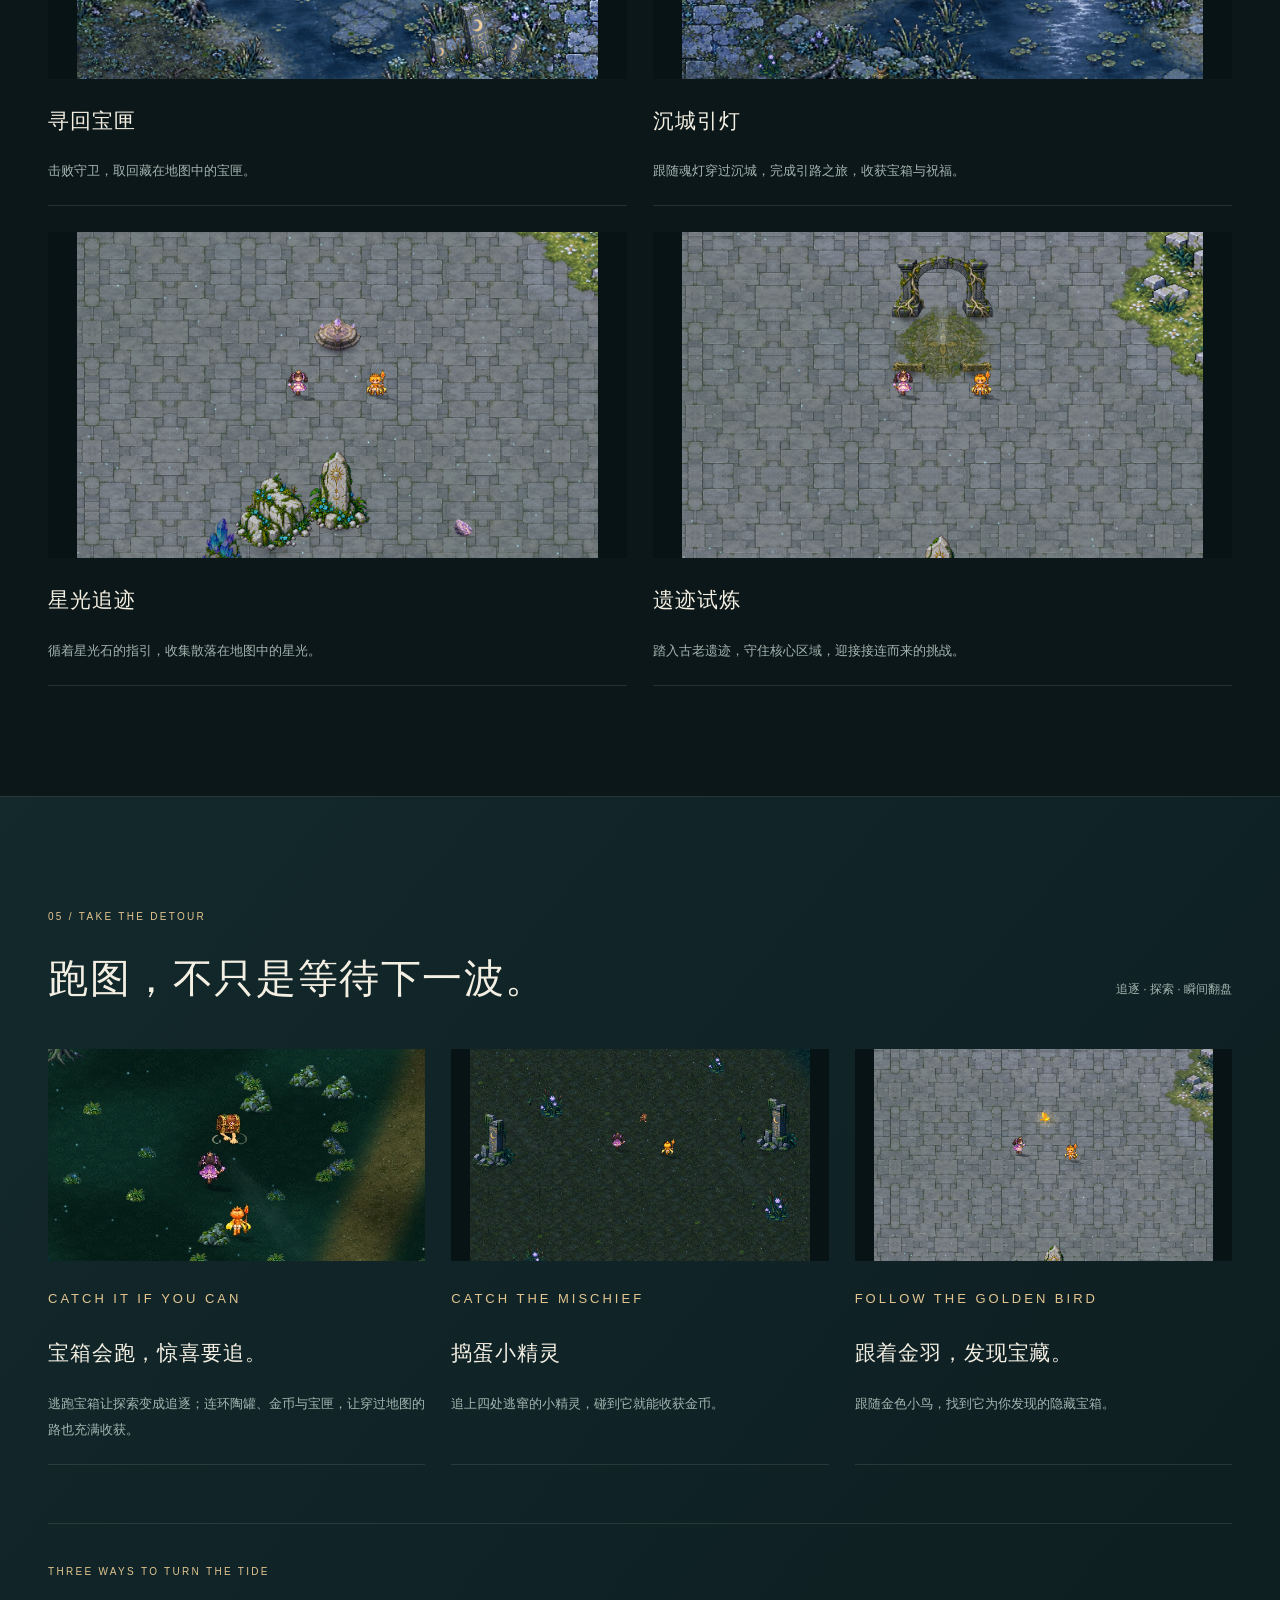
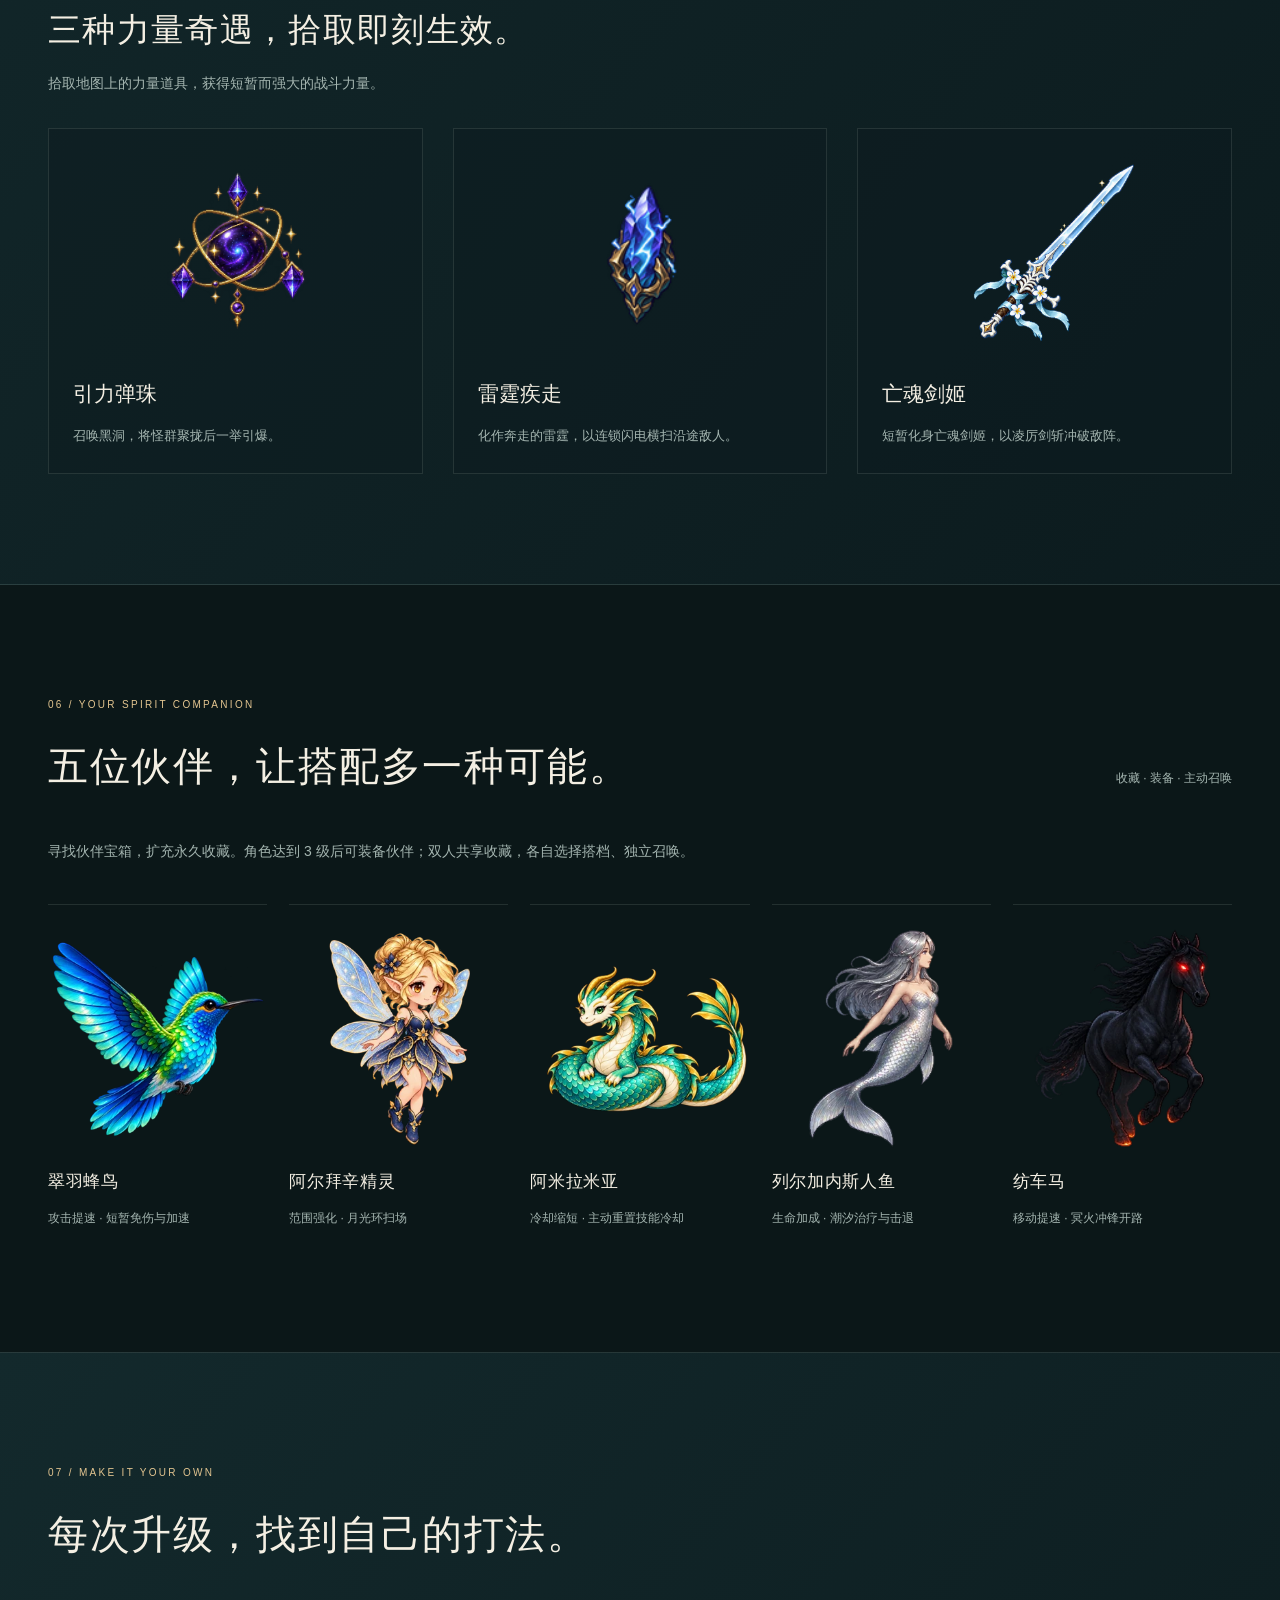
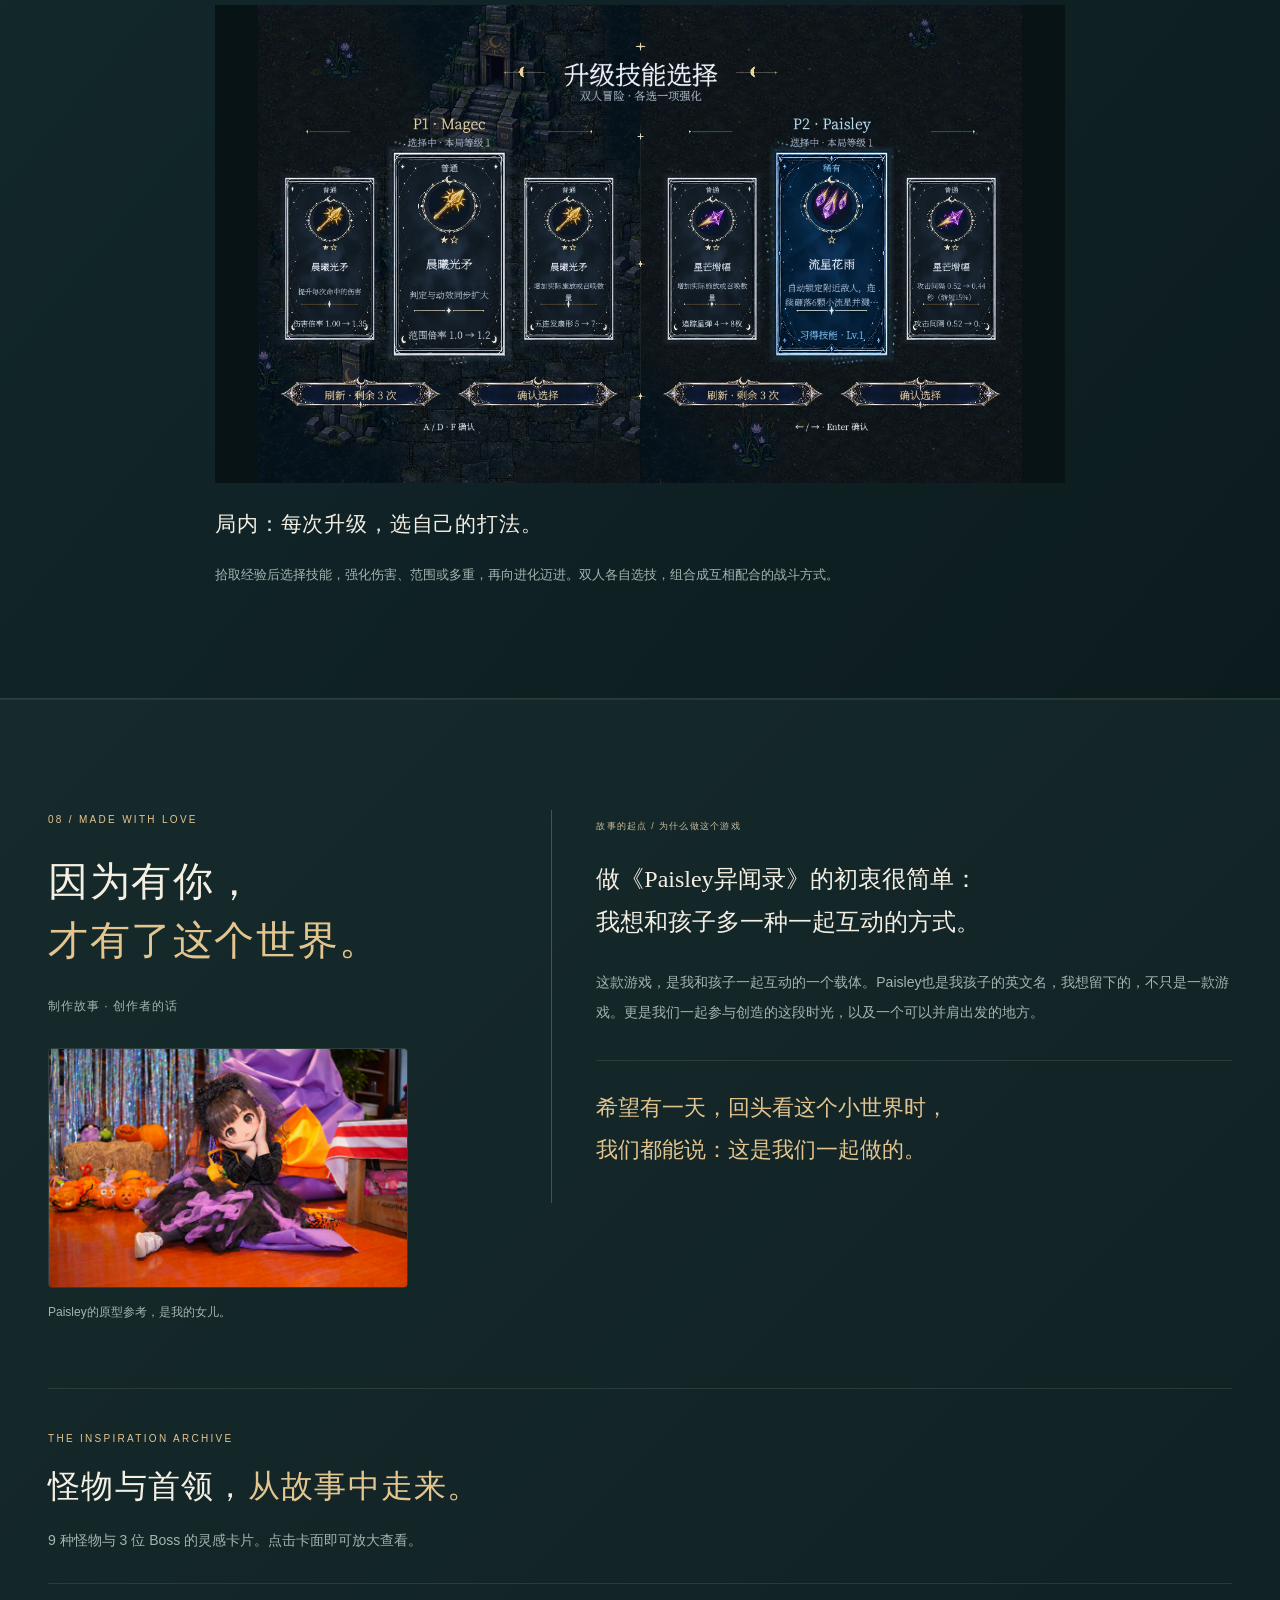
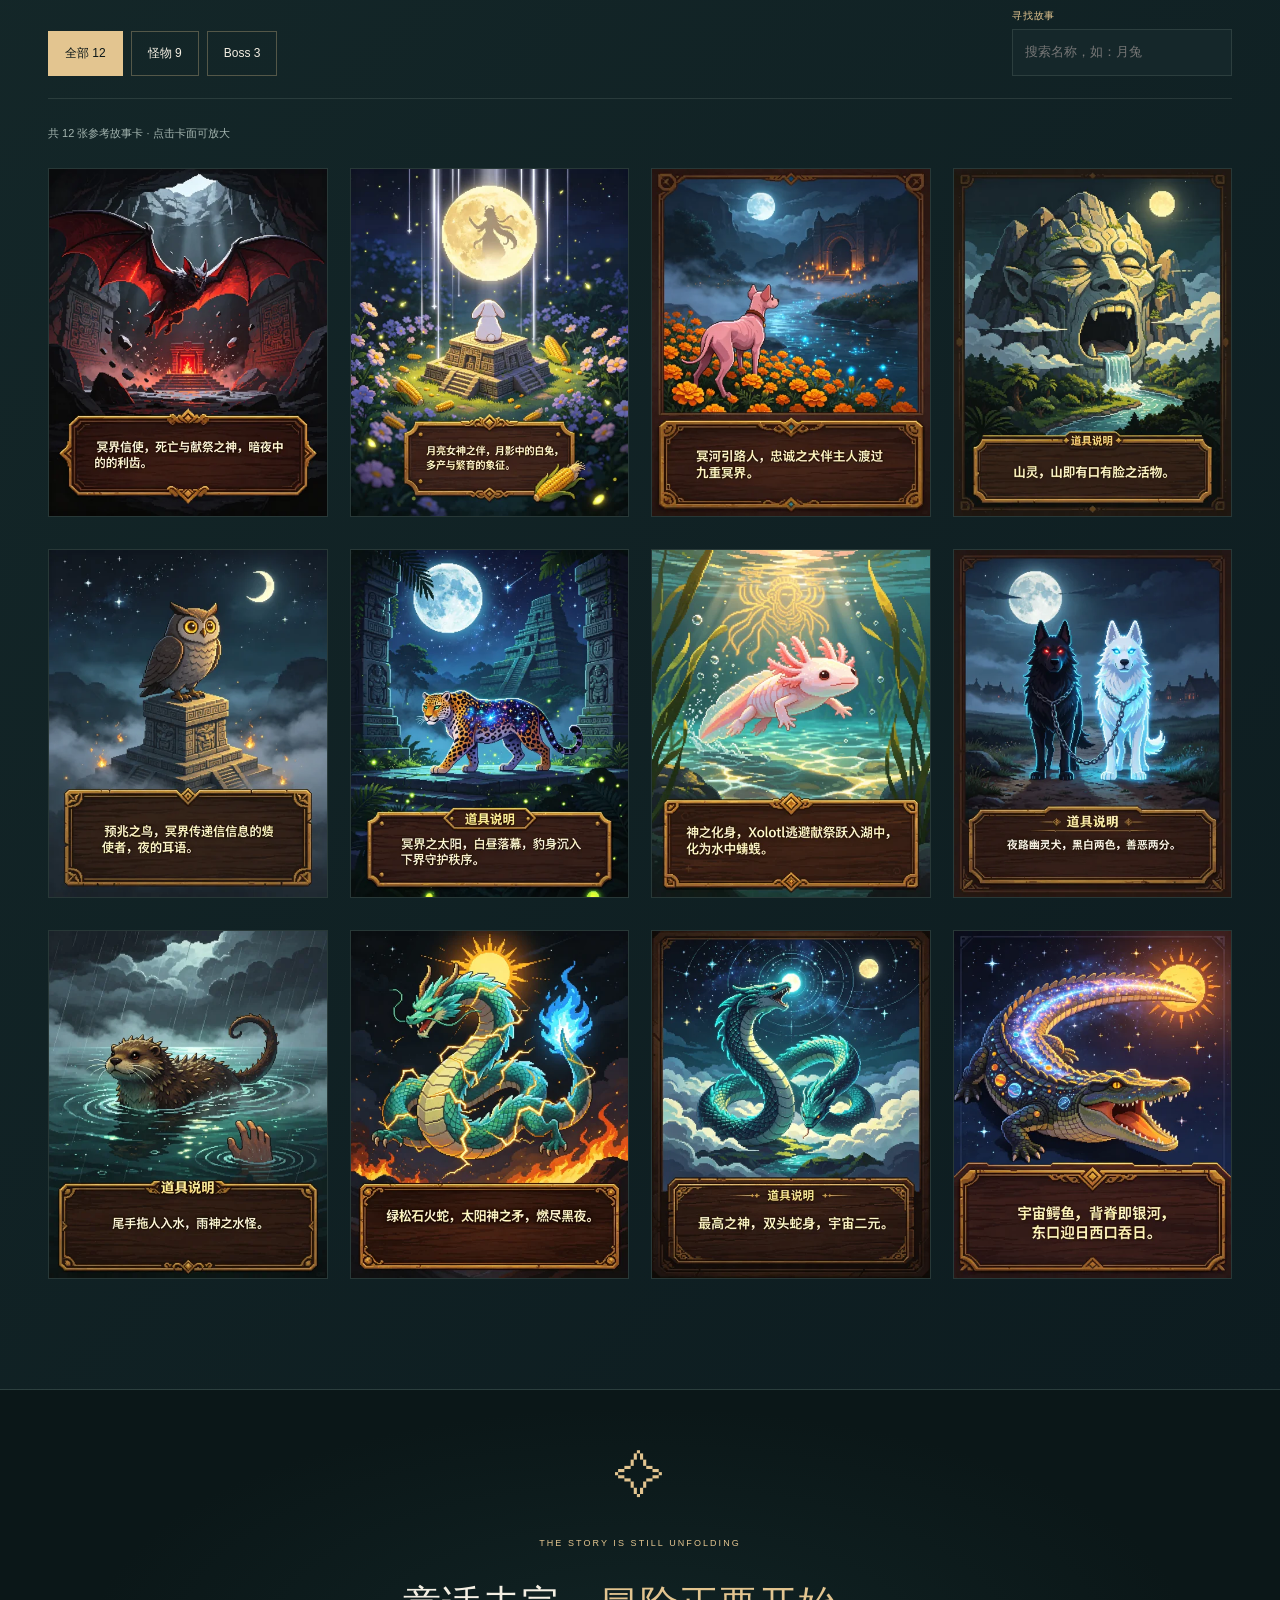
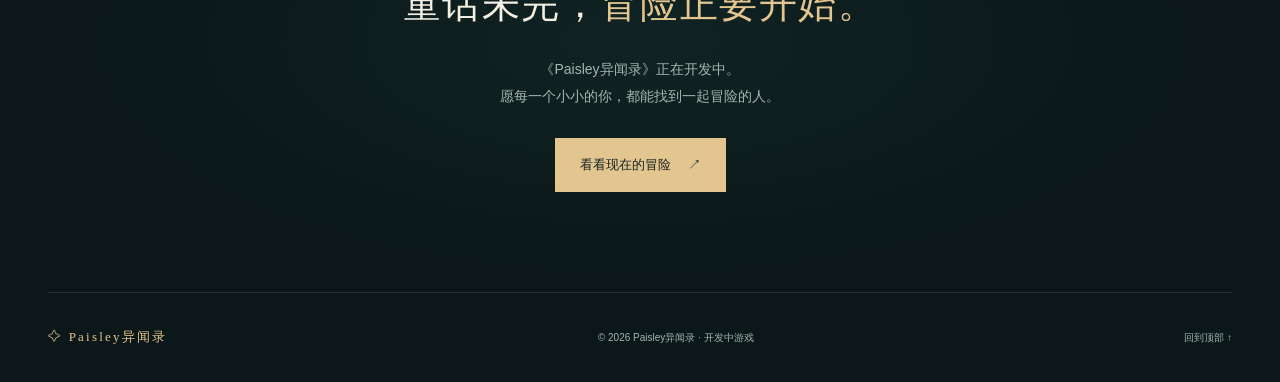
==== commit 71b0300b: "Simplify creator story copy and remove signature" ====
--- a/index.html
+++ b/index.html
@@ -15,7 +15,7 @@
   <script src="script.js?v=release-scope-20261011" defer></script>
   <link rel="stylesheet" href="lore.css?v=inline-2">
 
-<link rel="stylesheet" href="language.css?v=2"><script src="translations.js?v=encounter-chapters-20261011" defer></script><script src="language.js?v=clean-hero-20261011" defer></script><script src="lore.js?v=enemy-cards-20261011" defer></script><link rel="stylesheet" href="current.css?v=unified-story-20261011"></head>
+<link rel="stylesheet" href="language.css?v=2"><script src="translations.js?v=creator-copy-20261012" defer></script><script src="language.js?v=clean-hero-20261011" defer></script><script src="lore.js?v=enemy-cards-20261011" defer></script><link rel="stylesheet" href="current.css?v=unified-story-20261011"></head>
 <body>
   <a class="skip" href="#main">跳到主要内容</a>
   <header class="header"><a class="brand" href="#" aria-label="Paisley异闻录首页"><span class="brand-star">✧</span> Paisley异闻录</a><nav aria-label="主导航"><a href="#adventure">游戏特色</a><a href="#worlds">冒险世界</a><a href="#encounters">地图奇遇</a><a href="#companions">灵兽伙伴</a><a href="#story">制作故事</a><a href="#films">游戏影像 <span>↗</span></a></nav><span class="status"><i></i> 开发中</span><div class="language-switch" role="group" aria-label="Language / 语言"><button type="button" data-language="zh" aria-pressed="true" lang="zh-CN">中文</button><button type="button" data-language="en" aria-pressed="false" lang="en">English</button></div></header>
@@ -44,7 +44,7 @@
     <section id="story" class="section story-section" aria-labelledby="story-title">
       <div class="wrap story-layout">
         <div class="story-heading"><p class="eyebrow">08 / MADE WITH LOVE</p><h2 id="story-title">因为有你，<br><em>才有了这个世界。</em></h2><p class="story-caption">制作故事 · 创作者的话</p><figure id="princess-inspiration" class="princess-inspiration"><img src="media/current/princess-inspiration.png" alt="女儿的照片，以游戏Paisley风格呈现" width="1536" height="1024" loading="lazy"><figcaption>Paisley的原型参考，是我的女儿。</figcaption></figure></div>
-        <article class="story-letter"><span class="tag">故事的起点 / 为什么做这个游戏</span><p class="story-lead">做《Paisley异闻录》的初衷很简单：<br>我想和孩子多一种一起互动的方式。</p><p>这款游戏，是我和孩子一起互动、一起创造的一个载体。我希望这段相处的时间，能慢慢变成一个可以走进去、可以亲手探索的小世界。</p><p>在这里，想象可以拥有形状：Paisley挥起魔杖，森林之外还有沼泽与星河。做游戏的过程，也可以成为我们认识彼此的过程。</p><p>我想留下的，不只是一款游戏。更是我们一起参与创造的这段时光，以及一个可以并肩出发的地方。</p><blockquote>希望有一天，回头看这个小世界时，<br>我们都能说：这是我们一起做的。</blockquote><p class="story-sign">——《Paisley异闻录》创作者</p></article>
+        <article class="story-letter"><span class="tag">故事的起点 / 为什么做这个游戏</span><p class="story-lead">做《Paisley异闻录》的初衷很简单：<br>我想和孩子多一种一起互动的方式。</p><p>这款游戏，是我和孩子一起互动的一个载体。Paisley也是我孩子的英文名，我想留下的，不只是一款游戏。更是我们一起参与创造的这段时光，以及一个可以并肩出发的地方。</p><blockquote>希望有一天，回头看这个小世界时，<br>我们都能说：这是我们一起做的。</blockquote></article>
       </div>
 
       <div id="inspiration" class="wrap inspiration story-inspiration"><div class="section-heading"><div><p class="eyebrow">THE INSPIRATION ARCHIVE</p><h3>怪物与首领，<em>从故事中走来。</em></h3></div></div><p class="devlog-intro">9 种怪物与 3 位 Boss 的灵感卡片。点击卡面即可放大查看。</p><div class="inline-library"><div class="lore-tools"><div class="lore-filters" role="group" aria-label="按类型筛选"><button type="button" data-filter="全部" aria-pressed="true">全部 12</button><button type="button" data-filter="怪物" aria-pressed="false">怪物 9</button><button type="button" data-filter="Boss" aria-pressed="false">Boss 3</button></div><label class="lore-search">寻找故事<input type="search" id="card-search" placeholder="搜索名称，如：月兔" autocomplete="off"></label></div><p id="card-count" class="lore-count" aria-live="polite">共 12 张参考故事卡 · 点击卡面可放大</p><div class="lore-grid"><article id="camazotz" class="lore-card" data-category="怪物"><a class="card-image" href="media/lore/camazotz.webp" data-card-title="蝙蝠 · Camazotz" aria-label="放大阅读：蝙蝠 · Camazotz"><img src="media/lore/camazotz-thumb.webp" alt="蝙蝠 · Camazotz HD-2D 参考故事卡，点击放大阅读卡面文字" width="480" height="600" loading="lazy"></a></article><article id="rabbit" class="lore-card" data-category="怪物"><a class="card-image" href="media/lore/rabbit.webp" data-card-title="月兔" aria-label="放大阅读：月兔"><img src="media/lore/rabbit-thumb.webp" alt="月兔 HD-2D 参考故事卡，点击放大阅读卡面文字" width="480" height="600" loading="lazy"></a></article><article id="xolo" class="lore-card" data-category="怪物"><a class="card-image" href="media/lore/xolo.webp" data-card-title="无毛犬 · Xoloitzcuintli" aria-label="放大阅读：无毛犬 · Xoloitzcuintli"><img src="media/lore/xolo-thumb.webp" alt="无毛犬 · Xoloitzcuintli HD-2D 参考故事卡，点击放大阅读卡面文字" width="480" height="600" loading="lazy"></a></article><article id="witz" class="lore-card" data-category="怪物"><a class="card-image" href="media/lore/witz.webp" data-card-title="山灵 · Witz" aria-label="放大阅读：山灵 · Witz"><img src="media/lore/witz-thumb.webp" alt="山灵 · Witz HD-2D 参考故事卡，点击放大阅读卡面文字" width="480" height="600" loading="lazy"></a></article><article id="tecolote" class="lore-card" data-category="怪物"><a class="card-image" href="media/lore/tecolote.webp" data-card-title="猫头鹰 · Tecolote" aria-label="放大阅读：猫头鹰 · Tecolote"><img src="media/lore/tecolote-thumb.webp" alt="猫头鹰 · Tecolote HD-2D 参考故事卡，点击放大阅读卡面文字" width="480" height="600" loading="lazy"></a></article><article id="balam" class="lore-card" data-category="怪物"><a class="card-image" href="media/lore/balam.webp" data-card-title="美洲豹 · Balam" aria-label="放大阅读：美洲豹 · Balam"><img src="media/lore/balam-thumb.webp" alt="美洲豹 · Balam HD-2D 参考故事卡，点击放大阅读卡面文字" width="480" height="600" loading="lazy"></a></article><article id="axolotl" class="lore-card" data-category="怪物"><a class="card-image" href="media/lore/axolotl.webp" data-card-title="蝾螈 · Axolotl" aria-label="放大阅读：蝾螈 · Axolotl"><img src="media/lore/axolotl-thumb.webp" alt="蝾螈 · Axolotl HD-2D 参考故事卡，点击放大阅读卡面文字" width="480" height="600" loading="lazy"></a></article><article id="cadejo" class="lore-card" data-category="怪物"><a class="card-image" href="media/lore/cadejo.webp" data-card-title="幽灵犬 · Cadejo" aria-label="放大阅读：幽灵犬 · Cadejo"><img src="media/lore/cadejo-thumb.webp" alt="幽灵犬 · Cadejo HD-2D 参考故事卡，点击放大阅读卡面文字" width="480" height="600" loading="lazy"></a></article><article id="ahuizotl" class="lore-card" data-category="怪物"><a class="card-image" href="media/lore/ahuizotl.webp" data-card-title="水怪 · Ahuizotl" aria-label="放大阅读：水怪 · Ahuizotl"><img src="media/lore/ahuizotl-thumb.webp" alt="水怪 · Ahuizotl HD-2D 参考故事卡，点击放大阅读卡面文字" width="480" height="600" loading="lazy"></a></article><article id="xiuhcoatl" class="lore-card" data-category="Boss"><a class="card-image" href="media/lore/xiuhcoatl.webp" data-card-title="绿松石火蛇 · Xiuhcoatl" aria-label="放大阅读：绿松石火蛇 · Xiuhcoatl"><img src="media/lore/xiuhcoatl-thumb.webp" alt="绿松石火蛇 · Xiuhcoatl HD-2D 参考故事卡，点击放大阅读卡面文字" width="480" height="600" loading="lazy"></a></article><article id="itzamna" class="lore-card" data-category="Boss"><a class="card-image" href="media/lore/itzamna.webp" data-card-title="双头蛇 · Itzamna" aria-label="放大阅读：双头蛇 · Itzamna"><img src="media/lore/itzamna-thumb.webp" alt="双头蛇 · Itzamna HD-2D 参考故事卡，点击放大阅读卡面文字" width="480" height="600" loading="lazy"></a></article><article id="itzamcabain" class="lore-card" data-category="Boss"><a class="card-image" href="media/lore/itzamcabain.webp" data-card-title="宇宙鳄鱼 · Itzam Cab Ain" aria-label="放大阅读：宇宙鳄鱼 · Itzam Cab Ain"><img src="media/lore/itzamcabain-thumb.webp" alt="宇宙鳄鱼 · Itzam Cab Ain HD-2D 参考故事卡，点击放大阅读卡面文字" width="480" height="600" loading="lazy"></a></article></div><p id="card-empty" hidden>没有找到对应卡片，试试其他名称或分类。</p><noscript><p>可直接点击卡面打开大图；启用 JavaScript 后可使用分类与搜索。</p></noscript></div></div>
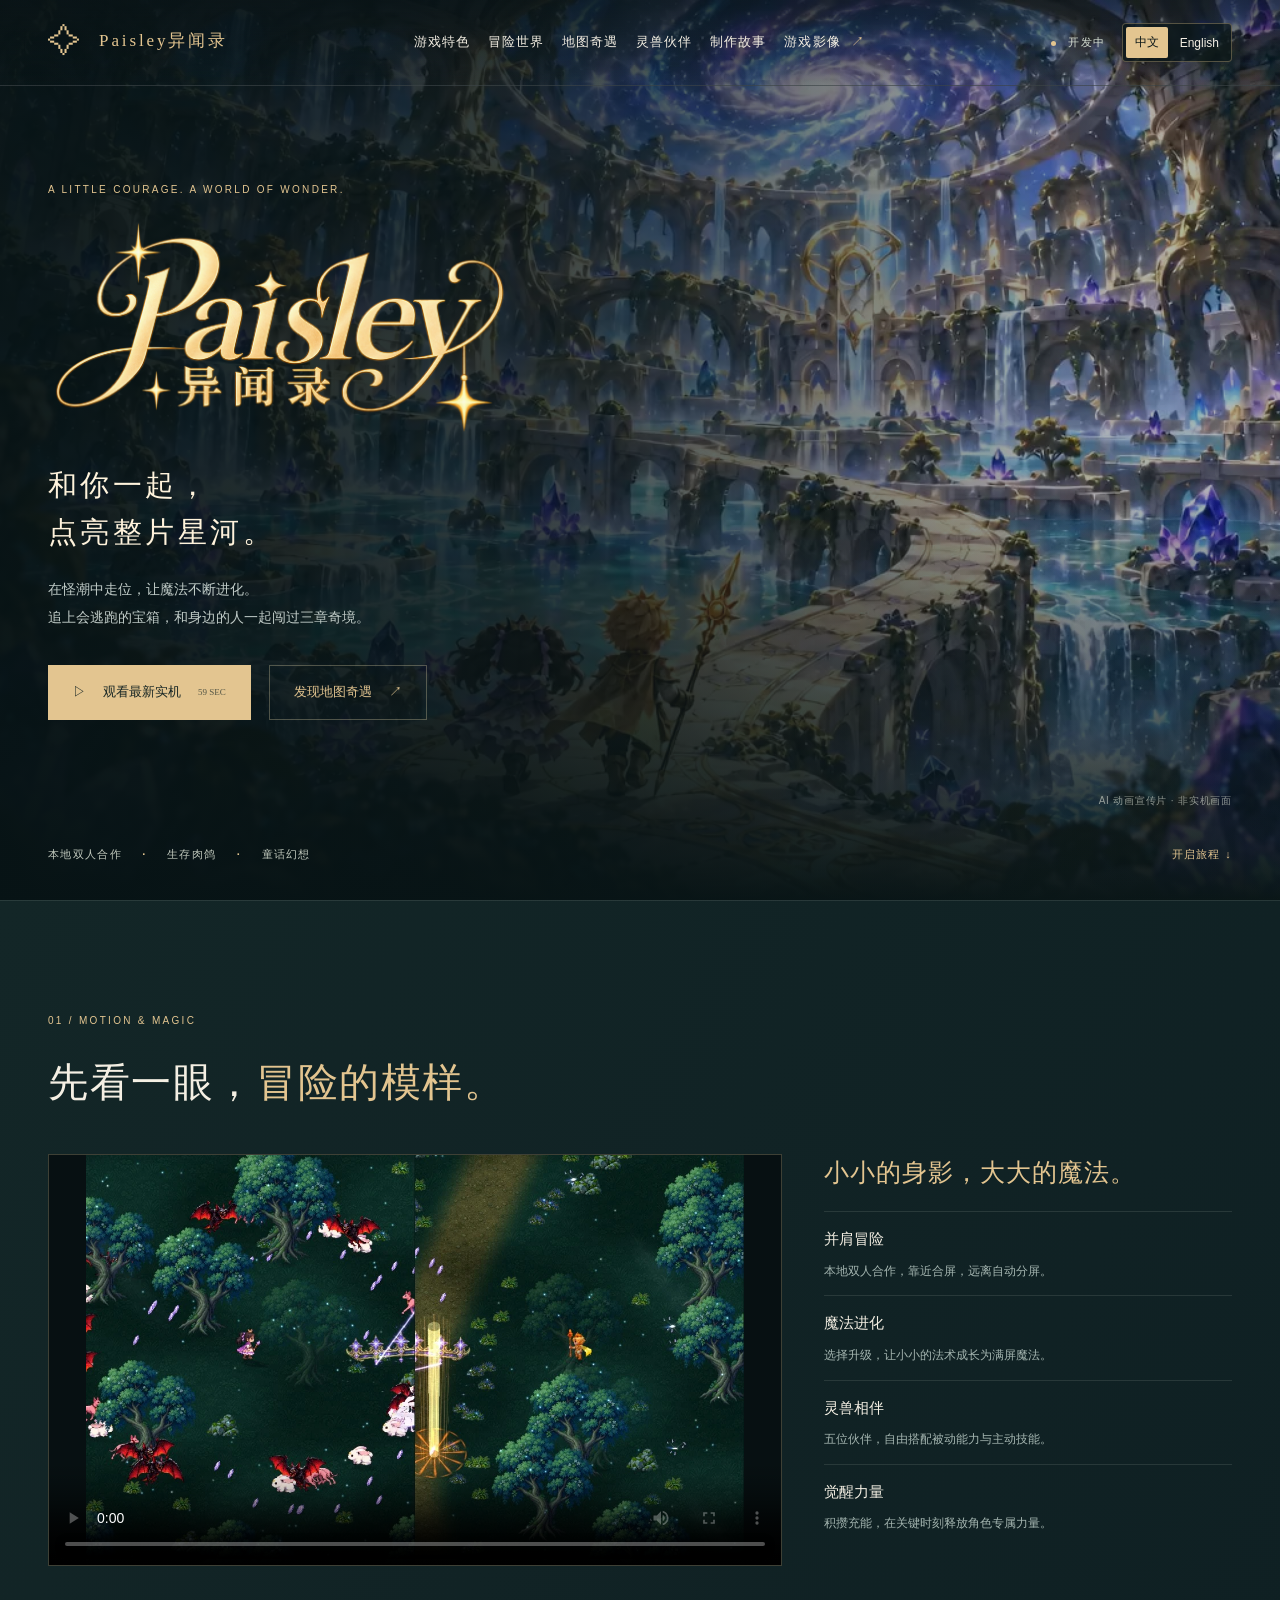
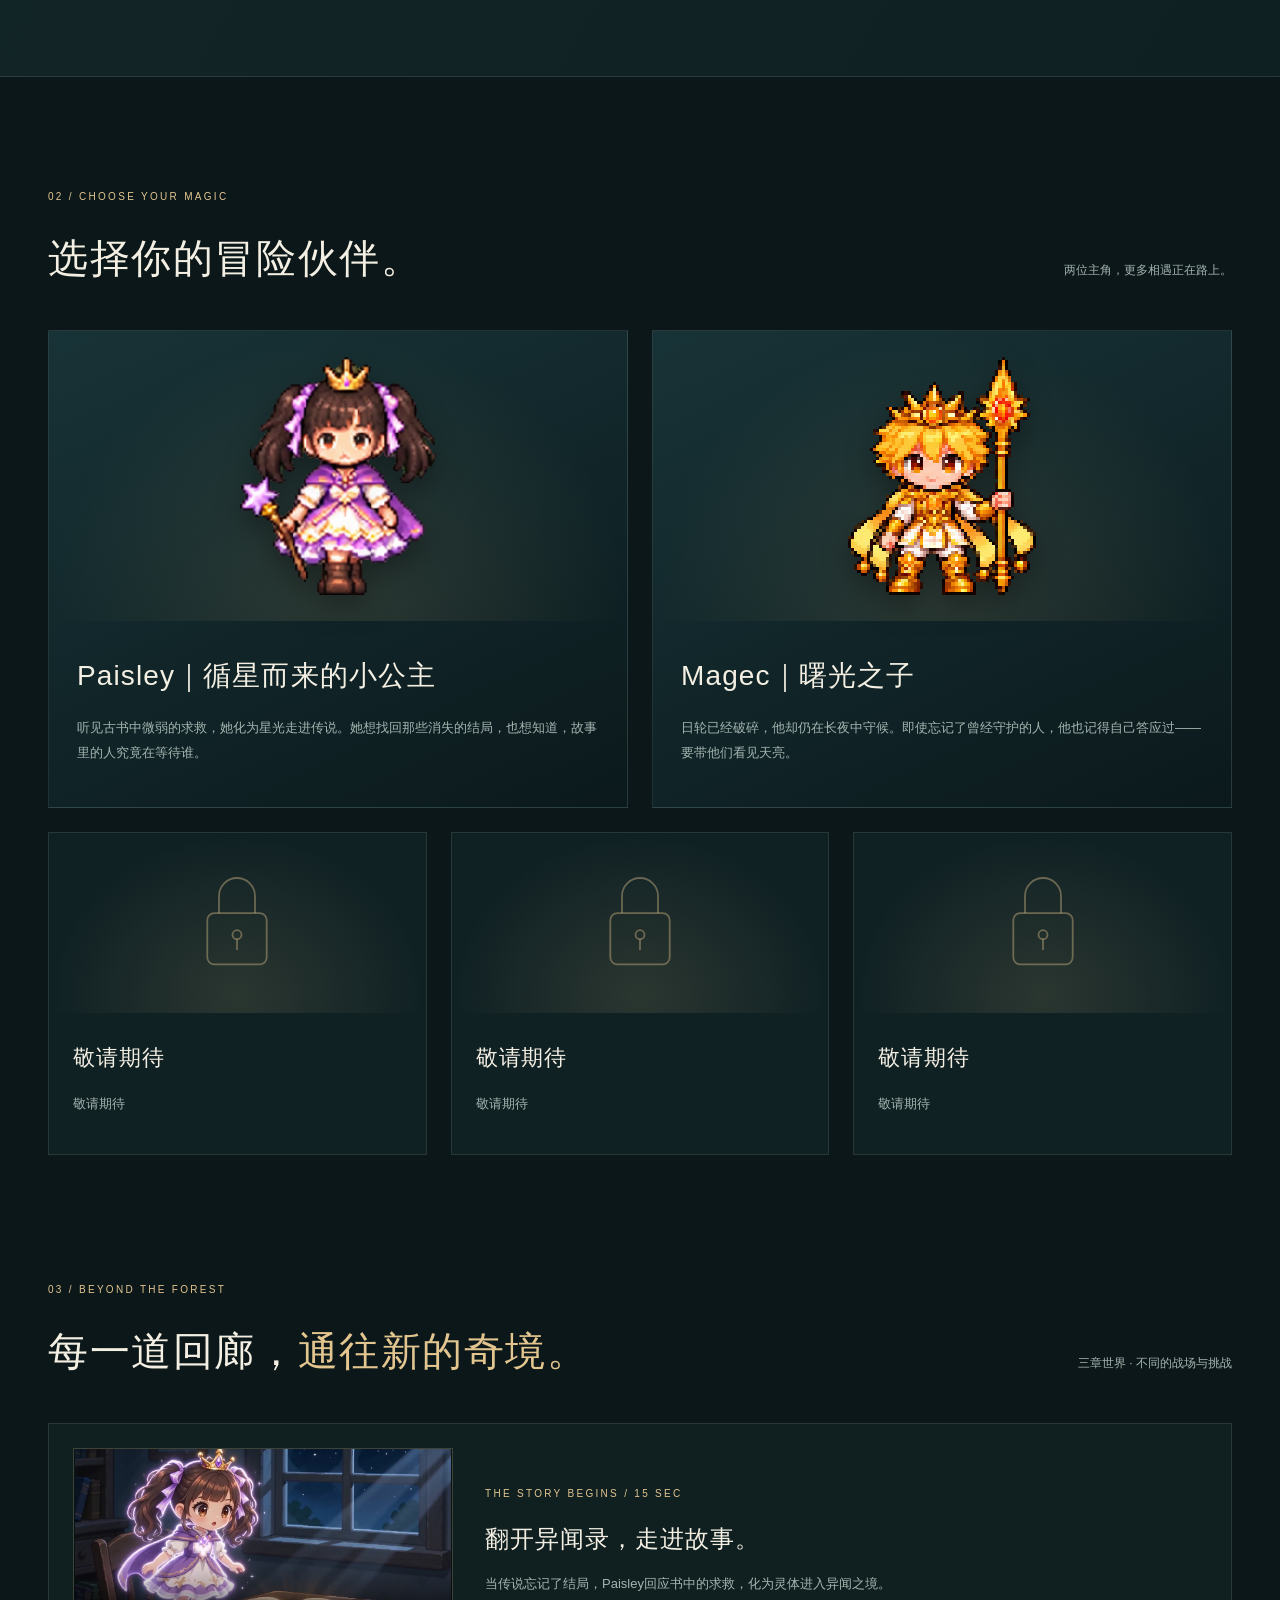
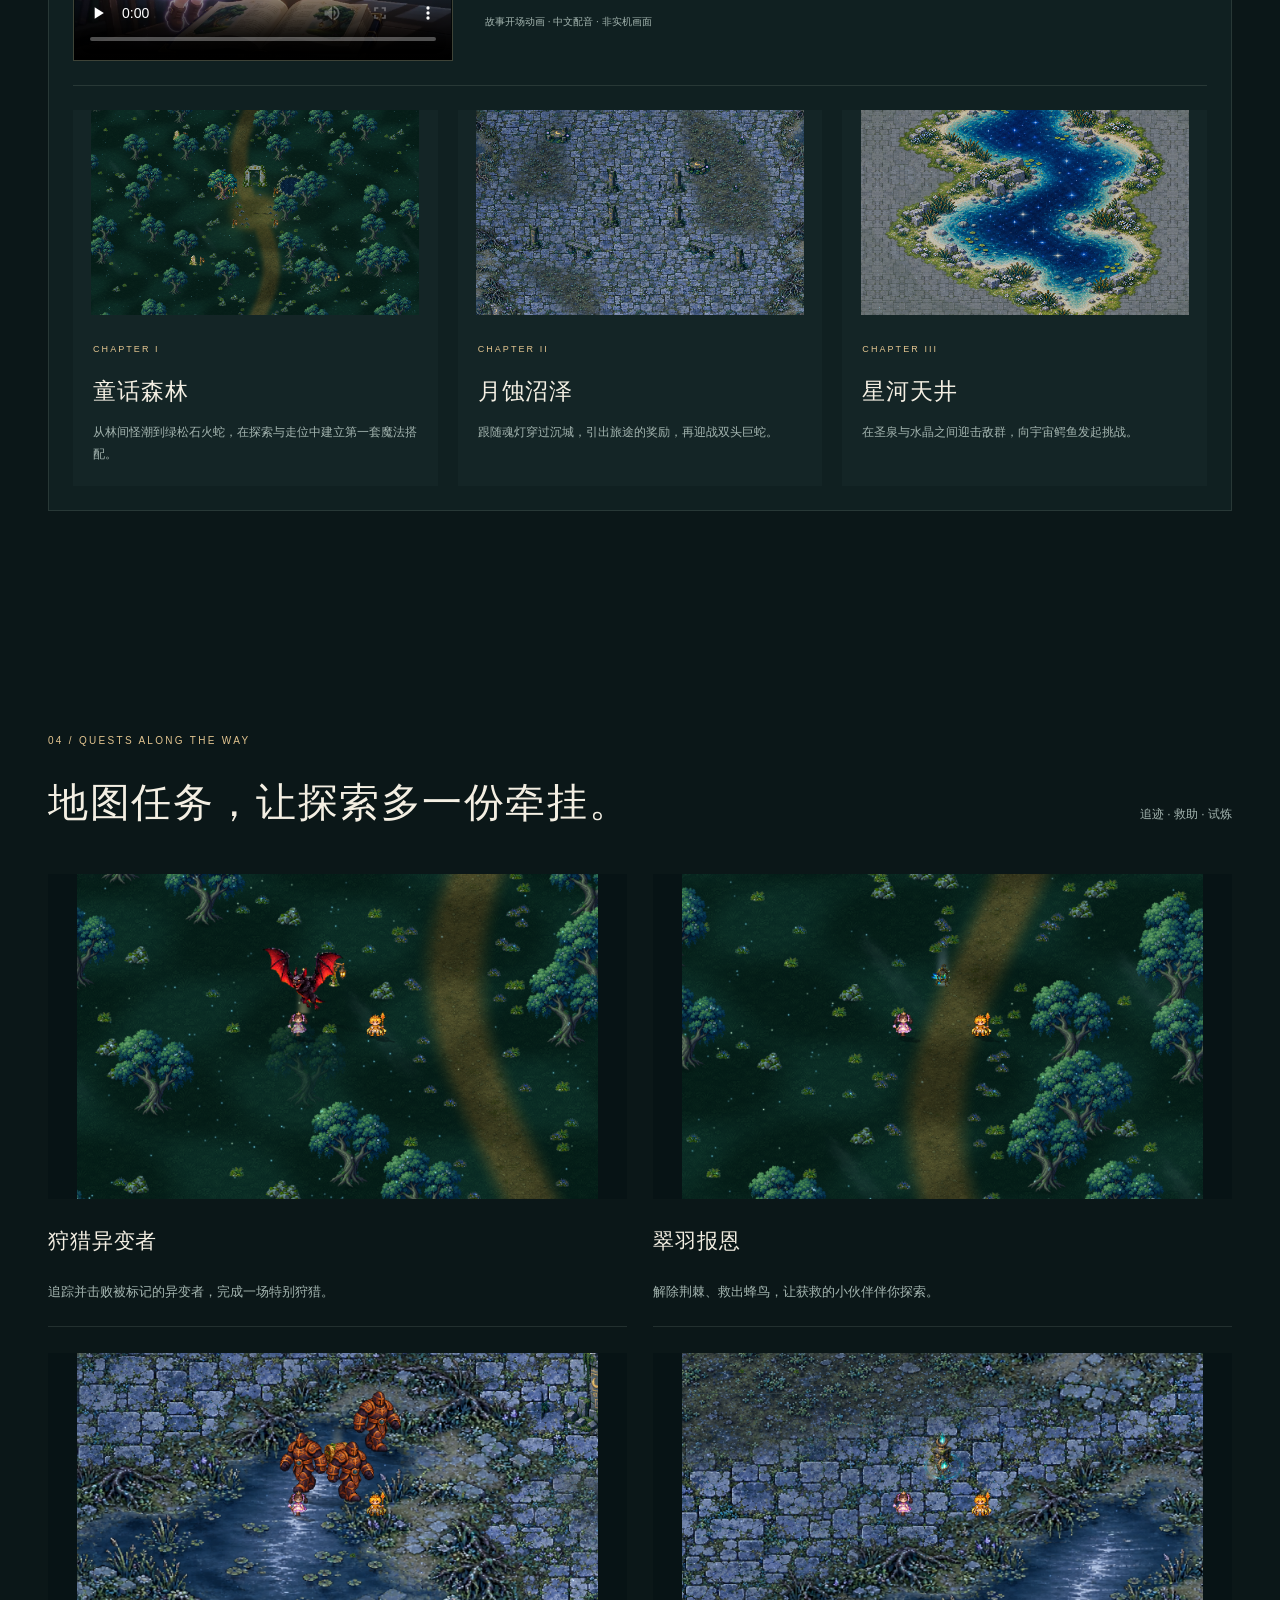
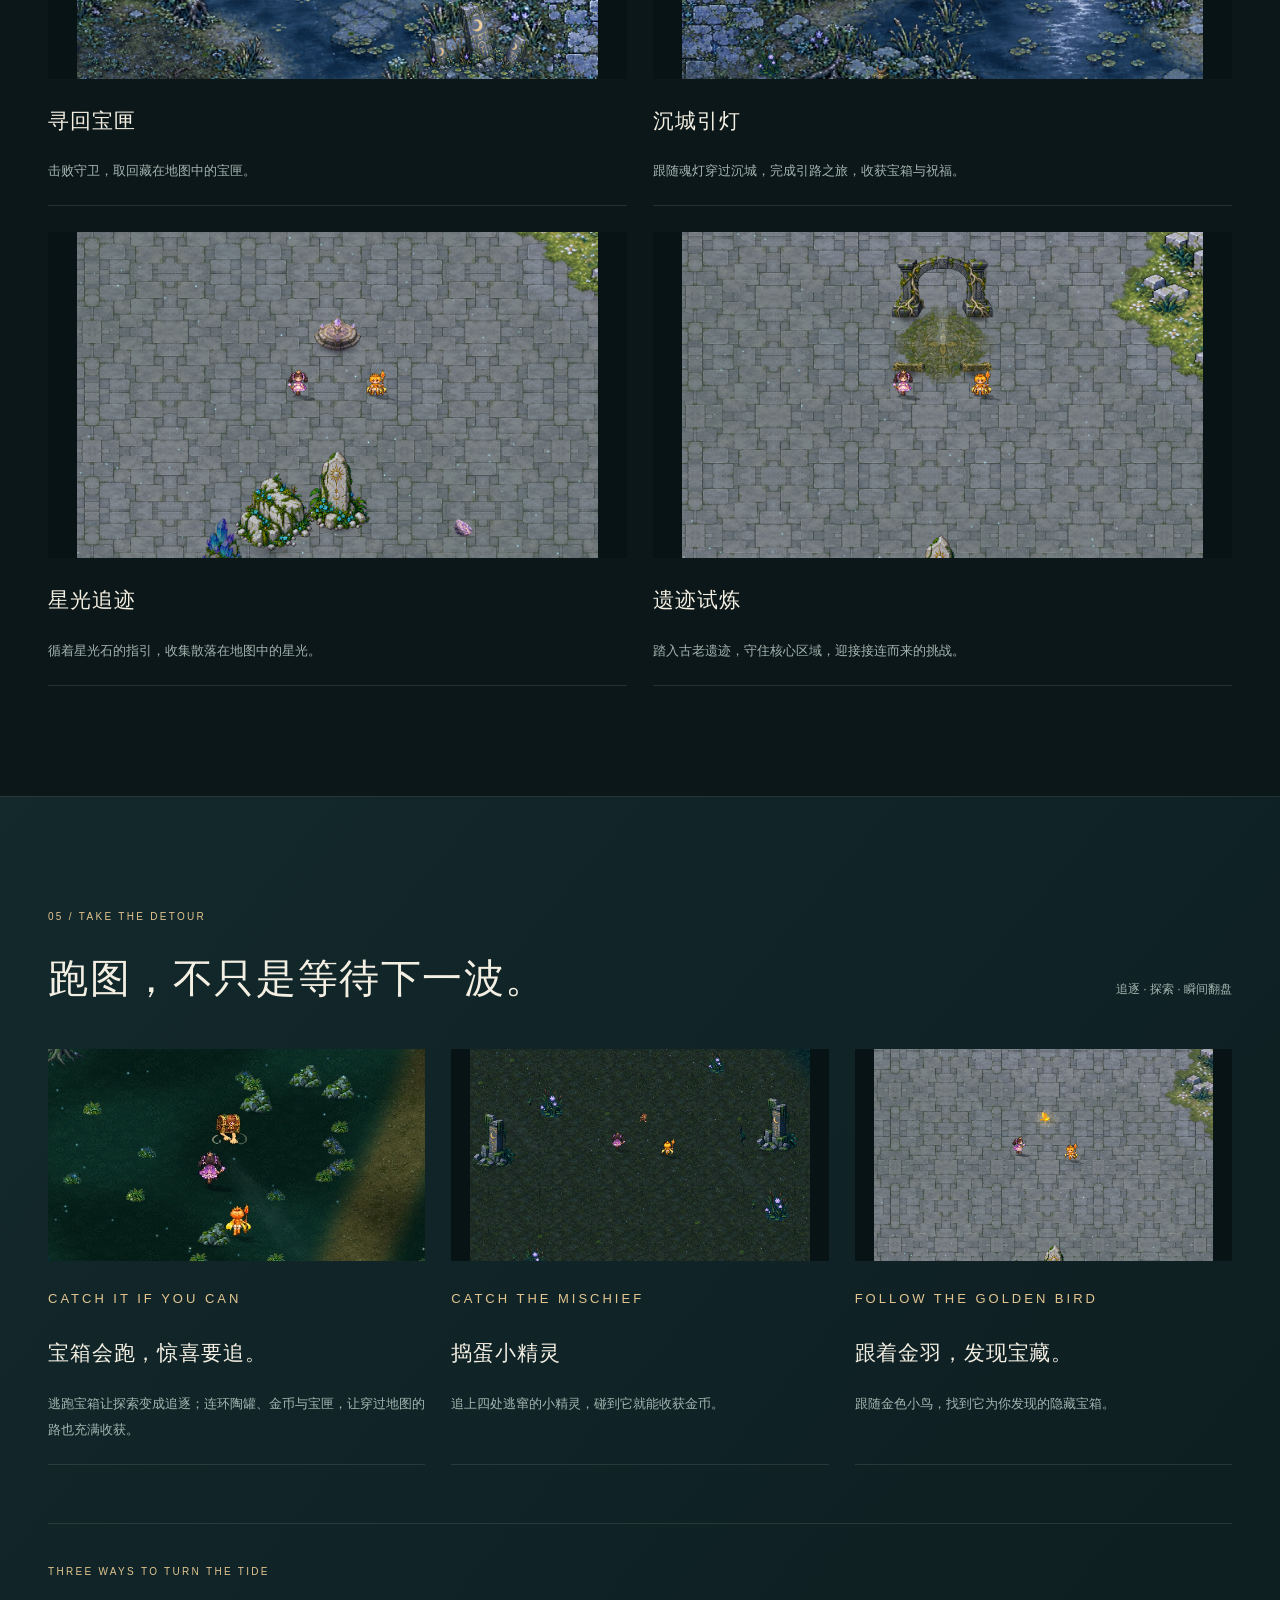
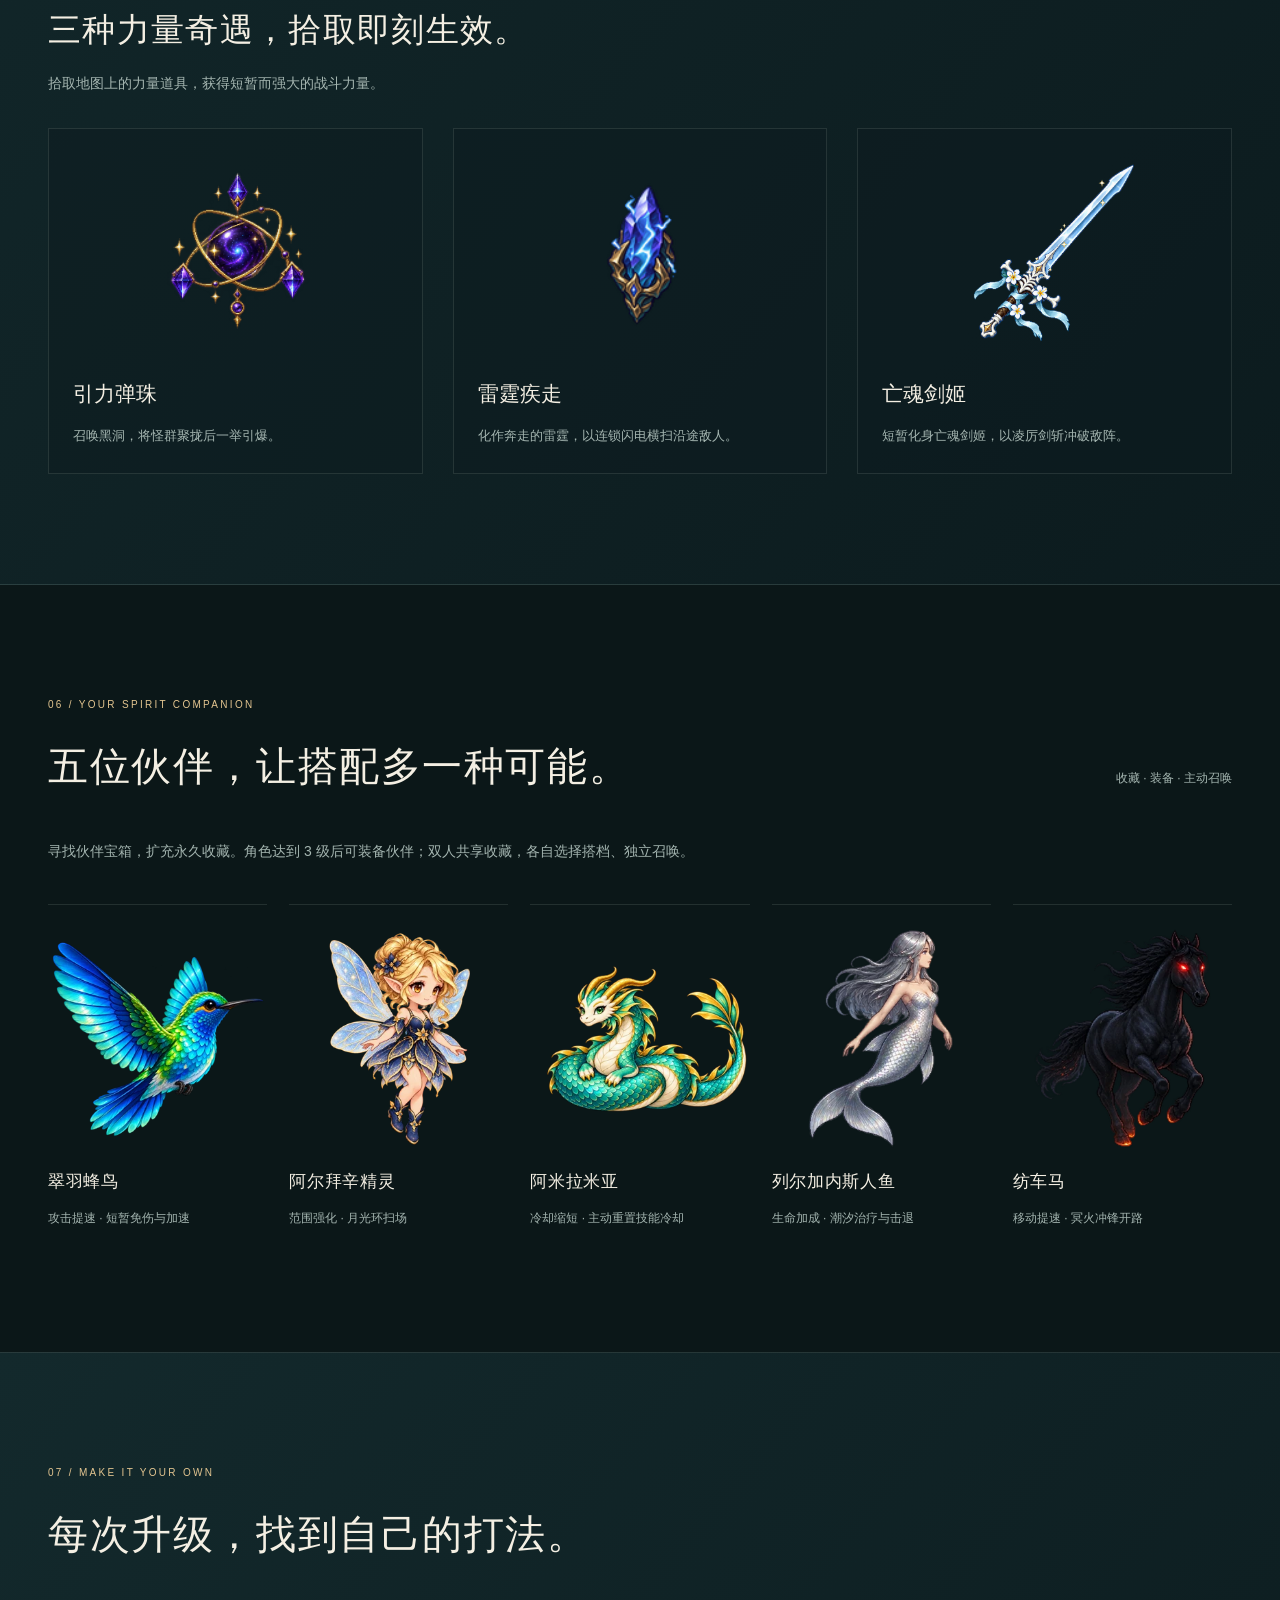
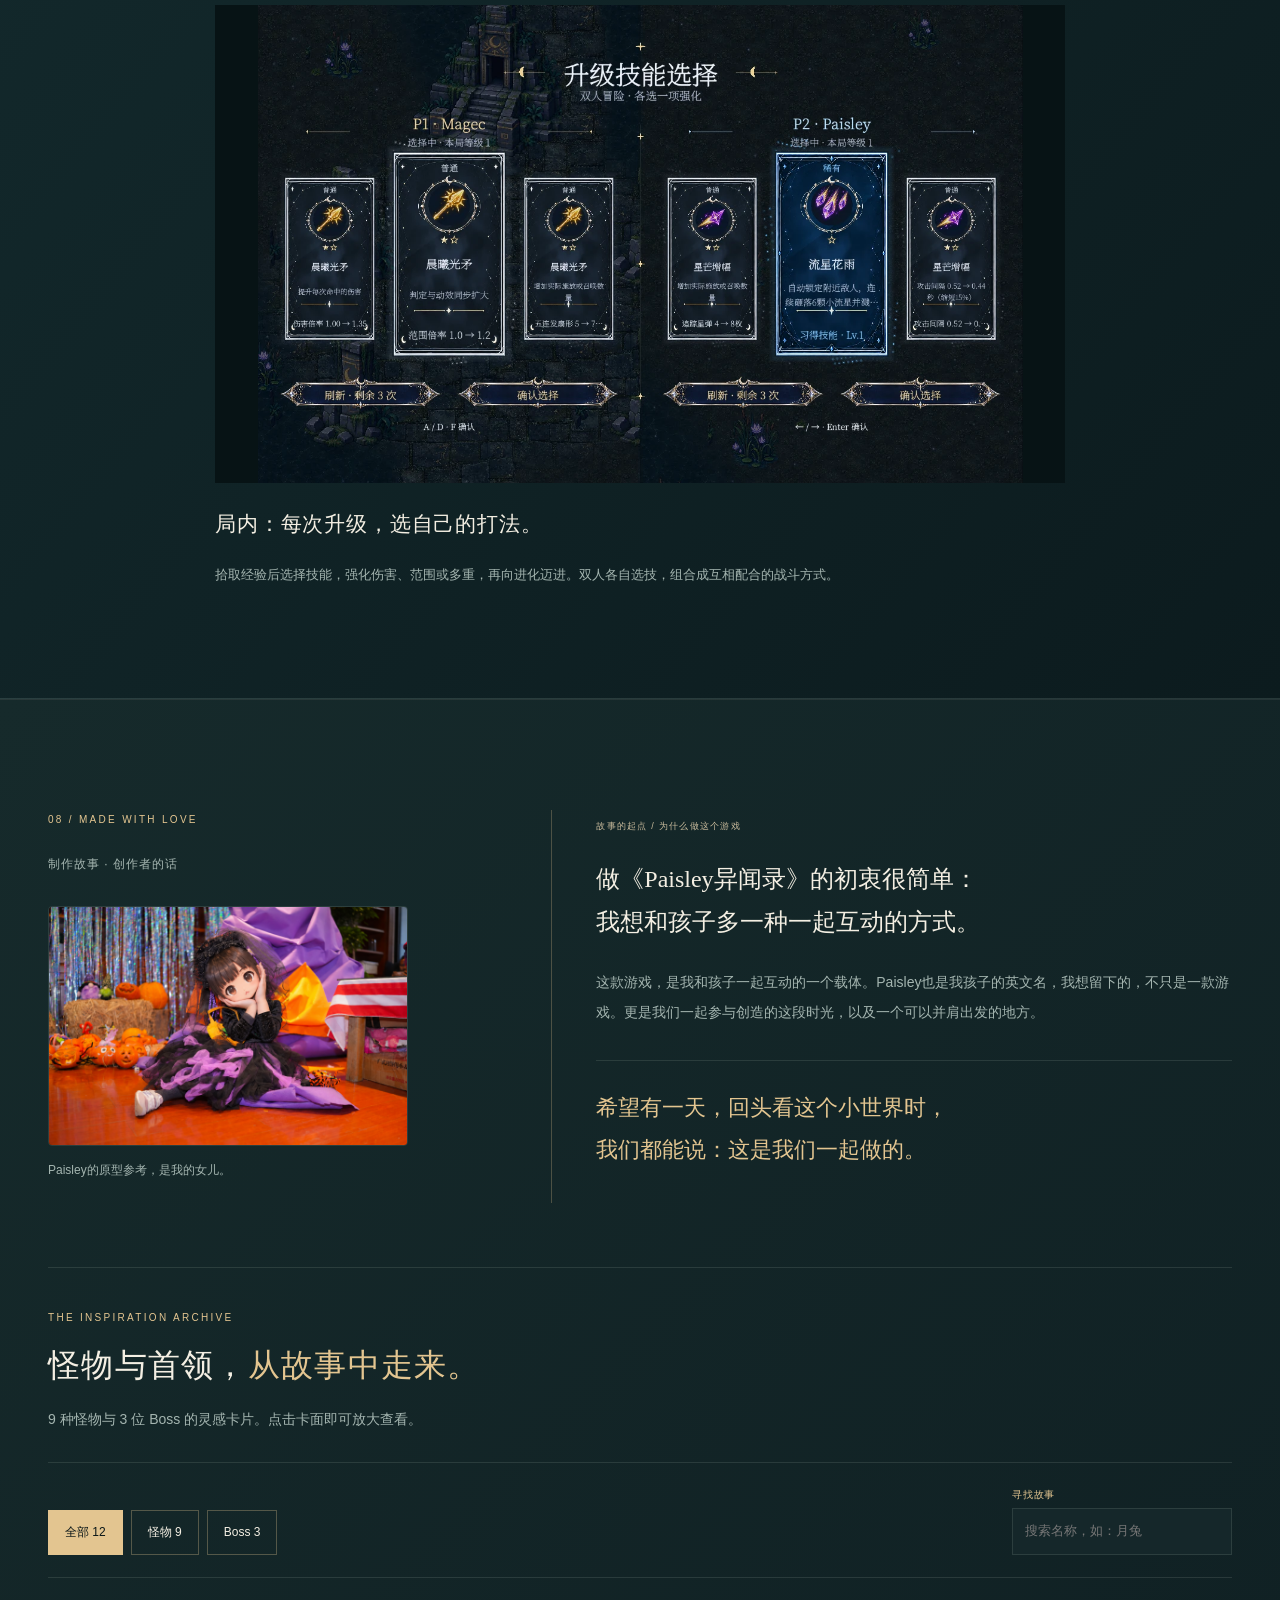
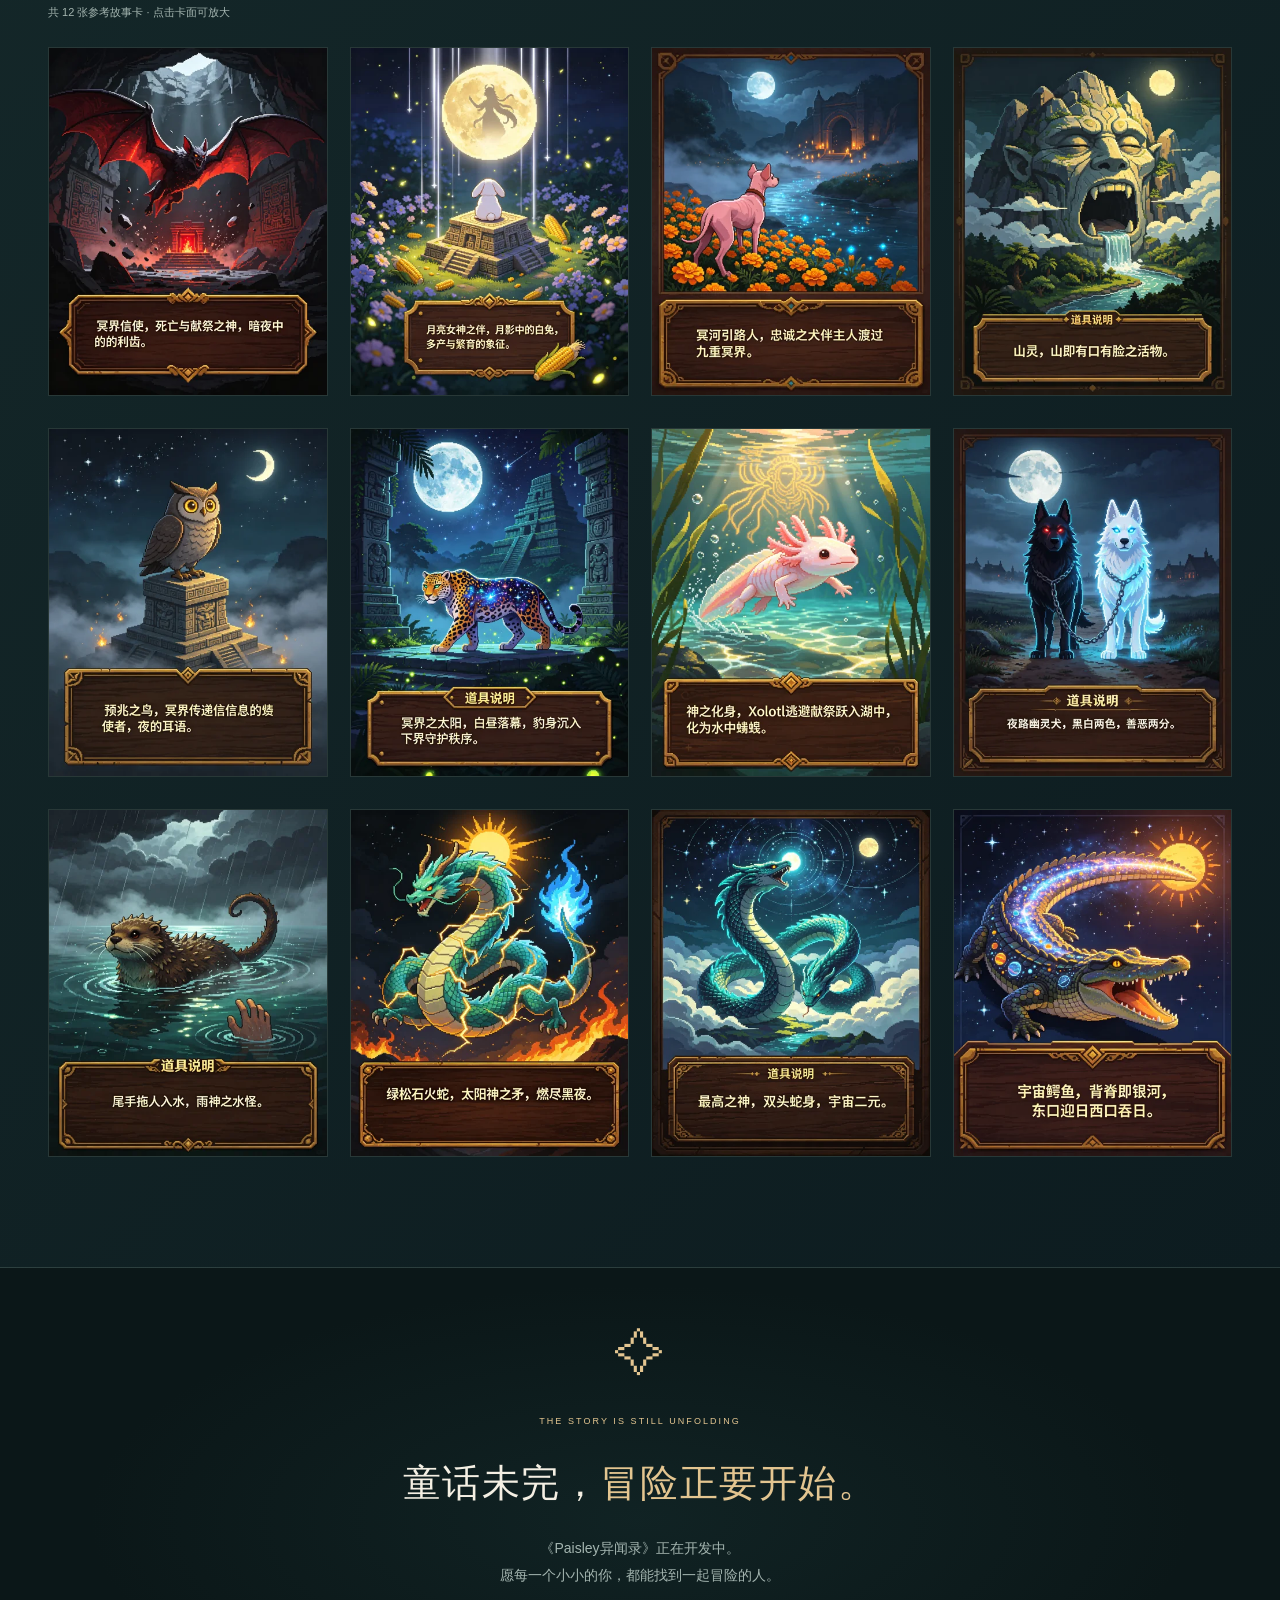
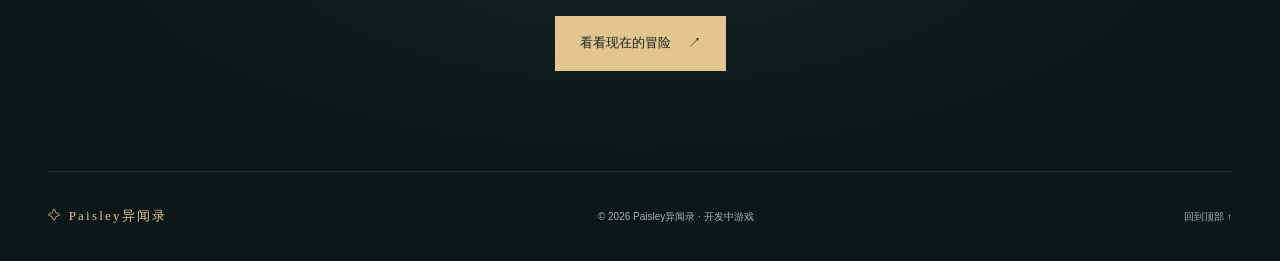
==== commit 12a6990d: "Remove large creator story headline" ====
--- a/index.html
+++ b/index.html
@@ -43,7 +43,7 @@
 <section id="growth" class="section growth"><div class="wrap"><div class="section-heading"><div><p class="eyebrow">07 / MAKE IT YOUR OWN</p><h2>每次升级，找到自己的打法。</h2></div></div><div class="growth-grid"><article><img src="media/current/choices.webp" alt="局内：每次升级，选自己的打法。" loading="lazy" width="1440" height="810"><h3>局内：每次升级，选自己的打法。</h3><p>拾取经验后选择技能，强化伤害、范围或多重，再向进化迈进。双人各自选技，组合成互相配合的战斗方式。</p></article></div></div></section>
     <section id="story" class="section story-section" aria-labelledby="story-title">
       <div class="wrap story-layout">
-        <div class="story-heading"><p class="eyebrow">08 / MADE WITH LOVE</p><h2 id="story-title">因为有你，<br><em>才有了这个世界。</em></h2><p class="story-caption">制作故事 · 创作者的话</p><figure id="princess-inspiration" class="princess-inspiration"><img src="media/current/princess-inspiration.png" alt="女儿的照片，以游戏Paisley风格呈现" width="1536" height="1024" loading="lazy"><figcaption>Paisley的原型参考，是我的女儿。</figcaption></figure></div>
+        <div class="story-heading"><p class="eyebrow">08 / MADE WITH LOVE</p><p id="story-title" class="story-caption">制作故事 · 创作者的话</p><figure id="princess-inspiration" class="princess-inspiration"><img src="media/current/princess-inspiration.png" alt="女儿的照片，以游戏Paisley风格呈现" width="1536" height="1024" loading="lazy"><figcaption>Paisley的原型参考，是我的女儿。</figcaption></figure></div>
         <article class="story-letter"><span class="tag">故事的起点 / 为什么做这个游戏</span><p class="story-lead">做《Paisley异闻录》的初衷很简单：<br>我想和孩子多一种一起互动的方式。</p><p>这款游戏，是我和孩子一起互动的一个载体。Paisley也是我孩子的英文名，我想留下的，不只是一款游戏。更是我们一起参与创造的这段时光，以及一个可以并肩出发的地方。</p><blockquote>希望有一天，回头看这个小世界时，<br>我们都能说：这是我们一起做的。</blockquote></article>
       </div>
 
